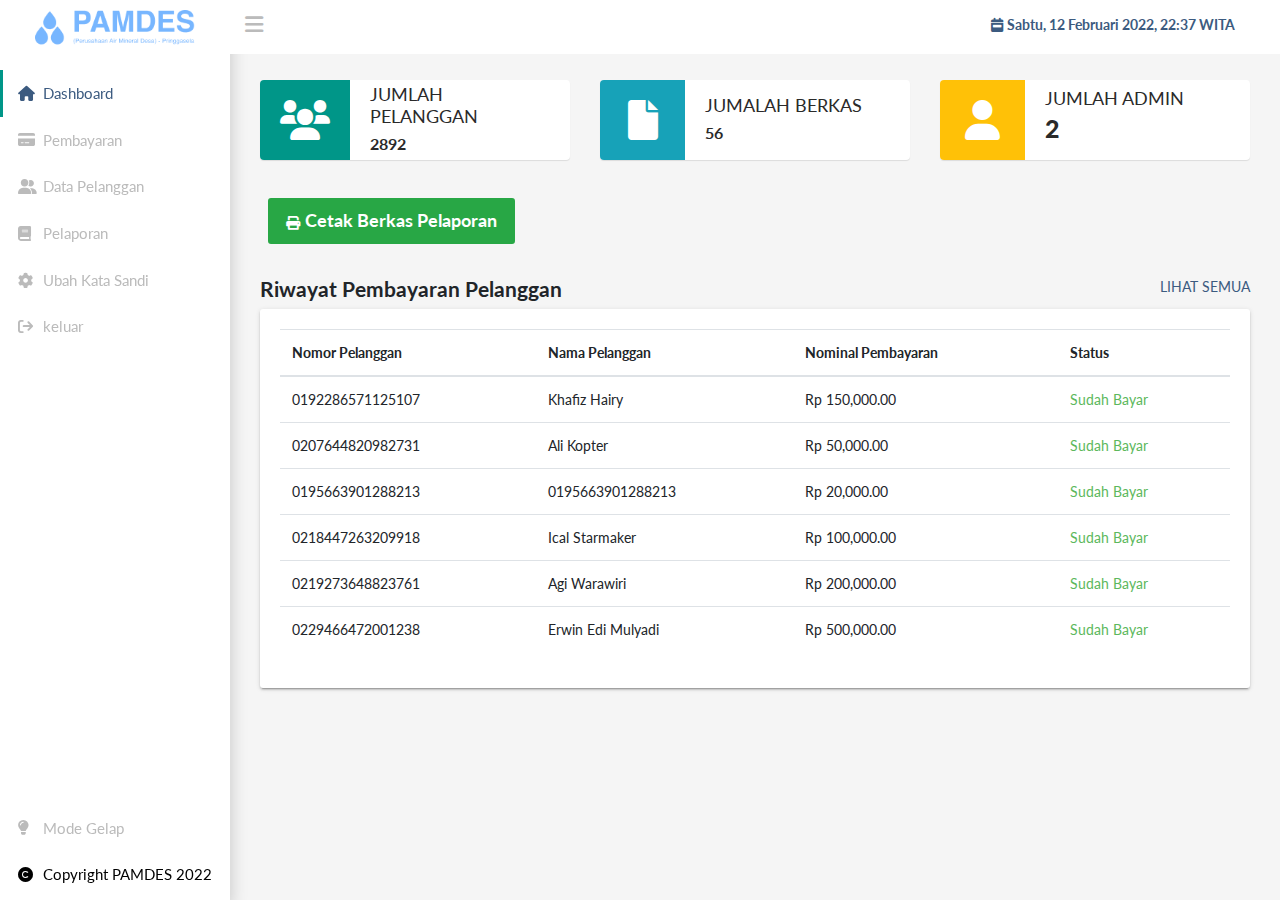
==== index.html @ 8cf68cd4 "tambah beberapa page & fixing dark mode" ====
<!DOCTYPE html>
<html lang="en">

<head>

  <title>Dashboard - Pamdes</title>
  <meta charset="utf-8">
  <meta http-equiv="X-UA-Compatible" content="IE=edge">
  <meta name="viewport" content="width=device-width, initial-scale=1">
  <!-- Main CSS-->
  <link rel="stylesheet" type="text/css" href="css/main.css">
  <!-- Font-icon css-->
  <link rel="stylesheet" type="text/css"
    href="https://cdnjs.cloudflare.com/ajax/libs/font-awesome/6.0.0/css/all.min.css">
</head>

<body class="app sidebar-mini">
  <!-- Navbar-->
  <header class="app-header">
    <a class="app-header__logo" href="index.html">
      <img class="mb-1 pb-1" src="images/Logo.png" width="80%" alt="">
    </a>
    <!-- Sidebar toggle button--><a class="app-sidebar__toggle" href="#" data-toggle="sidebar"
      aria-label="Hide Sidebar"></a>
    <!-- Navbar Right Menu-->
    <ul class="app-nav">
      <li><a class="app-nav__item" style="color: var(--point)" href="#" data-toggle="dropdown"
          aria-label="Open Profile Menu"><i class="fa-solid fa-calendar-week"></i>
          <b>Sabtu, 12
            Februari
            2022,
            22:37 WITA</b></a>
      </li>
    </ul>
  </header>
  <!-- Sidebar menu-->
  <div class="app-sidebar__overlay" data-toggle="sidebar"></div>
  <aside class="app-sidebar">
    <ul class="app-menu">
      <li>
        <a class="app-menu__item active" href="index.html"><i class="app-menu__icon fa-solid fa-house"></i><span
            class="app-menu__label">Dashboard</span></a>
      </li>
      <li>
        <a class="app-menu__item" href="Pembayaran.html"><i class=" app-menu__icon fa-solid fa-credit-card"></i><span
            class="app-menu__label">Pembayaran</span></a>
      </li>
      <li>
        <a class="app-menu__item" href="data-pelanggan.html"><i class="app-menu__icon fa-solid fa-user-group"></i><span
            class="app-menu__label">Data
            Pelanggan</span></a>
      </li>
      <li>
        <a class="app-menu__item " href="pelaporan.html"><i class="app-menu__icon fa-solid fa-book"></i><span
            class="app-menu__label">Pelaporan</span></a>
      </li>
      <li>
        <a class="app-menu__item " href="ubah-kata-sandi.html"><i class="app-menu__icon fa-solid fa-gear"></i><span
            class="app-menu__label">Ubah
            Kata Sandi</span></a>
      </li>
      <li>
        <a class="app-menu__item " href="#"><i class="app-menu__icon fa-solid fa-arrow-right-from-bracket"></i><span
            class="app-menu__label">keluar</span></a>
      </li>
    </ul>
    <ul class="app-menu marbo">
      <li>
        <a onclick="myFunction()" class="app-menu__item " href="#"><i
            class="app-menu__icon fa-solid fa-lightbulb "></i><span class="app-menu__label">Mode
            Gelap</span></a>
      </li>
      <li>
        <span class="app-menu__item" href="#"><i class="app-menu__icon fa-solid fa-copyright copyright"></i><span
            class="app-menu__label copyright">Copyright PAMDES
            2022</span></span>
      </li>
    </ul>
  </aside>
  <main class="app-content">
    <div class="row">
      <div class="col-md-6 col-lg-4">
        <div class="widget-small primary coloured-icon"><i class="icon fa-solid fa-users fa-3x"></i>
          <div class="info">
            <h4>Jumlah Pelanggan</h4>
            <p><b>2892</b></p>
          </div>
        </div>
      </div>
      <div class="col-md-6 col-lg-4">
        <div class="widget-small info coloured-icon"><i class="icon fa-solid fa-file fa-3x"></i></i>
          <div class="info">
            <h4>Jumalah Berkas</h4>
            <p><b>56</b></p>
          </div>
        </div>
      </div>
      <div class="col-md-6 col-lg-4">
        <div class="widget-small warning coloured-icon"><i class="icon fa-solid fa-user fa-3x"></i>
          <div class="info">
            <h4>Jumlah Admin</h4>
            <h3><b>2</b></h3>
          </div>
        </div>
      </div>
    </div>
    <div class="row mb-4">
      <div class="col">
        <!-- <a href="#" class="btn btn-info btn-lg m-2"><i class="fa fa-plus-circle" aria-hidden="true"></i>Tambah Data
          Pelanggan</a>
        <a href="#" class="btn btn-secondary btn-lg m-2"><i class="fa fa-plus-circle" aria-hidden="true"></i>Tambah
          Admin
          Pamdes</a> -->
        <a href="#" class="btn btn-success btn-lg m-2"><i class="fa fa-print" aria-hidden="true"></i>Cetak Berkas
          Pelaporan</a>
      </div>
    </div>
    <div class="row">
      <div class="col-lg-12">
        <div class="d-flex">
          <h4>Riwayat Pembayaran Pelanggan</h4>
          <a href="#" class="ml-auto tdes" style="color: var(--point)">LIHAT SEMUA</a>
        </div>
      </div>
      <div class="col-md-12">
        <div class="tile">
          <div class="table-responsive">
            <table class="table">
              <thead>
                <tr>
                  <th>Nomor Pelanggan</th>
                  <th>Nama Pelanggan</th>
                  <th>Nominal Pembayaran</th>
                  <th>Status</th>
                </tr>
              </thead>
              <tbody>
                <tr>
                  <td>0192286571125107</td>
                  <td>Khafiz Hairy</td>
                  <td>Rp 150,000.00</td>
                  <td class="green">Sudah Bayar</td>
                </tr>
                <tr>
                  <td>0207644820982731</td>
                  <td>Ali Kopter</td>
                  <td>Rp 50,000.00</td>
                  <td class="green">Sudah Bayar</td>
                </tr>
                <tr>
                  <td>0195663901288213</td>
                  <td>0195663901288213</td>
                  <td>Rp 20,000.00</td>
                  <td class="green">Sudah Bayar</td>
                </tr>
                <tr>
                  <td>0218447263209918</td>
                  <td>Ical Starmaker</td>
                  <td>Rp 100,000.00</td>
                  <td class="green">Sudah Bayar</td>
                </tr>
                <tr>
                  <td>0219273648823761</td>
                  <td>Agi Warawiri</td>
                  <td>Rp 200,000.00</td>
                  <td class="green">Sudah Bayar</td>
                </tr>
                <tr>
                  <td>0229466472001238</td>
                  <td>Erwin Edi Mulyadi</td>
                  <td>Rp 500,000.00</td>
                  <td class="green">Sudah Bayar</td>
                </tr>
              </tbody>
            </table>
          </div>
        </div>
      </div>
    </div>
  </main>
  <!-- Essential javascripts for application to work-->
  <script src="js/jquery-3.3.1.min.js"></script>
  <script src="js/popper.min.js"></script>
  <script src="js/bootstrap.min.js"></script>
  <script src="js/main.js"></script>
</body>

</html>
---- css/main.css ----
@charset "UTF-8";
/*!
 * Vali Admin
 * Author: Pratik Borsadiya
 * ================================*/
@import url(https://fonts.googleapis.com/css?family=Lato:300,400,400i,700);
@import url(https://fonts.googleapis.com/css?family=Niconne);

/*!
 * Bootstrap v4.3.1 (https://getbootstrap.com/)
 * Copyright 2011-2019 The Bootstrap Authors
 * Copyright 2011-2019 Twitter, Inc.
 * Licensed under MIT (https://github.com/twbs/bootstrap/blob/master/LICENSE)
 */
:root {

  --blue: #007bff;
  --indigo: #6610f2;
  --purple: #6f42c1;
  --pink: #e83e8c;
  --red: #dc3545;
  --orange: #fd7e14;
  --yellow: #ffc107;
  --green: #28a745;
  --teal: #20c997;
  --cyan: #17a2b8;
  --white: #FFF;
  --gray: #6c757d;
  --gray-dark: #343a40;
  --primary: #009688;
  --secondary: #6c757d;
  --success: #28a745;
  --info: #17a2b8;
  --warning: #ffc107;
  --danger: #dc3545;
  --light: #f8f9fa;
  --dark: #343a40;
  /* custom */
  --bar: #fff;
  --point: #3C5B80;
  --table-point: #000000;
  --copy: #000;
  /* end custom */
  --breakpoint-xs: 0;
  --breakpoint-sm: 576px;
  --breakpoint-md: 768px;
  --breakpoint-lg: 992px;
  --breakpoint-xl: 1200px;
  --font-family-sans-serif: "Lato", -apple-system, BlinkMacSystemFont, "Segoe UI", Roboto, "Helvetica Neue", Arial, sans-serif;
  --font-family-monospace: SFMono-Regular, Menlo, Monaco, Consolas, "Liberation Mono", "Courier New", monospace;
}

*,
*::before,
*::after {
  -webkit-box-sizing: border-box;
  box-sizing: border-box;
}

html {
  font-family: sans-serif;
  line-height: 1.15;
  -webkit-text-size-adjust: 100%;
  -webkit-tap-highlight-color: rgba(0, 0, 0, 0);
}

article,
aside,
figcaption,
figure,
footer,
header,
hgroup,
main,
nav,
section {
  display: block;
}

body {
  margin: 0;
  font-family: "Lato", -apple-system, BlinkMacSystemFont, "Segoe UI", Roboto, "Helvetica Neue", Arial, sans-serif;
  font-size: 0.875rem;
  font-weight: 400;
  line-height: 1.5;
  color: #212529;
  text-align: left;
  background-color: #f5f5f5;
}

.dark-mode {
  background-color: #444242;
  color: #FFFFFF;
  --bar: #141414;
  --point: #fff;
  --table-point: #000000;
  --copy: #fff;
}

.tb-point {
  color: var(--table-point);
}

.copyright {
  color: var(--copy);
}

.jarak {
  margin-left: 5px;
  margin-right: 5px;
}

[tabindex="-1"]:focus {
  outline: 0 !important;
}

hr {
  -webkit-box-sizing: content-box;
  box-sizing: content-box;
  height: 0;
  overflow: visible;
}

h1,
h2,
h3,
h4,
h5,
h6 {
  margin-top: 0;
  margin-bottom: 0.5rem;
}

p {
  margin-top: 0;
  margin-bottom: 1rem;
}

abbr[title],
abbr[data-original-title] {
  text-decoration: underline;
  -webkit-text-decoration: underline dotted;
  text-decoration: underline dotted;
  cursor: help;
  border-bottom: 0;
  -webkit-text-decoration-skip-ink: none;
  text-decoration-skip-ink: none;
}

address {
  margin-bottom: 1rem;
  font-style: normal;
  line-height: inherit;
}

ol,
ul,
dl {
  margin-top: 0;
  margin-bottom: 1rem;
}

ol ol,
ul ul,
ol ul,
ul ol {
  margin-bottom: 0;
}

dt {
  font-weight: 700;
}

dd {
  margin-bottom: .5rem;
  margin-left: 0;
}

blockquote {
  margin: 0 0 1rem;
}

b,
strong {
  font-weight: bolder;
}

small {
  font-size: 80%;
}

sub,
sup {
  position: relative;
  font-size: 75%;
  line-height: 0;
  vertical-align: baseline;
}

sub {
  bottom: -.25em;
}

sup {
  top: -.5em;
}

a {
  color: #009688;
  text-decoration: none;
  background-color: transparent;
}

a:hover {
  color: #004a43;
  text-decoration: underline;
}

a:not([href]):not([tabindex]) {
  color: inherit;
  text-decoration: none;
}

a:not([href]):not([tabindex]):hover,
a:not([href]):not([tabindex]):focus {
  color: inherit;
  text-decoration: none;
}

a:not([href]):not([tabindex]):focus {
  outline: 0;
}

pre,
code,
kbd,
samp {
  font-family: SFMono-Regular, Menlo, Monaco, Consolas, "Liberation Mono", "Courier New", monospace;
  font-size: 1em;
}

pre {
  margin-top: 0;
  margin-bottom: 1rem;
  overflow: auto;
}

figure {
  margin: 0 0 1rem;
}

img {
  vertical-align: middle;
  border-style: none;
}

svg {
  overflow: hidden;
  vertical-align: middle;
}

table {
  border-collapse: collapse;
}

caption {
  padding-top: 0.75rem;
  padding-bottom: 0.75rem;
  color: #6c757d;
  text-align: left;
  caption-side: bottom;
}

th {
  text-align: inherit;
}

label {
  display: inline-block;
  margin-bottom: 0.5rem;
}

button {
  border-radius: 0;
}

button:focus {
  outline: 1px dotted;
  outline: 5px auto -webkit-focus-ring-color;
}

input,
button,
select,
optgroup,
textarea {
  margin: 0;
  font-family: inherit;
  font-size: inherit;
  line-height: inherit;
}

button,
input {
  overflow: visible;
}

button,
select {
  text-transform: none;
}

select {
  word-wrap: normal;
}

button,
[type="button"],
[type="reset"],
[type="submit"] {
  -webkit-appearance: button;
}

button:not(:disabled),
[type="button"]:not(:disabled),
[type="reset"]:not(:disabled),
[type="submit"]:not(:disabled) {
  cursor: pointer;
}

button::-moz-focus-inner,
[type="button"]::-moz-focus-inner,
[type="reset"]::-moz-focus-inner,
[type="submit"]::-moz-focus-inner {
  padding: 0;
  border-style: none;
}

input[type="radio"],
input[type="checkbox"] {
  -webkit-box-sizing: border-box;
  box-sizing: border-box;
  padding: 0;
}

input[type="date"],
input[type="time"],
input[type="datetime-local"],
input[type="month"] {
  -webkit-appearance: listbox;
}

textarea {
  overflow: auto;
  resize: vertical;
}

fieldset {
  min-width: 0;
  padding: 0;
  margin: 0;
  border: 0;
}

legend {
  display: block;
  width: 100%;
  max-width: 100%;
  padding: 0;
  margin-bottom: .5rem;
  font-size: 1.5rem;
  line-height: inherit;
  color: inherit;
  white-space: normal;
}

progress {
  vertical-align: baseline;
}

[type="number"]::-webkit-inner-spin-button,
[type="number"]::-webkit-outer-spin-button {
  height: auto;
}

[type="search"] {
  outline-offset: -2px;
  -webkit-appearance: none;
}

[type="search"]::-webkit-search-decoration {
  -webkit-appearance: none;
}

::-webkit-file-upload-button {
  font: inherit;
  -webkit-appearance: button;
}

output {
  display: inline-block;
}

summary {
  display: list-item;
  cursor: pointer;
}

template {
  display: none;
}

[hidden] {
  display: none !important;
}

h1,
h2,
h3,
h4,
h5,
h6,
.h1,
.h2,
.h3,
.h4,
.h5,
.h6 {
  margin-bottom: 0.5rem;
  font-weight: bold;
  line-height: 1.2;
}

h1,
.h1 {
  font-size: 2.1875rem;
}

h2,
.h2 {
  font-size: 1.75rem;
}

h3,
.h3 {
  font-size: 1.53125rem;
}

h4,
.h4 {
  font-size: 1.3125rem;
}

h5,
.h5 {
  font-size: 1.09375rem;
}

h6,
.h6 {
  font-size: 0.875rem;
}

.lead {
  font-size: 1.09375rem;
  font-weight: 300;
}

.display-1 {
  font-size: 6rem;
  font-weight: 300;
  line-height: 1.2;
}

.display-2 {
  font-size: 5.5rem;
  font-weight: 300;
  line-height: 1.2;
}

.display-3 {
  font-size: 4.5rem;
  font-weight: 300;
  line-height: 1.2;
}

.display-4 {
  font-size: 3.5rem;
  font-weight: 300;
  line-height: 1.2;
}

hr {
  margin-top: 1rem;
  margin-bottom: 1rem;
  border: 0;
  border-top: 1px solid rgba(0, 0, 0, 0.1);
}

small,
.small {
  font-size: 80%;
  font-weight: 400;
}

mark,
.mark {
  padding: 0.2em;
  background-color: #fcf8e3;
}

.list-unstyled,
.app-nav,
.app-menu,
.treeview-menu {
  padding-left: 0;
  list-style: none;
}

.list-inline {
  padding-left: 0;
  list-style: none;
}

.list-inline-item {
  display: inline-block;
}

.list-inline-item:not(:last-child) {
  margin-right: 0.5rem;
}

.initialism {
  font-size: 90%;
  text-transform: uppercase;
}

.blockquote {
  margin-bottom: 1rem;
  font-size: 1.09375rem;
}

.blockquote-footer {
  display: block;
  font-size: 80%;
  color: #6c757d;
}

.blockquote-footer::before {
  content: "\2014\00A0";
}

.img-fluid {
  max-width: 100%;
  height: auto;
}

.img-thumbnail {
  padding: 0.25rem;
  background-color: #FFF;
  border: 1px solid #dee2e6;
  border-radius: 0.25rem;
  max-width: 100%;
  height: auto;
}

.figure {
  display: inline-block;
}

.figure-img {
  margin-bottom: 0.5rem;
  line-height: 1;
}

.figure-caption {
  font-size: 90%;
  color: #6c757d;
}

code {
  font-size: 87.5%;
  color: #e83e8c;
  word-break: break-word;
}

a>code {
  color: inherit;
}

kbd {
  padding: 0.2rem 0.4rem;
  font-size: 87.5%;
  color: #FFF;
  background-color: #212529;
  border-radius: 0.2rem;
}

kbd kbd {
  padding: 0;
  font-size: 100%;
  font-weight: 700;
}

pre {
  display: block;
  font-size: 87.5%;
  color: #212529;
}

pre code {
  font-size: inherit;
  color: inherit;
  word-break: normal;
}

.pre-scrollable {
  max-height: 340px;
  overflow-y: scroll;
}

.container {
  width: 100%;
  padding-right: 15px;
  padding-left: 15px;
  margin-right: auto;
  margin-left: auto;
}

@media (min-width: 576px) {
  .container {
    max-width: 540px;
  }
}

@media (min-width: 768px) {
  .container {
    max-width: 720px;
  }
}

@media (min-width: 992px) {
  .container {
    max-width: 960px;
  }
}

@media (min-width: 1200px) {
  .container {
    max-width: 1140px;
  }
}

.container-fluid {
  width: 100%;
  padding-right: 15px;
  padding-left: 15px;
  margin-right: auto;
  margin-left: auto;
}

.row {
  display: -webkit-box;
  display: -ms-flexbox;
  display: flex;
  -ms-flex-wrap: wrap;
  flex-wrap: wrap;
  margin-right: -15px;
  margin-left: -15px;
}

.no-gutters {
  margin-right: 0;
  margin-left: 0;
}

.no-gutters>.col,
.no-gutters>[class*="col-"] {
  padding-right: 0;
  padding-left: 0;
}

.col-1,
.col-2,
.col-3,
.col-4,
.col-5,
.col-6,
.col-7,
.col-8,
.col-9,
.col-10,
.col-11,
.col-12,
.col,
.col-auto,
.col-sm-1,
.col-sm-2,
.col-sm-3,
.col-sm-4,
.col-sm-5,
.col-sm-6,
.col-sm-7,
.col-sm-8,
.col-sm-9,
.col-sm-10,
.col-sm-11,
.col-sm-12,
.col-sm,
.col-sm-auto,
.col-md-1,
.col-md-2,
.col-md-3,
.col-md-4,
.col-md-5,
.col-md-6,
.col-md-7,
.col-md-8,
.col-md-9,
.col-md-10,
.col-md-11,
.col-md-12,
.col-md,
.col-md-auto,
.col-lg-1,
.col-lg-2,
.col-lg-3,
.col-lg-4,
.col-lg-5,
.col-lg-6,
.col-lg-7,
.col-lg-8,
.col-lg-9,
.col-lg-10,
.col-lg-11,
.col-lg-12,
.col-lg,
.col-lg-auto,
.col-xl-1,
.col-xl-2,
.col-xl-3,
.col-xl-4,
.col-xl-5,
.col-xl-6,
.col-xl-7,
.col-xl-8,
.col-xl-9,
.col-xl-10,
.col-xl-11,
.col-xl-12,
.col-xl,
.col-xl-auto {
  position: relative;
  width: 100%;
  padding-right: 15px;
  padding-left: 15px;
}

.col {
  -ms-flex-preferred-size: 0;
  flex-basis: 0;
  -webkit-box-flex: 1;
  -ms-flex-positive: 1;
  flex-grow: 1;
  max-width: 100%;
}

.col-auto {
  -webkit-box-flex: 0;
  -ms-flex: 0 0 auto;
  flex: 0 0 auto;
  width: auto;
  max-width: 100%;
}

.col-1 {
  -webkit-box-flex: 0;
  -ms-flex: 0 0 8.3333333333%;
  flex: 0 0 8.3333333333%;
  max-width: 8.3333333333%;
}

.col-2 {
  -webkit-box-flex: 0;
  -ms-flex: 0 0 16.6666666667%;
  flex: 0 0 16.6666666667%;
  max-width: 16.6666666667%;
}

.col-3 {
  -webkit-box-flex: 0;
  -ms-flex: 0 0 25%;
  flex: 0 0 25%;
  max-width: 25%;
}

.col-4 {
  -webkit-box-flex: 0;
  -ms-flex: 0 0 33.3333333333%;
  flex: 0 0 33.3333333333%;
  max-width: 33.3333333333%;
}

.col-5 {
  -webkit-box-flex: 0;
  -ms-flex: 0 0 41.6666666667%;
  flex: 0 0 41.6666666667%;
  max-width: 41.6666666667%;
}

.col-6 {
  -webkit-box-flex: 0;
  -ms-flex: 0 0 50%;
  flex: 0 0 50%;
  max-width: 50%;
}

.col-7 {
  -webkit-box-flex: 0;
  -ms-flex: 0 0 58.3333333333%;
  flex: 0 0 58.3333333333%;
  max-width: 58.3333333333%;
}

.col-8 {
  -webkit-box-flex: 0;
  -ms-flex: 0 0 66.6666666667%;
  flex: 0 0 66.6666666667%;
  max-width: 66.6666666667%;
}

.col-9 {
  -webkit-box-flex: 0;
  -ms-flex: 0 0 75%;
  flex: 0 0 75%;
  max-width: 75%;
}

.col-10 {
  -webkit-box-flex: 0;
  -ms-flex: 0 0 83.3333333333%;
  flex: 0 0 83.3333333333%;
  max-width: 83.3333333333%;
}

.col-11 {
  -webkit-box-flex: 0;
  -ms-flex: 0 0 91.6666666667%;
  flex: 0 0 91.6666666667%;
  max-width: 91.6666666667%;
}

.col-12 {
  -webkit-box-flex: 0;
  -ms-flex: 0 0 100%;
  flex: 0 0 100%;
  max-width: 100%;
}

.order-first {
  -webkit-box-ordinal-group: 0;
  -ms-flex-order: -1;
  order: -1;
}

.order-last {
  -webkit-box-ordinal-group: 14;
  -ms-flex-order: 13;
  order: 13;
}

.order-0 {
  -webkit-box-ordinal-group: 1;
  -ms-flex-order: 0;
  order: 0;
}

.order-1 {
  -webkit-box-ordinal-group: 2;
  -ms-flex-order: 1;
  order: 1;
}

.order-2 {
  -webkit-box-ordinal-group: 3;
  -ms-flex-order: 2;
  order: 2;
}

.order-3 {
  -webkit-box-ordinal-group: 4;
  -ms-flex-order: 3;
  order: 3;
}

.order-4 {
  -webkit-box-ordinal-group: 5;
  -ms-flex-order: 4;
  order: 4;
}

.order-5 {
  -webkit-box-ordinal-group: 6;
  -ms-flex-order: 5;
  order: 5;
}

.order-6 {
  -webkit-box-ordinal-group: 7;
  -ms-flex-order: 6;
  order: 6;
}

.order-7 {
  -webkit-box-ordinal-group: 8;
  -ms-flex-order: 7;
  order: 7;
}

.order-8 {
  -webkit-box-ordinal-group: 9;
  -ms-flex-order: 8;
  order: 8;
}

.order-9 {
  -webkit-box-ordinal-group: 10;
  -ms-flex-order: 9;
  order: 9;
}

.order-10 {
  -webkit-box-ordinal-group: 11;
  -ms-flex-order: 10;
  order: 10;
}

.order-11 {
  -webkit-box-ordinal-group: 12;
  -ms-flex-order: 11;
  order: 11;
}

.order-12 {
  -webkit-box-ordinal-group: 13;
  -ms-flex-order: 12;
  order: 12;
}

.offset-1 {
  margin-left: 8.3333333333%;
}

.offset-2 {
  margin-left: 16.6666666667%;
}

.offset-3 {
  margin-left: 25%;
}

.offset-4 {
  margin-left: 33.3333333333%;
}

.offset-5 {
  margin-left: 41.6666666667%;
}

.offset-6 {
  margin-left: 50%;
}

.offset-7 {
  margin-left: 58.3333333333%;
}

.offset-8 {
  margin-left: 66.6666666667%;
}

.offset-9 {
  margin-left: 75%;
}

.offset-10 {
  margin-left: 83.3333333333%;
}

.offset-11 {
  margin-left: 91.6666666667%;
}

@media (min-width: 576px) {
  .col-sm {
    -ms-flex-preferred-size: 0;
    flex-basis: 0;
    -webkit-box-flex: 1;
    -ms-flex-positive: 1;
    flex-grow: 1;
    max-width: 100%;
  }

  .col-sm-auto {
    -webkit-box-flex: 0;
    -ms-flex: 0 0 auto;
    flex: 0 0 auto;
    width: auto;
    max-width: 100%;
  }

  .col-sm-1 {
    -webkit-box-flex: 0;
    -ms-flex: 0 0 8.3333333333%;
    flex: 0 0 8.3333333333%;
    max-width: 8.3333333333%;
  }

  .col-sm-2 {
    -webkit-box-flex: 0;
    -ms-flex: 0 0 16.6666666667%;
    flex: 0 0 16.6666666667%;
    max-width: 16.6666666667%;
  }

  .col-sm-3 {
    -webkit-box-flex: 0;
    -ms-flex: 0 0 25%;
    flex: 0 0 25%;
    max-width: 25%;
  }

  .col-sm-4 {
    -webkit-box-flex: 0;
    -ms-flex: 0 0 33.3333333333%;
    flex: 0 0 33.3333333333%;
    max-width: 33.3333333333%;
  }

  .col-sm-5 {
    -webkit-box-flex: 0;
    -ms-flex: 0 0 41.6666666667%;
    flex: 0 0 41.6666666667%;
    max-width: 41.6666666667%;
  }

  .col-sm-6 {
    -webkit-box-flex: 0;
    -ms-flex: 0 0 50%;
    flex: 0 0 50%;
    max-width: 50%;
  }

  .col-sm-7 {
    -webkit-box-flex: 0;
    -ms-flex: 0 0 58.3333333333%;
    flex: 0 0 58.3333333333%;
    max-width: 58.3333333333%;
  }

  .col-sm-8 {
    -webkit-box-flex: 0;
    -ms-flex: 0 0 66.6666666667%;
    flex: 0 0 66.6666666667%;
    max-width: 66.6666666667%;
  }

  .col-sm-9 {
    -webkit-box-flex: 0;
    -ms-flex: 0 0 75%;
    flex: 0 0 75%;
    max-width: 75%;
  }

  .col-sm-10 {
    -webkit-box-flex: 0;
    -ms-flex: 0 0 83.3333333333%;
    flex: 0 0 83.3333333333%;
    max-width: 83.3333333333%;
  }

  .col-sm-11 {
    -webkit-box-flex: 0;
    -ms-flex: 0 0 91.6666666667%;
    flex: 0 0 91.6666666667%;
    max-width: 91.6666666667%;
  }

  .col-sm-12 {
    -webkit-box-flex: 0;
    -ms-flex: 0 0 100%;
    flex: 0 0 100%;
    max-width: 100%;
  }

  .order-sm-first {
    -webkit-box-ordinal-group: 0;
    -ms-flex-order: -1;
    order: -1;
  }

  .order-sm-last {
    -webkit-box-ordinal-group: 14;
    -ms-flex-order: 13;
    order: 13;
  }

  .order-sm-0 {
    -webkit-box-ordinal-group: 1;
    -ms-flex-order: 0;
    order: 0;
  }

  .order-sm-1 {
    -webkit-box-ordinal-group: 2;
    -ms-flex-order: 1;
    order: 1;
  }

  .order-sm-2 {
    -webkit-box-ordinal-group: 3;
    -ms-flex-order: 2;
    order: 2;
  }

  .order-sm-3 {
    -webkit-box-ordinal-group: 4;
    -ms-flex-order: 3;
    order: 3;
  }

  .order-sm-4 {
    -webkit-box-ordinal-group: 5;
    -ms-flex-order: 4;
    order: 4;
  }

  .order-sm-5 {
    -webkit-box-ordinal-group: 6;
    -ms-flex-order: 5;
    order: 5;
  }

  .order-sm-6 {
    -webkit-box-ordinal-group: 7;
    -ms-flex-order: 6;
    order: 6;
  }

  .order-sm-7 {
    -webkit-box-ordinal-group: 8;
    -ms-flex-order: 7;
    order: 7;
  }

  .order-sm-8 {
    -webkit-box-ordinal-group: 9;
    -ms-flex-order: 8;
    order: 8;
  }

  .order-sm-9 {
    -webkit-box-ordinal-group: 10;
    -ms-flex-order: 9;
    order: 9;
  }

  .order-sm-10 {
    -webkit-box-ordinal-group: 11;
    -ms-flex-order: 10;
    order: 10;
  }

  .order-sm-11 {
    -webkit-box-ordinal-group: 12;
    -ms-flex-order: 11;
    order: 11;
  }

  .order-sm-12 {
    -webkit-box-ordinal-group: 13;
    -ms-flex-order: 12;
    order: 12;
  }

  .offset-sm-0 {
    margin-left: 0;
  }

  .offset-sm-1 {
    margin-left: 8.3333333333%;
  }

  .offset-sm-2 {
    margin-left: 16.6666666667%;
  }

  .offset-sm-3 {
    margin-left: 25%;
  }

  .offset-sm-4 {
    margin-left: 33.3333333333%;
  }

  .offset-sm-5 {
    margin-left: 41.6666666667%;
  }

  .offset-sm-6 {
    margin-left: 50%;
  }

  .offset-sm-7 {
    margin-left: 58.3333333333%;
  }

  .offset-sm-8 {
    margin-left: 66.6666666667%;
  }

  .offset-sm-9 {
    margin-left: 75%;
  }

  .offset-sm-10 {
    margin-left: 83.3333333333%;
  }

  .offset-sm-11 {
    margin-left: 91.6666666667%;
  }
}

@media (min-width: 768px) {
  .col-md {
    -ms-flex-preferred-size: 0;
    flex-basis: 0;
    -webkit-box-flex: 1;
    -ms-flex-positive: 1;
    flex-grow: 1;
    max-width: 100%;
  }

  .col-md-auto {
    -webkit-box-flex: 0;
    -ms-flex: 0 0 auto;
    flex: 0 0 auto;
    width: auto;
    max-width: 100%;
  }

  .col-md-1 {
    -webkit-box-flex: 0;
    -ms-flex: 0 0 8.3333333333%;
    flex: 0 0 8.3333333333%;
    max-width: 8.3333333333%;
  }

  .col-md-2 {
    -webkit-box-flex: 0;
    -ms-flex: 0 0 16.6666666667%;
    flex: 0 0 16.6666666667%;
    max-width: 16.6666666667%;
  }

  .col-md-3 {
    -webkit-box-flex: 0;
    -ms-flex: 0 0 25%;
    flex: 0 0 25%;
    max-width: 25%;
  }

  .col-md-4 {
    -webkit-box-flex: 0;
    -ms-flex: 0 0 33.3333333333%;
    flex: 0 0 33.3333333333%;
    max-width: 33.3333333333%;
  }

  .col-md-5 {
    -webkit-box-flex: 0;
    -ms-flex: 0 0 41.6666666667%;
    flex: 0 0 41.6666666667%;
    max-width: 41.6666666667%;
  }

  .col-md-6 {
    -webkit-box-flex: 0;
    -ms-flex: 0 0 50%;
    flex: 0 0 50%;
    max-width: 50%;
  }

  .col-md-7 {
    -webkit-box-flex: 0;
    -ms-flex: 0 0 58.3333333333%;
    flex: 0 0 58.3333333333%;
    max-width: 58.3333333333%;
  }

  .col-md-8 {
    -webkit-box-flex: 0;
    -ms-flex: 0 0 66.6666666667%;
    flex: 0 0 66.6666666667%;
    max-width: 66.6666666667%;
  }

  .col-md-9 {
    -webkit-box-flex: 0;
    -ms-flex: 0 0 75%;
    flex: 0 0 75%;
    max-width: 75%;
  }

  .col-md-10 {
    -webkit-box-flex: 0;
    -ms-flex: 0 0 83.3333333333%;
    flex: 0 0 83.3333333333%;
    max-width: 83.3333333333%;
  }

  .col-md-11 {
    -webkit-box-flex: 0;
    -ms-flex: 0 0 91.6666666667%;
    flex: 0 0 91.6666666667%;
    max-width: 91.6666666667%;
  }

  .col-md-12 {
    -webkit-box-flex: 0;
    -ms-flex: 0 0 100%;
    flex: 0 0 100%;
    max-width: 100%;
  }

  .order-md-first {
    -webkit-box-ordinal-group: 0;
    -ms-flex-order: -1;
    order: -1;
  }

  .order-md-last {
    -webkit-box-ordinal-group: 14;
    -ms-flex-order: 13;
    order: 13;
  }

  .order-md-0 {
    -webkit-box-ordinal-group: 1;
    -ms-flex-order: 0;
    order: 0;
  }

  .order-md-1 {
    -webkit-box-ordinal-group: 2;
    -ms-flex-order: 1;
    order: 1;
  }

  .order-md-2 {
    -webkit-box-ordinal-group: 3;
    -ms-flex-order: 2;
    order: 2;
  }

  .order-md-3 {
    -webkit-box-ordinal-group: 4;
    -ms-flex-order: 3;
    order: 3;
  }

  .order-md-4 {
    -webkit-box-ordinal-group: 5;
    -ms-flex-order: 4;
    order: 4;
  }

  .order-md-5 {
    -webkit-box-ordinal-group: 6;
    -ms-flex-order: 5;
    order: 5;
  }

  .order-md-6 {
    -webkit-box-ordinal-group: 7;
    -ms-flex-order: 6;
    order: 6;
  }

  .order-md-7 {
    -webkit-box-ordinal-group: 8;
    -ms-flex-order: 7;
    order: 7;
  }

  .order-md-8 {
    -webkit-box-ordinal-group: 9;
    -ms-flex-order: 8;
    order: 8;
  }

  .order-md-9 {
    -webkit-box-ordinal-group: 10;
    -ms-flex-order: 9;
    order: 9;
  }

  .order-md-10 {
    -webkit-box-ordinal-group: 11;
    -ms-flex-order: 10;
    order: 10;
  }

  .order-md-11 {
    -webkit-box-ordinal-group: 12;
    -ms-flex-order: 11;
    order: 11;
  }

  .order-md-12 {
    -webkit-box-ordinal-group: 13;
    -ms-flex-order: 12;
    order: 12;
  }

  .offset-md-0 {
    margin-left: 0;
  }

  .offset-md-1 {
    margin-left: 8.3333333333%;
  }

  .offset-md-2 {
    margin-left: 16.6666666667%;
  }

  .offset-md-3 {
    margin-left: 25%;
  }

  .offset-md-4 {
    margin-left: 33.3333333333%;
  }

  .offset-md-5 {
    margin-left: 41.6666666667%;
  }

  .offset-md-6 {
    margin-left: 50%;
  }

  .offset-md-7 {
    margin-left: 58.3333333333%;
  }

  .offset-md-8 {
    margin-left: 66.6666666667%;
  }

  .offset-md-9 {
    margin-left: 75%;
  }

  .offset-md-10 {
    margin-left: 83.3333333333%;
  }

  .offset-md-11 {
    margin-left: 91.6666666667%;
  }
}

@media (min-width: 992px) {
  .col-lg {
    -ms-flex-preferred-size: 0;
    flex-basis: 0;
    -webkit-box-flex: 1;
    -ms-flex-positive: 1;
    flex-grow: 1;
    max-width: 100%;
  }

  .col-lg-auto {
    -webkit-box-flex: 0;
    -ms-flex: 0 0 auto;
    flex: 0 0 auto;
    width: auto;
    max-width: 100%;
  }

  .col-lg-1 {
    -webkit-box-flex: 0;
    -ms-flex: 0 0 8.3333333333%;
    flex: 0 0 8.3333333333%;
    max-width: 8.3333333333%;
  }

  .col-lg-2 {
    -webkit-box-flex: 0;
    -ms-flex: 0 0 16.6666666667%;
    flex: 0 0 16.6666666667%;
    max-width: 16.6666666667%;
  }

  .col-lg-3 {
    -webkit-box-flex: 0;
    -ms-flex: 0 0 25%;
    flex: 0 0 25%;
    max-width: 25%;
  }

  .col-lg-4 {
    -webkit-box-flex: 0;
    -ms-flex: 0 0 33.3333333333%;
    flex: 0 0 33.3333333333%;
    max-width: 33.3333333333%;
  }

  .col-lg-5 {
    -webkit-box-flex: 0;
    -ms-flex: 0 0 41.6666666667%;
    flex: 0 0 41.6666666667%;
    max-width: 41.6666666667%;
  }

  .col-lg-6 {
    -webkit-box-flex: 0;
    -ms-flex: 0 0 50%;
    flex: 0 0 50%;
    max-width: 50%;
  }

  .col-lg-7 {
    -webkit-box-flex: 0;
    -ms-flex: 0 0 58.3333333333%;
    flex: 0 0 58.3333333333%;
    max-width: 58.3333333333%;
  }

  .col-lg-8 {
    -webkit-box-flex: 0;
    -ms-flex: 0 0 66.6666666667%;
    flex: 0 0 66.6666666667%;
    max-width: 66.6666666667%;
  }

  .col-lg-9 {
    -webkit-box-flex: 0;
    -ms-flex: 0 0 75%;
    flex: 0 0 75%;
    max-width: 75%;
  }

  .col-lg-10 {
    -webkit-box-flex: 0;
    -ms-flex: 0 0 83.3333333333%;
    flex: 0 0 83.3333333333%;
    max-width: 83.3333333333%;
  }

  .col-lg-11 {
    -webkit-box-flex: 0;
    -ms-flex: 0 0 91.6666666667%;
    flex: 0 0 91.6666666667%;
    max-width: 91.6666666667%;
  }

  .col-lg-12 {
    -webkit-box-flex: 0;
    -ms-flex: 0 0 100%;
    flex: 0 0 100%;
    max-width: 100%;
  }

  .order-lg-first {
    -webkit-box-ordinal-group: 0;
    -ms-flex-order: -1;
    order: -1;
  }

  .order-lg-last {
    -webkit-box-ordinal-group: 14;
    -ms-flex-order: 13;
    order: 13;
  }

  .order-lg-0 {
    -webkit-box-ordinal-group: 1;
    -ms-flex-order: 0;
    order: 0;
  }

  .order-lg-1 {
    -webkit-box-ordinal-group: 2;
    -ms-flex-order: 1;
    order: 1;
  }

  .order-lg-2 {
    -webkit-box-ordinal-group: 3;
    -ms-flex-order: 2;
    order: 2;
  }

  .order-lg-3 {
    -webkit-box-ordinal-group: 4;
    -ms-flex-order: 3;
    order: 3;
  }

  .order-lg-4 {
    -webkit-box-ordinal-group: 5;
    -ms-flex-order: 4;
    order: 4;
  }

  .order-lg-5 {
    -webkit-box-ordinal-group: 6;
    -ms-flex-order: 5;
    order: 5;
  }

  .order-lg-6 {
    -webkit-box-ordinal-group: 7;
    -ms-flex-order: 6;
    order: 6;
  }

  .order-lg-7 {
    -webkit-box-ordinal-group: 8;
    -ms-flex-order: 7;
    order: 7;
  }

  .order-lg-8 {
    -webkit-box-ordinal-group: 9;
    -ms-flex-order: 8;
    order: 8;
  }

  .order-lg-9 {
    -webkit-box-ordinal-group: 10;
    -ms-flex-order: 9;
    order: 9;
  }

  .order-lg-10 {
    -webkit-box-ordinal-group: 11;
    -ms-flex-order: 10;
    order: 10;
  }

  .order-lg-11 {
    -webkit-box-ordinal-group: 12;
    -ms-flex-order: 11;
    order: 11;
  }

  .order-lg-12 {
    -webkit-box-ordinal-group: 13;
    -ms-flex-order: 12;
    order: 12;
  }

  .offset-lg-0 {
    margin-left: 0;
  }

  .offset-lg-1 {
    margin-left: 8.3333333333%;
  }

  .offset-lg-2 {
    margin-left: 16.6666666667%;
  }

  .offset-lg-3 {
    margin-left: 25%;
  }

  .offset-lg-4 {
    margin-left: 33.3333333333%;
  }

  .offset-lg-5 {
    margin-left: 41.6666666667%;
  }

  .offset-lg-6 {
    margin-left: 50%;
  }

  .offset-lg-7 {
    margin-left: 58.3333333333%;
  }

  .offset-lg-8 {
    margin-left: 66.6666666667%;
  }

  .offset-lg-9 {
    margin-left: 75%;
  }

  .offset-lg-10 {
    margin-left: 83.3333333333%;
  }

  .offset-lg-11 {
    margin-left: 91.6666666667%;
  }
}

@media (min-width: 1200px) {
  .col-xl {
    -ms-flex-preferred-size: 0;
    flex-basis: 0;
    -webkit-box-flex: 1;
    -ms-flex-positive: 1;
    flex-grow: 1;
    max-width: 100%;
  }

  .col-xl-auto {
    -webkit-box-flex: 0;
    -ms-flex: 0 0 auto;
    flex: 0 0 auto;
    width: auto;
    max-width: 100%;
  }

  .col-xl-1 {
    -webkit-box-flex: 0;
    -ms-flex: 0 0 8.3333333333%;
    flex: 0 0 8.3333333333%;
    max-width: 8.3333333333%;
  }

  .col-xl-2 {
    -webkit-box-flex: 0;
    -ms-flex: 0 0 16.6666666667%;
    flex: 0 0 16.6666666667%;
    max-width: 16.6666666667%;
  }

  .col-xl-3 {
    -webkit-box-flex: 0;
    -ms-flex: 0 0 25%;
    flex: 0 0 25%;
    max-width: 25%;
  }

  .col-xl-4 {
    -webkit-box-flex: 0;
    -ms-flex: 0 0 33.3333333333%;
    flex: 0 0 33.3333333333%;
    max-width: 33.3333333333%;
  }

  .col-xl-5 {
    -webkit-box-flex: 0;
    -ms-flex: 0 0 41.6666666667%;
    flex: 0 0 41.6666666667%;
    max-width: 41.6666666667%;
  }

  .col-xl-6 {
    -webkit-box-flex: 0;
    -ms-flex: 0 0 50%;
    flex: 0 0 50%;
    max-width: 50%;
  }

  .col-xl-7 {
    -webkit-box-flex: 0;
    -ms-flex: 0 0 58.3333333333%;
    flex: 0 0 58.3333333333%;
    max-width: 58.3333333333%;
  }

  .col-xl-8 {
    -webkit-box-flex: 0;
    -ms-flex: 0 0 66.6666666667%;
    flex: 0 0 66.6666666667%;
    max-width: 66.6666666667%;
  }

  .col-xl-9 {
    -webkit-box-flex: 0;
    -ms-flex: 0 0 75%;
    flex: 0 0 75%;
    max-width: 75%;
  }

  .col-xl-10 {
    -webkit-box-flex: 0;
    -ms-flex: 0 0 83.3333333333%;
    flex: 0 0 83.3333333333%;
    max-width: 83.3333333333%;
  }

  .col-xl-11 {
    -webkit-box-flex: 0;
    -ms-flex: 0 0 91.6666666667%;
    flex: 0 0 91.6666666667%;
    max-width: 91.6666666667%;
  }

  .col-xl-12 {
    -webkit-box-flex: 0;
    -ms-flex: 0 0 100%;
    flex: 0 0 100%;
    max-width: 100%;
  }

  .order-xl-first {
    -webkit-box-ordinal-group: 0;
    -ms-flex-order: -1;
    order: -1;
  }

  .order-xl-last {
    -webkit-box-ordinal-group: 14;
    -ms-flex-order: 13;
    order: 13;
  }

  .order-xl-0 {
    -webkit-box-ordinal-group: 1;
    -ms-flex-order: 0;
    order: 0;
  }

  .order-xl-1 {
    -webkit-box-ordinal-group: 2;
    -ms-flex-order: 1;
    order: 1;
  }

  .order-xl-2 {
    -webkit-box-ordinal-group: 3;
    -ms-flex-order: 2;
    order: 2;
  }

  .order-xl-3 {
    -webkit-box-ordinal-group: 4;
    -ms-flex-order: 3;
    order: 3;
  }

  .order-xl-4 {
    -webkit-box-ordinal-group: 5;
    -ms-flex-order: 4;
    order: 4;
  }

  .order-xl-5 {
    -webkit-box-ordinal-group: 6;
    -ms-flex-order: 5;
    order: 5;
  }

  .order-xl-6 {
    -webkit-box-ordinal-group: 7;
    -ms-flex-order: 6;
    order: 6;
  }

  .order-xl-7 {
    -webkit-box-ordinal-group: 8;
    -ms-flex-order: 7;
    order: 7;
  }

  .order-xl-8 {
    -webkit-box-ordinal-group: 9;
    -ms-flex-order: 8;
    order: 8;
  }

  .order-xl-9 {
    -webkit-box-ordinal-group: 10;
    -ms-flex-order: 9;
    order: 9;
  }

  .order-xl-10 {
    -webkit-box-ordinal-group: 11;
    -ms-flex-order: 10;
    order: 10;
  }

  .order-xl-11 {
    -webkit-box-ordinal-group: 12;
    -ms-flex-order: 11;
    order: 11;
  }

  .order-xl-12 {
    -webkit-box-ordinal-group: 13;
    -ms-flex-order: 12;
    order: 12;
  }

  .offset-xl-0 {
    margin-left: 0;
  }

  .offset-xl-1 {
    margin-left: 8.3333333333%;
  }

  .offset-xl-2 {
    margin-left: 16.6666666667%;
  }

  .offset-xl-3 {
    margin-left: 25%;
  }

  .offset-xl-4 {
    margin-left: 33.3333333333%;
  }

  .offset-xl-5 {
    margin-left: 41.6666666667%;
  }

  .offset-xl-6 {
    margin-left: 50%;
  }

  .offset-xl-7 {
    margin-left: 58.3333333333%;
  }

  .offset-xl-8 {
    margin-left: 66.6666666667%;
  }

  .offset-xl-9 {
    margin-left: 75%;
  }

  .offset-xl-10 {
    margin-left: 83.3333333333%;
  }

  .offset-xl-11 {
    margin-left: 91.6666666667%;
  }
}

.table {
  width: 100%;
  margin-bottom: 1rem;
  color: #212529;
}

.table th,
.table td {
  padding: 0.75rem;
  vertical-align: top;
  border-top: 1px solid #dee2e6;
}

.table thead th {
  vertical-align: bottom;
  border-bottom: 2px solid #dee2e6;
}

.table tbody+tbody {
  border-top: 2px solid #dee2e6;
}

.table-sm th,
.table-sm td {
  padding: 0.3rem;
}

.table-bordered {
  border: 1px solid #dee2e6;
}

.table-bordered th,
.table-bordered td {
  border: 1px solid #dee2e6;
}

.table-bordered thead th,
.table-bordered thead td {
  border-bottom-width: 2px;
}

.table-borderless th,
.table-borderless td,
.table-borderless thead th,
.table-borderless tbody+tbody {
  border: 0;
}

.table-striped tbody tr:nth-of-type(odd) {
  background-color: rgba(0, 0, 0, 0.05);
}

.table-hover tbody tr:hover {
  color: #212529;
  background-color: rgba(0, 0, 0, 0.075);
}

.table-primary,
.table-primary>th,
.table-primary>td {
  background-color: #b8e2de;
}

.table-primary th,
.table-primary td,
.table-primary thead th,
.table-primary tbody+tbody {
  border-color: #7ac8c1;
}

.table-hover .table-primary:hover {
  background-color: #a6dbd6;
}

.table-hover .table-primary:hover>td,
.table-hover .table-primary:hover>th {
  background-color: #a6dbd6;
}

.table-secondary,
.table-secondary>th,
.table-secondary>td {
  background-color: #d6d8db;
}

.table-secondary th,
.table-secondary td,
.table-secondary thead th,
.table-secondary tbody+tbody {
  border-color: #b3b7bb;
}

.table-hover .table-secondary:hover {
  background-color: #c8cbcf;
}

.table-hover .table-secondary:hover>td,
.table-hover .table-secondary:hover>th {
  background-color: #c8cbcf;
}

.table-success,
.table-success>th,
.table-success>td {
  background-color: #c3e6cb;
}

.table-success th,
.table-success td,
.table-success thead th,
.table-success tbody+tbody {
  border-color: #8fd19e;
}

.table-hover .table-success:hover {
  background-color: #b1dfbb;
}

.table-hover .table-success:hover>td,
.table-hover .table-success:hover>th {
  background-color: #b1dfbb;
}

.table-info,
.table-info>th,
.table-info>td {
  background-color: #bee5eb;
}

.table-info th,
.table-info td,
.table-info thead th,
.table-info tbody+tbody {
  border-color: #86cfda;
}

.table-hover .table-info:hover {
  background-color: #abdde5;
}

.table-hover .table-info:hover>td,
.table-hover .table-info:hover>th {
  background-color: #abdde5;
}

.table-warning,
.table-warning>th,
.table-warning>td {
  background-color: #ffeeba;
}

.table-warning th,
.table-warning td,
.table-warning thead th,
.table-warning tbody+tbody {
  border-color: #ffdf7e;
}

.table-hover .table-warning:hover {
  background-color: #ffe8a1;
}

.table-hover .table-warning:hover>td,
.table-hover .table-warning:hover>th {
  background-color: #ffe8a1;
}

.table-danger,
.table-danger>th,
.table-danger>td {
  background-color: #f5c6cb;
}

.table-danger th,
.table-danger td,
.table-danger thead th,
.table-danger tbody+tbody {
  border-color: #ed969e;
}

.table-hover .table-danger:hover {
  background-color: #f1b0b7;
}

.table-hover .table-danger:hover>td,
.table-hover .table-danger:hover>th {
  background-color: #f1b0b7;
}

.table-light,
.table-light>th,
.table-light>td {
  background-color: #fdfdfe;
}

.table-light th,
.table-light td,
.table-light thead th,
.table-light tbody+tbody {
  border-color: #fbfcfc;
}

.table-hover .table-light:hover {
  background-color: #ececf6;
}

.table-hover .table-light:hover>td,
.table-hover .table-light:hover>th {
  background-color: #ececf6;
}

.table-dark,
.table-dark>th,
.table-dark>td {
  background-color: #c6c8ca;
}

.table-dark th,
.table-dark td,
.table-dark thead th,
.table-dark tbody+tbody {
  border-color: #95999c;
}

.table-hover .table-dark:hover {
  background-color: #b9bbbe;
}

.table-hover .table-dark:hover>td,
.table-hover .table-dark:hover>th {
  background-color: #b9bbbe;
}

.table-active,
.table-active>th,
.table-active>td {
  background-color: rgba(0, 0, 0, 0.075);
}

.table-hover .table-active:hover {
  background-color: rgba(0, 0, 0, 0.075);
}

.table-hover .table-active:hover>td,
.table-hover .table-active:hover>th {
  background-color: rgba(0, 0, 0, 0.075);
}

.table .thead-dark th {
  color: #FFF;
  background-color: #343a40;
  border-color: #454d55;
}

.table .thead-light th {
  color: #495057;
  background-color: #e9ecef;
  border-color: #dee2e6;
}

.table-dark {
  color: #FFF;
  background-color: #343a40;
}

.table-dark th,
.table-dark td,
.table-dark thead th {
  border-color: #454d55;
}

.table-dark.table-bordered {
  border: 0;
}

.table-dark.table-striped tbody tr:nth-of-type(odd) {
  background-color: rgba(255, 255, 255, 0.05);
}

.table-dark.table-hover tbody tr:hover {
  color: #FFF;
  background-color: rgba(255, 255, 255, 0.075);
}

@media (max-width: 575.98px) {
  .table-responsive-sm {
    display: block;
    width: 100%;
    overflow-x: auto;
    -webkit-overflow-scrolling: touch;
  }

  .table-responsive-sm>.table-bordered {
    border: 0;
  }
}

@media (max-width: 767.98px) {
  .table-responsive-md {
    display: block;
    width: 100%;
    overflow-x: auto;
    -webkit-overflow-scrolling: touch;
  }

  .table-responsive-md>.table-bordered {
    border: 0;
  }
}

@media (max-width: 991.98px) {
  .table-responsive-lg {
    display: block;
    width: 100%;
    overflow-x: auto;
    -webkit-overflow-scrolling: touch;
  }

  .table-responsive-lg>.table-bordered {
    border: 0;
  }
}

@media (max-width: 1199.98px) {
  .table-responsive-xl {
    display: block;
    width: 100%;
    overflow-x: auto;
    -webkit-overflow-scrolling: touch;
  }

  .table-responsive-xl>.table-bordered {
    border: 0;
  }
}

.table-responsive {
  display: block;
  width: 100%;
  overflow-x: auto;
  -webkit-overflow-scrolling: touch;
}

.table-responsive>.table-bordered {
  border: 0;
}

.form-control {
  display: block;
  width: 100%;
  height: calc(1.5em + 0.75rem + 4px);
  padding: 0.375rem 0.75rem;
  font-size: 0.875rem;
  font-weight: 400;
  line-height: 1.5;
  color: #BBBBBB;
  background-color: #EAEAEA;
  background-clip: padding-box;
  border: 2px solid #ced4da;
  border-radius: 4px;
  -webkit-transition: border-color 0.15s ease-in-out, -webkit-box-shadow 0.15s ease-in-out;
  transition: border-color 0.15s ease-in-out, -webkit-box-shadow 0.15s ease-in-out;
  -o-transition: border-color 0.15s ease-in-out, box-shadow 0.15s ease-in-out;
  transition: border-color 0.15s ease-in-out, box-shadow 0.15s ease-in-out;
  transition: border-color 0.15s ease-in-out, box-shadow 0.15s ease-in-out, -webkit-box-shadow 0.15s ease-in-out;
}

@media (prefers-reduced-motion: reduce) {
  .form-control {
    -webkit-transition: none;
    -o-transition: none;
    transition: none;
  }
}

.form-control::-ms-expand {
  background-color: transparent;
  border: 0;
}

.form-control:focus {
  color: #495057;
  background-color: #FFF;
  border-color: #009688;
  outline: 0;
  -webkit-box-shadow: none;
  box-shadow: none;
}

.form-control::-webkit-input-placeholder {
  color: #6c757d;
  opacity: 1;
}

.form-control::-moz-placeholder {
  color: #6c757d;
  opacity: 1;
}

.form-control:-ms-input-placeholder {
  color: #6c757d;
  opacity: 1;
}

.form-control::-ms-input-placeholder {
  color: #6c757d;
  opacity: 1;
}

.form-control::placeholder {
  color: #6c757d;
  opacity: 1;
}

.form-control:disabled,
.form-control[readonly] {
  background-color: #e9ecef;
  opacity: 1;
}

select.form-control:focus::-ms-value {
  color: #495057;
  background-color: #FFF;
}

.form-control-file,
.form-control-range {
  display: block;
  width: 100%;
}

.col-form-label {
  padding-top: calc(0.375rem + 2px);
  padding-bottom: calc(0.375rem + 2px);
  margin-bottom: 0;
  font-size: inherit;
  line-height: 1.5;
}

.col-form-label-lg {
  padding-top: calc(0.5rem + 2px);
  padding-bottom: calc(0.5rem + 2px);
  font-size: 1.09375rem;
  line-height: 1.5;
}

.col-form-label-sm {
  padding-top: calc(0.25rem + 2px);
  padding-bottom: calc(0.25rem + 2px);
  font-size: 0.765625rem;
  line-height: 1.5;
}

.form-control-plaintext {
  display: block;
  width: 100%;
  padding-top: 0.375rem;
  padding-bottom: 0.375rem;
  margin-bottom: 0;
  line-height: 1.5;
  color: #212529;
  background-color: transparent;
  border: solid transparent;
  border-width: 2px 0;
}

.form-control-plaintext.form-control-sm,
.form-control-plaintext.form-control-lg {
  padding-right: 0;
  padding-left: 0;
}

.form-control-sm {
  height: calc(1.5em + 0.5rem + 4px);
  padding: 0.25rem 0.5rem;
  font-size: 0.765625rem;
  line-height: 1.5;
  border-radius: 4px;
}

.form-control-lg {
  height: calc(1.5em + 1rem + 4px);
  padding: 0.5rem 1rem;
  font-size: 1.09375rem;
  line-height: 1.5;
  border-radius: 4px;
}

select.form-control[size],
select.form-control[multiple] {
  height: auto;
}

textarea.form-control {
  height: auto;
}

.form-group {
  margin-bottom: 1rem;
}

.form-text {
  display: block;
  margin-top: 0.25rem;
}

.form-row {
  display: -webkit-box;
  display: -ms-flexbox;
  display: flex;
  -ms-flex-wrap: wrap;
  flex-wrap: wrap;
  margin-right: -5px;
  margin-left: -5px;
}

.form-row>.col,
.form-row>[class*="col-"] {
  padding-right: 5px;
  padding-left: 5px;
}

.form-check {
  position: relative;
  display: block;
  padding-left: 1.25rem;
}

.form-check-input {
  position: absolute;
  margin-top: 0.3rem;
  margin-left: -1.25rem;
}

.form-check-input:disabled~.form-check-label {
  color: #6c757d;
}

.form-check-label {
  margin-bottom: 0;
}

.form-check-inline {
  display: -webkit-inline-box;
  display: -ms-inline-flexbox;
  display: inline-flex;
  -webkit-box-align: center;
  -ms-flex-align: center;
  align-items: center;
  padding-left: 0;
  margin-right: 0.75rem;
}

.form-check-inline .form-check-input {
  position: static;
  margin-top: 0;
  margin-right: 0.3125rem;
  margin-left: 0;
}

.valid-feedback {
  display: none;
  width: 100%;
  margin-top: 0.25rem;
  font-size: 80%;
  color: #28a745;
}

.valid-tooltip {
  position: absolute;
  top: 100%;
  z-index: 5;
  display: none;
  max-width: 100%;
  padding: 0.25rem 0.5rem;
  margin-top: .1rem;
  font-size: 0.765625rem;
  line-height: 1.5;
  color: #FFF;
  background-color: rgba(40, 167, 69, 0.9);
  border-radius: 0.25rem;
}

.was-validated .form-control:valid,
.form-control.is-valid {
  border-color: #28a745;
  padding-right: calc(1.5em + 0.75rem);
  background-image: url("data:image/svg+xml,%3csvg xmlns='http://www.w3.org/2000/svg' viewBox='0 0 8 8'%3e%3cpath fill='%2328a745' d='M2.3 6.73L.6 4.53c-.4-1.04.46-1.4 1.1-.8l1.1 1.4 3.4-3.8c.6-.63 1.6-.27 1.2.7l-4 4.6c-.43.5-.8.4-1.1.1z'/%3e%3c/svg%3e");
  background-repeat: no-repeat;
  background-position: center right calc(0.375em + 0.1875rem);
  background-size: calc(0.75em + 0.375rem) calc(0.75em + 0.375rem);
}

.was-validated .form-control:valid:focus,
.form-control.is-valid:focus {
  border-color: #28a745;
  -webkit-box-shadow: 0 0 0 0 rgba(40, 167, 69, 0.25);
  box-shadow: 0 0 0 0 rgba(40, 167, 69, 0.25);
}

.was-validated .form-control:valid~.valid-feedback,
.was-validated .form-control:valid~.valid-tooltip,
.form-control.is-valid~.valid-feedback,
.form-control.is-valid~.valid-tooltip {
  display: block;
}

.was-validated textarea.form-control:valid,
textarea.form-control.is-valid {
  padding-right: calc(1.5em + 0.75rem);
  background-position: top calc(0.375em + 0.1875rem) right calc(0.375em + 0.1875rem);
}

.was-validated .custom-select:valid,
.custom-select.is-valid {
  border-color: #28a745;
  padding-right: calc((1em + 0.75rem) * 3 / 4 + 1.75rem);
  background: url("data:image/svg+xml,%3csvg xmlns='http://www.w3.org/2000/svg' viewBox='0 0 4 5'%3e%3cpath fill='%23343a40' d='M2 0L0 2h4zm0 5L0 3h4z'/%3e%3c/svg%3e") no-repeat right 0.75rem center/8px 10px, url("data:image/svg+xml,%3csvg xmlns='http://www.w3.org/2000/svg' viewBox='0 0 8 8'%3e%3cpath fill='%2328a745' d='M2.3 6.73L.6 4.53c-.4-1.04.46-1.4 1.1-.8l1.1 1.4 3.4-3.8c.6-.63 1.6-.27 1.2.7l-4 4.6c-.43.5-.8.4-1.1.1z'/%3e%3c/svg%3e") #FFF no-repeat center right 1.75rem/calc(0.75em + 0.375rem) calc(0.75em + 0.375rem);
}

.was-validated .custom-select:valid:focus,
.custom-select.is-valid:focus {
  border-color: #28a745;
  -webkit-box-shadow: 0 0 0 0 rgba(40, 167, 69, 0.25);
  box-shadow: 0 0 0 0 rgba(40, 167, 69, 0.25);
}

.was-validated .custom-select:valid~.valid-feedback,
.was-validated .custom-select:valid~.valid-tooltip,
.custom-select.is-valid~.valid-feedback,
.custom-select.is-valid~.valid-tooltip {
  display: block;
}

.was-validated .form-control-file:valid~.valid-feedback,
.was-validated .form-control-file:valid~.valid-tooltip,
.form-control-file.is-valid~.valid-feedback,
.form-control-file.is-valid~.valid-tooltip {
  display: block;
}

.was-validated .form-check-input:valid~.form-check-label,
.form-check-input.is-valid~.form-check-label {
  color: #28a745;
}

.was-validated .form-check-input:valid~.valid-feedback,
.was-validated .form-check-input:valid~.valid-tooltip,
.form-check-input.is-valid~.valid-feedback,
.form-check-input.is-valid~.valid-tooltip {
  display: block;
}

.was-validated .custom-control-input:valid~.custom-control-label,
.custom-control-input.is-valid~.custom-control-label {
  color: #28a745;
}

.was-validated .custom-control-input:valid~.custom-control-label::before,
.custom-control-input.is-valid~.custom-control-label::before {
  border-color: #28a745;
}

.was-validated .custom-control-input:valid~.valid-feedback,
.was-validated .custom-control-input:valid~.valid-tooltip,
.custom-control-input.is-valid~.valid-feedback,
.custom-control-input.is-valid~.valid-tooltip {
  display: block;
}

.was-validated .custom-control-input:valid:checked~.custom-control-label::before,
.custom-control-input.is-valid:checked~.custom-control-label::before {
  border-color: #34ce57;
  background-color: #34ce57;
}

.was-validated .custom-control-input:valid:focus~.custom-control-label::before,
.custom-control-input.is-valid:focus~.custom-control-label::before {
  -webkit-box-shadow: 0 0 0 0 rgba(40, 167, 69, 0.25);
  box-shadow: 0 0 0 0 rgba(40, 167, 69, 0.25);
}

.was-validated .custom-control-input:valid:focus:not(:checked)~.custom-control-label::before,
.custom-control-input.is-valid:focus:not(:checked)~.custom-control-label::before {
  border-color: #28a745;
}

.was-validated .custom-file-input:valid~.custom-file-label,
.custom-file-input.is-valid~.custom-file-label {
  border-color: #28a745;
}

.was-validated .custom-file-input:valid~.valid-feedback,
.was-validated .custom-file-input:valid~.valid-tooltip,
.custom-file-input.is-valid~.valid-feedback,
.custom-file-input.is-valid~.valid-tooltip {
  display: block;
}

.was-validated .custom-file-input:valid:focus~.custom-file-label,
.custom-file-input.is-valid:focus~.custom-file-label {
  border-color: #28a745;
  -webkit-box-shadow: 0 0 0 0 rgba(40, 167, 69, 0.25);
  box-shadow: 0 0 0 0 rgba(40, 167, 69, 0.25);
}

.invalid-feedback {
  display: none;
  width: 100%;
  margin-top: 0.25rem;
  font-size: 80%;
  color: #dc3545;
}

.invalid-tooltip {
  position: absolute;
  top: 100%;
  z-index: 5;
  display: none;
  max-width: 100%;
  padding: 0.25rem 0.5rem;
  margin-top: .1rem;
  font-size: 0.765625rem;
  line-height: 1.5;
  color: #FFF;
  background-color: rgba(220, 53, 69, 0.9);
  border-radius: 0.25rem;
}

.was-validated .form-control:invalid,
.form-control.is-invalid {
  border-color: #dc3545;
  padding-right: calc(1.5em + 0.75rem);
  background-image: url("data:image/svg+xml,%3csvg xmlns='http://www.w3.org/2000/svg' fill='%23dc3545' viewBox='-2 -2 7 7'%3e%3cpath stroke='%23dc3545' d='M0 0l3 3m0-3L0 3'/%3e%3ccircle r='.5'/%3e%3ccircle cx='3' r='.5'/%3e%3ccircle cy='3' r='.5'/%3e%3ccircle cx='3' cy='3' r='.5'/%3e%3c/svg%3E");
  background-repeat: no-repeat;
  background-position: center right calc(0.375em + 0.1875rem);
  background-size: calc(0.75em + 0.375rem) calc(0.75em + 0.375rem);
}

.was-validated .form-control:invalid:focus,
.form-control.is-invalid:focus {
  border-color: #dc3545;
  -webkit-box-shadow: 0 0 0 0 rgba(220, 53, 69, 0.25);
  box-shadow: 0 0 0 0 rgba(220, 53, 69, 0.25);
}

.was-validated .form-control:invalid~.invalid-feedback,
.was-validated .form-control:invalid~.invalid-tooltip,
.form-control.is-invalid~.invalid-feedback,
.form-control.is-invalid~.invalid-tooltip {
  display: block;
}

.was-validated textarea.form-control:invalid,
textarea.form-control.is-invalid {
  padding-right: calc(1.5em + 0.75rem);
  background-position: top calc(0.375em + 0.1875rem) right calc(0.375em + 0.1875rem);
}

.was-validated .custom-select:invalid,
.custom-select.is-invalid {
  border-color: #dc3545;
  padding-right: calc((1em + 0.75rem) * 3 / 4 + 1.75rem);
  background: url("data:image/svg+xml,%3csvg xmlns='http://www.w3.org/2000/svg' viewBox='0 0 4 5'%3e%3cpath fill='%23343a40' d='M2 0L0 2h4zm0 5L0 3h4z'/%3e%3c/svg%3e") no-repeat right 0.75rem center/8px 10px, url("data:image/svg+xml,%3csvg xmlns='http://www.w3.org/2000/svg' fill='%23dc3545' viewBox='-2 -2 7 7'%3e%3cpath stroke='%23dc3545' d='M0 0l3 3m0-3L0 3'/%3e%3ccircle r='.5'/%3e%3ccircle cx='3' r='.5'/%3e%3ccircle cy='3' r='.5'/%3e%3ccircle cx='3' cy='3' r='.5'/%3e%3c/svg%3E") #FFF no-repeat center right 1.75rem/calc(0.75em + 0.375rem) calc(0.75em + 0.375rem);
}

.was-validated .custom-select:invalid:focus,
.custom-select.is-invalid:focus {
  border-color: #dc3545;
  -webkit-box-shadow: 0 0 0 0 rgba(220, 53, 69, 0.25);
  box-shadow: 0 0 0 0 rgba(220, 53, 69, 0.25);
}

.was-validated .custom-select:invalid~.invalid-feedback,
.was-validated .custom-select:invalid~.invalid-tooltip,
.custom-select.is-invalid~.invalid-feedback,
.custom-select.is-invalid~.invalid-tooltip {
  display: block;
}

.was-validated .form-control-file:invalid~.invalid-feedback,
.was-validated .form-control-file:invalid~.invalid-tooltip,
.form-control-file.is-invalid~.invalid-feedback,
.form-control-file.is-invalid~.invalid-tooltip {
  display: block;
}

.was-validated .form-check-input:invalid~.form-check-label,
.form-check-input.is-invalid~.form-check-label {
  color: #dc3545;
}

.was-validated .form-check-input:invalid~.invalid-feedback,
.was-validated .form-check-input:invalid~.invalid-tooltip,
.form-check-input.is-invalid~.invalid-feedback,
.form-check-input.is-invalid~.invalid-tooltip {
  display: block;
}

.was-validated .custom-control-input:invalid~.custom-control-label,
.custom-control-input.is-invalid~.custom-control-label {
  color: #dc3545;
}

.was-validated .custom-control-input:invalid~.custom-control-label::before,
.custom-control-input.is-invalid~.custom-control-label::before {
  border-color: #dc3545;
}

.was-validated .custom-control-input:invalid~.invalid-feedback,
.was-validated .custom-control-input:invalid~.invalid-tooltip,
.custom-control-input.is-invalid~.invalid-feedback,
.custom-control-input.is-invalid~.invalid-tooltip {
  display: block;
}

.was-validated .custom-control-input:invalid:checked~.custom-control-label::before,
.custom-control-input.is-invalid:checked~.custom-control-label::before {
  border-color: #e4606d;
  background-color: #e4606d;
}

.was-validated .custom-control-input:invalid:focus~.custom-control-label::before,
.custom-control-input.is-invalid:focus~.custom-control-label::before {
  -webkit-box-shadow: 0 0 0 0 rgba(220, 53, 69, 0.25);
  box-shadow: 0 0 0 0 rgba(220, 53, 69, 0.25);
}

.was-validated .custom-control-input:invalid:focus:not(:checked)~.custom-control-label::before,
.custom-control-input.is-invalid:focus:not(:checked)~.custom-control-label::before {
  border-color: #dc3545;
}

.was-validated .custom-file-input:invalid~.custom-file-label,
.custom-file-input.is-invalid~.custom-file-label {
  border-color: #dc3545;
}

.was-validated .custom-file-input:invalid~.invalid-feedback,
.was-validated .custom-file-input:invalid~.invalid-tooltip,
.custom-file-input.is-invalid~.invalid-feedback,
.custom-file-input.is-invalid~.invalid-tooltip {
  display: block;
}

.was-validated .custom-file-input:invalid:focus~.custom-file-label,
.custom-file-input.is-invalid:focus~.custom-file-label {
  border-color: #dc3545;
  -webkit-box-shadow: 0 0 0 0 rgba(220, 53, 69, 0.25);
  box-shadow: 0 0 0 0 rgba(220, 53, 69, 0.25);
}

.form-inline {
  display: -webkit-box;
  display: -ms-flexbox;
  display: flex;
  -webkit-box-orient: horizontal;
  -webkit-box-direction: normal;
  -ms-flex-flow: row wrap;
  flex-flow: row wrap;
  -webkit-box-align: center;
  -ms-flex-align: center;
  align-items: center;
}

.form-inline .form-check {
  width: 100%;
}

@media (min-width: 576px) {
  .form-inline label {
    display: -webkit-box;
    display: -ms-flexbox;
    display: flex;
    -webkit-box-align: center;
    -ms-flex-align: center;
    align-items: center;
    -webkit-box-pack: center;
    -ms-flex-pack: center;
    justify-content: center;
    margin-bottom: 0;
  }

  .form-inline .form-group {
    display: -webkit-box;
    display: -ms-flexbox;
    display: flex;
    -webkit-box-flex: 0;
    -ms-flex: 0 0 auto;
    flex: 0 0 auto;
    -webkit-box-orient: horizontal;
    -webkit-box-direction: normal;
    -ms-flex-flow: row wrap;
    flex-flow: row wrap;
    -webkit-box-align: center;
    -ms-flex-align: center;
    align-items: center;
    margin-bottom: 0;
  }

  .form-inline .form-control {
    display: inline-block;
    width: auto;
    vertical-align: middle;
  }

  .form-inline .form-control-plaintext {
    display: inline-block;
  }

  .form-inline .input-group,
  .form-inline .custom-select {
    width: auto;
  }

  .form-inline .form-check {
    display: -webkit-box;
    display: -ms-flexbox;
    display: flex;
    -webkit-box-align: center;
    -ms-flex-align: center;
    align-items: center;
    -webkit-box-pack: center;
    -ms-flex-pack: center;
    justify-content: center;
    width: auto;
    padding-left: 0;
  }

  .form-inline .form-check-input {
    position: relative;
    -ms-flex-negative: 0;
    flex-shrink: 0;
    margin-top: 0;
    margin-right: 0.25rem;
    margin-left: 0;
  }

  .form-inline .custom-control {
    -webkit-box-align: center;
    -ms-flex-align: center;
    align-items: center;
    -webkit-box-pack: center;
    -ms-flex-pack: center;
    justify-content: center;
  }

  .form-inline .custom-control-label {
    margin-bottom: 0;
  }
}

.btn {
  display: inline-block;
  font-weight: 700;
  color: #212529;
  text-align: center;
  vertical-align: middle;
  -webkit-user-select: none;
  -moz-user-select: none;
  -ms-user-select: none;
  user-select: none;
  background-color: transparent;
  border: 2px solid transparent;
  padding: 0.375rem 0.75rem;
  font-size: 0.875rem;
  line-height: 1.5;
  border-radius: 3px;
  -webkit-transition: background-color 0.3s ease-in-out, border-color 0.3s ease-in-out, -webkit-box-shadow 0.3s cubic-bezier(0.35, 0, 0.25, 1), -webkit-transform 0.2s cubic-bezier(0.35, 0, 0.25, 1);
  transition: background-color 0.3s ease-in-out, border-color 0.3s ease-in-out, -webkit-box-shadow 0.3s cubic-bezier(0.35, 0, 0.25, 1), -webkit-transform 0.2s cubic-bezier(0.35, 0, 0.25, 1);
  -o-transition: box-shadow 0.3s cubic-bezier(0.35, 0, 0.25, 1), transform 0.2s cubic-bezier(0.35, 0, 0.25, 1), background-color 0.3s ease-in-out, border-color 0.3s ease-in-out;
  transition: box-shadow 0.3s cubic-bezier(0.35, 0, 0.25, 1), transform 0.2s cubic-bezier(0.35, 0, 0.25, 1), background-color 0.3s ease-in-out, border-color 0.3s ease-in-out;
  transition: box-shadow 0.3s cubic-bezier(0.35, 0, 0.25, 1), transform 0.2s cubic-bezier(0.35, 0, 0.25, 1), background-color 0.3s ease-in-out, border-color 0.3s ease-in-out, -webkit-box-shadow 0.3s cubic-bezier(0.35, 0, 0.25, 1), -webkit-transform 0.2s cubic-bezier(0.35, 0, 0.25, 1);
}

@media (prefers-reduced-motion: reduce) {
  .btn {
    -webkit-transition: none;
    -o-transition: none;
    transition: none;
  }
}

.btn:hover {
  color: #212529;
  text-decoration: none;
}

.btn:focus,
.btn.focus {
  outline: 0;
  -webkit-box-shadow: none;
  box-shadow: none;
}

.btn.disabled,
.btn:disabled {
  opacity: 0.65;
}

a.btn.disabled,
fieldset:disabled a.btn {
  pointer-events: none;
}

.btn-primary {
  color: #FFF;
  background-color: #009688;
  border-color: #009688;
}

.btn-primary:hover {
  color: #FFF;
  background-color: #007065;
  border-color: #00635a;
}

.btn-primary:focus,
.btn-primary.focus {
  -webkit-box-shadow: 0 0 0 0 rgba(38, 166, 154, 0.5);
  box-shadow: 0 0 0 0 rgba(38, 166, 154, 0.5);
}

.btn-primary.disabled,
.btn-primary:disabled {
  color: #FFF;
  background-color: #009688;
  border-color: #009688;
}

.btn-primary:not(:disabled):not(.disabled):active,
.btn-primary:not(:disabled):not(.disabled).active,
.show>.btn-primary.dropdown-toggle {
  color: #FFF;
  background-color: #00635a;
  border-color: #00564e;
}

.btn-primary:not(:disabled):not(.disabled):active:focus,
.btn-primary:not(:disabled):not(.disabled).active:focus,
.show>.btn-primary.dropdown-toggle:focus {
  -webkit-box-shadow: 0 0 0 0 rgba(38, 166, 154, 0.5);
  box-shadow: 0 0 0 0 rgba(38, 166, 154, 0.5);
}

.btn-secondary {
  color: #FFF;
  background-color: #6c757d;
  border-color: #6c757d;
}

.btn-secondary:hover {
  color: #FFF;
  background-color: #5a6268;
  border-color: #545b62;
}

.btn-secondary:focus,
.btn-secondary.focus {
  -webkit-box-shadow: 0 0 0 0 rgba(130, 138, 145, 0.5);
  box-shadow: 0 0 0 0 rgba(130, 138, 145, 0.5);
}

.btn-secondary.disabled,
.btn-secondary:disabled {
  color: #FFF;
  background-color: #6c757d;
  border-color: #6c757d;
}

.btn-secondary:not(:disabled):not(.disabled):active,
.btn-secondary:not(:disabled):not(.disabled).active,
.show>.btn-secondary.dropdown-toggle {
  color: #FFF;
  background-color: #545b62;
  border-color: #4e555b;
}

.btn-secondary:not(:disabled):not(.disabled):active:focus,
.btn-secondary:not(:disabled):not(.disabled).active:focus,
.show>.btn-secondary.dropdown-toggle:focus {
  -webkit-box-shadow: 0 0 0 0 rgba(130, 138, 145, 0.5);
  box-shadow: 0 0 0 0 rgba(130, 138, 145, 0.5);
}

.btn-success {
  color: #FFF;
  background-color: #28a745;
  border-color: #28a745;
}

.btn-success:hover {
  color: #FFF;
  background-color: #218838;
  border-color: #1e7e34;
}

.btn-success:focus,
.btn-success.focus {
  -webkit-box-shadow: 0 0 0 0 rgba(72, 180, 97, 0.5);
  box-shadow: 0 0 0 0 rgba(72, 180, 97, 0.5);
}

.btn-success.disabled,
.btn-success:disabled {
  color: #FFF;
  background-color: #28a745;
  border-color: #28a745;
}

.btn-success:not(:disabled):not(.disabled):active,
.btn-success:not(:disabled):not(.disabled).active,
.show>.btn-success.dropdown-toggle {
  color: #FFF;
  background-color: #1e7e34;
  border-color: #1c7430;
}

.btn-success:not(:disabled):not(.disabled):active:focus,
.btn-success:not(:disabled):not(.disabled).active:focus,
.show>.btn-success.dropdown-toggle:focus {
  -webkit-box-shadow: 0 0 0 0 rgba(72, 180, 97, 0.5);
  box-shadow: 0 0 0 0 rgba(72, 180, 97, 0.5);
}

.btn-info {
  color: #FFF;
  background-color: #17a2b8;
  border-color: #17a2b8;
}

.btn-info:hover {
  color: #FFF;
  background-color: #138496;
  border-color: #117a8b;
}

.btn-info:focus,
.btn-info.focus {
  -webkit-box-shadow: 0 0 0 0 rgba(58, 176, 195, 0.5);
  box-shadow: 0 0 0 0 rgba(58, 176, 195, 0.5);
}

.btn-info.disabled,
.btn-info:disabled {
  color: #FFF;
  background-color: #17a2b8;
  border-color: #17a2b8;
}

.btn-info:not(:disabled):not(.disabled):active,
.btn-info:not(:disabled):not(.disabled).active,
.show>.btn-info.dropdown-toggle {
  color: #FFF;
  background-color: #117a8b;
  border-color: #10707f;
}

.btn-info:not(:disabled):not(.disabled):active:focus,
.btn-info:not(:disabled):not(.disabled).active:focus,
.show>.btn-info.dropdown-toggle:focus {
  -webkit-box-shadow: 0 0 0 0 rgba(58, 176, 195, 0.5);
  box-shadow: 0 0 0 0 rgba(58, 176, 195, 0.5);
}

.btn-warning {
  color: #212529;
  background-color: #ffc107;
  border-color: #ffc107;
}

.btn-warning:hover {
  color: #212529;
  background-color: #e0a800;
  border-color: #d39e00;
}

.btn-warning:focus,
.btn-warning.focus {
  -webkit-box-shadow: 0 0 0 0 rgba(222, 170, 12, 0.5);
  box-shadow: 0 0 0 0 rgba(222, 170, 12, 0.5);
}

.btn-warning.disabled,
.btn-warning:disabled {
  color: #212529;
  background-color: #ffc107;
  border-color: #ffc107;
}

.btn-warning:not(:disabled):not(.disabled):active,
.btn-warning:not(:disabled):not(.disabled).active,
.show>.btn-warning.dropdown-toggle {
  color: #212529;
  background-color: #d39e00;
  border-color: #c69500;
}

.btn-warning:not(:disabled):not(.disabled):active:focus,
.btn-warning:not(:disabled):not(.disabled).active:focus,
.show>.btn-warning.dropdown-toggle:focus {
  -webkit-box-shadow: 0 0 0 0 rgba(222, 170, 12, 0.5);
  box-shadow: 0 0 0 0 rgba(222, 170, 12, 0.5);
}

.btn-danger {
  color: #FFF;
  background-color: #dc3545;
  border-color: #dc3545;
}

.btn-suci {
  color: #3C5B80;
  background-color: #FFFFFF;
  border-color: #FFFFFF;
}

.btn-danger:hover {
  color: #FFF;
  background-color: #c82333;
  border-color: #bd2130;
}

.btn-danger:focus,
.btn-danger.focus {
  -webkit-box-shadow: 0 0 0 0 rgba(225, 83, 97, 0.5);
  box-shadow: 0 0 0 0 rgba(225, 83, 97, 0.5);
}

.btn-danger.disabled,
.btn-danger:disabled {
  color: #FFF;
  background-color: #dc3545;
  border-color: #dc3545;
}

.btn-danger:not(:disabled):not(.disabled):active,
.btn-danger:not(:disabled):not(.disabled).active,
.show>.btn-danger.dropdown-toggle {
  color: #FFF;
  background-color: #bd2130;
  border-color: #b21f2d;
}

.btn-danger:not(:disabled):not(.disabled):active:focus,
.btn-danger:not(:disabled):not(.disabled).active:focus,
.show>.btn-danger.dropdown-toggle:focus {
  -webkit-box-shadow: 0 0 0 0 rgba(225, 83, 97, 0.5);
  box-shadow: 0 0 0 0 rgba(225, 83, 97, 0.5);
}

/* .btn-light {
  color: #212529;
  background-color: #f8f9fa;
  border-color: #f8f9fa;
} */

.btn-light {
  color: #212529;
  background-color: #ffffff;
  border-color: #ffffff;
}

/* .btn-light:hover {
  color: #212529;
  background-color: #e2e6ea;
  border-color: #dae0e5;
} */

.btn-light:hover {
  color: #212529;
  background-color: #f7f7f7;
  border-color: #f7f7f7;
}

/* .btn-light:focus,
.btn-light.focus {
  -webkit-box-shadow: 0 0 0 0 rgba(216, 217, 219, 0.5);
  box-shadow: 0 0 0 0 rgba(216, 217, 219, 0.5);
} */

.btn-light:focus,
.btn-light.focus {
  -webkit-box-shadow: 0 0 0 0 rgba(216, 217, 219, 0.5);
  box-shadow: 0 0 0 0 rgba(216, 217, 219, 0.5);
}

.btn-light.disabled,
.btn-light:disabled {
  color: #212529;
  background-color: #f8f9fa;
  border-color: #f8f9fa;
}

.btn-light:not(:disabled):not(.disabled):active,
.btn-light:not(:disabled):not(.disabled).active,
.show>.btn-light.dropdown-toggle {
  color: #212529;
  background-color: #dae0e5;
  border-color: #d3d9df;
}

.btn-light:not(:disabled):not(.disabled):active:focus,
.btn-light:not(:disabled):not(.disabled).active:focus,
.show>.btn-light.dropdown-toggle:focus {
  -webkit-box-shadow: 0 0 0 0 rgba(216, 217, 219, 0.5);
  box-shadow: 0 0 0 0 rgba(216, 217, 219, 0.5);
}

.btn-dark {
  color: #FFF;
  background-color: #343a40;
  border-color: #343a40;
}

.btn-dark:hover {
  color: #FFF;
  background-color: #23272b;
  border-color: #1d2124;
}

.btn-dark:focus,
.btn-dark.focus {
  -webkit-box-shadow: 0 0 0 0 rgba(82, 88, 93, 0.5);
  box-shadow: 0 0 0 0 rgba(82, 88, 93, 0.5);
}

.btn-dark.disabled,
.btn-dark:disabled {
  color: #FFF;
  background-color: #343a40;
  border-color: #343a40;
}

.btn-dark:not(:disabled):not(.disabled):active,
.btn-dark:not(:disabled):not(.disabled).active,
.show>.btn-dark.dropdown-toggle {
  color: #FFF;
  background-color: #1d2124;
  border-color: #171a1d;
}

.btn-dark:not(:disabled):not(.disabled):active:focus,
.btn-dark:not(:disabled):not(.disabled).active:focus,
.show>.btn-dark.dropdown-toggle:focus {
  -webkit-box-shadow: 0 0 0 0 rgba(82, 88, 93, 0.5);
  box-shadow: 0 0 0 0 rgba(82, 88, 93, 0.5);
}

.btn-outline-primary {
  color: #009688;
  border-color: #009688;
}

.btn-outline-primary:hover {
  color: #FFF;
  background-color: #009688;
  border-color: #009688;
}

.btn-outline-primary:focus,
.btn-outline-primary.focus {
  -webkit-box-shadow: 0 0 0 0 rgba(0, 150, 136, 0.5);
  box-shadow: 0 0 0 0 rgba(0, 150, 136, 0.5);
}

.btn-outline-primary.disabled,
.btn-outline-primary:disabled {
  color: #009688;
  background-color: transparent;
}

.btn-outline-primary:not(:disabled):not(.disabled):active,
.btn-outline-primary:not(:disabled):not(.disabled).active,
.show>.btn-outline-primary.dropdown-toggle {
  color: #FFF;
  background-color: #009688;
  border-color: #009688;
}

.btn-outline-primary:not(:disabled):not(.disabled):active:focus,
.btn-outline-primary:not(:disabled):not(.disabled).active:focus,
.show>.btn-outline-primary.dropdown-toggle:focus {
  -webkit-box-shadow: 0 0 0 0 rgba(0, 150, 136, 0.5);
  box-shadow: 0 0 0 0 rgba(0, 150, 136, 0.5);
}

.btn-outline-secondary {
  color: #6c757d;
  border-color: #6c757d;
}

.btn-outline-secondary:hover {
  color: #FFF;
  background-color: #6c757d;
  border-color: #6c757d;
}

.btn-outline-secondary:focus,
.btn-outline-secondary.focus {
  -webkit-box-shadow: 0 0 0 0 rgba(108, 117, 125, 0.5);
  box-shadow: 0 0 0 0 rgba(108, 117, 125, 0.5);
}

.btn-outline-secondary.disabled,
.btn-outline-secondary:disabled {
  color: #6c757d;
  background-color: transparent;
}

.btn-outline-secondary:not(:disabled):not(.disabled):active,
.btn-outline-secondary:not(:disabled):not(.disabled).active,
.show>.btn-outline-secondary.dropdown-toggle {
  color: #FFF;
  background-color: #6c757d;
  border-color: #6c757d;
}

.btn-outline-secondary:not(:disabled):not(.disabled):active:focus,
.btn-outline-secondary:not(:disabled):not(.disabled).active:focus,
.show>.btn-outline-secondary.dropdown-toggle:focus {
  -webkit-box-shadow: 0 0 0 0 rgba(108, 117, 125, 0.5);
  box-shadow: 0 0 0 0 rgba(108, 117, 125, 0.5);
}

.btn-outline-success {
  color: #28a745;
  border-color: #28a745;
}

.btn-outline-success:hover {
  color: #FFF;
  background-color: #28a745;
  border-color: #28a745;
}

.btn-outline-success:focus,
.btn-outline-success.focus {
  -webkit-box-shadow: 0 0 0 0 rgba(40, 167, 69, 0.5);
  box-shadow: 0 0 0 0 rgba(40, 167, 69, 0.5);
}

.btn-outline-success.disabled,
.btn-outline-success:disabled {
  color: #28a745;
  background-color: transparent;
}

.btn-outline-success:not(:disabled):not(.disabled):active,
.btn-outline-success:not(:disabled):not(.disabled).active,
.show>.btn-outline-success.dropdown-toggle {
  color: #FFF;
  background-color: #28a745;
  border-color: #28a745;
}

.btn-outline-success:not(:disabled):not(.disabled):active:focus,
.btn-outline-success:not(:disabled):not(.disabled).active:focus,
.show>.btn-outline-success.dropdown-toggle:focus {
  -webkit-box-shadow: 0 0 0 0 rgba(40, 167, 69, 0.5);
  box-shadow: 0 0 0 0 rgba(40, 167, 69, 0.5);
}

.btn-outline-info {
  color: #17a2b8;
  border-color: #17a2b8;
}

.btn-outline-info:hover {
  color: #FFF;
  background-color: #17a2b8;
  border-color: #17a2b8;
}

.btn-outline-suci {
  color: #3C5B80;
  background-color: #FFFFFF;
  border-color: #ced4da;
}

.btn-outline-suci:hover {
  color: #3C5B80;
  background-color: #FFFFFF;
  border-color: #FFFFFF;
}

.btn-outline-info:focus,
.btn-outline-info.focus {
  -webkit-box-shadow: 0 0 0 0 rgba(23, 162, 184, 0.5);
  box-shadow: 0 0 0 0 rgba(23, 162, 184, 0.5);
}

.btn-outline-info.disabled,
.btn-outline-info:disabled {
  color: #17a2b8;
  background-color: transparent;
}

.btn-outline-info:not(:disabled):not(.disabled):active,
.btn-outline-info:not(:disabled):not(.disabled).active,
.show>.btn-outline-info.dropdown-toggle {
  color: #FFF;
  background-color: #17a2b8;
  border-color: #17a2b8;
}

.btn-outline-info:not(:disabled):not(.disabled):active:focus,
.btn-outline-info:not(:disabled):not(.disabled).active:focus,
.show>.btn-outline-info.dropdown-toggle:focus {
  -webkit-box-shadow: 0 0 0 0 rgba(23, 162, 184, 0.5);
  box-shadow: 0 0 0 0 rgba(23, 162, 184, 0.5);
}

.btn-outline-warning {
  color: #ffc107;
  border-color: #ffc107;
}

.btn-outline-warning:hover {
  color: #212529;
  background-color: #ffc107;
  border-color: #ffc107;
}

.btn-outline-warning:focus,
.btn-outline-warning.focus {
  -webkit-box-shadow: 0 0 0 0 rgba(255, 193, 7, 0.5);
  box-shadow: 0 0 0 0 rgba(255, 193, 7, 0.5);
}

.btn-outline-warning.disabled,
.btn-outline-warning:disabled {
  color: #ffc107;
  background-color: transparent;
}

.btn-outline-warning:not(:disabled):not(.disabled):active,
.btn-outline-warning:not(:disabled):not(.disabled).active,
.show>.btn-outline-warning.dropdown-toggle {
  color: #212529;
  background-color: #ffc107;
  border-color: #ffc107;
}

.btn-outline-warning:not(:disabled):not(.disabled):active:focus,
.btn-outline-warning:not(:disabled):not(.disabled).active:focus,
.show>.btn-outline-warning.dropdown-toggle:focus {
  -webkit-box-shadow: 0 0 0 0 rgba(255, 193, 7, 0.5);
  box-shadow: 0 0 0 0 rgba(255, 193, 7, 0.5);
}

.btn-outline-danger {
  color: #dc3545;
  border-color: #dc3545;
}

.btn-outline-danger:hover {
  color: #FFF;
  background-color: #dc3545;
  border-color: #dc3545;
}

.btn-outline-danger:focus,
.btn-outline-danger.focus {
  -webkit-box-shadow: 0 0 0 0 rgba(220, 53, 69, 0.5);
  box-shadow: 0 0 0 0 rgba(220, 53, 69, 0.5);
}

.btn-outline-danger.disabled,
.btn-outline-danger:disabled {
  color: #dc3545;
  background-color: transparent;
}

.btn-outline-danger:not(:disabled):not(.disabled):active,
.btn-outline-danger:not(:disabled):not(.disabled).active,
.show>.btn-outline-danger.dropdown-toggle {
  color: #FFF;
  background-color: #dc3545;
  border-color: #dc3545;
}

.btn-outline-danger:not(:disabled):not(.disabled):active:focus,
.btn-outline-danger:not(:disabled):not(.disabled).active:focus,
.show>.btn-outline-danger.dropdown-toggle:focus {
  -webkit-box-shadow: 0 0 0 0 rgba(220, 53, 69, 0.5);
  box-shadow: 0 0 0 0 rgba(220, 53, 69, 0.5);
}

.btn-outline-light {
  color: #f8f9fa;
  border-color: #f8f9fa;
}

.btn-outline-light:hover {
  color: #212529;
  background-color: #f8f9fa;
  border-color: #f8f9fa;
}

.btn-outline-light:focus,
.btn-outline-light.focus {
  -webkit-box-shadow: 0 0 0 0 rgba(248, 249, 250, 0.5);
  box-shadow: 0 0 0 0 rgba(248, 249, 250, 0.5);
}

.btn-outline-light.disabled,
.btn-outline-light:disabled {
  color: #f8f9fa;
  background-color: transparent;
}

.btn-outline-light:not(:disabled):not(.disabled):active,
.btn-outline-light:not(:disabled):not(.disabled).active,
.show>.btn-outline-light.dropdown-toggle {
  color: #212529;
  background-color: #f8f9fa;
  border-color: #f8f9fa;
}

.btn-outline-light:not(:disabled):not(.disabled):active:focus,
.btn-outline-light:not(:disabled):not(.disabled).active:focus,
.show>.btn-outline-light.dropdown-toggle:focus {
  -webkit-box-shadow: 0 0 0 0 rgba(248, 249, 250, 0.5);
  box-shadow: 0 0 0 0 rgba(248, 249, 250, 0.5);
}

.btn-outline-dark {
  color: #343a40;
  border-color: #343a40;
}

.btn-outline-dark:hover {
  color: #FFF;
  background-color: #343a40;
  border-color: #343a40;
}

.btn-outline-dark:focus,
.btn-outline-dark.focus {
  -webkit-box-shadow: 0 0 0 0 rgba(52, 58, 64, 0.5);
  box-shadow: 0 0 0 0 rgba(52, 58, 64, 0.5);
}

.btn-outline-dark.disabled,
.btn-outline-dark:disabled {
  color: #343a40;
  background-color: transparent;
}

.btn-outline-dark:not(:disabled):not(.disabled):active,
.btn-outline-dark:not(:disabled):not(.disabled).active,
.show>.btn-outline-dark.dropdown-toggle {
  color: #FFF;
  background-color: #343a40;
  border-color: #343a40;
}

.btn-outline-dark:not(:disabled):not(.disabled):active:focus,
.btn-outline-dark:not(:disabled):not(.disabled).active:focus,
.show>.btn-outline-dark.dropdown-toggle:focus {
  -webkit-box-shadow: 0 0 0 0 rgba(52, 58, 64, 0.5);
  box-shadow: 0 0 0 0 rgba(52, 58, 64, 0.5);
}

.btn-link {
  font-weight: 400;
  color: #009688;
  text-decoration: none;
}

.btn-link:hover {
  color: #004a43;
  text-decoration: underline;
}

.btn-link:focus,
.btn-link.focus {
  text-decoration: underline;
  -webkit-box-shadow: none;
  box-shadow: none;
}

.btn-link:disabled,
.btn-link.disabled {
  color: #6c757d;
  pointer-events: none;
}

.btn-lg,
.btn-group-lg>.btn {
  padding: 0.5rem 1rem;
  font-size: 1.09375rem;
  line-height: 1.5;
  border-radius: 3px;
}

.btn-sm,
.btn-group-sm>.btn {
  padding: 0.25rem 0.5rem;
  font-size: 0.765625rem;
  line-height: 1.5;
  border-radius: 3px;
}

.btn-block {
  display: block;
  width: 100%;
}

.btn-block+.btn-block {
  margin-top: 0.5rem;
}

input[type="submit"].btn-block,
input[type="reset"].btn-block,
input[type="button"].btn-block {
  width: 100%;
}

.fade {
  -webkit-transition: opacity 0.15s linear;
  -o-transition: opacity 0.15s linear;
  transition: opacity 0.15s linear;
}

@media (prefers-reduced-motion: reduce) {
  .fade {
    -webkit-transition: none;
    -o-transition: none;
    transition: none;
  }
}

.fade:not(.show) {
  opacity: 0;
}

.collapse:not(.show) {
  display: none;
}

.collapsing {
  position: relative;
  height: 0;
  overflow: hidden;
  -webkit-transition: height 0.35s ease;
  -o-transition: height 0.35s ease;
  transition: height 0.35s ease;
}

@media (prefers-reduced-motion: reduce) {
  .collapsing {
    -webkit-transition: none;
    -o-transition: none;
    transition: none;
  }
}

.dropup,
.dropright,
.dropdown,
.dropleft {
  position: relative;
}

.dropdown-toggle {
  white-space: nowrap;
}

.dropdown-toggle::after {
  display: inline-block;
  margin-left: 0.255em;
  vertical-align: 0.255em;
  content: "";
  border-top: 0.3em solid;
  border-right: 0.3em solid transparent;
  border-bottom: 0;
  border-left: 0.3em solid transparent;
}

.dropdown-toggle:empty::after {
  margin-left: 0;
}

.dropdown-menu {
  position: absolute;
  top: 100%;
  left: 0;
  z-index: 1000;
  display: none;
  float: left;
  min-width: 10rem;
  padding: 0 0;
  margin: 0 0 0;
  font-size: 0.875rem;
  color: #212529;
  text-align: left;
  list-style: none;
  background-color: #FFF;
  background-clip: padding-box;
  border: 0 solid rgba(0, 0, 0, 0.15);
  border-radius: 0.25rem;
}

.dropdown-menu-left {
  right: auto;
  left: 0;
}

.dropdown-menu-right {
  right: 0;
  left: auto;
}

@media (min-width: 576px) {
  .dropdown-menu-sm-left {
    right: auto;
    left: 0;
  }

  .dropdown-menu-sm-right {
    right: 0;
    left: auto;
  }
}

@media (min-width: 768px) {
  .dropdown-menu-md-left {
    right: auto;
    left: 0;
  }

  .dropdown-menu-md-right {
    right: 0;
    left: auto;
  }
}

@media (min-width: 992px) {
  .dropdown-menu-lg-left {
    right: auto;
    left: 0;
  }

  .dropdown-menu-lg-right {
    right: 0;
    left: auto;
  }
}

@media (min-width: 1200px) {
  .dropdown-menu-xl-left {
    right: auto;
    left: 0;
  }

  .dropdown-menu-xl-right {
    right: 0;
    left: auto;
  }
}

.dropup .dropdown-menu {
  top: auto;
  bottom: 100%;
  margin-top: 0;
  margin-bottom: 0;
}

.dropup .dropdown-toggle::after {
  display: inline-block;
  margin-left: 0.255em;
  vertical-align: 0.255em;
  content: "";
  border-top: 0;
  border-right: 0.3em solid transparent;
  border-bottom: 0.3em solid;
  border-left: 0.3em solid transparent;
}

.dropup .dropdown-toggle:empty::after {
  margin-left: 0;
}

.dropright .dropdown-menu {
  top: 0;
  right: auto;
  left: 100%;
  margin-top: 0;
  margin-left: 0;
}

.dropright .dropdown-toggle::after {
  display: inline-block;
  margin-left: 0.255em;
  vertical-align: 0.255em;
  content: "";
  border-top: 0.3em solid transparent;
  border-right: 0;
  border-bottom: 0.3em solid transparent;
  border-left: 0.3em solid;
}

.dropright .dropdown-toggle:empty::after {
  margin-left: 0;
}

.dropright .dropdown-toggle::after {
  vertical-align: 0;
}

.dropleft .dropdown-menu {
  top: 0;
  right: 100%;
  left: auto;
  margin-top: 0;
  margin-right: 0;
}

.dropleft .dropdown-toggle::after {
  display: inline-block;
  margin-left: 0.255em;
  vertical-align: 0.255em;
  content: "";
}

.dropleft .dropdown-toggle::after {
  display: none;
}

.dropleft .dropdown-toggle::before {
  display: inline-block;
  margin-right: 0.255em;
  vertical-align: 0.255em;
  content: "";
  border-top: 0.3em solid transparent;
  border-right: 0.3em solid;
  border-bottom: 0.3em solid transparent;
}

.dropleft .dropdown-toggle:empty::after {
  margin-left: 0;
}

.dropleft .dropdown-toggle::before {
  vertical-align: 0;
}

.dropdown-menu[x-placement^="top"],
.dropdown-menu[x-placement^="right"],
.dropdown-menu[x-placement^="bottom"],
.dropdown-menu[x-placement^="left"] {
  right: auto;
  bottom: auto;
}

.dropdown-divider {
  height: 0;
  margin: 0.5rem 0;
  overflow: hidden;
  border-top: 1px solid #e9ecef;
}

.dropdown-item {
  display: block;
  width: 100%;
  padding: 8px 20px;
  clear: both;
  font-weight: 400;
  color: #212529;
  text-align: inherit;
  white-space: nowrap;
  background-color: transparent;
  border: 0;
}

.dropdown-item:first-child {
  border-top-left-radius: calc(0.25rem - 0);
  border-top-right-radius: calc(0.25rem - 0);
}

.dropdown-item:last-child {
  border-bottom-right-radius: calc(0.25rem - 0);
  border-bottom-left-radius: calc(0.25rem - 0);
}

.dropdown-item:hover,
.dropdown-item:focus {
  color: #16181b;
  text-decoration: none;
  background-color: #f8f9fa;
}

.dropdown-item.active,
.dropdown-item:active {
  color: #FFF;
  text-decoration: none;
  background-color: #009688;
}

.dropdown-item.disabled,
.dropdown-item:disabled {
  color: #6c757d;
  pointer-events: none;
  background-color: transparent;
}

.dropdown-menu.show {
  display: block;
}

.dropdown-header {
  display: block;
  padding: 0 20px;
  margin-bottom: 0;
  font-size: 0.765625rem;
  color: #6c757d;
  white-space: nowrap;
}

.dropdown-item-text {
  display: block;
  padding: 8px 20px;
  color: #212529;
}

.btn-group,
.btn-group-vertical {
  position: relative;
  display: -webkit-inline-box;
  display: -ms-inline-flexbox;
  display: inline-flex;
  vertical-align: middle;
}

.btn-group>.btn,
.btn-group-vertical>.btn {
  position: relative;
  -webkit-box-flex: 1;
  -ms-flex: 1 1 auto;
  flex: 1 1 auto;
}

.btn-group>.btn:hover,
.btn-group-vertical>.btn:hover {
  z-index: 1;
}

.btn-group>.btn:focus,
.btn-group>.btn:active,
.btn-group>.btn.active,
.btn-group-vertical>.btn:focus,
.btn-group-vertical>.btn:active,
.btn-group-vertical>.btn.active {
  z-index: 1;
}

.btn-toolbar {
  display: -webkit-box;
  display: -ms-flexbox;
  display: flex;
  -ms-flex-wrap: wrap;
  flex-wrap: wrap;
  -webkit-box-pack: start;
  -ms-flex-pack: start;
  justify-content: flex-start;
}

.btn-toolbar .input-group {
  width: auto;
}

.btn-group>.btn:not(:first-child),
.btn-group>.btn-group:not(:first-child) {
  margin-left: -2px;
}

.btn-group>.btn:not(:last-child):not(.dropdown-toggle),
.btn-group>.btn-group:not(:last-child)>.btn {
  border-top-right-radius: 0;
  border-bottom-right-radius: 0;
}

.btn-group>.btn:not(:first-child),
.btn-group>.btn-group:not(:first-child)>.btn {
  border-top-left-radius: 0;
  border-bottom-left-radius: 0;
}

.dropdown-toggle-split {
  padding-right: 0.5625rem;
  padding-left: 0.5625rem;
}

.dropdown-toggle-split::after,
.dropup .dropdown-toggle-split::after,
.dropright .dropdown-toggle-split::after {
  margin-left: 0;
}

.dropleft .dropdown-toggle-split::before {
  margin-right: 0;
}

.btn-sm+.dropdown-toggle-split,
.btn-group-sm>.btn+.dropdown-toggle-split {
  padding-right: 0.375rem;
  padding-left: 0.375rem;
}

.btn-lg+.dropdown-toggle-split,
.btn-group-lg>.btn+.dropdown-toggle-split {
  padding-right: 0.75rem;
  padding-left: 0.75rem;
}

.btn-group-vertical {
  -webkit-box-orient: vertical;
  -webkit-box-direction: normal;
  -ms-flex-direction: column;
  flex-direction: column;
  -webkit-box-align: start;
  -ms-flex-align: start;
  align-items: flex-start;
  -webkit-box-pack: center;
  -ms-flex-pack: center;
  justify-content: center;
}

.btn-group-vertical>.btn,
.btn-group-vertical>.btn-group {
  width: 100%;
}

.btn-group-vertical>.btn:not(:first-child),
.btn-group-vertical>.btn-group:not(:first-child) {
  margin-top: -2px;
}

.btn-group-vertical>.btn:not(:last-child):not(.dropdown-toggle),
.btn-group-vertical>.btn-group:not(:last-child)>.btn {
  border-bottom-right-radius: 0;
  border-bottom-left-radius: 0;
}

.btn-group-vertical>.btn:not(:first-child),
.btn-group-vertical>.btn-group:not(:first-child)>.btn {
  border-top-left-radius: 0;
  border-top-right-radius: 0;
}

.btn-group-toggle>.btn,
.btn-group-toggle>.btn-group>.btn {
  margin-bottom: 0;
}

.btn-group-toggle>.btn input[type="radio"],
.btn-group-toggle>.btn input[type="checkbox"],
.btn-group-toggle>.btn-group>.btn input[type="radio"],
.btn-group-toggle>.btn-group>.btn input[type="checkbox"] {
  position: absolute;
  clip: rect(0, 0, 0, 0);
  pointer-events: none;
}

.input-group {
  position: relative;
  display: -webkit-box;
  display: -ms-flexbox;
  display: flex;
  -ms-flex-wrap: wrap;
  flex-wrap: wrap;
  -webkit-box-align: stretch;
  -ms-flex-align: stretch;
  align-items: stretch;
  width: 100%;
}

.input-group>.form-control,
.input-group>.form-control-plaintext,
.input-group>.custom-select,
.input-group>.custom-file {
  position: relative;
  -webkit-box-flex: 1;
  -ms-flex: 1 1 auto;
  flex: 1 1 auto;
  width: 1%;
  margin-bottom: 0;
}

.input-group>.form-control+.form-control,
.input-group>.form-control+.custom-select,
.input-group>.form-control+.custom-file,
.input-group>.form-control-plaintext+.form-control,
.input-group>.form-control-plaintext+.custom-select,
.input-group>.form-control-plaintext+.custom-file,
.input-group>.custom-select+.form-control,
.input-group>.custom-select+.custom-select,
.input-group>.custom-select+.custom-file,
.input-group>.custom-file+.form-control,
.input-group>.custom-file+.custom-select,
.input-group>.custom-file+.custom-file {
  margin-left: -2px;
}

.input-group>.form-control:focus,
.input-group>.custom-select:focus,
.input-group>.custom-file .custom-file-input:focus~.custom-file-label {
  z-index: 3;
}

.input-group>.custom-file .custom-file-input:focus {
  z-index: 4;
}

.input-group>.form-control:not(:last-child),
.input-group>.custom-select:not(:last-child) {
  border-top-right-radius: 0;
  border-bottom-right-radius: 0;
}

.input-group>.form-control:not(:first-child),
.input-group>.custom-select:not(:first-child) {
  border-top-left-radius: 0;
  border-bottom-left-radius: 0;
}

.input-group>.custom-file {
  display: -webkit-box;
  display: -ms-flexbox;
  display: flex;
  -webkit-box-align: center;
  -ms-flex-align: center;
  align-items: center;
}

.input-group>.custom-file:not(:last-child) .custom-file-label,
.input-group>.custom-file:not(:last-child) .custom-file-label::after {
  border-top-right-radius: 0;
  border-bottom-right-radius: 0;
}

.input-group>.custom-file:not(:first-child) .custom-file-label {
  border-top-left-radius: 0;
  border-bottom-left-radius: 0;
}

.input-group-prepend,
.input-group-append {
  display: -webkit-box;
  display: -ms-flexbox;
  display: flex;
}

.input-group-prepend .btn,
.input-group-append .btn {
  position: relative;
  z-index: 2;
}

.input-group-prepend .btn:focus,
.input-group-append .btn:focus {
  z-index: 3;
}

.input-group-prepend .btn+.btn,
.input-group-prepend .btn+.input-group-text,
.input-group-prepend .input-group-text+.input-group-text,
.input-group-prepend .input-group-text+.btn,
.input-group-append .btn+.btn,
.input-group-append .btn+.input-group-text,
.input-group-append .input-group-text+.input-group-text,
.input-group-append .input-group-text+.btn {
  margin-left: -2px;
}

.input-group-prepend {
  margin-right: -2px;
}

.input-group-append {
  margin-left: -2px;
}

.input-group-text {
  display: -webkit-box;
  display: -ms-flexbox;
  display: flex;
  -webkit-box-align: center;
  -ms-flex-align: center;
  align-items: center;
  padding: 0.375rem 0.75rem;
  margin-bottom: 0;
  font-size: 0.875rem;
  font-weight: 400;
  line-height: 1.5;
  color: #495057;
  text-align: center;
  white-space: nowrap;
  background-color: #e9ecef;
  border: 2px solid #ced4da;
  border-radius: 4px;
}

.input-group-text input[type="radio"],
.input-group-text input[type="checkbox"] {
  margin-top: 0;
}

.input-group-lg>.form-control:not(textarea),
.input-group-lg>.custom-select {
  height: calc(1.5em + 1rem + 4px);
}

.input-group-lg>.form-control,
.input-group-lg>.custom-select,
.input-group-lg>.input-group-prepend>.input-group-text,
.input-group-lg>.input-group-append>.input-group-text,
.input-group-lg>.input-group-prepend>.btn,
.input-group-lg>.input-group-append>.btn {
  padding: 0.5rem 1rem;
  font-size: 1.09375rem;
  line-height: 1.5;
  border-radius: 4px;
}

.input-group-sm>.form-control:not(textarea),
.input-group-sm>.custom-select {
  height: calc(1.5em + 0.5rem + 4px);
}

.input-group-sm>.form-control,
.input-group-sm>.custom-select,
.input-group-sm>.input-group-prepend>.input-group-text,
.input-group-sm>.input-group-append>.input-group-text,
.input-group-sm>.input-group-prepend>.btn,
.input-group-sm>.input-group-append>.btn {
  padding: 0.25rem 0.5rem;
  font-size: 0.765625rem;
  line-height: 1.5;
  border-radius: 4px;
}

.input-group-lg>.custom-select,
.input-group-sm>.custom-select {
  padding-right: 1.75rem;
}

.input-group>.input-group-prepend>.btn,
.input-group>.input-group-prepend>.input-group-text,
.input-group>.input-group-append:not(:last-child)>.btn,
.input-group>.input-group-append:not(:last-child)>.input-group-text,
.input-group>.input-group-append:last-child>.btn:not(:last-child):not(.dropdown-toggle),
.input-group>.input-group-append:last-child>.input-group-text:not(:last-child) {
  border-top-right-radius: 0;
  border-bottom-right-radius: 0;
}

.input-group>.input-group-append>.btn,
.input-group>.input-group-append>.input-group-text,
.input-group>.input-group-prepend:not(:first-child)>.btn,
.input-group>.input-group-prepend:not(:first-child)>.input-group-text,
.input-group>.input-group-prepend:first-child>.btn:not(:first-child),
.input-group>.input-group-prepend:first-child>.input-group-text:not(:first-child) {
  border-top-left-radius: 0;
  border-bottom-left-radius: 0;
}

.custom-control {
  position: relative;
  display: block;
  min-height: 1.3125rem;
  padding-left: 1.5rem;
}

.custom-control-inline {
  display: -webkit-inline-box;
  display: -ms-inline-flexbox;
  display: inline-flex;
  margin-right: 1rem;
}

.custom-control-input {
  position: absolute;
  z-index: -1;
  opacity: 0;
}

.custom-control-input:checked~.custom-control-label::before {
  color: #FFF;
  border-color: #009688;
  background-color: #009688;
}

.custom-control-input:focus~.custom-control-label::before {
  -webkit-box-shadow: none;
  box-shadow: none;
}

.custom-control-input:focus:not(:checked)~.custom-control-label::before {
  border-color: #009688;
}

.custom-control-input:not(:disabled):active~.custom-control-label::before {
  color: #FFF;
  background-color: #4affee;
  border-color: #4affee;
}

.custom-control-input:disabled~.custom-control-label {
  color: #6c757d;
}

.custom-control-input:disabled~.custom-control-label::before {
  background-color: #e9ecef;
}

.custom-control-label {
  position: relative;
  margin-bottom: 0;
  vertical-align: top;
}

.custom-control-label::before {
  position: absolute;
  top: 0.15625rem;
  left: -1.5rem;
  display: block;
  width: 1rem;
  height: 1rem;
  pointer-events: none;
  content: "";
  background-color: #FFF;
  border: #adb5bd solid 2px;
}

.custom-control-label::after {
  position: absolute;
  top: 0.15625rem;
  left: -1.5rem;
  display: block;
  width: 1rem;
  height: 1rem;
  content: "";
  background: no-repeat 50% / 50% 50%;
}

.custom-checkbox .custom-control-label::before {
  border-radius: 0.25rem;
}

.custom-checkbox .custom-control-input:checked~.custom-control-label::after {
  background-image: url("data:image/svg+xml,%3csvg xmlns='http://www.w3.org/2000/svg' viewBox='0 0 8 8'%3e%3cpath fill='%23FFF' d='M6.564.75l-3.59 3.612-1.538-1.55L0 4.26 2.974 7.25 8 2.193z'/%3e%3c/svg%3e");
}

.custom-checkbox .custom-control-input:indeterminate~.custom-control-label::before {
  border-color: #009688;
  background-color: #009688;
}

.custom-checkbox .custom-control-input:indeterminate~.custom-control-label::after {
  background-image: url("data:image/svg+xml,%3csvg xmlns='http://www.w3.org/2000/svg' viewBox='0 0 4 4'%3e%3cpath stroke='%23FFF' d='M0 2h4'/%3e%3c/svg%3e");
}

.custom-checkbox .custom-control-input:disabled:checked~.custom-control-label::before {
  background-color: rgba(0, 150, 136, 0.5);
}

.custom-checkbox .custom-control-input:disabled:indeterminate~.custom-control-label::before {
  background-color: rgba(0, 150, 136, 0.5);
}

.custom-radio .custom-control-label::before {
  border-radius: 50%;
}

.custom-radio .custom-control-input:checked~.custom-control-label::after {
  background-image: url("data:image/svg+xml,%3csvg xmlns='http://www.w3.org/2000/svg' viewBox='-4 -4 8 8'%3e%3ccircle r='3' fill='%23FFF'/%3e%3c/svg%3e");
}

.custom-radio .custom-control-input:disabled:checked~.custom-control-label::before {
  background-color: rgba(0, 150, 136, 0.5);
}

.custom-switch {
  padding-left: 2.25rem;
}

.custom-switch .custom-control-label::before {
  left: -2.25rem;
  width: 1.75rem;
  pointer-events: all;
  border-radius: 0.5rem;
}

.custom-switch .custom-control-label::after {
  top: calc(0.15625rem + 4px);
  left: calc(-2.25rem + 4px);
  width: calc(1rem - 8px);
  height: calc(1rem - 8px);
  background-color: #adb5bd;
  border-radius: 0.5rem;
  -webkit-transition: background-color 0.15s ease-in-out, border-color 0.15s ease-in-out, -webkit-transform 0.15s ease-in-out, -webkit-box-shadow 0.15s ease-in-out;
  transition: background-color 0.15s ease-in-out, border-color 0.15s ease-in-out, -webkit-transform 0.15s ease-in-out, -webkit-box-shadow 0.15s ease-in-out;
  -o-transition: transform 0.15s ease-in-out, background-color 0.15s ease-in-out, border-color 0.15s ease-in-out, box-shadow 0.15s ease-in-out;
  transition: transform 0.15s ease-in-out, background-color 0.15s ease-in-out, border-color 0.15s ease-in-out, box-shadow 0.15s ease-in-out;
  transition: transform 0.15s ease-in-out, background-color 0.15s ease-in-out, border-color 0.15s ease-in-out, box-shadow 0.15s ease-in-out, -webkit-transform 0.15s ease-in-out, -webkit-box-shadow 0.15s ease-in-out;
}

@media (prefers-reduced-motion: reduce) {
  .custom-switch .custom-control-label::after {
    -webkit-transition: none;
    -o-transition: none;
    transition: none;
  }
}

.custom-switch .custom-control-input:checked~.custom-control-label::after {
  background-color: #FFF;
  -webkit-transform: translateX(0.75rem);
  -ms-transform: translateX(0.75rem);
  transform: translateX(0.75rem);
}

.custom-switch .custom-control-input:disabled:checked~.custom-control-label::before {
  background-color: rgba(0, 150, 136, 0.5);
}

.custom-select {
  display: inline-block;
  width: 100%;
  height: calc(1.5em + 0.75rem + 4px);
  padding: 0.375rem 1.75rem 0.375rem 0.75rem;
  font-size: 0.875rem;
  font-weight: 400;
  line-height: 1.5;
  color: #495057;
  vertical-align: middle;
  background: url("data:image/svg+xml,%3csvg xmlns='http://www.w3.org/2000/svg' viewBox='0 0 4 5'%3e%3cpath fill='%23343a40' d='M2 0L0 2h4zm0 5L0 3h4z'/%3e%3c/svg%3e") no-repeat right 0.75rem center/8px 10px;
  background-color: #FFF;
  border: 2px solid #ced4da;
  border-radius: 0.25rem;
  -webkit-appearance: none;
  -moz-appearance: none;
  appearance: none;
}

.custom-select:focus {
  border-color: #009688;
  outline: 0;
  -webkit-box-shadow: 0 0 0 0 rgba(0, 150, 136, 0.25);
  box-shadow: 0 0 0 0 rgba(0, 150, 136, 0.25);
}

.custom-select:focus::-ms-value {
  color: #495057;
  background-color: #FFF;
}

.custom-select[multiple],
.custom-select[size]:not([size="1"]) {
  height: auto;
  padding-right: 0.75rem;
  background-image: none;
}

.custom-select:disabled {
  color: #6c757d;
  background-color: #e9ecef;
}

.custom-select::-ms-expand {
  display: none;
}

.custom-select-sm {
  height: calc(1.5em + 0.5rem + 4px);
  padding-top: 0.25rem;
  padding-bottom: 0.25rem;
  padding-left: 0.5rem;
  font-size: 0.765625rem;
}

.custom-select-lg {
  height: calc(1.5em + 1rem + 4px);
  padding-top: 0.5rem;
  padding-bottom: 0.5rem;
  padding-left: 1rem;
  font-size: 1.09375rem;
}

.custom-file {
  position: relative;
  display: inline-block;
  width: 100%;
  height: calc(1.5em + 0.75rem + 4px);
  margin-bottom: 0;
}

.custom-file-input {
  position: relative;
  z-index: 2;
  width: 100%;
  height: calc(1.5em + 0.75rem + 4px);
  margin: 0;
  opacity: 0;
}

.custom-file-input:focus~.custom-file-label {
  border-color: #009688;
  -webkit-box-shadow: none;
  box-shadow: none;
}

.custom-file-input:disabled~.custom-file-label {
  background-color: #e9ecef;
}

.custom-file-input:lang(en)~.custom-file-label::after {
  content: "Browse";
}

.custom-file-input~.custom-file-label[data-browse]::after {
  content: attr(data-browse);
}

.custom-file-label {
  position: absolute;
  top: 0;
  right: 0;
  left: 0;
  z-index: 1;
  height: calc(1.5em + 0.75rem + 4px);
  padding: 0.375rem 0.75rem;
  font-weight: 400;
  line-height: 1.5;
  color: #495057;
  background-color: #FFF;
  border: 2px solid #ced4da;
  border-radius: 4px;
}

.custom-file-label::after {
  position: absolute;
  top: 0;
  right: 0;
  bottom: 0;
  z-index: 3;
  display: block;
  height: calc(1.5em + 0.75rem);
  padding: 0.375rem 0.75rem;
  line-height: 1.5;
  color: #495057;
  content: "Browse";
  background-color: #e9ecef;
  border-left: inherit;
  border-radius: 0 4px 4px 0;
}

.custom-range {
  width: 100%;
  height: calc(1rem + 0);
  padding: 0;
  background-color: transparent;
  -webkit-appearance: none;
  -moz-appearance: none;
  appearance: none;
}

.custom-range:focus {
  outline: none;
}

.custom-range:focus::-webkit-slider-thumb {
  -webkit-box-shadow: 0 0 0 1px #FFF, none;
  box-shadow: 0 0 0 1px #FFF, none;
}

.custom-range:focus::-moz-range-thumb {
  box-shadow: 0 0 0 1px #FFF, none;
}

.custom-range:focus::-ms-thumb {
  box-shadow: 0 0 0 1px #FFF, none;
}

.custom-range::-moz-focus-outer {
  border: 0;
}

.custom-range::-webkit-slider-thumb {
  width: 1rem;
  height: 1rem;
  margin-top: -0.25rem;
  background-color: #009688;
  border: 0;
  border-radius: 1rem;
  -webkit-transition: background-color 0.15s ease-in-out, border-color 0.15s ease-in-out, -webkit-box-shadow 0.15s ease-in-out;
  transition: background-color 0.15s ease-in-out, border-color 0.15s ease-in-out, -webkit-box-shadow 0.15s ease-in-out;
  -o-transition: background-color 0.15s ease-in-out, border-color 0.15s ease-in-out, box-shadow 0.15s ease-in-out;
  transition: background-color 0.15s ease-in-out, border-color 0.15s ease-in-out, box-shadow 0.15s ease-in-out;
  transition: background-color 0.15s ease-in-out, border-color 0.15s ease-in-out, box-shadow 0.15s ease-in-out, -webkit-box-shadow 0.15s ease-in-out;
  -webkit-appearance: none;
  appearance: none;
}

@media (prefers-reduced-motion: reduce) {
  .custom-range::-webkit-slider-thumb {
    -webkit-transition: none;
    -o-transition: none;
    transition: none;
  }
}

.custom-range::-webkit-slider-thumb:active {
  background-color: #4affee;
}

.custom-range::-webkit-slider-runnable-track {
  width: 100%;
  height: 0.5rem;
  color: transparent;
  cursor: pointer;
  background-color: #dee2e6;
  border-color: transparent;
  border-radius: 1rem;
}

.custom-range::-moz-range-thumb {
  width: 1rem;
  height: 1rem;
  background-color: #009688;
  border: 0;
  border-radius: 1rem;
  -webkit-transition: background-color 0.15s ease-in-out, border-color 0.15s ease-in-out, -webkit-box-shadow 0.15s ease-in-out;
  transition: background-color 0.15s ease-in-out, border-color 0.15s ease-in-out, -webkit-box-shadow 0.15s ease-in-out;
  -o-transition: background-color 0.15s ease-in-out, border-color 0.15s ease-in-out, box-shadow 0.15s ease-in-out;
  transition: background-color 0.15s ease-in-out, border-color 0.15s ease-in-out, box-shadow 0.15s ease-in-out;
  transition: background-color 0.15s ease-in-out, border-color 0.15s ease-in-out, box-shadow 0.15s ease-in-out, -webkit-box-shadow 0.15s ease-in-out;
  -moz-appearance: none;
  appearance: none;
}

@media (prefers-reduced-motion: reduce) {
  .custom-range::-moz-range-thumb {
    -webkit-transition: none;
    -o-transition: none;
    transition: none;
  }
}

.custom-range::-moz-range-thumb:active {
  background-color: #4affee;
}

.custom-range::-moz-range-track {
  width: 100%;
  height: 0.5rem;
  color: transparent;
  cursor: pointer;
  background-color: #dee2e6;
  border-color: transparent;
  border-radius: 1rem;
}

.custom-range::-ms-thumb {
  width: 1rem;
  height: 1rem;
  margin-top: 0;
  margin-right: 0;
  margin-left: 0;
  background-color: #009688;
  border: 0;
  border-radius: 1rem;
  -webkit-transition: background-color 0.15s ease-in-out, border-color 0.15s ease-in-out, -webkit-box-shadow 0.15s ease-in-out;
  transition: background-color 0.15s ease-in-out, border-color 0.15s ease-in-out, -webkit-box-shadow 0.15s ease-in-out;
  -o-transition: background-color 0.15s ease-in-out, border-color 0.15s ease-in-out, box-shadow 0.15s ease-in-out;
  transition: background-color 0.15s ease-in-out, border-color 0.15s ease-in-out, box-shadow 0.15s ease-in-out;
  transition: background-color 0.15s ease-in-out, border-color 0.15s ease-in-out, box-shadow 0.15s ease-in-out, -webkit-box-shadow 0.15s ease-in-out;
  appearance: none;
}

@media (prefers-reduced-motion: reduce) {
  .custom-range::-ms-thumb {
    -webkit-transition: none;
    -o-transition: none;
    transition: none;
  }
}

.custom-range::-ms-thumb:active {
  background-color: #4affee;
}

.custom-range::-ms-track {
  width: 100%;
  height: 0.5rem;
  color: transparent;
  cursor: pointer;
  background-color: transparent;
  border-color: transparent;
  border-width: 0.5rem;
}

.custom-range::-ms-fill-lower {
  background-color: #dee2e6;
  border-radius: 1rem;
}

.custom-range::-ms-fill-upper {
  margin-right: 15px;
  background-color: #dee2e6;
  border-radius: 1rem;
}

.custom-range:disabled::-webkit-slider-thumb {
  background-color: #adb5bd;
}

.custom-range:disabled::-webkit-slider-runnable-track {
  cursor: default;
}

.custom-range:disabled::-moz-range-thumb {
  background-color: #adb5bd;
}

.custom-range:disabled::-moz-range-track {
  cursor: default;
}

.custom-range:disabled::-ms-thumb {
  background-color: #adb5bd;
}

.custom-control-label::before,
.custom-file-label,
.custom-select {
  -webkit-transition: background-color 0.15s ease-in-out, border-color 0.15s ease-in-out, -webkit-box-shadow 0.15s ease-in-out;
  transition: background-color 0.15s ease-in-out, border-color 0.15s ease-in-out, -webkit-box-shadow 0.15s ease-in-out;
  -o-transition: background-color 0.15s ease-in-out, border-color 0.15s ease-in-out, box-shadow 0.15s ease-in-out;
  transition: background-color 0.15s ease-in-out, border-color 0.15s ease-in-out, box-shadow 0.15s ease-in-out;
  transition: background-color 0.15s ease-in-out, border-color 0.15s ease-in-out, box-shadow 0.15s ease-in-out, -webkit-box-shadow 0.15s ease-in-out;
}

@media (prefers-reduced-motion: reduce) {

  .custom-control-label::before,
  .custom-file-label,
  .custom-select {
    -webkit-transition: none;
    -o-transition: none;
    transition: none;
  }
}

.nav {
  display: -webkit-box;
  display: -ms-flexbox;
  display: flex;
  -ms-flex-wrap: wrap;
  flex-wrap: wrap;
  padding-left: 0;
  margin-bottom: 0;
  list-style: none;
}

.nav-link {
  display: block;
  padding: 0.5rem 1rem;
}

.nav-link:hover,
.nav-link:focus {
  text-decoration: none;
}

.nav-link.disabled {
  color: #6c757d;
  pointer-events: none;
  cursor: default;
}

.nav-tabs {
  border-bottom: 1px solid #dee2e6;
}

.nav-tabs .nav-item {
  margin-bottom: -1px;
}

.nav-tabs .nav-link {
  border: 1px solid transparent;
  border-top-left-radius: 0.25rem;
  border-top-right-radius: 0.25rem;
}

.nav-tabs .nav-link:hover,
.nav-tabs .nav-link:focus {
  border-color: #e9ecef #e9ecef #dee2e6;
}

.nav-tabs .nav-link.disabled {
  color: #6c757d;
  background-color: transparent;
  border-color: transparent;
}

.nav-tabs .nav-link.active,
.nav-tabs .nav-item.show .nav-link {
  color: #495057;
  background-color: #FFF;
  border-color: #dee2e6 #dee2e6 #FFF;
}

.nav-tabs .dropdown-menu {
  margin-top: -1px;
  border-top-left-radius: 0;
  border-top-right-radius: 0;
}

.nav-pills .nav-link {
  border-radius: 0.25rem;
}

.nav-pills .nav-link.active,
.nav-pills .show>.nav-link {
  color: #FFF;
  background-color: #009688;
}

.nav-fill .nav-item {
  -webkit-box-flex: 1;
  -ms-flex: 1 1 auto;
  flex: 1 1 auto;
  text-align: center;
}

.nav-justified .nav-item {
  -ms-flex-preferred-size: 0;
  flex-basis: 0;
  -webkit-box-flex: 1;
  -ms-flex-positive: 1;
  flex-grow: 1;
  text-align: center;
}

.tab-content>.tab-pane {
  display: none;
}

.tab-content>.active {
  display: block;
}

.navbar {
  position: relative;
  display: -webkit-box;
  display: -ms-flexbox;
  display: flex;
  -ms-flex-wrap: wrap;
  flex-wrap: wrap;
  -webkit-box-align: center;
  -ms-flex-align: center;
  align-items: center;
  -webkit-box-pack: justify;
  -ms-flex-pack: justify;
  justify-content: space-between;
  padding: 0.5rem 1rem;
}

.navbar>.container,
.navbar>.container-fluid {
  display: -webkit-box;
  display: -ms-flexbox;
  display: flex;
  -ms-flex-wrap: wrap;
  flex-wrap: wrap;
  -webkit-box-align: center;
  -ms-flex-align: center;
  align-items: center;
  -webkit-box-pack: justify;
  -ms-flex-pack: justify;
  justify-content: space-between;
}

.navbar-brand {
  display: inline-block;
  padding-top: 0.3359375rem;
  padding-bottom: 0.3359375rem;
  margin-right: 1rem;
  font-size: 1.09375rem;
  line-height: inherit;
  white-space: nowrap;
}

.navbar-brand:hover,
.navbar-brand:focus {
  text-decoration: none;
}

.navbar-nav {
  display: -webkit-box;
  display: -ms-flexbox;
  display: flex;
  -webkit-box-orient: vertical;
  -webkit-box-direction: normal;
  -ms-flex-direction: column;
  flex-direction: column;
  padding-left: 0;
  margin-bottom: 0;
  list-style: none;
}

.navbar-nav .nav-link {
  padding-right: 0;
  padding-left: 0;
}

.navbar-nav .dropdown-menu {
  position: static;
  float: none;
}

.navbar-text {
  display: inline-block;
  padding-top: 0.5rem;
  padding-bottom: 0.5rem;
}

.navbar-collapse {
  -ms-flex-preferred-size: 100%;
  flex-basis: 100%;
  -webkit-box-flex: 1;
  -ms-flex-positive: 1;
  flex-grow: 1;
  -webkit-box-align: center;
  -ms-flex-align: center;
  align-items: center;
}

.navbar-toggler {
  padding: 0.25rem 0.75rem;
  font-size: 1.09375rem;
  line-height: 1;
  background-color: transparent;
  border: 1px solid transparent;
  border-radius: 3px;
}

.navbar-toggler:hover,
.navbar-toggler:focus {
  text-decoration: none;
}

.navbar-toggler-icon {
  display: inline-block;
  width: 1.5em;
  height: 1.5em;
  vertical-align: middle;
  content: "";
  background: no-repeat center center;
  background-size: 100% 100%;
}

@media (max-width: 575.98px) {

  .navbar-expand-sm>.container,
  .navbar-expand-sm>.container-fluid {
    padding-right: 0;
    padding-left: 0;
  }
}

@media (min-width: 576px) {
  .navbar-expand-sm {
    -webkit-box-orient: horizontal;
    -webkit-box-direction: normal;
    -ms-flex-flow: row nowrap;
    flex-flow: row nowrap;
    -webkit-box-pack: start;
    -ms-flex-pack: start;
    justify-content: flex-start;
  }

  .navbar-expand-sm .navbar-nav {
    -webkit-box-orient: horizontal;
    -webkit-box-direction: normal;
    -ms-flex-direction: row;
    flex-direction: row;
  }

  .navbar-expand-sm .navbar-nav .dropdown-menu {
    position: absolute;
  }

  .navbar-expand-sm .navbar-nav .nav-link {
    padding-right: 0.5rem;
    padding-left: 0.5rem;
  }

  .navbar-expand-sm>.container,
  .navbar-expand-sm>.container-fluid {
    -ms-flex-wrap: nowrap;
    flex-wrap: nowrap;
  }

  .navbar-expand-sm .navbar-collapse {
    display: -webkit-box !important;
    display: -ms-flexbox !important;
    display: flex !important;
    -ms-flex-preferred-size: auto;
    flex-basis: auto;
  }

  .navbar-expand-sm .navbar-toggler {
    display: none;
  }
}

@media (max-width: 767.98px) {

  .navbar-expand-md>.container,
  .navbar-expand-md>.container-fluid {
    padding-right: 0;
    padding-left: 0;
  }
}

@media (min-width: 768px) {
  .navbar-expand-md {
    -webkit-box-orient: horizontal;
    -webkit-box-direction: normal;
    -ms-flex-flow: row nowrap;
    flex-flow: row nowrap;
    -webkit-box-pack: start;
    -ms-flex-pack: start;
    justify-content: flex-start;
  }

  .navbar-expand-md .navbar-nav {
    -webkit-box-orient: horizontal;
    -webkit-box-direction: normal;
    -ms-flex-direction: row;
    flex-direction: row;
  }

  .navbar-expand-md .navbar-nav .dropdown-menu {
    position: absolute;
  }

  .navbar-expand-md .navbar-nav .nav-link {
    padding-right: 0.5rem;
    padding-left: 0.5rem;
  }

  .navbar-expand-md>.container,
  .navbar-expand-md>.container-fluid {
    -ms-flex-wrap: nowrap;
    flex-wrap: nowrap;
  }

  .navbar-expand-md .navbar-collapse {
    display: -webkit-box !important;
    display: -ms-flexbox !important;
    display: flex !important;
    -ms-flex-preferred-size: auto;
    flex-basis: auto;
  }

  .navbar-expand-md .navbar-toggler {
    display: none;
  }
}

@media (max-width: 991.98px) {

  .navbar-expand-lg>.container,
  .navbar-expand-lg>.container-fluid {
    padding-right: 0;
    padding-left: 0;
  }
}

@media (min-width: 992px) {
  .navbar-expand-lg {
    -webkit-box-orient: horizontal;
    -webkit-box-direction: normal;
    -ms-flex-flow: row nowrap;
    flex-flow: row nowrap;
    -webkit-box-pack: start;
    -ms-flex-pack: start;
    justify-content: flex-start;
  }

  .navbar-expand-lg .navbar-nav {
    -webkit-box-orient: horizontal;
    -webkit-box-direction: normal;
    -ms-flex-direction: row;
    flex-direction: row;
  }

  .navbar-expand-lg .navbar-nav .dropdown-menu {
    position: absolute;
  }

  .navbar-expand-lg .navbar-nav .nav-link {
    padding-right: 0.5rem;
    padding-left: 0.5rem;
  }

  .navbar-expand-lg>.container,
  .navbar-expand-lg>.container-fluid {
    -ms-flex-wrap: nowrap;
    flex-wrap: nowrap;
  }

  .navbar-expand-lg .navbar-collapse {
    display: -webkit-box !important;
    display: -ms-flexbox !important;
    display: flex !important;
    -ms-flex-preferred-size: auto;
    flex-basis: auto;
  }

  .navbar-expand-lg .navbar-toggler {
    display: none;
  }
}

@media (max-width: 1199.98px) {

  .navbar-expand-xl>.container,
  .navbar-expand-xl>.container-fluid {
    padding-right: 0;
    padding-left: 0;
  }
}

@media (min-width: 1200px) {
  .navbar-expand-xl {
    -webkit-box-orient: horizontal;
    -webkit-box-direction: normal;
    -ms-flex-flow: row nowrap;
    flex-flow: row nowrap;
    -webkit-box-pack: start;
    -ms-flex-pack: start;
    justify-content: flex-start;
  }

  .navbar-expand-xl .navbar-nav {
    -webkit-box-orient: horizontal;
    -webkit-box-direction: normal;
    -ms-flex-direction: row;
    flex-direction: row;
  }

  .navbar-expand-xl .navbar-nav .dropdown-menu {
    position: absolute;
  }

  .navbar-expand-xl .navbar-nav .nav-link {
    padding-right: 0.5rem;
    padding-left: 0.5rem;
  }

  .navbar-expand-xl>.container,
  .navbar-expand-xl>.container-fluid {
    -ms-flex-wrap: nowrap;
    flex-wrap: nowrap;
  }

  .navbar-expand-xl .navbar-collapse {
    display: -webkit-box !important;
    display: -ms-flexbox !important;
    display: flex !important;
    -ms-flex-preferred-size: auto;
    flex-basis: auto;
  }

  .navbar-expand-xl .navbar-toggler {
    display: none;
  }
}

.navbar-expand {
  -webkit-box-orient: horizontal;
  -webkit-box-direction: normal;
  -ms-flex-flow: row nowrap;
  flex-flow: row nowrap;
  -webkit-box-pack: start;
  -ms-flex-pack: start;
  justify-content: flex-start;
}

.navbar-expand>.container,
.navbar-expand>.container-fluid {
  padding-right: 0;
  padding-left: 0;
}

.navbar-expand .navbar-nav {
  -webkit-box-orient: horizontal;
  -webkit-box-direction: normal;
  -ms-flex-direction: row;
  flex-direction: row;
}

.navbar-expand .navbar-nav .dropdown-menu {
  position: absolute;
}

.navbar-expand .navbar-nav .nav-link {
  padding-right: 0.5rem;
  padding-left: 0.5rem;
}

.navbar-expand>.container,
.navbar-expand>.container-fluid {
  -ms-flex-wrap: nowrap;
  flex-wrap: nowrap;
}

.navbar-expand .navbar-collapse {
  display: -webkit-box !important;
  display: -ms-flexbox !important;
  display: flex !important;
  -ms-flex-preferred-size: auto;
  flex-basis: auto;
}

.navbar-expand .navbar-toggler {
  display: none;
}

.navbar-light .navbar-brand {
  color: rgba(0, 0, 0, 0.9);
}

.navbar-light .navbar-brand:hover,
.navbar-light .navbar-brand:focus {
  color: rgba(0, 0, 0, 0.9);
}

.navbar-light .navbar-nav .nav-link {
  color: rgba(0, 0, 0, 0.5);
}

.navbar-light .navbar-nav .nav-link:hover,
.navbar-light .navbar-nav .nav-link:focus {
  color: rgba(0, 0, 0, 0.7);
}

.navbar-light .navbar-nav .nav-link.disabled {
  color: rgba(0, 0, 0, 0.3);
}

.navbar-light .navbar-nav .show>.nav-link,
.navbar-light .navbar-nav .active>.nav-link,
.navbar-light .navbar-nav .nav-link.show,
.navbar-light .navbar-nav .nav-link.active {
  color: rgba(0, 0, 0, 0.9);
}

.navbar-light .navbar-toggler {
  color: rgba(0, 0, 0, 0.5);
  border-color: rgba(0, 0, 0, 0.1);
}

.navbar-light .navbar-toggler-icon {
  background-image: url("data:image/svg+xml,%3csvg viewBox='0 0 30 30' xmlns='http://www.w3.org/2000/svg'%3e%3cpath stroke='rgba(0, 0, 0, 0.5)' stroke-width='2' stroke-linecap='round' stroke-miterlimit='10' d='M4 7h22M4 15h22M4 23h22'/%3e%3c/svg%3e");
}

.navbar-light .navbar-text {
  color: rgba(0, 0, 0, 0.5);
}

.navbar-light .navbar-text a {
  color: rgba(0, 0, 0, 0.9);
}

.navbar-light .navbar-text a:hover,
.navbar-light .navbar-text a:focus {
  color: rgba(0, 0, 0, 0.9);
}

.navbar-dark .navbar-brand {
  color: #FFF;
}

.navbar-dark .navbar-brand:hover,
.navbar-dark .navbar-brand:focus {
  color: #FFF;
}

.navbar-dark .navbar-nav .nav-link {
  color: rgba(255, 255, 255, 0.5);
}

.navbar-dark .navbar-nav .nav-link:hover,
.navbar-dark .navbar-nav .nav-link:focus {
  color: rgba(255, 255, 255, 0.75);
}

.navbar-dark .navbar-nav .nav-link.disabled {
  color: rgba(255, 255, 255, 0.25);
}

.navbar-dark .navbar-nav .show>.nav-link,
.navbar-dark .navbar-nav .active>.nav-link,
.navbar-dark .navbar-nav .nav-link.show,
.navbar-dark .navbar-nav .nav-link.active {
  color: #FFF;
}

.navbar-dark .navbar-toggler {
  color: rgba(255, 255, 255, 0.5);
  border-color: rgba(255, 255, 255, 0.1);
}

.navbar-dark .navbar-toggler-icon {
  background-image: url("data:image/svg+xml,%3csvg viewBox='0 0 30 30' xmlns='http://www.w3.org/2000/svg'%3e%3cpath stroke='rgba(255, 255, 255, 0.5)' stroke-width='2' stroke-linecap='round' stroke-miterlimit='10' d='M4 7h22M4 15h22M4 23h22'/%3e%3c/svg%3e");
}

.navbar-dark .navbar-text {
  color: rgba(255, 255, 255, 0.5);
}

.navbar-dark .navbar-text a {
  color: #FFF;
}

.navbar-dark .navbar-text a:hover,
.navbar-dark .navbar-text a:focus {
  color: #FFF;
}

.card {
  position: relative;
  display: -webkit-box;
  display: -ms-flexbox;
  display: flex;
  -webkit-box-orient: vertical;
  -webkit-box-direction: normal;
  -ms-flex-direction: column;
  flex-direction: column;
  min-width: 0;
  word-wrap: break-word;
  background-color: #FFF;
  background-clip: border-box;
  border: 1px solid rgba(0, 0, 0, 0.125);
  border-radius: 0.25rem;
}

.card>hr {
  margin-right: 0;
  margin-left: 0;
}

.card>.list-group:first-child .list-group-item:first-child {
  border-top-left-radius: 0.25rem;
  border-top-right-radius: 0.25rem;
}

.card>.list-group:last-child .list-group-item:last-child {
  border-bottom-right-radius: 0.25rem;
  border-bottom-left-radius: 0.25rem;
}

.card-body {
  -webkit-box-flex: 1;
  -ms-flex: 1 1 auto;
  flex: 1 1 auto;
  padding: 1.25rem;
}

.card-title {
  margin-bottom: 0.75rem;
}

.card-subtitle {
  margin-top: -0.375rem;
  margin-bottom: 0;
}

.card-text:last-child {
  margin-bottom: 0;
}

.card-link:hover {
  text-decoration: none;
}

.card-link+.card-link {
  margin-left: 1.25rem;
}

.card-header {
  padding: 0.75rem 1.25rem;
  margin-bottom: 0;
  background-color: rgba(0, 0, 0, 0.03);
  border-bottom: 1px solid rgba(0, 0, 0, 0.125);
}

.card-header:first-child {
  border-radius: calc(0.25rem - 1px) calc(0.25rem - 1px) 0 0;
}

.card-header+.list-group .list-group-item:first-child {
  border-top: 0;
}

.card-footer {
  padding: 0.75rem 1.25rem;
  background-color: rgba(0, 0, 0, 0.03);
  border-top: 1px solid rgba(0, 0, 0, 0.125);
}

.card-footer:last-child {
  border-radius: 0 0 calc(0.25rem - 1px) calc(0.25rem - 1px);
}

.card-header-tabs {
  margin-right: -0.625rem;
  margin-bottom: -0.75rem;
  margin-left: -0.625rem;
  border-bottom: 0;
}

.card-header-pills {
  margin-right: -0.625rem;
  margin-left: -0.625rem;
}

.card-img-overlay {
  position: absolute;
  top: 0;
  right: 0;
  bottom: 0;
  left: 0;
  padding: 1.25rem;
}

.card-img {
  width: 100%;
  border-radius: calc(0.25rem - 1px);
}

.card-img-top {
  width: 100%;
  border-top-left-radius: calc(0.25rem - 1px);
  border-top-right-radius: calc(0.25rem - 1px);
}

.card-img-bottom {
  width: 100%;
  border-bottom-right-radius: calc(0.25rem - 1px);
  border-bottom-left-radius: calc(0.25rem - 1px);
}

.card-deck {
  display: -webkit-box;
  display: -ms-flexbox;
  display: flex;
  -webkit-box-orient: vertical;
  -webkit-box-direction: normal;
  -ms-flex-direction: column;
  flex-direction: column;
}

.card-deck .card {
  margin-bottom: 15px;
}

@media (min-width: 576px) {
  .card-deck {
    -webkit-box-orient: horizontal;
    -webkit-box-direction: normal;
    -ms-flex-flow: row wrap;
    flex-flow: row wrap;
    margin-right: -15px;
    margin-left: -15px;
  }

  .card-deck .card {
    display: -webkit-box;
    display: -ms-flexbox;
    display: flex;
    -webkit-box-flex: 1;
    -ms-flex: 1 0 0%;
    flex: 1 0 0%;
    -webkit-box-orient: vertical;
    -webkit-box-direction: normal;
    -ms-flex-direction: column;
    flex-direction: column;
    margin-right: 15px;
    margin-bottom: 0;
    margin-left: 15px;
  }
}

.card-group {
  display: -webkit-box;
  display: -ms-flexbox;
  display: flex;
  -webkit-box-orient: vertical;
  -webkit-box-direction: normal;
  -ms-flex-direction: column;
  flex-direction: column;
}

.card-group>.card {
  margin-bottom: 15px;
}

@media (min-width: 576px) {
  .card-group {
    -webkit-box-orient: horizontal;
    -webkit-box-direction: normal;
    -ms-flex-flow: row wrap;
    flex-flow: row wrap;
  }

  .card-group>.card {
    -webkit-box-flex: 1;
    -ms-flex: 1 0 0%;
    flex: 1 0 0%;
    margin-bottom: 0;
  }

  .card-group>.card+.card {
    margin-left: 0;
    border-left: 0;
  }

  .card-group>.card:not(:last-child) {
    border-top-right-radius: 0;
    border-bottom-right-radius: 0;
  }

  .card-group>.card:not(:last-child) .card-img-top,
  .card-group>.card:not(:last-child) .card-header {
    border-top-right-radius: 0;
  }

  .card-group>.card:not(:last-child) .card-img-bottom,
  .card-group>.card:not(:last-child) .card-footer {
    border-bottom-right-radius: 0;
  }

  .card-group>.card:not(:first-child) {
    border-top-left-radius: 0;
    border-bottom-left-radius: 0;
  }

  .card-group>.card:not(:first-child) .card-img-top,
  .card-group>.card:not(:first-child) .card-header {
    border-top-left-radius: 0;
  }

  .card-group>.card:not(:first-child) .card-img-bottom,
  .card-group>.card:not(:first-child) .card-footer {
    border-bottom-left-radius: 0;
  }
}

.card-columns .card {
  margin-bottom: 0.75rem;
}

@media (min-width: 576px) {
  .card-columns {
    -webkit-column-count: 3;
    -moz-column-count: 3;
    column-count: 3;
    -webkit-column-gap: 1.25rem;
    -moz-column-gap: 1.25rem;
    column-gap: 1.25rem;
    orphans: 1;
    widows: 1;
  }

  .card-columns .card {
    display: inline-block;
    width: 100%;
  }
}

.accordion>.card {
  overflow: hidden;
}

.accordion>.card:not(:first-of-type) .card-header:first-child {
  border-radius: 0;
}

.accordion>.card:not(:first-of-type):not(:last-of-type) {
  border-bottom: 0;
  border-radius: 0;
}

.accordion>.card:first-of-type {
  border-bottom: 0;
  border-bottom-right-radius: 0;
  border-bottom-left-radius: 0;
}

.accordion>.card:last-of-type {
  border-top-left-radius: 0;
  border-top-right-radius: 0;
}

.accordion>.card .card-header {
  margin-bottom: -1px;
}

.breadcrumb {
  display: -webkit-box;
  display: -ms-flexbox;
  display: flex;
  -ms-flex-wrap: wrap;
  flex-wrap: wrap;
  padding: 0.75rem 1rem;
  margin-bottom: 1rem;
  list-style: none;
  background-color: #e9ecef;
  border-radius: 0.25rem;
}

.breadcrumb-item+.breadcrumb-item {
  padding-left: 0.5rem;
}

.breadcrumb-item+.breadcrumb-item::before {
  display: inline-block;
  padding-right: 0.5rem;
  color: #6c757d;
  content: "/";
}

.breadcrumb-item+.breadcrumb-item:hover::before {
  text-decoration: underline;
}

.breadcrumb-item+.breadcrumb-item:hover::before {
  text-decoration: none;
}

.breadcrumb-item.active {
  color: #6c757d;
}

.pagination {
  display: -webkit-box;
  display: -ms-flexbox;
  display: flex;
  padding-left: 0;
  list-style: none;
  border-radius: 0.25rem;
}

.page-link {
  position: relative;
  display: block;
  padding: 0.5rem 0.75rem;
  margin-left: -1px;
  line-height: 1.25;
  color: #3C5B80;
  background-color: #FFF;
  border: 1px solid #dee2e6;
}

.page-link:hover {
  z-index: 2;
  color: #fff;
  text-decoration: none;
  background-color: #3C5B80;
  border-color: #3C5B80;
}

.page-link:focus {
  z-index: 2;
  outline: 0;
  -webkit-box-shadow: none;
  box-shadow: none;
}

.page-item:first-child .page-link {
  margin-left: 0;
  border-top-left-radius: 0.25rem;
  border-bottom-left-radius: 0.25rem;
}

.page-item:last-child .page-link {
  border-top-right-radius: 0.25rem;
  border-bottom-right-radius: 0.25rem;
}

.page-item.active .page-link {
  z-index: 1;
  color: #FFF;
  background-color: #009688;
  border-color: #009688;
}

.page-item.disabled .page-link {
  color: #6c757d;
  pointer-events: none;
  cursor: auto;
  background-color: #FFF;
  border-color: #dee2e6;
}

.pagination-lg .page-link {
  padding: 0.75rem 1.5rem;
  font-size: 1.09375rem;
  line-height: 1.5;
}

.pagination-lg .page-item:first-child .page-link {
  border-top-left-radius: 0.3rem;
  border-bottom-left-radius: 0.3rem;
}

.pagination-lg .page-item:last-child .page-link {
  border-top-right-radius: 0.3rem;
  border-bottom-right-radius: 0.3rem;
}

.pagination-sm .page-link {
  padding: 0.25rem 0.5rem;
  font-size: 0.765625rem;
  line-height: 1.5;
}

.pagination-sm .page-item:first-child .page-link {
  border-top-left-radius: 0.2rem;
  border-bottom-left-radius: 0.2rem;
}

.pagination-sm .page-item:last-child .page-link {
  border-top-right-radius: 0.2rem;
  border-bottom-right-radius: 0.2rem;
}

.badge {
  display: inline-block;
  padding: 0.25em 0.4em;
  font-size: 75%;
  font-weight: 700;
  line-height: 1;
  text-align: center;
  white-space: nowrap;
  vertical-align: baseline;
  border-radius: 0.25rem;
  -webkit-transition: background-color 0.3s ease-in-out, border-color 0.3s ease-in-out, -webkit-box-shadow 0.3s cubic-bezier(0.35, 0, 0.25, 1), -webkit-transform 0.2s cubic-bezier(0.35, 0, 0.25, 1);
  transition: background-color 0.3s ease-in-out, border-color 0.3s ease-in-out, -webkit-box-shadow 0.3s cubic-bezier(0.35, 0, 0.25, 1), -webkit-transform 0.2s cubic-bezier(0.35, 0, 0.25, 1);
  -o-transition: box-shadow 0.3s cubic-bezier(0.35, 0, 0.25, 1), transform 0.2s cubic-bezier(0.35, 0, 0.25, 1), background-color 0.3s ease-in-out, border-color 0.3s ease-in-out;
  transition: box-shadow 0.3s cubic-bezier(0.35, 0, 0.25, 1), transform 0.2s cubic-bezier(0.35, 0, 0.25, 1), background-color 0.3s ease-in-out, border-color 0.3s ease-in-out;
  transition: box-shadow 0.3s cubic-bezier(0.35, 0, 0.25, 1), transform 0.2s cubic-bezier(0.35, 0, 0.25, 1), background-color 0.3s ease-in-out, border-color 0.3s ease-in-out, -webkit-box-shadow 0.3s cubic-bezier(0.35, 0, 0.25, 1), -webkit-transform 0.2s cubic-bezier(0.35, 0, 0.25, 1);
}

@media (prefers-reduced-motion: reduce) {
  .badge {
    -webkit-transition: none;
    -o-transition: none;
    transition: none;
  }
}

a.badge:hover,
a.badge:focus {
  text-decoration: none;
}

.badge:empty {
  display: none;
}

.btn .badge {
  position: relative;
  top: -1px;
}

.badge-pill {
  padding-right: 0.6em;
  padding-left: 0.6em;
  border-radius: 10rem;
}

.badge-primary {
  color: #FFF;
  background-color: #009688;
}

a.badge-primary:hover,
a.badge-primary:focus {
  color: #FFF;
  background-color: #00635a;
}

a.badge-primary:focus,
a.badge-primary.focus {
  outline: 0;
  -webkit-box-shadow: 0 0 0 0 rgba(0, 150, 136, 0.5);
  box-shadow: 0 0 0 0 rgba(0, 150, 136, 0.5);
}

.badge-secondary {
  color: #FFF;
  background-color: #6c757d;
}

a.badge-secondary:hover,
a.badge-secondary:focus {
  color: #FFF;
  background-color: #545b62;
}

a.badge-secondary:focus,
a.badge-secondary.focus {
  outline: 0;
  -webkit-box-shadow: 0 0 0 0 rgba(108, 117, 125, 0.5);
  box-shadow: 0 0 0 0 rgba(108, 117, 125, 0.5);
}

.badge-success {
  color: #FFF;
  background-color: #28a745;
}

a.badge-success:hover,
a.badge-success:focus {
  color: #FFF;
  background-color: #1e7e34;
}

a.badge-success:focus,
a.badge-success.focus {
  outline: 0;
  -webkit-box-shadow: 0 0 0 0 rgba(40, 167, 69, 0.5);
  box-shadow: 0 0 0 0 rgba(40, 167, 69, 0.5);
}

.badge-info {
  color: #FFF;
  background-color: #17a2b8;
}

a.badge-info:hover,
a.badge-info:focus {
  color: #FFF;
  background-color: #117a8b;
}

a.badge-info:focus,
a.badge-info.focus {
  outline: 0;
  -webkit-box-shadow: 0 0 0 0 rgba(23, 162, 184, 0.5);
  box-shadow: 0 0 0 0 rgba(23, 162, 184, 0.5);
}

.badge-warning {
  color: #212529;
  background-color: #ffc107;
}

a.badge-warning:hover,
a.badge-warning:focus {
  color: #212529;
  background-color: #d39e00;
}

a.badge-warning:focus,
a.badge-warning.focus {
  outline: 0;
  -webkit-box-shadow: 0 0 0 0 rgba(255, 193, 7, 0.5);
  box-shadow: 0 0 0 0 rgba(255, 193, 7, 0.5);
}

.badge-danger {
  color: #FFF;
  background-color: #dc3545;
}

a.badge-danger:hover,
a.badge-danger:focus {
  color: #FFF;
  background-color: #bd2130;
}

a.badge-danger:focus,
a.badge-danger.focus {
  outline: 0;
  -webkit-box-shadow: 0 0 0 0 rgba(220, 53, 69, 0.5);
  box-shadow: 0 0 0 0 rgba(220, 53, 69, 0.5);
}

.badge-light {
  color: #212529;
  background-color: #f8f9fa;
}

a.badge-light:hover,
a.badge-light:focus {
  color: #212529;
  background-color: #dae0e5;
}

a.badge-light:focus,
a.badge-light.focus {
  outline: 0;
  -webkit-box-shadow: 0 0 0 0 rgba(248, 249, 250, 0.5);
  box-shadow: 0 0 0 0 rgba(248, 249, 250, 0.5);
}

.badge-dark {
  color: #FFF;
  background-color: #343a40;
}

a.badge-dark:hover,
a.badge-dark:focus {
  color: #FFF;
  background-color: #1d2124;
}

a.badge-dark:focus,
a.badge-dark.focus {
  outline: 0;
  -webkit-box-shadow: 0 0 0 0 rgba(52, 58, 64, 0.5);
  box-shadow: 0 0 0 0 rgba(52, 58, 64, 0.5);
}

.jumbotron {
  padding: 2rem 1rem;
  margin-bottom: 2rem;
  background-color: #e9ecef;
  border-radius: 0.3rem;
}

@media (min-width: 576px) {
  .jumbotron {
    padding: 4rem 2rem;
  }
}

.jumbotron-fluid {
  padding-right: 0;
  padding-left: 0;
  border-radius: 0;
}

.alert {
  position: relative;
  padding: 0.75rem 1.25rem;
  margin-bottom: 1rem;
  border: 1px solid transparent;
  border-radius: 0.25rem;
}

.alert-heading {
  color: inherit;
}

.alert-link {
  font-weight: 700;
}

.alert-dismissible {
  padding-right: 3.8125rem;
}

.alert-dismissible .close {
  position: absolute;
  top: 0;
  right: 0;
  padding: 0.75rem 1.25rem;
  color: inherit;
}

.alert-primary {
  color: #004e47;
  background-color: #cceae7;
  border-color: #b8e2de;
}

.alert-primary hr {
  border-top-color: #a6dbd6;
}

.alert-primary .alert-link {
  color: #001b19;
}

.alert-secondary {
  color: #383d41;
  background-color: #e2e3e5;
  border-color: #d6d8db;
}

.alert-secondary hr {
  border-top-color: #c8cbcf;
}

.alert-secondary .alert-link {
  color: #202326;
}

.alert-success {
  color: #155724;
  background-color: #d4edda;
  border-color: #c3e6cb;
}

.alert-success hr {
  border-top-color: #b1dfbb;
}

.alert-success .alert-link {
  color: #0b2e13;
}

.alert-info {
  color: #0c5460;
  background-color: #d1ecf1;
  border-color: #bee5eb;
}

.alert-info hr {
  border-top-color: #abdde5;
}

.alert-info .alert-link {
  color: #062c33;
}

.alert-warning {
  color: #856404;
  background-color: #fff3cd;
  border-color: #ffeeba;
}

.alert-warning hr {
  border-top-color: #ffe8a1;
}

.alert-warning .alert-link {
  color: #533f03;
}

.alert-danger {
  color: #721c24;
  background-color: #f8d7da;
  border-color: #f5c6cb;
}

.alert-danger hr {
  border-top-color: #f1b0b7;
}

.alert-danger .alert-link {
  color: #491217;
}

.alert-light {
  color: #818182;
  background-color: #fefefe;
  border-color: #fdfdfe;
}

.alert-light hr {
  border-top-color: #ececf6;
}

.alert-light .alert-link {
  color: #686868;
}

.alert-dark {
  color: #1b1e21;
  background-color: #d6d8d9;
  border-color: #c6c8ca;
}

.alert-dark hr {
  border-top-color: #b9bbbe;
}

.alert-dark .alert-link {
  color: #040505;
}

@-webkit-keyframes progress-bar-stripes {
  from {
    background-position: 1rem 0;
  }

  to {
    background-position: 0 0;
  }
}

@keyframes progress-bar-stripes {
  from {
    background-position: 1rem 0;
  }

  to {
    background-position: 0 0;
  }
}

.progress {
  display: -webkit-box;
  display: -ms-flexbox;
  display: flex;
  height: 1rem;
  overflow: hidden;
  font-size: 0.65625rem;
  background-color: #e9ecef;
  border-radius: 0.25rem;
}

.progress-bar {
  display: -webkit-box;
  display: -ms-flexbox;
  display: flex;
  -webkit-box-orient: vertical;
  -webkit-box-direction: normal;
  -ms-flex-direction: column;
  flex-direction: column;
  -webkit-box-pack: center;
  -ms-flex-pack: center;
  justify-content: center;
  color: #FFF;
  text-align: center;
  white-space: nowrap;
  background-color: #009688;
  -webkit-transition: width 0.6s ease;
  -o-transition: width 0.6s ease;
  transition: width 0.6s ease;
}

@media (prefers-reduced-motion: reduce) {
  .progress-bar {
    -webkit-transition: none;
    -o-transition: none;
    transition: none;
  }
}

.progress-bar-striped {
  background-image: -o-linear-gradient(45deg, rgba(255, 255, 255, 0.15) 25%, transparent 25%, transparent 50%, rgba(255, 255, 255, 0.15) 50%, rgba(255, 255, 255, 0.15) 75%, transparent 75%, transparent);
  background-image: linear-gradient(45deg, rgba(255, 255, 255, 0.15) 25%, transparent 25%, transparent 50%, rgba(255, 255, 255, 0.15) 50%, rgba(255, 255, 255, 0.15) 75%, transparent 75%, transparent);
  background-size: 1rem 1rem;
}

.progress-bar-animated {
  -webkit-animation: progress-bar-stripes 1s linear infinite;
  animation: progress-bar-stripes 1s linear infinite;
}

@media (prefers-reduced-motion: reduce) {
  .progress-bar-animated {
    -webkit-animation: none;
    animation: none;
  }
}

.media {
  display: -webkit-box;
  display: -ms-flexbox;
  display: flex;
  -webkit-box-align: start;
  -ms-flex-align: start;
  align-items: flex-start;
}

.media-body {
  -webkit-box-flex: 1;
  -ms-flex: 1;
  flex: 1;
}

.list-group {
  display: -webkit-box;
  display: -ms-flexbox;
  display: flex;
  -webkit-box-orient: vertical;
  -webkit-box-direction: normal;
  -ms-flex-direction: column;
  flex-direction: column;
  padding-left: 0;
  margin-bottom: 0;
}

.list-group-item-action {
  width: 100%;
  color: #495057;
  text-align: inherit;
}

.list-group-item-action:hover,
.list-group-item-action:focus {
  z-index: 1;
  color: #495057;
  text-decoration: none;
  background-color: #f8f9fa;
}

.list-group-item-action:active {
  color: #212529;
  background-color: #e9ecef;
}

.list-group-item {
  position: relative;
  display: block;
  padding: 0.75rem 1.25rem;
  margin-bottom: -1px;
  background-color: #FFF;
  /* border: 1px solid rgba(0, 0, 0, 0.125); */
}

.list-group-item:first-child {
  border-top-left-radius: 0.25rem;
  border-top-right-radius: 0.25rem;
}

.list-group-item:last-child {
  margin-bottom: 0;
  border-bottom-right-radius: 0.25rem;
  border-bottom-left-radius: 0.25rem;
}

.list-group-item.disabled,
.list-group-item:disabled {
  color: #6c757d;
  pointer-events: none;
  background-color: #FFF;
}

.list-group-item.active {
  z-index: 2;
  color: #FFF;
  background-color: #009688;
  border-color: #009688;
}

.list-group-horizontal {
  -webkit-box-orient: horizontal;
  -webkit-box-direction: normal;
  -ms-flex-direction: row;
  flex-direction: row;
}

.list-group-horizontal .list-group-item {
  margin-right: -1px;
  margin-bottom: 0;
}

.list-group-horizontal .list-group-item:first-child {
  border-top-left-radius: 0.25rem;
  border-bottom-left-radius: 0.25rem;
  border-top-right-radius: 0;
}

.list-group-horizontal .list-group-item:last-child {
  margin-right: 0;
  border-top-right-radius: 0.25rem;
  border-bottom-right-radius: 0.25rem;
  border-bottom-left-radius: 0;
}

@media (min-width: 576px) {
  .list-group-horizontal-sm {
    -webkit-box-orient: horizontal;
    -webkit-box-direction: normal;
    -ms-flex-direction: row;
    flex-direction: row;
  }

  .list-group-horizontal-sm .list-group-item {
    margin-right: -1px;
    margin-bottom: 0;
  }

  .list-group-horizontal-sm .list-group-item:first-child {
    border-top-left-radius: 0.25rem;
    border-bottom-left-radius: 0.25rem;
    border-top-right-radius: 0;
  }

  .list-group-horizontal-sm .list-group-item:last-child {
    margin-right: 0;
    border-top-right-radius: 0.25rem;
    border-bottom-right-radius: 0.25rem;
    border-bottom-left-radius: 0;
  }
}

@media (min-width: 768px) {
  .list-group-horizontal-md {
    -webkit-box-orient: horizontal;
    -webkit-box-direction: normal;
    -ms-flex-direction: row;
    flex-direction: row;
  }

  .list-group-horizontal-md .list-group-item {
    margin-right: -1px;
    margin-bottom: 0;
  }

  .list-group-horizontal-md .list-group-item:first-child {
    border-top-left-radius: 0.25rem;
    border-bottom-left-radius: 0.25rem;
    border-top-right-radius: 0;
  }

  .list-group-horizontal-md .list-group-item:last-child {
    margin-right: 0;
    border-top-right-radius: 0.25rem;
    border-bottom-right-radius: 0.25rem;
    border-bottom-left-radius: 0;
  }
}

@media (min-width: 992px) {
  .list-group-horizontal-lg {
    -webkit-box-orient: horizontal;
    -webkit-box-direction: normal;
    -ms-flex-direction: row;
    flex-direction: row;
  }

  .list-group-horizontal-lg .list-group-item {
    margin-right: -1px;
    margin-bottom: 0;
  }

  .list-group-horizontal-lg .list-group-item:first-child {
    border-top-left-radius: 0.25rem;
    border-bottom-left-radius: 0.25rem;
    border-top-right-radius: 0;
  }

  .list-group-horizontal-lg .list-group-item:last-child {
    margin-right: 0;
    border-top-right-radius: 0.25rem;
    border-bottom-right-radius: 0.25rem;
    border-bottom-left-radius: 0;
  }
}

@media (min-width: 1200px) {
  .list-group-horizontal-xl {
    -webkit-box-orient: horizontal;
    -webkit-box-direction: normal;
    -ms-flex-direction: row;
    flex-direction: row;
  }

  .list-group-horizontal-xl .list-group-item {
    margin-right: -1px;
    margin-bottom: 0;
  }

  .list-group-horizontal-xl .list-group-item:first-child {
    border-top-left-radius: 0.25rem;
    border-bottom-left-radius: 0.25rem;
    border-top-right-radius: 0;
  }

  .list-group-horizontal-xl .list-group-item:last-child {
    margin-right: 0;
    border-top-right-radius: 0.25rem;
    border-bottom-right-radius: 0.25rem;
    border-bottom-left-radius: 0;
  }
}

.list-group-flush .list-group-item {
  border-right: 0;
  border-left: 0;
  border-radius: 0;
}

.list-group-flush .list-group-item:last-child {
  margin-bottom: -1px;
}

.list-group-flush:first-child .list-group-item:first-child {
  border-top: 0;
}

.list-group-flush:last-child .list-group-item:last-child {
  margin-bottom: 0;
  border-bottom: 0;
}

.list-group-item-primary {
  color: #004e47;
  background-color: #b8e2de;
}

.list-group-item-primary.list-group-item-action:hover,
.list-group-item-primary.list-group-item-action:focus {
  color: #004e47;
  background-color: #a6dbd6;
}

.list-group-item-primary.list-group-item-action.active {
  color: #FFF;
  background-color: #004e47;
  border-color: #004e47;
}

.list-group-item-secondary {
  color: #383d41;
  background-color: #d6d8db;
}

.list-group-item-secondary.list-group-item-action:hover,
.list-group-item-secondary.list-group-item-action:focus {
  color: #383d41;
  background-color: #c8cbcf;
}

.list-group-item-secondary.list-group-item-action.active {
  color: #FFF;
  background-color: #383d41;
  border-color: #383d41;
}

.list-group-item-success {
  color: #155724;
  background-color: #c3e6cb;
}

.list-group-item-success.list-group-item-action:hover,
.list-group-item-success.list-group-item-action:focus {
  color: #155724;
  background-color: #b1dfbb;
}

.list-group-item-success.list-group-item-action.active {
  color: #FFF;
  background-color: #155724;
  border-color: #155724;
}

.list-group-item-info {
  color: #0c5460;
  background-color: #bee5eb;
}

.list-group-item-info.list-group-item-action:hover,
.list-group-item-info.list-group-item-action:focus {
  color: #0c5460;
  background-color: #abdde5;
}

.list-group-item-info.list-group-item-action.active {
  color: #FFF;
  background-color: #0c5460;
  border-color: #0c5460;
}

.list-group-item-warning {
  color: #856404;
  background-color: #ffeeba;
}

.list-group-item-warning.list-group-item-action:hover,
.list-group-item-warning.list-group-item-action:focus {
  color: #856404;
  background-color: #ffe8a1;
}

.list-group-item-warning.list-group-item-action.active {
  color: #FFF;
  background-color: #856404;
  border-color: #856404;
}

.list-group-item-danger {
  color: #721c24;
  background-color: #f5c6cb;
}

.list-group-item-danger.list-group-item-action:hover,
.list-group-item-danger.list-group-item-action:focus {
  color: #721c24;
  background-color: #f1b0b7;
}

.list-group-item-danger.list-group-item-action.active {
  color: #FFF;
  background-color: #721c24;
  border-color: #721c24;
}

.list-group-item-light {
  color: #818182;
  background-color: #fdfdfe;
}

.list-group-item-light.list-group-item-action:hover,
.list-group-item-light.list-group-item-action:focus {
  color: #818182;
  background-color: #ececf6;
}

.list-group-item-light.list-group-item-action.active {
  color: #FFF;
  background-color: #818182;
  border-color: #818182;
}

.list-group-item-dark {
  color: #1b1e21;
  background-color: #c6c8ca;
}

.list-group-item-dark.list-group-item-action:hover,
.list-group-item-dark.list-group-item-action:focus {
  color: #1b1e21;
  background-color: #b9bbbe;
}

.list-group-item-dark.list-group-item-action.active {
  color: #FFF;
  background-color: #1b1e21;
  border-color: #1b1e21;
}

.close {
  float: right;
  font-size: 1.3125rem;
  font-weight: 700;
  line-height: 1;
  color: #000;
  text-shadow: 0 1px 0 #FFF;
  opacity: .5;
}

.close:hover {
  color: #000;
  text-decoration: none;
}

.close:not(:disabled):not(.disabled):hover,
.close:not(:disabled):not(.disabled):focus {
  opacity: .75;
}

button.close {
  padding: 0;
  background-color: transparent;
  border: 0;
  -webkit-appearance: none;
  -moz-appearance: none;
  appearance: none;
}

a.close.disabled {
  pointer-events: none;
}

.toast {
  max-width: 350px;
  overflow: hidden;
  font-size: 0.875rem;
  background-color: rgba(255, 255, 255, 0.85);
  background-clip: padding-box;
  border: 1px solid rgba(0, 0, 0, 0.1);
  -webkit-box-shadow: 0 0.25rem 0.75rem rgba(0, 0, 0, 0.1);
  box-shadow: 0 0.25rem 0.75rem rgba(0, 0, 0, 0.1);
  -webkit-backdrop-filter: blur(10px);
  backdrop-filter: blur(10px);
  opacity: 0;
  border-radius: 0.25rem;
}

.toast:not(:last-child) {
  margin-bottom: 0.75rem;
}

.toast.showing {
  opacity: 1;
}

.toast.show {
  display: block;
  opacity: 1;
}

.toast.hide {
  display: none;
}

.toast-header {
  display: -webkit-box;
  display: -ms-flexbox;
  display: flex;
  -webkit-box-align: center;
  -ms-flex-align: center;
  align-items: center;
  padding: 0.25rem 0.75rem;
  color: #6c757d;
  background-color: rgba(255, 255, 255, 0.85);
  background-clip: padding-box;
  border-bottom: 1px solid rgba(0, 0, 0, 0.05);
}

.toast-body {
  padding: 0.75rem;
}

.modal-open {
  overflow: hidden;
}

.modal-open .modal {
  overflow-x: hidden;
  overflow-y: auto;
}

.modal {
  position: fixed;
  top: 0;
  left: 0;
  z-index: 1050;
  display: none;
  width: 100%;
  height: 100%;
  overflow: hidden;
  outline: 0;
}

.modal-dialog {
  position: relative;
  width: auto;
  margin: 0.5rem;
  pointer-events: none;
}

.modal.fade .modal-dialog {
  -webkit-transition: -webkit-transform 0.3s ease-out;
  transition: -webkit-transform 0.3s ease-out;
  -o-transition: transform 0.3s ease-out;
  transition: transform 0.3s ease-out;
  transition: transform 0.3s ease-out, -webkit-transform 0.3s ease-out;
  -webkit-transform: translate(0, -50px);
  -ms-transform: translate(0, -50px);
  transform: translate(0, -50px);
}

@media (prefers-reduced-motion: reduce) {
  .modal.fade .modal-dialog {
    -webkit-transition: none;
    -o-transition: none;
    transition: none;
  }
}

.modal.show .modal-dialog {
  -webkit-transform: none;
  -ms-transform: none;
  transform: none;
}

.modal-dialog-scrollable {
  display: -webkit-box;
  display: -ms-flexbox;
  display: flex;
  max-height: calc(100% - 1rem);
}

.modal-dialog-scrollable .modal-content {
  max-height: calc(100vh - 1rem);
  overflow: hidden;
}

.modal-dialog-scrollable .modal-header,
.modal-dialog-scrollable .modal-footer {
  -ms-flex-negative: 0;
  flex-shrink: 0;
}

.modal-dialog-scrollable .modal-body {
  overflow-y: auto;
}

.modal-dialog-centered {
  display: -webkit-box;
  display: -ms-flexbox;
  display: flex;
  -webkit-box-align: center;
  -ms-flex-align: center;
  align-items: center;
  min-height: calc(100% - 1rem);
}

.modal-dialog-centered::before {
  display: block;
  height: calc(100vh - 1rem);
  content: "";
}

.modal-dialog-centered.modal-dialog-scrollable {
  -webkit-box-orient: vertical;
  -webkit-box-direction: normal;
  -ms-flex-direction: column;
  flex-direction: column;
  -webkit-box-pack: center;
  -ms-flex-pack: center;
  justify-content: center;
  height: 100%;
}

.modal-dialog-centered.modal-dialog-scrollable .modal-content {
  max-height: none;
}

.modal-dialog-centered.modal-dialog-scrollable::before {
  content: none;
}

.modal-content {
  position: relative;
  display: -webkit-box;
  display: -ms-flexbox;
  display: flex;
  -webkit-box-orient: vertical;
  -webkit-box-direction: normal;
  -ms-flex-direction: column;
  flex-direction: column;
  width: 100%;
  pointer-events: auto;
  background-color: #FFF;
  background-clip: padding-box;
  border: 1px solid rgba(0, 0, 0, 0.2);
  border-radius: 0.3rem;
  outline: 0;
}

.modal-backdrop {
  position: fixed;
  top: 0;
  left: 0;
  z-index: 1040;
  width: 100vw;
  height: 100vh;
  background-color: #000;
}

.modal-backdrop.fade {
  opacity: 0;
}

.modal-backdrop.show {
  opacity: 0.5;
}

.modal-header {
  display: -webkit-box;
  display: -ms-flexbox;
  display: flex;
  -webkit-box-align: start;
  -ms-flex-align: start;
  align-items: flex-start;
  -webkit-box-pack: justify;
  -ms-flex-pack: justify;
  justify-content: space-between;
  padding: 1rem 1rem;
  border-bottom: 1px solid #dee2e6;
  border-top-left-radius: 0.3rem;
  border-top-right-radius: 0.3rem;
}

.modal-header .close {
  padding: 1rem 1rem;
  margin: -1rem -1rem -1rem auto;
}

.modal-title {
  margin-bottom: 0;
  line-height: 1.5;
}

.modal-body {
  position: relative;
  -webkit-box-flex: 1;
  -ms-flex: 1 1 auto;
  flex: 1 1 auto;
  padding: 1rem;
}

.modal-footer {
  display: -webkit-box;
  display: -ms-flexbox;
  display: flex;
  -webkit-box-align: center;
  -ms-flex-align: center;
  align-items: center;
  -webkit-box-pack: end;
  -ms-flex-pack: end;
  justify-content: flex-end;
  padding: 1rem;
  border-top: 1px solid #dee2e6;
  border-bottom-right-radius: 0.3rem;
  border-bottom-left-radius: 0.3rem;
}

.modal-footer> :not(:first-child) {
  margin-left: .25rem;
}

.modal-footer> :not(:last-child) {
  margin-right: .25rem;
}

.modal-scrollbar-measure {
  position: absolute;
  top: -9999px;
  width: 50px;
  height: 50px;
  overflow: scroll;
}

@media (min-width: 576px) {
  .modal-dialog {
    max-width: 500px;
    margin: 1.75rem auto;
  }

  .modal-dialog-scrollable {
    max-height: calc(100% - 3.5rem);
  }

  .modal-dialog-scrollable .modal-content {
    max-height: calc(100vh - 3.5rem);
  }

  .modal-dialog-centered {
    min-height: calc(100% - 3.5rem);
  }

  .modal-dialog-centered::before {
    height: calc(100vh - 3.5rem);
  }

  .modal-sm {
    max-width: 300px;
  }
}

@media (min-width: 992px) {

  .modal-lg,
  .modal-xl {
    max-width: 800px;
  }
}

@media (min-width: 1200px) {
  .modal-xl {
    max-width: 1140px;
  }
}

.tooltip {
  position: absolute;
  z-index: 1070;
  display: block;
  margin: 0;
  font-family: "Lato", -apple-system, BlinkMacSystemFont, "Segoe UI", Roboto, "Helvetica Neue", Arial, sans-serif;
  font-style: normal;
  font-weight: 400;
  line-height: 1.5;
  text-align: left;
  text-align: start;
  text-decoration: none;
  text-shadow: none;
  text-transform: none;
  letter-spacing: normal;
  word-break: normal;
  word-spacing: normal;
  white-space: normal;
  line-break: auto;
  font-size: 0.765625rem;
  word-wrap: break-word;
  opacity: 0;
}

.tooltip.show {
  opacity: 0.9;
}

.tooltip .arrow {
  position: absolute;
  display: block;
  width: 0.8rem;
  height: 0.4rem;
}

.tooltip .arrow::before {
  position: absolute;
  content: "";
  border-color: transparent;
  border-style: solid;
}

.bs-tooltip-top,
.bs-tooltip-auto[x-placement^="top"] {
  padding: 0.4rem 0;
}

.bs-tooltip-top .arrow,
.bs-tooltip-auto[x-placement^="top"] .arrow {
  bottom: 0;
}

.bs-tooltip-top .arrow::before,
.bs-tooltip-auto[x-placement^="top"] .arrow::before {
  top: 0;
  border-width: 0.4rem 0.4rem 0;
  border-top-color: #000;
}

.bs-tooltip-right,
.bs-tooltip-auto[x-placement^="right"] {
  padding: 0 0.4rem;
}

.bs-tooltip-right .arrow,
.bs-tooltip-auto[x-placement^="right"] .arrow {
  left: 0;
  width: 0.4rem;
  height: 0.8rem;
}

.bs-tooltip-right .arrow::before,
.bs-tooltip-auto[x-placement^="right"] .arrow::before {
  right: 0;
  border-width: 0.4rem 0.4rem 0.4rem 0;
  border-right-color: #000;
}

.bs-tooltip-bottom,
.bs-tooltip-auto[x-placement^="bottom"] {
  padding: 0.4rem 0;
}

.bs-tooltip-bottom .arrow,
.bs-tooltip-auto[x-placement^="bottom"] .arrow {
  top: 0;
}

.bs-tooltip-bottom .arrow::before,
.bs-tooltip-auto[x-placement^="bottom"] .arrow::before {
  bottom: 0;
  border-width: 0 0.4rem 0.4rem;
  border-bottom-color: #000;
}

.bs-tooltip-left,
.bs-tooltip-auto[x-placement^="left"] {
  padding: 0 0.4rem;
}

.bs-tooltip-left .arrow,
.bs-tooltip-auto[x-placement^="left"] .arrow {
  right: 0;
  width: 0.4rem;
  height: 0.8rem;
}

.bs-tooltip-left .arrow::before,
.bs-tooltip-auto[x-placement^="left"] .arrow::before {
  left: 0;
  border-width: 0.4rem 0 0.4rem 0.4rem;
  border-left-color: #000;
}

.tooltip-inner {
  max-width: 200px;
  padding: 0.25rem 0.5rem;
  color: #FFF;
  text-align: center;
  background-color: #000;
  border-radius: 0.25rem;
}

.popover {
  position: absolute;
  top: 0;
  left: 0;
  z-index: 1060;
  display: block;
  max-width: 276px;
  font-family: "Lato", -apple-system, BlinkMacSystemFont, "Segoe UI", Roboto, "Helvetica Neue", Arial, sans-serif;
  font-style: normal;
  font-weight: 400;
  line-height: 1.5;
  text-align: left;
  text-align: start;
  text-decoration: none;
  text-shadow: none;
  text-transform: none;
  letter-spacing: normal;
  word-break: normal;
  word-spacing: normal;
  white-space: normal;
  line-break: auto;
  font-size: 0.765625rem;
  word-wrap: break-word;
  background-color: #FFF;
  background-clip: padding-box;
  border: 1px solid rgba(0, 0, 0, 0.2);
  border-radius: 0.3rem;
}

.popover .arrow {
  position: absolute;
  display: block;
  width: 1rem;
  height: 0.5rem;
  margin: 0 0.3rem;
}

.popover .arrow::before,
.popover .arrow::after {
  position: absolute;
  display: block;
  content: "";
  border-color: transparent;
  border-style: solid;
}

.bs-popover-top,
.bs-popover-auto[x-placement^="top"] {
  margin-bottom: 0.5rem;
}

.bs-popover-top>.arrow,
.bs-popover-auto[x-placement^="top"]>.arrow {
  bottom: calc((0.5rem + 1px) * -1);
}

.bs-popover-top>.arrow::before,
.bs-popover-auto[x-placement^="top"]>.arrow::before {
  bottom: 0;
  border-width: 0.5rem 0.5rem 0;
  border-top-color: rgba(0, 0, 0, 0.25);
}

.bs-popover-top>.arrow::after,
.bs-popover-auto[x-placement^="top"]>.arrow::after {
  bottom: 1px;
  border-width: 0.5rem 0.5rem 0;
  border-top-color: #FFF;
}

.bs-popover-right,
.bs-popover-auto[x-placement^="right"] {
  margin-left: 0.5rem;
}

.bs-popover-right>.arrow,
.bs-popover-auto[x-placement^="right"]>.arrow {
  left: calc((0.5rem + 1px) * -1);
  width: 0.5rem;
  height: 1rem;
  margin: 0.3rem 0;
}

.bs-popover-right>.arrow::before,
.bs-popover-auto[x-placement^="right"]>.arrow::before {
  left: 0;
  border-width: 0.5rem 0.5rem 0.5rem 0;
  border-right-color: rgba(0, 0, 0, 0.25);
}

.bs-popover-right>.arrow::after,
.bs-popover-auto[x-placement^="right"]>.arrow::after {
  left: 1px;
  border-width: 0.5rem 0.5rem 0.5rem 0;
  border-right-color: #FFF;
}

.bs-popover-bottom,
.bs-popover-auto[x-placement^="bottom"] {
  margin-top: 0.5rem;
}

.bs-popover-bottom>.arrow,
.bs-popover-auto[x-placement^="bottom"]>.arrow {
  top: calc((0.5rem + 1px) * -1);
}

.bs-popover-bottom>.arrow::before,
.bs-popover-auto[x-placement^="bottom"]>.arrow::before {
  top: 0;
  border-width: 0 0.5rem 0.5rem 0.5rem;
  border-bottom-color: rgba(0, 0, 0, 0.25);
}

.bs-popover-bottom>.arrow::after,
.bs-popover-auto[x-placement^="bottom"]>.arrow::after {
  top: 1px;
  border-width: 0 0.5rem 0.5rem 0.5rem;
  border-bottom-color: #FFF;
}

.bs-popover-bottom .popover-header::before,
.bs-popover-auto[x-placement^="bottom"] .popover-header::before {
  position: absolute;
  top: 0;
  left: 50%;
  display: block;
  width: 1rem;
  margin-left: -0.5rem;
  content: "";
  border-bottom: 1px solid #f7f7f7;
}

.bs-popover-left,
.bs-popover-auto[x-placement^="left"] {
  margin-right: 0.5rem;
}

.bs-popover-left>.arrow,
.bs-popover-auto[x-placement^="left"]>.arrow {
  right: calc((0.5rem + 1px) * -1);
  width: 0.5rem;
  height: 1rem;
  margin: 0.3rem 0;
}

.bs-popover-left>.arrow::before,
.bs-popover-auto[x-placement^="left"]>.arrow::before {
  right: 0;
  border-width: 0.5rem 0 0.5rem 0.5rem;
  border-left-color: rgba(0, 0, 0, 0.25);
}

.bs-popover-left>.arrow::after,
.bs-popover-auto[x-placement^="left"]>.arrow::after {
  right: 1px;
  border-width: 0.5rem 0 0.5rem 0.5rem;
  border-left-color: #FFF;
}

.popover-header {
  padding: 0.5rem 0.75rem;
  margin-bottom: 0;
  font-size: 0.875rem;
  background-color: #f7f7f7;
  border-bottom: 1px solid #ebebeb;
  border-top-left-radius: calc(0.3rem - 1px);
  border-top-right-radius: calc(0.3rem - 1px);
}

.popover-header:empty {
  display: none;
}

.popover-body {
  padding: 0.5rem 0.75rem;
  color: #212529;
}

.carousel {
  position: relative;
}

.carousel.pointer-event {
  -ms-touch-action: pan-y;
  touch-action: pan-y;
}

.carousel-inner {
  position: relative;
  width: 100%;
  overflow: hidden;
}

.carousel-inner::after {
  display: block;
  clear: both;
  content: "";
}

.carousel-item {
  position: relative;
  display: none;
  float: left;
  width: 100%;
  margin-right: -100%;
  -webkit-backface-visibility: hidden;
  backface-visibility: hidden;
  -webkit-transition: -webkit-transform 0.6s ease-in-out;
  transition: -webkit-transform 0.6s ease-in-out;
  -o-transition: transform 0.6s ease-in-out;
  transition: transform 0.6s ease-in-out;
  transition: transform 0.6s ease-in-out, -webkit-transform 0.6s ease-in-out;
}

@media (prefers-reduced-motion: reduce) {
  .carousel-item {
    -webkit-transition: none;
    -o-transition: none;
    transition: none;
  }
}

.carousel-item.active,
.carousel-item-next,
.carousel-item-prev {
  display: block;
}

.carousel-item-next:not(.carousel-item-left),
.active.carousel-item-right {
  -webkit-transform: translateX(100%);
  -ms-transform: translateX(100%);
  transform: translateX(100%);
}

.carousel-item-prev:not(.carousel-item-right),
.active.carousel-item-left {
  -webkit-transform: translateX(-100%);
  -ms-transform: translateX(-100%);
  transform: translateX(-100%);
}

.carousel-fade .carousel-item {
  opacity: 0;
  -webkit-transition-property: opacity;
  -o-transition-property: opacity;
  transition-property: opacity;
  -webkit-transform: none;
  -ms-transform: none;
  transform: none;
}

.carousel-fade .carousel-item.active,
.carousel-fade .carousel-item-next.carousel-item-left,
.carousel-fade .carousel-item-prev.carousel-item-right {
  z-index: 1;
  opacity: 1;
}

.carousel-fade .active.carousel-item-left,
.carousel-fade .active.carousel-item-right {
  z-index: 0;
  opacity: 0;
  -webkit-transition: 0s 0.6s opacity;
  -o-transition: 0s 0.6s opacity;
  transition: 0s 0.6s opacity;
}

@media (prefers-reduced-motion: reduce) {

  .carousel-fade .active.carousel-item-left,
  .carousel-fade .active.carousel-item-right {
    -webkit-transition: none;
    -o-transition: none;
    transition: none;
  }
}

.carousel-control-prev,
.carousel-control-next {
  position: absolute;
  top: 0;
  bottom: 0;
  z-index: 1;
  display: -webkit-box;
  display: -ms-flexbox;
  display: flex;
  -webkit-box-align: center;
  -ms-flex-align: center;
  align-items: center;
  -webkit-box-pack: center;
  -ms-flex-pack: center;
  justify-content: center;
  width: 15%;
  color: #FFF;
  text-align: center;
  opacity: 0.5;
  -webkit-transition: opacity 0.15s ease;
  -o-transition: opacity 0.15s ease;
  transition: opacity 0.15s ease;
}

@media (prefers-reduced-motion: reduce) {

  .carousel-control-prev,
  .carousel-control-next {
    -webkit-transition: none;
    -o-transition: none;
    transition: none;
  }
}

.carousel-control-prev:hover,
.carousel-control-prev:focus,
.carousel-control-next:hover,
.carousel-control-next:focus {
  color: #FFF;
  text-decoration: none;
  outline: 0;
  opacity: 0.9;
}

.carousel-control-prev {
  left: 0;
}

.carousel-control-next {
  right: 0;
}

.carousel-control-prev-icon,
.carousel-control-next-icon {
  display: inline-block;
  width: 20px;
  height: 20px;
  background: no-repeat 50% / 100% 100%;
}

.carousel-control-prev-icon {
  background-image: url("data:image/svg+xml,%3csvg xmlns='http://www.w3.org/2000/svg' fill='%23FFF' viewBox='0 0 8 8'%3e%3cpath d='M5.25 0l-4 4 4 4 1.5-1.5-2.5-2.5 2.5-2.5-1.5-1.5z'/%3e%3c/svg%3e");
}

.carousel-control-next-icon {
  background-image: url("data:image/svg+xml,%3csvg xmlns='http://www.w3.org/2000/svg' fill='%23FFF' viewBox='0 0 8 8'%3e%3cpath d='M2.75 0l-1.5 1.5 2.5 2.5-2.5 2.5 1.5 1.5 4-4-4-4z'/%3e%3c/svg%3e");
}

.carousel-indicators {
  position: absolute;
  right: 0;
  bottom: 0;
  left: 0;
  z-index: 15;
  display: -webkit-box;
  display: -ms-flexbox;
  display: flex;
  -webkit-box-pack: center;
  -ms-flex-pack: center;
  justify-content: center;
  padding-left: 0;
  margin-right: 15%;
  margin-left: 15%;
  list-style: none;
}

.carousel-indicators li {
  -webkit-box-sizing: content-box;
  box-sizing: content-box;
  -webkit-box-flex: 0;
  -ms-flex: 0 1 auto;
  flex: 0 1 auto;
  width: 30px;
  height: 3px;
  margin-right: 3px;
  margin-left: 3px;
  text-indent: -999px;
  cursor: pointer;
  background-color: #FFF;
  background-clip: padding-box;
  border-top: 10px solid transparent;
  border-bottom: 10px solid transparent;
  opacity: .5;
  -webkit-transition: opacity 0.6s ease;
  -o-transition: opacity 0.6s ease;
  transition: opacity 0.6s ease;
}

@media (prefers-reduced-motion: reduce) {
  .carousel-indicators li {
    -webkit-transition: none;
    -o-transition: none;
    transition: none;
  }
}

.carousel-indicators .active {
  opacity: 1;
}

.carousel-caption {
  position: absolute;
  right: 15%;
  bottom: 20px;
  left: 15%;
  z-index: 10;
  padding-top: 20px;
  padding-bottom: 20px;
  color: #FFF;
  text-align: center;
}

@-webkit-keyframes spinner-border {
  to {
    -webkit-transform: rotate(360deg);
    transform: rotate(360deg);
  }
}

@keyframes spinner-border {
  to {
    -webkit-transform: rotate(360deg);
    transform: rotate(360deg);
  }
}

.spinner-border {
  display: inline-block;
  width: 2rem;
  height: 2rem;
  vertical-align: text-bottom;
  border: 0.25em solid currentColor;
  border-right-color: transparent;
  border-radius: 50%;
  -webkit-animation: spinner-border .75s linear infinite;
  animation: spinner-border .75s linear infinite;
}

.spinner-border-sm {
  width: 1rem;
  height: 1rem;
  border-width: 0.2em;
}

@-webkit-keyframes spinner-grow {
  0% {
    -webkit-transform: scale(0);
    transform: scale(0);
  }

  50% {
    opacity: 1;
  }
}

@keyframes spinner-grow {
  0% {
    -webkit-transform: scale(0);
    transform: scale(0);
  }

  50% {
    opacity: 1;
  }
}

.spinner-grow {
  display: inline-block;
  width: 2rem;
  height: 2rem;
  vertical-align: text-bottom;
  background-color: currentColor;
  border-radius: 50%;
  opacity: 0;
  -webkit-animation: spinner-grow .75s linear infinite;
  animation: spinner-grow .75s linear infinite;
}

.spinner-grow-sm {
  width: 1rem;
  height: 1rem;
}

.align-baseline {
  vertical-align: baseline !important;
}

.align-top {
  vertical-align: top !important;
}

.align-middle {
  vertical-align: middle !important;
}

.align-bottom {
  vertical-align: bottom !important;
}

.align-text-bottom {
  vertical-align: text-bottom !important;
}

.align-text-top {
  vertical-align: text-top !important;
}

.bg-primary {
  background-color: #009688 !important;
}

a.bg-primary:hover,
a.bg-primary:focus,
button.bg-primary:hover,
button.bg-primary:focus {
  background-color: #00635a !important;
}

.bg-secondary {
  background-color: #6c757d !important;
}

a.bg-secondary:hover,
a.bg-secondary:focus,
button.bg-secondary:hover,
button.bg-secondary:focus {
  background-color: #545b62 !important;
}

.bg-success {
  background-color: #28a745 !important;
}

a.bg-success:hover,
a.bg-success:focus,
button.bg-success:hover,
button.bg-success:focus {
  background-color: #1e7e34 !important;
}

.bg-info {
  background-color: #17a2b8 !important;
}

a.bg-info:hover,
a.bg-info:focus,
button.bg-info:hover,
button.bg-info:focus {
  background-color: #117a8b !important;
}

.bg-warning {
  background-color: #ffc107 !important;
}

a.bg-warning:hover,
a.bg-warning:focus,
button.bg-warning:hover,
button.bg-warning:focus {
  background-color: #d39e00 !important;
}

.bg-danger {
  background-color: #dc3545 !important;
}

a.bg-danger:hover,
a.bg-danger:focus,
button.bg-danger:hover,
button.bg-danger:focus {
  background-color: #bd2130 !important;
}

.bg-light {
  background-color: #f8f9fa !important;
}

a.bg-light:hover,
a.bg-light:focus,
button.bg-light:hover,
button.bg-light:focus {
  background-color: #dae0e5 !important;
}

.bg-dark {
  background-color: #343a40 !important;
}

a.bg-dark:hover,
a.bg-dark:focus,
button.bg-dark:hover,
button.bg-dark:focus {
  background-color: #1d2124 !important;
}

.bg-white {
  background-color: #FFF !important;
}

.bg-transparent {
  background-color: transparent !important;
}

.border {
  border: 1px solid #dee2e6 !important;
}

.border-top {
  border-top: 1px solid #dee2e6 !important;
}

.border-right {
  border-right: 1px solid #dee2e6 !important;
}

.border-bottom {
  border-bottom: 1px solid #dee2e6 !important;
}

.border-left {
  border-left: 1px solid #dee2e6 !important;
}

.border-0 {
  border: 0 !important;
}

.border-top-0 {
  border-top: 0 !important;
}

.border-right-0 {
  border-right: 0 !important;
}

.border-bottom-0 {
  border-bottom: 0 !important;
}

.border-left-0 {
  border-left: 0 !important;
}

.border-primary {
  border-color: #009688 !important;
}

.border-secondary {
  border-color: #6c757d !important;
}

.border-success {
  border-color: #28a745 !important;
}

.border-info {
  border-color: #17a2b8 !important;
}

.border-warning {
  border-color: #ffc107 !important;
}

.border-danger {
  border-color: #dc3545 !important;
}

.border-light {
  border-color: #f8f9fa !important;
}

.border-dark {
  border-color: #343a40 !important;
}

.border-white {
  border-color: #FFF !important;
}

.rounded-sm {
  border-radius: 0.2rem !important;
}

.rounded {
  border-radius: 0.25rem !important;
}

.rounded-top {
  border-top-left-radius: 0.25rem !important;
  border-top-right-radius: 0.25rem !important;
}

.rounded-right {
  border-top-right-radius: 0.25rem !important;
  border-bottom-right-radius: 0.25rem !important;
}

.rounded-bottom {
  border-bottom-right-radius: 0.25rem !important;
  border-bottom-left-radius: 0.25rem !important;
}

.rounded-left {
  border-top-left-radius: 0.25rem !important;
  border-bottom-left-radius: 0.25rem !important;
}

.rounded-lg {
  border-radius: 0.3rem !important;
}

.rounded-circle,
.app-sidebar__user-avatar {
  border-radius: 50% !important;
}

.rounded-pill {
  border-radius: 50rem !important;
}

.rounded-0 {
  border-radius: 0 !important;
}

.clearfix::after {
  display: block;
  clear: both;
  content: "";
}

.d-none {
  display: none !important;
}

.d-inline {
  display: inline !important;
}

.d-inline-block {
  display: inline-block !important;
}

.d-block {
  display: block !important;
}

.d-table {
  display: table !important;
}

.d-table-row {
  display: table-row !important;
}

.d-table-cell {
  display: table-cell !important;
}

.d-flex {
  display: -webkit-box !important;
  display: -ms-flexbox !important;
  display: flex !important;
}

.d-inline-flex {
  display: -webkit-inline-box !important;
  display: -ms-inline-flexbox !important;
  display: inline-flex !important;
}

@media (min-width: 576px) {
  .d-sm-none {
    display: none !important;
  }

  .d-sm-inline {
    display: inline !important;
  }

  .d-sm-inline-block {
    display: inline-block !important;
  }

  .d-sm-block {
    display: block !important;
  }

  .d-sm-table {
    display: table !important;
  }

  .d-sm-table-row {
    display: table-row !important;
  }

  .d-sm-table-cell {
    display: table-cell !important;
  }

  .d-sm-flex {
    display: -webkit-box !important;
    display: -ms-flexbox !important;
    display: flex !important;
  }

  .d-sm-inline-flex {
    display: -webkit-inline-box !important;
    display: -ms-inline-flexbox !important;
    display: inline-flex !important;
  }
}

@media (min-width: 768px) {
  .d-md-none {
    display: none !important;
  }

  .d-md-inline {
    display: inline !important;
  }

  .d-md-inline-block {
    display: inline-block !important;
  }

  .d-md-block {
    display: block !important;
  }

  .d-md-table {
    display: table !important;
  }

  .d-md-table-row {
    display: table-row !important;
  }

  .d-md-table-cell {
    display: table-cell !important;
  }

  .d-md-flex {
    display: -webkit-box !important;
    display: -ms-flexbox !important;
    display: flex !important;
  }

  .d-md-inline-flex {
    display: -webkit-inline-box !important;
    display: -ms-inline-flexbox !important;
    display: inline-flex !important;
  }
}

@media (min-width: 992px) {
  .d-lg-none {
    display: none !important;
  }

  .d-lg-inline {
    display: inline !important;
  }

  .d-lg-inline-block {
    display: inline-block !important;
  }

  .d-lg-block {
    display: block !important;
  }

  .d-lg-table {
    display: table !important;
  }

  .d-lg-table-row {
    display: table-row !important;
  }

  .d-lg-table-cell {
    display: table-cell !important;
  }

  .d-lg-flex {
    display: -webkit-box !important;
    display: -ms-flexbox !important;
    display: flex !important;
  }

  .d-lg-inline-flex {
    display: -webkit-inline-box !important;
    display: -ms-inline-flexbox !important;
    display: inline-flex !important;
  }
}

@media (min-width: 1200px) {
  .d-xl-none {
    display: none !important;
  }

  .d-xl-inline {
    display: inline !important;
  }

  .d-xl-inline-block {
    display: inline-block !important;
  }

  .d-xl-block {
    display: block !important;
  }

  .d-xl-table {
    display: table !important;
  }

  .d-xl-table-row {
    display: table-row !important;
  }

  .d-xl-table-cell {
    display: table-cell !important;
  }

  .d-xl-flex {
    display: -webkit-box !important;
    display: -ms-flexbox !important;
    display: flex !important;
  }

  .d-xl-inline-flex {
    display: -webkit-inline-box !important;
    display: -ms-inline-flexbox !important;
    display: inline-flex !important;
  }
}

@media print {
  .d-print-none {
    display: none !important;
  }

  .d-print-inline {
    display: inline !important;
  }

  .d-print-inline-block {
    display: inline-block !important;
  }

  .d-print-block {
    display: block !important;
  }

  .d-print-table {
    display: table !important;
  }

  .d-print-table-row {
    display: table-row !important;
  }

  .d-print-table-cell {
    display: table-cell !important;
  }

  .d-print-flex {
    display: -webkit-box !important;
    display: -ms-flexbox !important;
    display: flex !important;
  }

  .d-print-inline-flex {
    display: -webkit-inline-box !important;
    display: -ms-inline-flexbox !important;
    display: inline-flex !important;
  }
}

.embed-responsive {
  position: relative;
  display: block;
  width: 100%;
  padding: 0;
  overflow: hidden;
}

.embed-responsive::before {
  display: block;
  content: "";
}

.embed-responsive .embed-responsive-item,
.embed-responsive iframe,
.embed-responsive embed,
.embed-responsive object,
.embed-responsive video {
  position: absolute;
  top: 0;
  bottom: 0;
  left: 0;
  width: 100%;
  height: 100%;
  border: 0;
}

.embed-responsive-21by9::before {
  padding-top: 42.8571428571%;
}

.embed-responsive-16by9::before {
  padding-top: 56.25%;
}

.embed-responsive-4by3::before {
  padding-top: 75%;
}

.embed-responsive-1by1::before {
  padding-top: 100%;
}

.flex-row {
  -webkit-box-orient: horizontal !important;
  -webkit-box-direction: normal !important;
  -ms-flex-direction: row !important;
  flex-direction: row !important;
}

.flex-column {
  -webkit-box-orient: vertical !important;
  -webkit-box-direction: normal !important;
  -ms-flex-direction: column !important;
  flex-direction: column !important;
}

.flex-row-reverse {
  -webkit-box-orient: horizontal !important;
  -webkit-box-direction: reverse !important;
  -ms-flex-direction: row-reverse !important;
  flex-direction: row-reverse !important;
}

.flex-column-reverse {
  -webkit-box-orient: vertical !important;
  -webkit-box-direction: reverse !important;
  -ms-flex-direction: column-reverse !important;
  flex-direction: column-reverse !important;
}

.flex-wrap {
  -ms-flex-wrap: wrap !important;
  flex-wrap: wrap !important;
}

.flex-nowrap {
  -ms-flex-wrap: nowrap !important;
  flex-wrap: nowrap !important;
}

.flex-wrap-reverse {
  -ms-flex-wrap: wrap-reverse !important;
  flex-wrap: wrap-reverse !important;
}

.flex-fill {
  -webkit-box-flex: 1 !important;
  -ms-flex: 1 1 auto !important;
  flex: 1 1 auto !important;
}

.flex-grow-0 {
  -webkit-box-flex: 0 !important;
  -ms-flex-positive: 0 !important;
  flex-grow: 0 !important;
}

.flex-grow-1 {
  -webkit-box-flex: 1 !important;
  -ms-flex-positive: 1 !important;
  flex-grow: 1 !important;
}

.flex-shrink-0 {
  -ms-flex-negative: 0 !important;
  flex-shrink: 0 !important;
}

.flex-shrink-1 {
  -ms-flex-negative: 1 !important;
  flex-shrink: 1 !important;
}

.justify-content-start {
  -webkit-box-pack: start !important;
  -ms-flex-pack: start !important;
  justify-content: flex-start !important;
}

.justify-content-end {
  -webkit-box-pack: end !important;
  -ms-flex-pack: end !important;
  justify-content: flex-end !important;
}

.justify-content-center {
  -webkit-box-pack: center !important;
  -ms-flex-pack: center !important;
  justify-content: center !important;
}

.justify-content-between {
  -webkit-box-pack: justify !important;
  -ms-flex-pack: justify !important;
  justify-content: space-between !important;
}

.justify-content-around {
  -ms-flex-pack: distribute !important;
  justify-content: space-around !important;
}

.align-items-start {
  -webkit-box-align: start !important;
  -ms-flex-align: start !important;
  align-items: flex-start !important;
}

.align-items-end {
  -webkit-box-align: end !important;
  -ms-flex-align: end !important;
  align-items: flex-end !important;
}

.align-items-center {
  -webkit-box-align: center !important;
  -ms-flex-align: center !important;
  align-items: center !important;
}

.align-items-baseline {
  -webkit-box-align: baseline !important;
  -ms-flex-align: baseline !important;
  align-items: baseline !important;
}

.align-items-stretch {
  -webkit-box-align: stretch !important;
  -ms-flex-align: stretch !important;
  align-items: stretch !important;
}

.align-content-start {
  -ms-flex-line-pack: start !important;
  align-content: flex-start !important;
}

.align-content-end {
  -ms-flex-line-pack: end !important;
  align-content: flex-end !important;
}

.align-content-center {
  -ms-flex-line-pack: center !important;
  align-content: center !important;
}

.align-content-between {
  -ms-flex-line-pack: justify !important;
  align-content: space-between !important;
}

.align-content-around {
  -ms-flex-line-pack: distribute !important;
  align-content: space-around !important;
}

.align-content-stretch {
  -ms-flex-line-pack: stretch !important;
  align-content: stretch !important;
}

.align-self-auto {
  -ms-flex-item-align: auto !important;
  align-self: auto !important;
}

.align-self-start {
  -ms-flex-item-align: start !important;
  align-self: flex-start !important;
}

.align-self-end {
  -ms-flex-item-align: end !important;
  align-self: flex-end !important;
}

.align-self-center {
  -ms-flex-item-align: center !important;
  align-self: center !important;
}

.align-self-baseline {
  -ms-flex-item-align: baseline !important;
  align-self: baseline !important;
}

.align-self-stretch {
  -ms-flex-item-align: stretch !important;
  align-self: stretch !important;
}

@media (min-width: 576px) {
  .flex-sm-row {
    -webkit-box-orient: horizontal !important;
    -webkit-box-direction: normal !important;
    -ms-flex-direction: row !important;
    flex-direction: row !important;
  }

  .flex-sm-column {
    -webkit-box-orient: vertical !important;
    -webkit-box-direction: normal !important;
    -ms-flex-direction: column !important;
    flex-direction: column !important;
  }

  .flex-sm-row-reverse {
    -webkit-box-orient: horizontal !important;
    -webkit-box-direction: reverse !important;
    -ms-flex-direction: row-reverse !important;
    flex-direction: row-reverse !important;
  }

  .flex-sm-column-reverse {
    -webkit-box-orient: vertical !important;
    -webkit-box-direction: reverse !important;
    -ms-flex-direction: column-reverse !important;
    flex-direction: column-reverse !important;
  }

  .flex-sm-wrap {
    -ms-flex-wrap: wrap !important;
    flex-wrap: wrap !important;
  }

  .flex-sm-nowrap {
    -ms-flex-wrap: nowrap !important;
    flex-wrap: nowrap !important;
  }

  .flex-sm-wrap-reverse {
    -ms-flex-wrap: wrap-reverse !important;
    flex-wrap: wrap-reverse !important;
  }

  .flex-sm-fill {
    -webkit-box-flex: 1 !important;
    -ms-flex: 1 1 auto !important;
    flex: 1 1 auto !important;
  }

  .flex-sm-grow-0 {
    -webkit-box-flex: 0 !important;
    -ms-flex-positive: 0 !important;
    flex-grow: 0 !important;
  }

  .flex-sm-grow-1 {
    -webkit-box-flex: 1 !important;
    -ms-flex-positive: 1 !important;
    flex-grow: 1 !important;
  }

  .flex-sm-shrink-0 {
    -ms-flex-negative: 0 !important;
    flex-shrink: 0 !important;
  }

  .flex-sm-shrink-1 {
    -ms-flex-negative: 1 !important;
    flex-shrink: 1 !important;
  }

  .justify-content-sm-start {
    -webkit-box-pack: start !important;
    -ms-flex-pack: start !important;
    justify-content: flex-start !important;
  }

  .justify-content-sm-end {
    -webkit-box-pack: end !important;
    -ms-flex-pack: end !important;
    justify-content: flex-end !important;
  }

  .justify-content-sm-center {
    -webkit-box-pack: center !important;
    -ms-flex-pack: center !important;
    justify-content: center !important;
  }

  .justify-content-sm-between {
    -webkit-box-pack: justify !important;
    -ms-flex-pack: justify !important;
    justify-content: space-between !important;
  }

  .justify-content-sm-around {
    -ms-flex-pack: distribute !important;
    justify-content: space-around !important;
  }

  .align-items-sm-start {
    -webkit-box-align: start !important;
    -ms-flex-align: start !important;
    align-items: flex-start !important;
  }

  .align-items-sm-end {
    -webkit-box-align: end !important;
    -ms-flex-align: end !important;
    align-items: flex-end !important;
  }

  .align-items-sm-center {
    -webkit-box-align: center !important;
    -ms-flex-align: center !important;
    align-items: center !important;
  }

  .align-items-sm-baseline {
    -webkit-box-align: baseline !important;
    -ms-flex-align: baseline !important;
    align-items: baseline !important;
  }

  .align-items-sm-stretch {
    -webkit-box-align: stretch !important;
    -ms-flex-align: stretch !important;
    align-items: stretch !important;
  }

  .align-content-sm-start {
    -ms-flex-line-pack: start !important;
    align-content: flex-start !important;
  }

  .align-content-sm-end {
    -ms-flex-line-pack: end !important;
    align-content: flex-end !important;
  }

  .align-content-sm-center {
    -ms-flex-line-pack: center !important;
    align-content: center !important;
  }

  .align-content-sm-between {
    -ms-flex-line-pack: justify !important;
    align-content: space-between !important;
  }

  .align-content-sm-around {
    -ms-flex-line-pack: distribute !important;
    align-content: space-around !important;
  }

  .align-content-sm-stretch {
    -ms-flex-line-pack: stretch !important;
    align-content: stretch !important;
  }

  .align-self-sm-auto {
    -ms-flex-item-align: auto !important;
    align-self: auto !important;
  }

  .align-self-sm-start {
    -ms-flex-item-align: start !important;
    align-self: flex-start !important;
  }

  .align-self-sm-end {
    -ms-flex-item-align: end !important;
    align-self: flex-end !important;
  }

  .align-self-sm-center {
    -ms-flex-item-align: center !important;
    align-self: center !important;
  }

  .align-self-sm-baseline {
    -ms-flex-item-align: baseline !important;
    align-self: baseline !important;
  }

  .align-self-sm-stretch {
    -ms-flex-item-align: stretch !important;
    align-self: stretch !important;
  }
}

@media (min-width: 768px) {
  .flex-md-row {
    -webkit-box-orient: horizontal !important;
    -webkit-box-direction: normal !important;
    -ms-flex-direction: row !important;
    flex-direction: row !important;
  }

  .flex-md-column {
    -webkit-box-orient: vertical !important;
    -webkit-box-direction: normal !important;
    -ms-flex-direction: column !important;
    flex-direction: column !important;
  }

  .flex-md-row-reverse {
    -webkit-box-orient: horizontal !important;
    -webkit-box-direction: reverse !important;
    -ms-flex-direction: row-reverse !important;
    flex-direction: row-reverse !important;
  }

  .flex-md-column-reverse {
    -webkit-box-orient: vertical !important;
    -webkit-box-direction: reverse !important;
    -ms-flex-direction: column-reverse !important;
    flex-direction: column-reverse !important;
  }

  .flex-md-wrap {
    -ms-flex-wrap: wrap !important;
    flex-wrap: wrap !important;
  }

  .flex-md-nowrap {
    -ms-flex-wrap: nowrap !important;
    flex-wrap: nowrap !important;
  }

  .flex-md-wrap-reverse {
    -ms-flex-wrap: wrap-reverse !important;
    flex-wrap: wrap-reverse !important;
  }

  .flex-md-fill {
    -webkit-box-flex: 1 !important;
    -ms-flex: 1 1 auto !important;
    flex: 1 1 auto !important;
  }

  .flex-md-grow-0 {
    -webkit-box-flex: 0 !important;
    -ms-flex-positive: 0 !important;
    flex-grow: 0 !important;
  }

  .flex-md-grow-1 {
    -webkit-box-flex: 1 !important;
    -ms-flex-positive: 1 !important;
    flex-grow: 1 !important;
  }

  .flex-md-shrink-0 {
    -ms-flex-negative: 0 !important;
    flex-shrink: 0 !important;
  }

  .flex-md-shrink-1 {
    -ms-flex-negative: 1 !important;
    flex-shrink: 1 !important;
  }

  .justify-content-md-start {
    -webkit-box-pack: start !important;
    -ms-flex-pack: start !important;
    justify-content: flex-start !important;
  }

  .justify-content-md-end {
    -webkit-box-pack: end !important;
    -ms-flex-pack: end !important;
    justify-content: flex-end !important;
  }

  .justify-content-md-center {
    -webkit-box-pack: center !important;
    -ms-flex-pack: center !important;
    justify-content: center !important;
  }

  .justify-content-md-between {
    -webkit-box-pack: justify !important;
    -ms-flex-pack: justify !important;
    justify-content: space-between !important;
  }

  .justify-content-md-around {
    -ms-flex-pack: distribute !important;
    justify-content: space-around !important;
  }

  .align-items-md-start {
    -webkit-box-align: start !important;
    -ms-flex-align: start !important;
    align-items: flex-start !important;
  }

  .align-items-md-end {
    -webkit-box-align: end !important;
    -ms-flex-align: end !important;
    align-items: flex-end !important;
  }

  .align-items-md-center {
    -webkit-box-align: center !important;
    -ms-flex-align: center !important;
    align-items: center !important;
  }

  .align-items-md-baseline {
    -webkit-box-align: baseline !important;
    -ms-flex-align: baseline !important;
    align-items: baseline !important;
  }

  .align-items-md-stretch {
    -webkit-box-align: stretch !important;
    -ms-flex-align: stretch !important;
    align-items: stretch !important;
  }

  .align-content-md-start {
    -ms-flex-line-pack: start !important;
    align-content: flex-start !important;
  }

  .align-content-md-end {
    -ms-flex-line-pack: end !important;
    align-content: flex-end !important;
  }

  .align-content-md-center {
    -ms-flex-line-pack: center !important;
    align-content: center !important;
  }

  .align-content-md-between {
    -ms-flex-line-pack: justify !important;
    align-content: space-between !important;
  }

  .align-content-md-around {
    -ms-flex-line-pack: distribute !important;
    align-content: space-around !important;
  }

  .align-content-md-stretch {
    -ms-flex-line-pack: stretch !important;
    align-content: stretch !important;
  }

  .align-self-md-auto {
    -ms-flex-item-align: auto !important;
    align-self: auto !important;
  }

  .align-self-md-start {
    -ms-flex-item-align: start !important;
    align-self: flex-start !important;
  }

  .align-self-md-end {
    -ms-flex-item-align: end !important;
    align-self: flex-end !important;
  }

  .align-self-md-center {
    -ms-flex-item-align: center !important;
    align-self: center !important;
  }

  .align-self-md-baseline {
    -ms-flex-item-align: baseline !important;
    align-self: baseline !important;
  }

  .align-self-md-stretch {
    -ms-flex-item-align: stretch !important;
    align-self: stretch !important;
  }
}

@media (min-width: 992px) {
  .flex-lg-row {
    -webkit-box-orient: horizontal !important;
    -webkit-box-direction: normal !important;
    -ms-flex-direction: row !important;
    flex-direction: row !important;
  }

  .flex-lg-column {
    -webkit-box-orient: vertical !important;
    -webkit-box-direction: normal !important;
    -ms-flex-direction: column !important;
    flex-direction: column !important;
  }

  .flex-lg-row-reverse {
    -webkit-box-orient: horizontal !important;
    -webkit-box-direction: reverse !important;
    -ms-flex-direction: row-reverse !important;
    flex-direction: row-reverse !important;
  }

  .flex-lg-column-reverse {
    -webkit-box-orient: vertical !important;
    -webkit-box-direction: reverse !important;
    -ms-flex-direction: column-reverse !important;
    flex-direction: column-reverse !important;
  }

  .flex-lg-wrap {
    -ms-flex-wrap: wrap !important;
    flex-wrap: wrap !important;
  }

  .flex-lg-nowrap {
    -ms-flex-wrap: nowrap !important;
    flex-wrap: nowrap !important;
  }

  .flex-lg-wrap-reverse {
    -ms-flex-wrap: wrap-reverse !important;
    flex-wrap: wrap-reverse !important;
  }

  .flex-lg-fill {
    -webkit-box-flex: 1 !important;
    -ms-flex: 1 1 auto !important;
    flex: 1 1 auto !important;
  }

  .flex-lg-grow-0 {
    -webkit-box-flex: 0 !important;
    -ms-flex-positive: 0 !important;
    flex-grow: 0 !important;
  }

  .flex-lg-grow-1 {
    -webkit-box-flex: 1 !important;
    -ms-flex-positive: 1 !important;
    flex-grow: 1 !important;
  }

  .flex-lg-shrink-0 {
    -ms-flex-negative: 0 !important;
    flex-shrink: 0 !important;
  }

  .flex-lg-shrink-1 {
    -ms-flex-negative: 1 !important;
    flex-shrink: 1 !important;
  }

  .justify-content-lg-start {
    -webkit-box-pack: start !important;
    -ms-flex-pack: start !important;
    justify-content: flex-start !important;
  }

  .justify-content-lg-end {
    -webkit-box-pack: end !important;
    -ms-flex-pack: end !important;
    justify-content: flex-end !important;
  }

  .justify-content-lg-center {
    -webkit-box-pack: center !important;
    -ms-flex-pack: center !important;
    justify-content: center !important;
  }

  .justify-content-lg-between {
    -webkit-box-pack: justify !important;
    -ms-flex-pack: justify !important;
    justify-content: space-between !important;
  }

  .justify-content-lg-around {
    -ms-flex-pack: distribute !important;
    justify-content: space-around !important;
  }

  .align-items-lg-start {
    -webkit-box-align: start !important;
    -ms-flex-align: start !important;
    align-items: flex-start !important;
  }

  .align-items-lg-end {
    -webkit-box-align: end !important;
    -ms-flex-align: end !important;
    align-items: flex-end !important;
  }

  .align-items-lg-center {
    -webkit-box-align: center !important;
    -ms-flex-align: center !important;
    align-items: center !important;
  }

  .align-items-lg-baseline {
    -webkit-box-align: baseline !important;
    -ms-flex-align: baseline !important;
    align-items: baseline !important;
  }

  .align-items-lg-stretch {
    -webkit-box-align: stretch !important;
    -ms-flex-align: stretch !important;
    align-items: stretch !important;
  }

  .align-content-lg-start {
    -ms-flex-line-pack: start !important;
    align-content: flex-start !important;
  }

  .align-content-lg-end {
    -ms-flex-line-pack: end !important;
    align-content: flex-end !important;
  }

  .align-content-lg-center {
    -ms-flex-line-pack: center !important;
    align-content: center !important;
  }

  .align-content-lg-between {
    -ms-flex-line-pack: justify !important;
    align-content: space-between !important;
  }

  .align-content-lg-around {
    -ms-flex-line-pack: distribute !important;
    align-content: space-around !important;
  }

  .align-content-lg-stretch {
    -ms-flex-line-pack: stretch !important;
    align-content: stretch !important;
  }

  .align-self-lg-auto {
    -ms-flex-item-align: auto !important;
    align-self: auto !important;
  }

  .align-self-lg-start {
    -ms-flex-item-align: start !important;
    align-self: flex-start !important;
  }

  .align-self-lg-end {
    -ms-flex-item-align: end !important;
    align-self: flex-end !important;
  }

  .align-self-lg-center {
    -ms-flex-item-align: center !important;
    align-self: center !important;
  }

  .align-self-lg-baseline {
    -ms-flex-item-align: baseline !important;
    align-self: baseline !important;
  }

  .align-self-lg-stretch {
    -ms-flex-item-align: stretch !important;
    align-self: stretch !important;
  }
}

@media (min-width: 1200px) {
  .flex-xl-row {
    -webkit-box-orient: horizontal !important;
    -webkit-box-direction: normal !important;
    -ms-flex-direction: row !important;
    flex-direction: row !important;
  }

  .flex-xl-column {
    -webkit-box-orient: vertical !important;
    -webkit-box-direction: normal !important;
    -ms-flex-direction: column !important;
    flex-direction: column !important;
  }

  .flex-xl-row-reverse {
    -webkit-box-orient: horizontal !important;
    -webkit-box-direction: reverse !important;
    -ms-flex-direction: row-reverse !important;
    flex-direction: row-reverse !important;
  }

  .flex-xl-column-reverse {
    -webkit-box-orient: vertical !important;
    -webkit-box-direction: reverse !important;
    -ms-flex-direction: column-reverse !important;
    flex-direction: column-reverse !important;
  }

  .flex-xl-wrap {
    -ms-flex-wrap: wrap !important;
    flex-wrap: wrap !important;
  }

  .flex-xl-nowrap {
    -ms-flex-wrap: nowrap !important;
    flex-wrap: nowrap !important;
  }

  .flex-xl-wrap-reverse {
    -ms-flex-wrap: wrap-reverse !important;
    flex-wrap: wrap-reverse !important;
  }

  .flex-xl-fill {
    -webkit-box-flex: 1 !important;
    -ms-flex: 1 1 auto !important;
    flex: 1 1 auto !important;
  }

  .flex-xl-grow-0 {
    -webkit-box-flex: 0 !important;
    -ms-flex-positive: 0 !important;
    flex-grow: 0 !important;
  }

  .flex-xl-grow-1 {
    -webkit-box-flex: 1 !important;
    -ms-flex-positive: 1 !important;
    flex-grow: 1 !important;
  }

  .flex-xl-shrink-0 {
    -ms-flex-negative: 0 !important;
    flex-shrink: 0 !important;
  }

  .flex-xl-shrink-1 {
    -ms-flex-negative: 1 !important;
    flex-shrink: 1 !important;
  }

  .justify-content-xl-start {
    -webkit-box-pack: start !important;
    -ms-flex-pack: start !important;
    justify-content: flex-start !important;
  }

  .justify-content-xl-end {
    -webkit-box-pack: end !important;
    -ms-flex-pack: end !important;
    justify-content: flex-end !important;
  }

  .justify-content-xl-center {
    -webkit-box-pack: center !important;
    -ms-flex-pack: center !important;
    justify-content: center !important;
  }

  .justify-content-xl-between {
    -webkit-box-pack: justify !important;
    -ms-flex-pack: justify !important;
    justify-content: space-between !important;
  }

  .justify-content-xl-around {
    -ms-flex-pack: distribute !important;
    justify-content: space-around !important;
  }

  .align-items-xl-start {
    -webkit-box-align: start !important;
    -ms-flex-align: start !important;
    align-items: flex-start !important;
  }

  .align-items-xl-end {
    -webkit-box-align: end !important;
    -ms-flex-align: end !important;
    align-items: flex-end !important;
  }

  .align-items-xl-center {
    -webkit-box-align: center !important;
    -ms-flex-align: center !important;
    align-items: center !important;
  }

  .align-items-xl-baseline {
    -webkit-box-align: baseline !important;
    -ms-flex-align: baseline !important;
    align-items: baseline !important;
  }

  .align-items-xl-stretch {
    -webkit-box-align: stretch !important;
    -ms-flex-align: stretch !important;
    align-items: stretch !important;
  }

  .align-content-xl-start {
    -ms-flex-line-pack: start !important;
    align-content: flex-start !important;
  }

  .align-content-xl-end {
    -ms-flex-line-pack: end !important;
    align-content: flex-end !important;
  }

  .align-content-xl-center {
    -ms-flex-line-pack: center !important;
    align-content: center !important;
  }

  .align-content-xl-between {
    -ms-flex-line-pack: justify !important;
    align-content: space-between !important;
  }

  .align-content-xl-around {
    -ms-flex-line-pack: distribute !important;
    align-content: space-around !important;
  }

  .align-content-xl-stretch {
    -ms-flex-line-pack: stretch !important;
    align-content: stretch !important;
  }

  .align-self-xl-auto {
    -ms-flex-item-align: auto !important;
    align-self: auto !important;
  }

  .align-self-xl-start {
    -ms-flex-item-align: start !important;
    align-self: flex-start !important;
  }

  .align-self-xl-end {
    -ms-flex-item-align: end !important;
    align-self: flex-end !important;
  }

  .align-self-xl-center {
    -ms-flex-item-align: center !important;
    align-self: center !important;
  }

  .align-self-xl-baseline {
    -ms-flex-item-align: baseline !important;
    align-self: baseline !important;
  }

  .align-self-xl-stretch {
    -ms-flex-item-align: stretch !important;
    align-self: stretch !important;
  }
}

.float-left {
  float: left !important;
}

.float-right {
  float: right !important;
}

.float-none {
  float: none !important;
}

@media (min-width: 576px) {
  .float-sm-left {
    float: left !important;
  }

  .float-sm-right {
    float: right !important;
  }

  .float-sm-none {
    float: none !important;
  }
}

@media (min-width: 768px) {
  .float-md-left {
    float: left !important;
  }

  .float-md-right {
    float: right !important;
  }

  .float-md-none {
    float: none !important;
  }
}

@media (min-width: 992px) {
  .float-lg-left {
    float: left !important;
  }

  .float-lg-right {
    float: right !important;
  }

  .float-lg-none {
    float: none !important;
  }
}

@media (min-width: 1200px) {
  .float-xl-left {
    float: left !important;
  }

  .float-xl-right {
    float: right !important;
  }

  .float-xl-none {
    float: none !important;
  }
}

.overflow-auto {
  overflow: auto !important;
}

.overflow-hidden {
  overflow: hidden !important;
}

.position-static {
  position: static !important;
}

.position-relative {
  position: relative !important;
}

.position-absolute {
  position: absolute !important;
}

.position-fixed {
  position: fixed !important;
}

.position-sticky {
  position: -webkit-sticky !important;
  position: sticky !important;
}

.fixed-top {
  position: fixed;
  top: 0;
  right: 0;
  left: 0;
  z-index: 1030;
}

.fixed-bottom {
  position: fixed;
  right: 0;
  bottom: 0;
  left: 0;
  z-index: 1030;
}

@supports ((position: -webkit-sticky) or (position: sticky)) {
  .sticky-top {
    position: -webkit-sticky;
    position: sticky;
    top: 0;
    z-index: 1020;
  }
}

.sr-only {
  position: absolute;
  width: 1px;
  height: 1px;
  padding: 0;
  overflow: hidden;
  clip: rect(0, 0, 0, 0);
  white-space: nowrap;
  border: 0;
}

.sr-only-focusable:active,
.sr-only-focusable:focus {
  position: static;
  width: auto;
  height: auto;
  overflow: visible;
  clip: auto;
  white-space: normal;
}

.shadow-sm {
  -webkit-box-shadow: 0 0.125rem 0.25rem rgba(0, 0, 0, 0.075) !important;
  box-shadow: 0 0.125rem 0.25rem rgba(0, 0, 0, 0.075) !important;
}

.shadow {
  -webkit-box-shadow: 0 0.5rem 1rem rgba(0, 0, 0, 0.15) !important;
  box-shadow: 0 0.5rem 1rem rgba(0, 0, 0, 0.15) !important;
}

.shadow-lg {
  -webkit-box-shadow: 0 1rem 3rem rgba(0, 0, 0, 0.175) !important;
  box-shadow: 0 1rem 3rem rgba(0, 0, 0, 0.175) !important;
}

.shadow-none {
  -webkit-box-shadow: none !important;
  box-shadow: none !important;
}

.w-25 {
  width: 25% !important;
}

.w-50 {
  width: 50% !important;
}

.w-75 {
  width: 75% !important;
}

.w-100 {
  width: 100% !important;
}

.w-auto {
  width: auto !important;
}

.h-25 {
  height: 25% !important;
}

.h-50 {
  height: 50% !important;
}

.h-75 {
  height: 75% !important;
}

.h-100 {
  height: 100% !important;
}

.h-auto {
  height: auto !important;
}

.mw-100 {
  max-width: 100% !important;
}

.mh-100 {
  max-height: 100% !important;
}

.min-vw-100 {
  min-width: 100vw !important;
}

.min-vh-100 {
  min-height: 100vh !important;
}

.vw-100 {
  width: 100vw !important;
}

.vh-100 {
  height: 100vh !important;
}

.stretched-link::after {
  position: absolute;
  top: 0;
  right: 0;
  bottom: 0;
  left: 0;
  z-index: 1;
  pointer-events: auto;
  content: "";
  background-color: rgba(0, 0, 0, 0);
}

.m-0 {
  margin: 0 !important;
}

.mt-0,
.my-0 {
  margin-top: 0 !important;
}

.mr-0,
.mx-0 {
  margin-right: 0 !important;
}

.mb-0,
.my-0 {
  margin-bottom: 0 !important;
}

.ml-0,
.mx-0 {
  margin-left: 0 !important;
}

.m-1 {
  margin: 0.25rem !important;
}

.mt-1,
.my-1 {
  margin-top: 0.25rem !important;
}

.mr-1,
.mx-1 {
  margin-right: 0.25rem !important;
}

.mb-1,
.my-1 {
  margin-bottom: 0.25rem !important;
}

.ml-1,
.mx-1 {
  margin-left: 0.25rem !important;
}

.m-2 {
  margin: 0.5rem !important;
}

.mt-2,
.my-2 {
  margin-top: 0.5rem !important;
}

.mr-2,
.mx-2 {
  margin-right: 0.5rem !important;
}

.mb-2,
.my-2 {
  margin-bottom: 0.5rem !important;
}

.ml-2,
.mx-2 {
  margin-left: 0.5rem !important;
}

.m-3 {
  margin: 1rem !important;
}

.mt-3,
.my-3 {
  margin-top: 1rem !important;
}

.mr-3,
.mx-3 {
  margin-right: 1rem !important;
}

.mb-3,
.my-3 {
  margin-bottom: 1rem !important;
}

.ml-3,
.mx-3 {
  margin-left: 1rem !important;
}

.m-4 {
  margin: 1.5rem !important;
}

.mt-4,
.my-4 {
  margin-top: 1.5rem !important;
}

.mr-4,
.mx-4 {
  margin-right: 1.5rem !important;
}

.mb-4,
.my-4 {
  margin-bottom: 1.5rem !important;
}

.ml-4,
.mx-4 {
  margin-left: 1.5rem !important;
}

.m-5 {
  margin: 3rem !important;
}

.mt-5,
.my-5 {
  margin-top: 3rem !important;
}

.mr-5,
.mx-5 {
  margin-right: 3rem !important;
}

.mb-5,
.my-5 {
  margin-bottom: 3rem !important;
}

.ml-5,
.mx-5 {
  margin-left: 3rem !important;
}

.p-0 {
  padding: 0 !important;
}

.pt-0,
.py-0 {
  padding-top: 0 !important;
}

.pr-0,
.px-0 {
  padding-right: 0 !important;
}

.pb-0,
.py-0 {
  padding-bottom: 0 !important;
}

.pl-0,
.px-0 {
  padding-left: 0 !important;
}

.p-1 {
  padding: 0.25rem !important;
}

.pt-1,
.py-1 {
  padding-top: 0.25rem !important;
}

.pr-1,
.px-1 {
  padding-right: 0.25rem !important;
}

.pb-1,
.py-1 {
  padding-bottom: 0.25rem !important;
}

.pl-1,
.px-1 {
  padding-left: 0.25rem !important;
}

.p-2 {
  padding: 0.5rem !important;
}

.pt-2,
.py-2 {
  padding-top: 0.5rem !important;
}

.pr-2,
.px-2 {
  padding-right: 0.5rem !important;
}

.pb-2,
.py-2 {
  padding-bottom: 0.5rem !important;
}

.pl-2,
.px-2 {
  padding-left: 0.5rem !important;
}

.p-3 {
  padding: 1rem !important;
}

.pt-3,
.py-3 {
  padding-top: 1rem !important;
}

.pr-3,
.px-3 {
  padding-right: 1rem !important;
}

.pb-3,
.py-3 {
  padding-bottom: 1rem !important;
}

.pl-3,
.px-3 {
  padding-left: 1rem !important;
}

.p-4 {
  padding: 1.5rem !important;
}

.pt-4,
.py-4 {
  padding-top: 1.5rem !important;
}

.pr-4,
.px-4 {
  padding-right: 1.5rem !important;
}

.pb-4,
.py-4 {
  padding-bottom: 1.5rem !important;
}

.pl-4,
.px-4 {
  padding-left: 1.5rem !important;
}

.p-5 {
  padding: 3rem !important;
}

.pt-5,
.py-5 {
  padding-top: 3rem !important;
}

.pr-5,
.px-5 {
  padding-right: 3rem !important;
}

.pb-5,
.py-5 {
  padding-bottom: 3rem !important;
}

.pl-5,
.px-5 {
  padding-left: 3rem !important;
}

.m-n1 {
  margin: -0.25rem !important;
}

.mt-n1,
.my-n1 {
  margin-top: -0.25rem !important;
}

.mr-n1,
.mx-n1 {
  margin-right: -0.25rem !important;
}

.mb-n1,
.my-n1 {
  margin-bottom: -0.25rem !important;
}

.ml-n1,
.mx-n1 {
  margin-left: -0.25rem !important;
}

.m-n2 {
  margin: -0.5rem !important;
}

.mt-n2,
.my-n2 {
  margin-top: -0.5rem !important;
}

.mr-n2,
.mx-n2 {
  margin-right: -0.5rem !important;
}

.mb-n2,
.my-n2 {
  margin-bottom: -0.5rem !important;
}

.ml-n2,
.mx-n2 {
  margin-left: -0.5rem !important;
}

.m-n3 {
  margin: -1rem !important;
}

.mt-n3,
.my-n3 {
  margin-top: -1rem !important;
}

.mr-n3,
.mx-n3 {
  margin-right: -1rem !important;
}

.mb-n3,
.my-n3 {
  margin-bottom: -1rem !important;
}

.ml-n3,
.mx-n3 {
  margin-left: -1rem !important;
}

.m-n4 {
  margin: -1.5rem !important;
}

.mt-n4,
.my-n4 {
  margin-top: -1.5rem !important;
}

.mr-n4,
.mx-n4 {
  margin-right: -1.5rem !important;
}

.mb-n4,
.my-n4 {
  margin-bottom: -1.5rem !important;
}

.ml-n4,
.mx-n4 {
  margin-left: -1.5rem !important;
}

.m-n5 {
  margin: -3rem !important;
}

.mt-n5,
.my-n5 {
  margin-top: -3rem !important;
}

.mr-n5,
.mx-n5 {
  margin-right: -3rem !important;
}

.mb-n5,
.my-n5 {
  margin-bottom: -3rem !important;
}

.ml-n5,
.mx-n5 {
  margin-left: -3rem !important;
}

.m-auto {
  margin: auto !important;
}

.mt-auto,
.my-auto {
  margin-top: auto !important;
}

.mr-auto,
.mx-auto {
  margin-right: auto !important;
}

.mb-auto,
.my-auto {
  margin-bottom: auto !important;
}

.ml-auto,
.mx-auto {
  margin-left: auto !important;
}

@media (min-width: 576px) {
  .m-sm-0 {
    margin: 0 !important;
  }

  .mt-sm-0,
  .my-sm-0 {
    margin-top: 0 !important;
  }

  .mr-sm-0,
  .mx-sm-0 {
    margin-right: 0 !important;
  }

  .mb-sm-0,
  .my-sm-0 {
    margin-bottom: 0 !important;
  }

  .ml-sm-0,
  .mx-sm-0 {
    margin-left: 0 !important;
  }

  .m-sm-1 {
    margin: 0.25rem !important;
  }

  .mt-sm-1,
  .my-sm-1 {
    margin-top: 0.25rem !important;
  }

  .mr-sm-1,
  .mx-sm-1 {
    margin-right: 0.25rem !important;
  }

  .mb-sm-1,
  .my-sm-1 {
    margin-bottom: 0.25rem !important;
  }

  .ml-sm-1,
  .mx-sm-1 {
    margin-left: 0.25rem !important;
  }

  .m-sm-2 {
    margin: 0.5rem !important;
  }

  .mt-sm-2,
  .my-sm-2 {
    margin-top: 0.5rem !important;
  }

  .mr-sm-2,
  .mx-sm-2 {
    margin-right: 0.5rem !important;
  }

  .mb-sm-2,
  .my-sm-2 {
    margin-bottom: 0.5rem !important;
  }

  .ml-sm-2,
  .mx-sm-2 {
    margin-left: 0.5rem !important;
  }

  .m-sm-3 {
    margin: 1rem !important;
  }

  .mt-sm-3,
  .my-sm-3 {
    margin-top: 1rem !important;
  }

  .mr-sm-3,
  .mx-sm-3 {
    margin-right: 1rem !important;
  }

  .mb-sm-3,
  .my-sm-3 {
    margin-bottom: 1rem !important;
  }

  .ml-sm-3,
  .mx-sm-3 {
    margin-left: 1rem !important;
  }

  .m-sm-4 {
    margin: 1.5rem !important;
  }

  .mt-sm-4,
  .my-sm-4 {
    margin-top: 1.5rem !important;
  }

  .mr-sm-4,
  .mx-sm-4 {
    margin-right: 1.5rem !important;
  }

  .mb-sm-4,
  .my-sm-4 {
    margin-bottom: 1.5rem !important;
  }

  .ml-sm-4,
  .mx-sm-4 {
    margin-left: 1.5rem !important;
  }

  .m-sm-5 {
    margin: 3rem !important;
  }

  .mt-sm-5,
  .my-sm-5 {
    margin-top: 3rem !important;
  }

  .mr-sm-5,
  .mx-sm-5 {
    margin-right: 3rem !important;
  }

  .mb-sm-5,
  .my-sm-5 {
    margin-bottom: 3rem !important;
  }

  .ml-sm-5,
  .mx-sm-5 {
    margin-left: 3rem !important;
  }

  .p-sm-0 {
    padding: 0 !important;
  }

  .pt-sm-0,
  .py-sm-0 {
    padding-top: 0 !important;
  }

  .pr-sm-0,
  .px-sm-0 {
    padding-right: 0 !important;
  }

  .pb-sm-0,
  .py-sm-0 {
    padding-bottom: 0 !important;
  }

  .pl-sm-0,
  .px-sm-0 {
    padding-left: 0 !important;
  }

  .p-sm-1 {
    padding: 0.25rem !important;
  }

  .pt-sm-1,
  .py-sm-1 {
    padding-top: 0.25rem !important;
  }

  .pr-sm-1,
  .px-sm-1 {
    padding-right: 0.25rem !important;
  }

  .pb-sm-1,
  .py-sm-1 {
    padding-bottom: 0.25rem !important;
  }

  .pl-sm-1,
  .px-sm-1 {
    padding-left: 0.25rem !important;
  }

  .p-sm-2 {
    padding: 0.5rem !important;
  }

  .pt-sm-2,
  .py-sm-2 {
    padding-top: 0.5rem !important;
  }

  .pr-sm-2,
  .px-sm-2 {
    padding-right: 0.5rem !important;
  }

  .pb-sm-2,
  .py-sm-2 {
    padding-bottom: 0.5rem !important;
  }

  .pl-sm-2,
  .px-sm-2 {
    padding-left: 0.5rem !important;
  }

  .p-sm-3 {
    padding: 1rem !important;
  }

  .pt-sm-3,
  .py-sm-3 {
    padding-top: 1rem !important;
  }

  .pr-sm-3,
  .px-sm-3 {
    padding-right: 1rem !important;
  }

  .pb-sm-3,
  .py-sm-3 {
    padding-bottom: 1rem !important;
  }

  .pl-sm-3,
  .px-sm-3 {
    padding-left: 1rem !important;
  }

  .p-sm-4 {
    padding: 1.5rem !important;
  }

  .pt-sm-4,
  .py-sm-4 {
    padding-top: 1.5rem !important;
  }

  .pr-sm-4,
  .px-sm-4 {
    padding-right: 1.5rem !important;
  }

  .pb-sm-4,
  .py-sm-4 {
    padding-bottom: 1.5rem !important;
  }

  .pl-sm-4,
  .px-sm-4 {
    padding-left: 1.5rem !important;
  }

  .p-sm-5 {
    padding: 3rem !important;
  }

  .pt-sm-5,
  .py-sm-5 {
    padding-top: 3rem !important;
  }

  .pr-sm-5,
  .px-sm-5 {
    padding-right: 3rem !important;
  }

  .pb-sm-5,
  .py-sm-5 {
    padding-bottom: 3rem !important;
  }

  .pl-sm-5,
  .px-sm-5 {
    padding-left: 3rem !important;
  }

  .m-sm-n1 {
    margin: -0.25rem !important;
  }

  .mt-sm-n1,
  .my-sm-n1 {
    margin-top: -0.25rem !important;
  }

  .mr-sm-n1,
  .mx-sm-n1 {
    margin-right: -0.25rem !important;
  }

  .mb-sm-n1,
  .my-sm-n1 {
    margin-bottom: -0.25rem !important;
  }

  .ml-sm-n1,
  .mx-sm-n1 {
    margin-left: -0.25rem !important;
  }

  .m-sm-n2 {
    margin: -0.5rem !important;
  }

  .mt-sm-n2,
  .my-sm-n2 {
    margin-top: -0.5rem !important;
  }

  .mr-sm-n2,
  .mx-sm-n2 {
    margin-right: -0.5rem !important;
  }

  .mb-sm-n2,
  .my-sm-n2 {
    margin-bottom: -0.5rem !important;
  }

  .ml-sm-n2,
  .mx-sm-n2 {
    margin-left: -0.5rem !important;
  }

  .m-sm-n3 {
    margin: -1rem !important;
  }

  .mt-sm-n3,
  .my-sm-n3 {
    margin-top: -1rem !important;
  }

  .mr-sm-n3,
  .mx-sm-n3 {
    margin-right: -1rem !important;
  }

  .mb-sm-n3,
  .my-sm-n3 {
    margin-bottom: -1rem !important;
  }

  .ml-sm-n3,
  .mx-sm-n3 {
    margin-left: -1rem !important;
  }

  .m-sm-n4 {
    margin: -1.5rem !important;
  }

  .mt-sm-n4,
  .my-sm-n4 {
    margin-top: -1.5rem !important;
  }

  .mr-sm-n4,
  .mx-sm-n4 {
    margin-right: -1.5rem !important;
  }

  .mb-sm-n4,
  .my-sm-n4 {
    margin-bottom: -1.5rem !important;
  }

  .ml-sm-n4,
  .mx-sm-n4 {
    margin-left: -1.5rem !important;
  }

  .m-sm-n5 {
    margin: -3rem !important;
  }

  .mt-sm-n5,
  .my-sm-n5 {
    margin-top: -3rem !important;
  }

  .mr-sm-n5,
  .mx-sm-n5 {
    margin-right: -3rem !important;
  }

  .mb-sm-n5,
  .my-sm-n5 {
    margin-bottom: -3rem !important;
  }

  .ml-sm-n5,
  .mx-sm-n5 {
    margin-left: -3rem !important;
  }

  .m-sm-auto {
    margin: auto !important;
  }

  .mt-sm-auto,
  .my-sm-auto {
    margin-top: auto !important;
  }

  .mr-sm-auto,
  .mx-sm-auto {
    margin-right: auto !important;
  }

  .mb-sm-auto,
  .my-sm-auto {
    margin-bottom: auto !important;
  }

  .ml-sm-auto,
  .mx-sm-auto {
    margin-left: auto !important;
  }
}

@media (min-width: 768px) {
  .m-md-0 {
    margin: 0 !important;
  }

  .mt-md-0,
  .my-md-0 {
    margin-top: 0 !important;
  }

  .mr-md-0,
  .mx-md-0 {
    margin-right: 0 !important;
  }

  .mb-md-0,
  .my-md-0 {
    margin-bottom: 0 !important;
  }

  .ml-md-0,
  .mx-md-0 {
    margin-left: 0 !important;
  }

  .m-md-1 {
    margin: 0.25rem !important;
  }

  .mt-md-1,
  .my-md-1 {
    margin-top: 0.25rem !important;
  }

  .mr-md-1,
  .mx-md-1 {
    margin-right: 0.25rem !important;
  }

  .mb-md-1,
  .my-md-1 {
    margin-bottom: 0.25rem !important;
  }

  .ml-md-1,
  .mx-md-1 {
    margin-left: 0.25rem !important;
  }

  .m-md-2 {
    margin: 0.5rem !important;
  }

  .mt-md-2,
  .my-md-2 {
    margin-top: 0.5rem !important;
  }

  .mr-md-2,
  .mx-md-2 {
    margin-right: 0.5rem !important;
  }

  .mb-md-2,
  .my-md-2 {
    margin-bottom: 0.5rem !important;
  }

  .ml-md-2,
  .mx-md-2 {
    margin-left: 0.5rem !important;
  }

  .m-md-3 {
    margin: 1rem !important;
  }

  .mt-md-3,
  .my-md-3 {
    margin-top: 1rem !important;
  }

  .mr-md-3,
  .mx-md-3 {
    margin-right: 1rem !important;
  }

  .mb-md-3,
  .my-md-3 {
    margin-bottom: 1rem !important;
  }

  .ml-md-3,
  .mx-md-3 {
    margin-left: 1rem !important;
  }

  .m-md-4 {
    margin: 1.5rem !important;
  }

  .mt-md-4,
  .my-md-4 {
    margin-top: 1.5rem !important;
  }

  .mr-md-4,
  .mx-md-4 {
    margin-right: 1.5rem !important;
  }

  .mb-md-4,
  .my-md-4 {
    margin-bottom: 1.5rem !important;
  }

  .ml-md-4,
  .mx-md-4 {
    margin-left: 1.5rem !important;
  }

  .m-md-5 {
    margin: 3rem !important;
  }

  .mt-md-5,
  .my-md-5 {
    margin-top: 3rem !important;
  }

  .mr-md-5,
  .mx-md-5 {
    margin-right: 3rem !important;
  }

  .mb-md-5,
  .my-md-5 {
    margin-bottom: 3rem !important;
  }

  .ml-md-5,
  .mx-md-5 {
    margin-left: 3rem !important;
  }

  .p-md-0 {
    padding: 0 !important;
  }

  .pt-md-0,
  .py-md-0 {
    padding-top: 0 !important;
  }

  .pr-md-0,
  .px-md-0 {
    padding-right: 0 !important;
  }

  .pb-md-0,
  .py-md-0 {
    padding-bottom: 0 !important;
  }

  .pl-md-0,
  .px-md-0 {
    padding-left: 0 !important;
  }

  .p-md-1 {
    padding: 0.25rem !important;
  }

  .pt-md-1,
  .py-md-1 {
    padding-top: 0.25rem !important;
  }

  .pr-md-1,
  .px-md-1 {
    padding-right: 0.25rem !important;
  }

  .pb-md-1,
  .py-md-1 {
    padding-bottom: 0.25rem !important;
  }

  .pl-md-1,
  .px-md-1 {
    padding-left: 0.25rem !important;
  }

  .p-md-2 {
    padding: 0.5rem !important;
  }

  .pt-md-2,
  .py-md-2 {
    padding-top: 0.5rem !important;
  }

  .pr-md-2,
  .px-md-2 {
    padding-right: 0.5rem !important;
  }

  .pb-md-2,
  .py-md-2 {
    padding-bottom: 0.5rem !important;
  }

  .pl-md-2,
  .px-md-2 {
    padding-left: 0.5rem !important;
  }

  .p-md-3 {
    padding: 1rem !important;
  }

  .pt-md-3,
  .py-md-3 {
    padding-top: 1rem !important;
  }

  .pr-md-3,
  .px-md-3 {
    padding-right: 1rem !important;
  }

  .pb-md-3,
  .py-md-3 {
    padding-bottom: 1rem !important;
  }

  .pl-md-3,
  .px-md-3 {
    padding-left: 1rem !important;
  }

  .p-md-4 {
    padding: 1.5rem !important;
  }

  .pt-md-4,
  .py-md-4 {
    padding-top: 1.5rem !important;
  }

  .pr-md-4,
  .px-md-4 {
    padding-right: 1.5rem !important;
  }

  .pb-md-4,
  .py-md-4 {
    padding-bottom: 1.5rem !important;
  }

  .pl-md-4,
  .px-md-4 {
    padding-left: 1.5rem !important;
  }

  .p-md-5 {
    padding: 3rem !important;
  }

  .pt-md-5,
  .py-md-5 {
    padding-top: 3rem !important;
  }

  .pr-md-5,
  .px-md-5 {
    padding-right: 3rem !important;
  }

  .pb-md-5,
  .py-md-5 {
    padding-bottom: 3rem !important;
  }

  .pl-md-5,
  .px-md-5 {
    padding-left: 3rem !important;
  }

  .m-md-n1 {
    margin: -0.25rem !important;
  }

  .mt-md-n1,
  .my-md-n1 {
    margin-top: -0.25rem !important;
  }

  .mr-md-n1,
  .mx-md-n1 {
    margin-right: -0.25rem !important;
  }

  .mb-md-n1,
  .my-md-n1 {
    margin-bottom: -0.25rem !important;
  }

  .ml-md-n1,
  .mx-md-n1 {
    margin-left: -0.25rem !important;
  }

  .m-md-n2 {
    margin: -0.5rem !important;
  }

  .mt-md-n2,
  .my-md-n2 {
    margin-top: -0.5rem !important;
  }

  .mr-md-n2,
  .mx-md-n2 {
    margin-right: -0.5rem !important;
  }

  .mb-md-n2,
  .my-md-n2 {
    margin-bottom: -0.5rem !important;
  }

  .ml-md-n2,
  .mx-md-n2 {
    margin-left: -0.5rem !important;
  }

  .m-md-n3 {
    margin: -1rem !important;
  }

  .mt-md-n3,
  .my-md-n3 {
    margin-top: -1rem !important;
  }

  .mr-md-n3,
  .mx-md-n3 {
    margin-right: -1rem !important;
  }

  .mb-md-n3,
  .my-md-n3 {
    margin-bottom: -1rem !important;
  }

  .ml-md-n3,
  .mx-md-n3 {
    margin-left: -1rem !important;
  }

  .m-md-n4 {
    margin: -1.5rem !important;
  }

  .mt-md-n4,
  .my-md-n4 {
    margin-top: -1.5rem !important;
  }

  .mr-md-n4,
  .mx-md-n4 {
    margin-right: -1.5rem !important;
  }

  .mb-md-n4,
  .my-md-n4 {
    margin-bottom: -1.5rem !important;
  }

  .ml-md-n4,
  .mx-md-n4 {
    margin-left: -1.5rem !important;
  }

  .m-md-n5 {
    margin: -3rem !important;
  }

  .mt-md-n5,
  .my-md-n5 {
    margin-top: -3rem !important;
  }

  .mr-md-n5,
  .mx-md-n5 {
    margin-right: -3rem !important;
  }

  .mb-md-n5,
  .my-md-n5 {
    margin-bottom: -3rem !important;
  }

  .ml-md-n5,
  .mx-md-n5 {
    margin-left: -3rem !important;
  }

  .m-md-auto {
    margin: auto !important;
  }

  .mt-md-auto,
  .my-md-auto {
    margin-top: auto !important;
  }

  .mr-md-auto,
  .mx-md-auto {
    margin-right: auto !important;
  }

  .mb-md-auto,
  .my-md-auto {
    margin-bottom: auto !important;
  }

  .ml-md-auto,
  .mx-md-auto {
    margin-left: auto !important;
  }
}

@media (min-width: 992px) {
  .m-lg-0 {
    margin: 0 !important;
  }

  .mt-lg-0,
  .my-lg-0 {
    margin-top: 0 !important;
  }

  .mr-lg-0,
  .mx-lg-0 {
    margin-right: 0 !important;
  }

  .mb-lg-0,
  .my-lg-0 {
    margin-bottom: 0 !important;
  }

  .ml-lg-0,
  .mx-lg-0 {
    margin-left: 0 !important;
  }

  .m-lg-1 {
    margin: 0.25rem !important;
  }

  .mt-lg-1,
  .my-lg-1 {
    margin-top: 0.25rem !important;
  }

  .mr-lg-1,
  .mx-lg-1 {
    margin-right: 0.25rem !important;
  }

  .mb-lg-1,
  .my-lg-1 {
    margin-bottom: 0.25rem !important;
  }

  .ml-lg-1,
  .mx-lg-1 {
    margin-left: 0.25rem !important;
  }

  .m-lg-2 {
    margin: 0.5rem !important;
  }

  .mt-lg-2,
  .my-lg-2 {
    margin-top: 0.5rem !important;
  }

  .mr-lg-2,
  .mx-lg-2 {
    margin-right: 0.5rem !important;
  }

  .mb-lg-2,
  .my-lg-2 {
    margin-bottom: 0.5rem !important;
  }

  .ml-lg-2,
  .mx-lg-2 {
    margin-left: 0.5rem !important;
  }

  .m-lg-3 {
    margin: 1rem !important;
  }

  .mt-lg-3,
  .my-lg-3 {
    margin-top: 1rem !important;
  }

  .mr-lg-3,
  .mx-lg-3 {
    margin-right: 1rem !important;
  }

  .mb-lg-3,
  .my-lg-3 {
    margin-bottom: 1rem !important;
  }

  .ml-lg-3,
  .mx-lg-3 {
    margin-left: 1rem !important;
  }

  .m-lg-4 {
    margin: 1.5rem !important;
  }

  .mt-lg-4,
  .my-lg-4 {
    margin-top: 1.5rem !important;
  }

  .mr-lg-4,
  .mx-lg-4 {
    margin-right: 1.5rem !important;
  }

  .mb-lg-4,
  .my-lg-4 {
    margin-bottom: 1.5rem !important;
  }

  .ml-lg-4,
  .mx-lg-4 {
    margin-left: 1.5rem !important;
  }

  .m-lg-5 {
    margin: 3rem !important;
  }

  .mt-lg-5,
  .my-lg-5 {
    margin-top: 3rem !important;
  }

  .mr-lg-5,
  .mx-lg-5 {
    margin-right: 3rem !important;
  }

  .mb-lg-5,
  .my-lg-5 {
    margin-bottom: 3rem !important;
  }

  .ml-lg-5,
  .mx-lg-5 {
    margin-left: 3rem !important;
  }

  .p-lg-0 {
    padding: 0 !important;
  }

  .pt-lg-0,
  .py-lg-0 {
    padding-top: 0 !important;
  }

  .pr-lg-0,
  .px-lg-0 {
    padding-right: 0 !important;
  }

  .pb-lg-0,
  .py-lg-0 {
    padding-bottom: 0 !important;
  }

  .pl-lg-0,
  .px-lg-0 {
    padding-left: 0 !important;
  }

  .p-lg-1 {
    padding: 0.25rem !important;
  }

  .pt-lg-1,
  .py-lg-1 {
    padding-top: 0.25rem !important;
  }

  .pr-lg-1,
  .px-lg-1 {
    padding-right: 0.25rem !important;
  }

  .pb-lg-1,
  .py-lg-1 {
    padding-bottom: 0.25rem !important;
  }

  .pl-lg-1,
  .px-lg-1 {
    padding-left: 0.25rem !important;
  }

  .p-lg-2 {
    padding: 0.5rem !important;
  }

  .pt-lg-2,
  .py-lg-2 {
    padding-top: 0.5rem !important;
  }

  .pr-lg-2,
  .px-lg-2 {
    padding-right: 0.5rem !important;
  }

  .pb-lg-2,
  .py-lg-2 {
    padding-bottom: 0.5rem !important;
  }

  .pl-lg-2,
  .px-lg-2 {
    padding-left: 0.5rem !important;
  }

  .p-lg-3 {
    padding: 1rem !important;
  }

  .pt-lg-3,
  .py-lg-3 {
    padding-top: 1rem !important;
  }

  .pr-lg-3,
  .px-lg-3 {
    padding-right: 1rem !important;
  }

  .pb-lg-3,
  .py-lg-3 {
    padding-bottom: 1rem !important;
  }

  .pl-lg-3,
  .px-lg-3 {
    padding-left: 1rem !important;
  }

  .p-lg-4 {
    padding: 1.5rem !important;
  }

  .pt-lg-4,
  .py-lg-4 {
    padding-top: 1.5rem !important;
  }

  .pr-lg-4,
  .px-lg-4 {
    padding-right: 1.5rem !important;
  }

  .pb-lg-4,
  .py-lg-4 {
    padding-bottom: 1.5rem !important;
  }

  .pl-lg-4,
  .px-lg-4 {
    padding-left: 1.5rem !important;
  }

  .p-lg-5 {
    padding: 3rem !important;
  }

  .pt-lg-5,
  .py-lg-5 {
    padding-top: 3rem !important;
  }

  .pr-lg-5,
  .px-lg-5 {
    padding-right: 3rem !important;
  }

  .pb-lg-5,
  .py-lg-5 {
    padding-bottom: 3rem !important;
  }

  .pl-lg-5,
  .px-lg-5 {
    padding-left: 3rem !important;
  }

  .m-lg-n1 {
    margin: -0.25rem !important;
  }

  .mt-lg-n1,
  .my-lg-n1 {
    margin-top: -0.25rem !important;
  }

  .mr-lg-n1,
  .mx-lg-n1 {
    margin-right: -0.25rem !important;
  }

  .mb-lg-n1,
  .my-lg-n1 {
    margin-bottom: -0.25rem !important;
  }

  .ml-lg-n1,
  .mx-lg-n1 {
    margin-left: -0.25rem !important;
  }

  .m-lg-n2 {
    margin: -0.5rem !important;
  }

  .mt-lg-n2,
  .my-lg-n2 {
    margin-top: -0.5rem !important;
  }

  .mr-lg-n2,
  .mx-lg-n2 {
    margin-right: -0.5rem !important;
  }

  .mb-lg-n2,
  .my-lg-n2 {
    margin-bottom: -0.5rem !important;
  }

  .ml-lg-n2,
  .mx-lg-n2 {
    margin-left: -0.5rem !important;
  }

  .m-lg-n3 {
    margin: -1rem !important;
  }

  .mt-lg-n3,
  .my-lg-n3 {
    margin-top: -1rem !important;
  }

  .mr-lg-n3,
  .mx-lg-n3 {
    margin-right: -1rem !important;
  }

  .mb-lg-n3,
  .my-lg-n3 {
    margin-bottom: -1rem !important;
  }

  .ml-lg-n3,
  .mx-lg-n3 {
    margin-left: -1rem !important;
  }

  .m-lg-n4 {
    margin: -1.5rem !important;
  }

  .mt-lg-n4,
  .my-lg-n4 {
    margin-top: -1.5rem !important;
  }

  .mr-lg-n4,
  .mx-lg-n4 {
    margin-right: -1.5rem !important;
  }

  .mb-lg-n4,
  .my-lg-n4 {
    margin-bottom: -1.5rem !important;
  }

  .ml-lg-n4,
  .mx-lg-n4 {
    margin-left: -1.5rem !important;
  }

  .m-lg-n5 {
    margin: -3rem !important;
  }

  .mt-lg-n5,
  .my-lg-n5 {
    margin-top: -3rem !important;
  }

  .mr-lg-n5,
  .mx-lg-n5 {
    margin-right: -3rem !important;
  }

  .mb-lg-n5,
  .my-lg-n5 {
    margin-bottom: -3rem !important;
  }

  .ml-lg-n5,
  .mx-lg-n5 {
    margin-left: -3rem !important;
  }

  .m-lg-auto {
    margin: auto !important;
  }

  .mt-lg-auto,
  .my-lg-auto {
    margin-top: auto !important;
  }

  .mr-lg-auto,
  .mx-lg-auto {
    margin-right: auto !important;
  }

  .mb-lg-auto,
  .my-lg-auto {
    margin-bottom: auto !important;
  }

  .ml-lg-auto,
  .mx-lg-auto {
    margin-left: auto !important;
  }
}

@media (min-width: 1200px) {
  .m-xl-0 {
    margin: 0 !important;
  }

  .mt-xl-0,
  .my-xl-0 {
    margin-top: 0 !important;
  }

  .mr-xl-0,
  .mx-xl-0 {
    margin-right: 0 !important;
  }

  .mb-xl-0,
  .my-xl-0 {
    margin-bottom: 0 !important;
  }

  .ml-xl-0,
  .mx-xl-0 {
    margin-left: 0 !important;
  }

  .m-xl-1 {
    margin: 0.25rem !important;
  }

  .mt-xl-1,
  .my-xl-1 {
    margin-top: 0.25rem !important;
  }

  .mr-xl-1,
  .mx-xl-1 {
    margin-right: 0.25rem !important;
  }

  .mb-xl-1,
  .my-xl-1 {
    margin-bottom: 0.25rem !important;
  }

  .ml-xl-1,
  .mx-xl-1 {
    margin-left: 0.25rem !important;
  }

  .m-xl-2 {
    margin: 0.5rem !important;
  }

  .mt-xl-2,
  .my-xl-2 {
    margin-top: 0.5rem !important;
  }

  .mr-xl-2,
  .mx-xl-2 {
    margin-right: 0.5rem !important;
  }

  .mb-xl-2,
  .my-xl-2 {
    margin-bottom: 0.5rem !important;
  }

  .ml-xl-2,
  .mx-xl-2 {
    margin-left: 0.5rem !important;
  }

  .m-xl-3 {
    margin: 1rem !important;
  }

  .mt-xl-3,
  .my-xl-3 {
    margin-top: 1rem !important;
  }

  .mr-xl-3,
  .mx-xl-3 {
    margin-right: 1rem !important;
  }

  .mb-xl-3,
  .my-xl-3 {
    margin-bottom: 1rem !important;
  }

  .ml-xl-3,
  .mx-xl-3 {
    margin-left: 1rem !important;
  }

  .m-xl-4 {
    margin: 1.5rem !important;
  }

  .mt-xl-4,
  .my-xl-4 {
    margin-top: 1.5rem !important;
  }

  .mr-xl-4,
  .mx-xl-4 {
    margin-right: 1.5rem !important;
  }

  .mb-xl-4,
  .my-xl-4 {
    margin-bottom: 1.5rem !important;
  }

  .ml-xl-4,
  .mx-xl-4 {
    margin-left: 1.5rem !important;
  }

  .m-xl-5 {
    margin: 3rem !important;
  }

  .mt-xl-5,
  .my-xl-5 {
    margin-top: 3rem !important;
  }

  .mr-xl-5,
  .mx-xl-5 {
    margin-right: 3rem !important;
  }

  .mb-xl-5,
  .my-xl-5 {
    margin-bottom: 3rem !important;
  }

  .ml-xl-5,
  .mx-xl-5 {
    margin-left: 3rem !important;
  }

  .p-xl-0 {
    padding: 0 !important;
  }

  .pt-xl-0,
  .py-xl-0 {
    padding-top: 0 !important;
  }

  .pr-xl-0,
  .px-xl-0 {
    padding-right: 0 !important;
  }

  .pb-xl-0,
  .py-xl-0 {
    padding-bottom: 0 !important;
  }

  .pl-xl-0,
  .px-xl-0 {
    padding-left: 0 !important;
  }

  .p-xl-1 {
    padding: 0.25rem !important;
  }

  .pt-xl-1,
  .py-xl-1 {
    padding-top: 0.25rem !important;
  }

  .pr-xl-1,
  .px-xl-1 {
    padding-right: 0.25rem !important;
  }

  .pb-xl-1,
  .py-xl-1 {
    padding-bottom: 0.25rem !important;
  }

  .pl-xl-1,
  .px-xl-1 {
    padding-left: 0.25rem !important;
  }

  .p-xl-2 {
    padding: 0.5rem !important;
  }

  .pt-xl-2,
  .py-xl-2 {
    padding-top: 0.5rem !important;
  }

  .pr-xl-2,
  .px-xl-2 {
    padding-right: 0.5rem !important;
  }

  .pb-xl-2,
  .py-xl-2 {
    padding-bottom: 0.5rem !important;
  }

  .pl-xl-2,
  .px-xl-2 {
    padding-left: 0.5rem !important;
  }

  .p-xl-3 {
    padding: 1rem !important;
  }

  .pt-xl-3,
  .py-xl-3 {
    padding-top: 1rem !important;
  }

  .pr-xl-3,
  .px-xl-3 {
    padding-right: 1rem !important;
  }

  .pb-xl-3,
  .py-xl-3 {
    padding-bottom: 1rem !important;
  }

  .pl-xl-3,
  .px-xl-3 {
    padding-left: 1rem !important;
  }

  .p-xl-4 {
    padding: 1.5rem !important;
  }

  .pt-xl-4,
  .py-xl-4 {
    padding-top: 1.5rem !important;
  }

  .pr-xl-4,
  .px-xl-4 {
    padding-right: 1.5rem !important;
  }

  .pb-xl-4,
  .py-xl-4 {
    padding-bottom: 1.5rem !important;
  }

  .pl-xl-4,
  .px-xl-4 {
    padding-left: 1.5rem !important;
  }

  .p-xl-5 {
    padding: 3rem !important;
  }

  .pt-xl-5,
  .py-xl-5 {
    padding-top: 3rem !important;
  }

  .pr-xl-5,
  .px-xl-5 {
    padding-right: 3rem !important;
  }

  .pb-xl-5,
  .py-xl-5 {
    padding-bottom: 3rem !important;
  }

  .pl-xl-5,
  .px-xl-5 {
    padding-left: 3rem !important;
  }

  .m-xl-n1 {
    margin: -0.25rem !important;
  }

  .mt-xl-n1,
  .my-xl-n1 {
    margin-top: -0.25rem !important;
  }

  .mr-xl-n1,
  .mx-xl-n1 {
    margin-right: -0.25rem !important;
  }

  .mb-xl-n1,
  .my-xl-n1 {
    margin-bottom: -0.25rem !important;
  }

  .ml-xl-n1,
  .mx-xl-n1 {
    margin-left: -0.25rem !important;
  }

  .m-xl-n2 {
    margin: -0.5rem !important;
  }

  .mt-xl-n2,
  .my-xl-n2 {
    margin-top: -0.5rem !important;
  }

  .mr-xl-n2,
  .mx-xl-n2 {
    margin-right: -0.5rem !important;
  }

  .mb-xl-n2,
  .my-xl-n2 {
    margin-bottom: -0.5rem !important;
  }

  .ml-xl-n2,
  .mx-xl-n2 {
    margin-left: -0.5rem !important;
  }

  .m-xl-n3 {
    margin: -1rem !important;
  }

  .mt-xl-n3,
  .my-xl-n3 {
    margin-top: -1rem !important;
  }

  .mr-xl-n3,
  .mx-xl-n3 {
    margin-right: -1rem !important;
  }

  .mb-xl-n3,
  .my-xl-n3 {
    margin-bottom: -1rem !important;
  }

  .ml-xl-n3,
  .mx-xl-n3 {
    margin-left: -1rem !important;
  }

  .m-xl-n4 {
    margin: -1.5rem !important;
  }

  .mt-xl-n4,
  .my-xl-n4 {
    margin-top: -1.5rem !important;
  }

  .mr-xl-n4,
  .mx-xl-n4 {
    margin-right: -1.5rem !important;
  }

  .mb-xl-n4,
  .my-xl-n4 {
    margin-bottom: -1.5rem !important;
  }

  .ml-xl-n4,
  .mx-xl-n4 {
    margin-left: -1.5rem !important;
  }

  .m-xl-n5 {
    margin: -3rem !important;
  }

  .mt-xl-n5,
  .my-xl-n5 {
    margin-top: -3rem !important;
  }

  .mr-xl-n5,
  .mx-xl-n5 {
    margin-right: -3rem !important;
  }

  .mb-xl-n5,
  .my-xl-n5 {
    margin-bottom: -3rem !important;
  }

  .ml-xl-n5,
  .mx-xl-n5 {
    margin-left: -3rem !important;
  }

  .m-xl-auto {
    margin: auto !important;
  }

  .mt-xl-auto,
  .my-xl-auto {
    margin-top: auto !important;
  }

  .mr-xl-auto,
  .mx-xl-auto {
    margin-right: auto !important;
  }

  .mb-xl-auto,
  .my-xl-auto {
    margin-bottom: auto !important;
  }

  .ml-xl-auto,
  .mx-xl-auto {
    margin-left: auto !important;
  }
}

.text-monospace {
  font-family: SFMono-Regular, Menlo, Monaco, Consolas, "Liberation Mono", "Courier New", monospace !important;
}

.text-justify {
  text-align: justify !important;
}

.text-wrap {
  white-space: normal !important;
}

.text-nowrap {
  white-space: nowrap !important;
}

.text-truncate {
  overflow: hidden;
  -o-text-overflow: ellipsis;
  text-overflow: ellipsis;
  white-space: nowrap;
}

.text-left {
  text-align: left !important;
}

.text-right {
  text-align: right !important;
}

.text-center {
  text-align: center !important;
}

@media (min-width: 576px) {
  .text-sm-left {
    text-align: left !important;
  }

  .text-sm-right {
    text-align: right !important;
  }

  .text-sm-center {
    text-align: center !important;
  }
}

@media (min-width: 768px) {
  .text-md-left {
    text-align: left !important;
  }

  .text-md-right {
    text-align: right !important;
  }

  .text-md-center {
    text-align: center !important;
  }
}

@media (min-width: 992px) {
  .text-lg-left {
    text-align: left !important;
  }

  .text-lg-right {
    text-align: right !important;
  }

  .text-lg-center {
    text-align: center !important;
  }
}

@media (min-width: 1200px) {
  .text-xl-left {
    text-align: left !important;
  }

  .text-xl-right {
    text-align: right !important;
  }

  .text-xl-center {
    text-align: center !important;
  }
}

.text-lowercase {
  text-transform: lowercase !important;
}

.text-uppercase {
  text-transform: uppercase !important;
}

.text-capitalize {
  text-transform: capitalize !important;
}

.font-weight-light {
  font-weight: 300 !important;
}

.font-weight-lighter {
  font-weight: lighter !important;
}

.font-weight-normal {
  font-weight: 400 !important;
}

.font-weight-bold {
  font-weight: 700 !important;
}

.font-weight-bolder {
  font-weight: bolder !important;
}

.font-italic {
  font-style: italic !important;
}

.text-white {
  color: #FFF !important;
}

.text-primary {
  color: #009688 !important;
}

a.text-primary:hover,
a.text-primary:focus {
  color: #004a43 !important;
}

.text-secondary {
  color: #6c757d !important;
}

a.text-secondary:hover,
a.text-secondary:focus {
  color: #494f54 !important;
}

.text-success {
  color: #28a745 !important;
}

a.text-success:hover,
a.text-success:focus {
  color: #19692c !important;
}

.text-info {
  color: #17a2b8 !important;
}

a.text-info:hover,
a.text-info:focus {
  color: #0f6674 !important;
}

.text-warning {
  color: #ffc107 !important;
}

a.text-warning:hover,
a.text-warning:focus {
  color: #ba8b00 !important;
}

.text-danger {
  color: #dc3545 !important;
}

a.text-danger:hover,
a.text-danger:focus {
  color: #a71d2a !important;
}

.text-light {
  color: #f8f9fa !important;
}

a.text-light:hover,
a.text-light:focus {
  color: #cbd3da !important;
}

.text-dark {
  color: #343a40 !important;
}

a.text-dark:hover,
a.text-dark:focus {
  color: #121416 !important;
}

.text-body {
  color: #212529 !important;
}

.text-muted,
.app-notification__meta {
  color: #6c757d !important;
}

.text-black-50 {
  color: rgba(0, 0, 0, 0.5) !important;
}

.text-white-50 {
  color: rgba(255, 255, 255, 0.5) !important;
}

.text-hide {
  font: 0/0 a;
  color: transparent;
  text-shadow: none;
  background-color: transparent;
  border: 0;
}

.text-decoration-none {
  text-decoration: none !important;
}

.text-break {
  word-break: break-word !important;
  overflow-wrap: break-word !important;
}

.text-reset {
  color: inherit !important;
}

.visible {
  visibility: visible !important;
}

.invisible {
  visibility: hidden !important;
}

@media print {

  *,
  *::before,
  *::after {
    text-shadow: none !important;
    -webkit-box-shadow: none !important;
    box-shadow: none !important;
  }

  a:not(.btn) {
    text-decoration: underline;
  }

  abbr[title]::after {
    content: " ("attr(title) ")";
  }

  pre {
    white-space: pre-wrap !important;
  }

  pre,
  blockquote {
    border: 1px solid #adb5bd;
    page-break-inside: avoid;
  }

  thead {
    display: table-header-group;
  }

  tr,
  img {
    page-break-inside: avoid;
  }

  p,
  h2,
  h3 {
    orphans: 3;
    widows: 3;
  }

  h2,
  h3 {
    page-break-after: avoid;
  }

  @page {
    size: a3;
  }

  body {
    min-width: 992px !important;
  }

  .container {
    min-width: 992px !important;
  }

  .navbar {
    display: none;
  }

  .badge {
    border: 1px solid #000;
  }

  .table {
    border-collapse: collapse !important;
  }

  .table td,
  .table th {
    background-color: #FFF !important;
  }

  .table-bordered th,
  .table-bordered td {
    border: 1px solid #dee2e6 !important;
  }

  .table-dark {
    color: inherit;
  }

  .table-dark th,
  .table-dark td,
  .table-dark thead th,
  .table-dark tbody+tbody {
    border-color: #dee2e6;
  }

  .table .thead-dark th {
    color: inherit;
    border-color: #dee2e6;
  }
}

table.dataTable {
  clear: both;
  margin-top: 6px !important;
  margin-bottom: 6px !important;
  max-width: none !important;
}

table.dataTable td,
table.dataTable th {
  -webkit-box-sizing: content-box;
  box-sizing: content-box;
}

table.dataTable td.dataTables_empty,
table.dataTable th.dataTables_empty {
  text-align: center;
}

table.dataTable.nowrap th,
table.dataTable.nowrap td {
  white-space: nowrap;
}

.tile div.dataTables_wrapper {
  padding: 0;
}

div.dataTables_wrapper div.dataTables_length label {
  font-weight: normal;
  text-align: left;
  white-space: nowrap;
}

div.dataTables_wrapper div.dataTables_length select {
  width: 75px;
  display: inline-block;
}

div.dataTables_wrapper div.dataTables_filter {
  text-align: right;
}

div.dataTables_wrapper div.dataTables_filter label {
  font-weight: normal;
  white-space: nowrap;
  text-align: left;
}

div.dataTables_wrapper div.dataTables_filter input {
  margin-left: 0.5em;
  display: inline-block;
  width: auto;
}

div.dataTables_wrapper div.dataTables_info {
  padding-top: 0.85em;
  white-space: nowrap;
}

div.dataTables_wrapper div.dataTables_paginate {
  margin: 0;
  white-space: nowrap;
  text-align: right;
}

div.dataTables_wrapper div.dataTables_paginate ul.pagination {
  margin: 2px 0;
  white-space: nowrap;
  -webkit-box-pack: end;
  -ms-flex-pack: end;
  justify-content: flex-end;
}

div.dataTables_wrapper div.dataTables_processing {
  position: absolute;
  top: 50%;
  left: 50%;
  width: 200px;
  margin-left: -100px;
  margin-top: -26px;
  text-align: center;
  padding: 1em 0;
}

table.dataTable thead>tr>th.sorting_asc,
table.dataTable thead>tr>th.sorting_desc,
table.dataTable thead>tr>th.sorting,
table.dataTable thead>tr>td.sorting_asc,
table.dataTable thead>tr>td.sorting_desc,
table.dataTable thead>tr>td.sorting {
  padding-right: 30px;
}

table.dataTable thead>tr>th:active,
table.dataTable thead>tr>td:active {
  outline: none;
}

table.dataTable thead .sorting,
table.dataTable thead .sorting_asc,
table.dataTable thead .sorting_desc,
table.dataTable thead .sorting_asc_disabled,
table.dataTable thead .sorting_desc_disabled {
  cursor: pointer;
  position: relative;
}

table.dataTable thead .sorting:before,
table.dataTable thead .sorting:after,
table.dataTable thead .sorting_asc:before,
table.dataTable thead .sorting_asc:after,
table.dataTable thead .sorting_desc:before,
table.dataTable thead .sorting_desc:after,
table.dataTable thead .sorting_asc_disabled:before,
table.dataTable thead .sorting_asc_disabled:after,
table.dataTable thead .sorting_desc_disabled:before,
table.dataTable thead .sorting_desc_disabled:after {
  position: absolute;
  bottom: 0.9em;
  display: block;
  opacity: 0.3;
}

table.dataTable thead .sorting:before,
table.dataTable thead .sorting_asc:before,
table.dataTable thead .sorting_desc:before,
table.dataTable thead .sorting_asc_disabled:before,
table.dataTable thead .sorting_desc_disabled:before {
  right: 1em;
  content: "\2191";
}

table.dataTable thead .sorting:after,
table.dataTable thead .sorting_asc:after,
table.dataTable thead .sorting_desc:after,
table.dataTable thead .sorting_asc_disabled:after,
table.dataTable thead .sorting_desc_disabled:after {
  right: 0.5em;
  content: "\2193";
}

table.dataTable thead .sorting_asc:before,
table.dataTable thead .sorting_desc:after {
  opacity: 1;
}

table.dataTable thead .sorting_asc_disabled:before,
table.dataTable thead .sorting_desc_disabled:after {
  opacity: 0;
}

div.dataTables_scrollHead table.dataTable {
  margin-bottom: 0 !important;
}

div.dataTables_scrollBody table {
  border-top: none;
  margin-top: 0 !important;
  margin-bottom: 0 !important;
}

div.dataTables_scrollBody table thead .sorting:after,
div.dataTables_scrollBody table thead .sorting_asc:after,
div.dataTables_scrollBody table thead .sorting_desc:after {
  display: none;
}

div.dataTables_scrollBody table tbody tr:first-child th,
div.dataTables_scrollBody table tbody tr:first-child td {
  border-top: none;
}

div.dataTables_scrollFoot>.dataTables_scrollFootInner {
  -webkit-box-sizing: content-box;
  box-sizing: content-box;
}

div.dataTables_scrollFoot>.dataTables_scrollFootInner>table {
  margin-top: 0 !important;
  border-top: none;
}

@media screen and (max-width: 767px) {

  div.dataTables_wrapper div.dataTables_length,
  div.dataTables_wrapper div.dataTables_filter,
  div.dataTables_wrapper div.dataTables_info,
  div.dataTables_wrapper div.dataTables_paginate {
    text-align: center;
  }
}

table.dataTable.table-sm>thead>tr>th {
  padding-right: 20px;
}

table.dataTable.table-sm .sorting:before,
table.dataTable.table-sm .sorting_asc:before,
table.dataTable.table-sm .sorting_desc:before {
  top: 5px;
  right: 0.85em;
}

table.dataTable.table-sm .sorting:after,
table.dataTable.table-sm .sorting_asc:after,
table.dataTable.table-sm .sorting_desc:after {
  top: 5px;
}

table.table-bordered.dataTable th,
table.table-bordered.dataTable td {
  border-left-width: 0;
}

table.table-bordered.dataTable th:last-child,
table.table-bordered.dataTable th:last-child,
table.table-bordered.dataTable td:last-child,
table.table-bordered.dataTable td:last-child {
  border-right-width: 0;
}

table.table-bordered.dataTable tbody th,
table.table-bordered.dataTable tbody td {
  border-bottom-width: 0;
}

div.dataTables_scrollHead table.table-bordered {
  border-bottom-width: 0;
}

div.table-responsive>div.dataTables_wrapper>div.row {
  margin: 0;
}

div.table-responsive>div.dataTables_wrapper>div.row>div[class^="col-"]:first-child {
  padding-left: 0;
}

div.table-responsive>div.dataTables_wrapper>div.row>div[class^="col-"]:last-child {
  padding-right: 0;
}

/*!
 * Datepicker for Bootstrap v1.5.0 (https://github.com/eternicode/bootstrap-datepicker)
 *
 * Copyright 2012 Stefan Petre
 * Improvements by Andrew Rowls
 * Licensed under the Apache License v2.0 (http://www.apache.org/licenses/LICENSE-2.0)
 */
.datepicker {
  border-radius: 4px;
  direction: ltr;
}

.datepicker-inline {
  width: 220px;
}

.datepicker.datepicker-rtl {
  direction: rtl;
}

.datepicker.datepicker-rtl table tr td span {
  float: right;
}

.datepicker-dropdown {
  top: 0;
  left: 0;
  padding: 4px;
}

.datepicker-dropdown:before {
  content: '';
  display: inline-block;
  border-left: 7px solid transparent;
  border-right: 7px solid transparent;
  border-bottom: 7px solid rgba(0, 0, 0, 0.15);
  border-top: 0;
  border-bottom-color: rgba(0, 0, 0, 0.2);
  position: absolute;
}

.datepicker-dropdown:after {
  content: '';
  display: inline-block;
  border-left: 6px solid transparent;
  border-right: 6px solid transparent;
  border-bottom: 6px solid #ffffff;
  border-top: 0;
  position: absolute;
}

.datepicker-dropdown.datepicker-orient-left:before {
  left: 6px;
}

.datepicker-dropdown.datepicker-orient-left:after {
  left: 7px;
}

.datepicker-dropdown.datepicker-orient-right:before {
  right: 6px;
}

.datepicker-dropdown.datepicker-orient-right:after {
  right: 7px;
}

.datepicker-dropdown.datepicker-orient-bottom:before {
  top: -7px;
}

.datepicker-dropdown.datepicker-orient-bottom:after {
  top: -6px;
}

.datepicker-dropdown.datepicker-orient-top:before {
  bottom: -7px;
  border-bottom: 0;
  border-top: 7px solid rgba(0, 0, 0, 0.15);
}

.datepicker-dropdown.datepicker-orient-top:after {
  bottom: -6px;
  border-bottom: 0;
  border-top: 6px solid #ffffff;
}

.datepicker table {
  margin: 0;
  -webkit-touch-callout: none;
  -webkit-user-select: none;
  -moz-user-select: none;
  -ms-user-select: none;
  user-select: none;
}

.datepicker table tr td,
.datepicker table tr th {
  text-align: center;
  width: 30px;
  height: 30px;
  border-radius: 4px;
  border: none;
}

.table-striped .datepicker table tr td,
.table-striped .datepicker table tr th {
  background-color: transparent;
}

.datepicker-days tbody tr td {
  border-radius: 50%;
  font-weight: 500;
}

.datepicker table tr td.old,
.datepicker table tr td.new {
  color: #999999;
}

.datepicker table tr td.day:hover,
.datepicker table tr td.focused {
  background: #eeeeee;
  cursor: pointer;
}

.datepicker table tr td.disabled,
.datepicker table tr td.disabled:hover {
  background: none;
  color: #999999;
  cursor: default;
}

.datepicker table tr td.highlighted {
  color: #000000;
  background-color: #d9edf7;
  border-color: #85c5e5;
  border-radius: 0;
}

.datepicker table tr td.highlighted:focus,
.datepicker table tr td.highlighted.focus {
  color: #000000;
  background-color: #afd9ee;
  border-color: #298fc2;
}

.datepicker table tr td.highlighted:hover {
  color: #000000;
  background-color: #afd9ee;
  border-color: #52addb;
}

.datepicker table tr td.highlighted:active,
.datepicker table tr td.highlighted.active,
.open>.dropdown-toggle.datepicker table tr td.highlighted {
  color: #000000;
  background-color: #afd9ee;
  border-color: #52addb;
}

.datepicker table tr td.highlighted:active:hover,
.datepicker table tr td.highlighted.active:hover,
.open>.dropdown-toggle.datepicker table tr td.highlighted:hover,
.datepicker table tr td.highlighted:active:focus,
.datepicker table tr td.highlighted.active:focus,
.open>.dropdown-toggle.datepicker table tr td.highlighted:focus,
.datepicker table tr td.highlighted:active.focus,
.datepicker table tr td.highlighted.active.focus,
.open>.dropdown-toggle.datepicker table tr td.highlighted.focus {
  color: #000000;
  background-color: #91cbe8;
  border-color: #298fc2;
}

.datepicker table tr td.highlighted:active,
.datepicker table tr td.highlighted.active,
.open>.dropdown-toggle.datepicker table tr td.highlighted {
  background-image: none;
}

.datepicker table tr td.highlighted.disabled:hover,
.datepicker table tr td.highlighted[disabled]:hover,
fieldset[disabled] .datepicker table tr td.highlighted:hover,
.datepicker table tr td.highlighted.disabled:focus,
.datepicker table tr td.highlighted[disabled]:focus,
fieldset[disabled] .datepicker table tr td.highlighted:focus,
.datepicker table tr td.highlighted.disabled.focus,
.datepicker table tr td.highlighted[disabled].focus,
fieldset[disabled] .datepicker table tr td.highlighted.focus {
  background-color: #d9edf7;
  border-color: #85c5e5;
}

.datepicker table tr td.highlighted.focused {
  background: #afd9ee;
}

.datepicker table tr td.highlighted.disabled,
.datepicker table tr td.highlighted.disabled:active {
  background: #d9edf7;
  color: #999999;
}

.datepicker table tr td.today {
  color: #000000;
  background-color: #ffdb99;
  border-color: #ffb733;
}

.datepicker table tr td.today:focus,
.datepicker table tr td.today.focus {
  color: #000000;
  background-color: #ffc966;
  border-color: #b37400;
}

.datepicker table tr td.today:hover {
  color: #000000;
  background-color: #ffc966;
  border-color: #f59e00;
}

.datepicker table tr td.today:active,
.datepicker table tr td.today.active,
.open>.dropdown-toggle.datepicker table tr td.today {
  color: #000000;
  background-color: #ffc966;
  border-color: #f59e00;
}

.datepicker table tr td.today:active:hover,
.datepicker table tr td.today.active:hover,
.open>.dropdown-toggle.datepicker table tr td.today:hover,
.datepicker table tr td.today:active:focus,
.datepicker table tr td.today.active:focus,
.open>.dropdown-toggle.datepicker table tr td.today:focus,
.datepicker table tr td.today:active.focus,
.datepicker table tr td.today.active.focus,
.open>.dropdown-toggle.datepicker table tr td.today.focus {
  color: #000000;
  background-color: #ffbc42;
  border-color: #b37400;
}

.datepicker table tr td.today:active,
.datepicker table tr td.today.active,
.open>.dropdown-toggle.datepicker table tr td.today {
  background-image: none;
}

.datepicker table tr td.today.disabled:hover,
.datepicker table tr td.today[disabled]:hover,
fieldset[disabled] .datepicker table tr td.today:hover,
.datepicker table tr td.today.disabled:focus,
.datepicker table tr td.today[disabled]:focus,
fieldset[disabled] .datepicker table tr td.today:focus,
.datepicker table tr td.today.disabled.focus,
.datepicker table tr td.today[disabled].focus,
fieldset[disabled] .datepicker table tr td.today.focus {
  background-color: #ffdb99;
  border-color: #ffb733;
}

.datepicker table tr td.today.focused {
  background: #ffc966;
}

.datepicker table tr td.today.disabled,
.datepicker table tr td.today.disabled:active {
  background: #ffdb99;
  color: #999999;
}

.datepicker table tr td.range {
  color: #000000;
  background-color: #eeeeee;
  border-color: #bbbbbb;
  border-radius: 0;
}

.datepicker table tr td.range:focus,
.datepicker table tr td.range.focus {
  color: #000000;
  background-color: #d5d5d5;
  border-color: #7c7c7c;
}

.datepicker table tr td.range:hover {
  color: #000000;
  background-color: #d5d5d5;
  border-color: #9d9d9d;
}

.datepicker table tr td.range:active,
.datepicker table tr td.range.active,
.open>.dropdown-toggle.datepicker table tr td.range {
  color: #000000;
  background-color: #d5d5d5;
  border-color: #9d9d9d;
}

.datepicker table tr td.range:active:hover,
.datepicker table tr td.range.active:hover,
.open>.dropdown-toggle.datepicker table tr td.range:hover,
.datepicker table tr td.range:active:focus,
.datepicker table tr td.range.active:focus,
.open>.dropdown-toggle.datepicker table tr td.range:focus,
.datepicker table tr td.range:active.focus,
.datepicker table tr td.range.active.focus,
.open>.dropdown-toggle.datepicker table tr td.range.focus {
  color: #000000;
  background-color: #c3c3c3;
  border-color: #7c7c7c;
}

.datepicker table tr td.range:active,
.datepicker table tr td.range.active,
.open>.dropdown-toggle.datepicker table tr td.range {
  background-image: none;
}

.datepicker table tr td.range.disabled:hover,
.datepicker table tr td.range[disabled]:hover,
fieldset[disabled] .datepicker table tr td.range:hover,
.datepicker table tr td.range.disabled:focus,
.datepicker table tr td.range[disabled]:focus,
fieldset[disabled] .datepicker table tr td.range:focus,
.datepicker table tr td.range.disabled.focus,
.datepicker table tr td.range[disabled].focus,
fieldset[disabled] .datepicker table tr td.range.focus {
  background-color: #eeeeee;
  border-color: #bbbbbb;
}

.datepicker table tr td.range.focused {
  background: #d5d5d5;
}

.datepicker table tr td.range.disabled,
.datepicker table tr td.range.disabled:active {
  background: #eeeeee;
  color: #999999;
}

.datepicker table tr td.range.highlighted {
  color: #000000;
  background-color: #e4eef3;
  border-color: #9dc1d3;
}

.datepicker table tr td.range.highlighted:focus,
.datepicker table tr td.range.highlighted.focus {
  color: #000000;
  background-color: #c1d7e3;
  border-color: #4b88a6;
}

.datepicker table tr td.range.highlighted:hover {
  color: #000000;
  background-color: #c1d7e3;
  border-color: #73a6c0;
}

.datepicker table tr td.range.highlighted:active,
.datepicker table tr td.range.highlighted.active,
.open>.dropdown-toggle.datepicker table tr td.range.highlighted {
  color: #000000;
  background-color: #c1d7e3;
  border-color: #73a6c0;
}

.datepicker table tr td.range.highlighted:active:hover,
.datepicker table tr td.range.highlighted.active:hover,
.open>.dropdown-toggle.datepicker table tr td.range.highlighted:hover,
.datepicker table tr td.range.highlighted:active:focus,
.datepicker table tr td.range.highlighted.active:focus,
.open>.dropdown-toggle.datepicker table tr td.range.highlighted:focus,
.datepicker table tr td.range.highlighted:active.focus,
.datepicker table tr td.range.highlighted.active.focus,
.open>.dropdown-toggle.datepicker table tr td.range.highlighted.focus {
  color: #000000;
  background-color: #a8c8d8;
  border-color: #4b88a6;
}

.datepicker table tr td.range.highlighted:active,
.datepicker table tr td.range.highlighted.active,
.open>.dropdown-toggle.datepicker table tr td.range.highlighted {
  background-image: none;
}

.datepicker table tr td.range.highlighted.disabled:hover,
.datepicker table tr td.range.highlighted[disabled]:hover,
fieldset[disabled] .datepicker table tr td.range.highlighted:hover,
.datepicker table tr td.range.highlighted.disabled:focus,
.datepicker table tr td.range.highlighted[disabled]:focus,
fieldset[disabled] .datepicker table tr td.range.highlighted:focus,
.datepicker table tr td.range.highlighted.disabled.focus,
.datepicker table tr td.range.highlighted[disabled].focus,
fieldset[disabled] .datepicker table tr td.range.highlighted.focus {
  background-color: #e4eef3;
  border-color: #9dc1d3;
}

.datepicker table tr td.range.highlighted.focused {
  background: #c1d7e3;
}

.datepicker table tr td.range.highlighted.disabled,
.datepicker table tr td.range.highlighted.disabled:active {
  background: #e4eef3;
  color: #999999;
}

.datepicker table tr td.range.today {
  color: #000000;
  background-color: #f7ca77;
  border-color: #f1a417;
}

.datepicker table tr td.range.today:focus,
.datepicker table tr td.range.today.focus {
  color: #000000;
  background-color: #f4b747;
  border-color: #815608;
}

.datepicker table tr td.range.today:hover {
  color: #000000;
  background-color: #f4b747;
  border-color: #bf800c;
}

.datepicker table tr td.range.today:active,
.datepicker table tr td.range.today.active,
.open>.dropdown-toggle.datepicker table tr td.range.today {
  color: #000000;
  background-color: #f4b747;
  border-color: #bf800c;
}

.datepicker table tr td.range.today:active:hover,
.datepicker table tr td.range.today.active:hover,
.open>.dropdown-toggle.datepicker table tr td.range.today:hover,
.datepicker table tr td.range.today:active:focus,
.datepicker table tr td.range.today.active:focus,
.open>.dropdown-toggle.datepicker table tr td.range.today:focus,
.datepicker table tr td.range.today:active.focus,
.datepicker table tr td.range.today.active.focus,
.open>.dropdown-toggle.datepicker table tr td.range.today.focus {
  color: #000000;
  background-color: #f2aa25;
  border-color: #815608;
}

.datepicker table tr td.range.today:active,
.datepicker table tr td.range.today.active,
.open>.dropdown-toggle.datepicker table tr td.range.today {
  background-image: none;
}

.datepicker table tr td.range.today.disabled:hover,
.datepicker table tr td.range.today[disabled]:hover,
fieldset[disabled] .datepicker table tr td.range.today:hover,
.datepicker table tr td.range.today.disabled:focus,
.datepicker table tr td.range.today[disabled]:focus,
fieldset[disabled] .datepicker table tr td.range.today:focus,
.datepicker table tr td.range.today.disabled.focus,
.datepicker table tr td.range.today[disabled].focus,
fieldset[disabled] .datepicker table tr td.range.today.focus {
  background-color: #f7ca77;
  border-color: #f1a417;
}

.datepicker table tr td.range.today.disabled,
.datepicker table tr td.range.today.disabled:active {
  background: #f7ca77;
  color: #999999;
}

.datepicker table tr td.selected,
.datepicker table tr td.selected.highlighted {
  color: #ffffff;
  background-color: #999999;
  border-color: #555555;
  text-shadow: 0 -1px 0 rgba(0, 0, 0, 0.25);
}

.datepicker table tr td.selected:focus,
.datepicker table tr td.selected.highlighted:focus,
.datepicker table tr td.selected.focus,
.datepicker table tr td.selected.highlighted.focus {
  color: #ffffff;
  background-color: #808080;
  border-color: #161616;
}

.datepicker table tr td.selected:hover,
.datepicker table tr td.selected.highlighted:hover {
  color: #ffffff;
  background-color: #808080;
  border-color: #373737;
}

.datepicker table tr td.selected:active,
.datepicker table tr td.selected.highlighted:active,
.datepicker table tr td.selected.active,
.datepicker table tr td.selected.highlighted.active,
.open>.dropdown-toggle.datepicker table tr td.selected,
.open>.dropdown-toggle.datepicker table tr td.selected.highlighted {
  color: #ffffff;
  background-color: #808080;
  border-color: #373737;
}

.datepicker table tr td.selected:active:hover,
.datepicker table tr td.selected.highlighted:active:hover,
.datepicker table tr td.selected.active:hover,
.datepicker table tr td.selected.highlighted.active:hover,
.open>.dropdown-toggle.datepicker table tr td.selected:hover,
.open>.dropdown-toggle.datepicker table tr td.selected.highlighted:hover,
.datepicker table tr td.selected:active:focus,
.datepicker table tr td.selected.highlighted:active:focus,
.datepicker table tr td.selected.active:focus,
.datepicker table tr td.selected.highlighted.active:focus,
.open>.dropdown-toggle.datepicker table tr td.selected:focus,
.open>.dropdown-toggle.datepicker table tr td.selected.highlighted:focus,
.datepicker table tr td.selected:active.focus,
.datepicker table tr td.selected.highlighted:active.focus,
.datepicker table tr td.selected.active.focus,
.datepicker table tr td.selected.highlighted.active.focus,
.open>.dropdown-toggle.datepicker table tr td.selected.focus,
.open>.dropdown-toggle.datepicker table tr td.selected.highlighted.focus {
  color: #ffffff;
  background-color: #6e6e6e;
  border-color: #161616;
}

.datepicker table tr td.selected:active,
.datepicker table tr td.selected.highlighted:active,
.datepicker table tr td.selected.active,
.datepicker table tr td.selected.highlighted.active,
.open>.dropdown-toggle.datepicker table tr td.selected,
.open>.dropdown-toggle.datepicker table tr td.selected.highlighted {
  background-image: none;
}

.datepicker table tr td.selected.disabled:hover,
.datepicker table tr td.selected.highlighted.disabled:hover,
.datepicker table tr td.selected[disabled]:hover,
.datepicker table tr td.selected.highlighted[disabled]:hover,
fieldset[disabled] .datepicker table tr td.selected:hover,
fieldset[disabled] .datepicker table tr td.selected.highlighted:hover,
.datepicker table tr td.selected.disabled:focus,
.datepicker table tr td.selected.highlighted.disabled:focus,
.datepicker table tr td.selected[disabled]:focus,
.datepicker table tr td.selected.highlighted[disabled]:focus,
fieldset[disabled] .datepicker table tr td.selected:focus,
fieldset[disabled] .datepicker table tr td.selected.highlighted:focus,
.datepicker table tr td.selected.disabled.focus,
.datepicker table tr td.selected.highlighted.disabled.focus,
.datepicker table tr td.selected[disabled].focus,
.datepicker table tr td.selected.highlighted[disabled].focus,
fieldset[disabled] .datepicker table tr td.selected.focus,
fieldset[disabled] .datepicker table tr td.selected.highlighted.focus {
  background-color: #999999;
  border-color: #555555;
}

.datepicker table tr td.active,
.datepicker table tr td.active.highlighted {
  color: #ffffff;
  background-color: #428bca;
  border-color: #357ebd;
  text-shadow: 0 -1px 0 rgba(0, 0, 0, 0.25);
}

.datepicker table tr td.active:focus,
.datepicker table tr td.active.highlighted:focus,
.datepicker table tr td.active.focus,
.datepicker table tr td.active.highlighted.focus {
  color: #ffffff;
  background-color: #009688;
  border-color: #193c5a;
}

.datepicker table tr td.active:hover,
.datepicker table tr td.active.highlighted:hover {
  color: #ffffff;
  background-color: #009688;
  border-color: #007d71;
}

.datepicker table tr td.active:active,
.datepicker table tr td.active.highlighted:active,
.datepicker table tr td.active.active,
.datepicker table tr td.active.highlighted.active,
.open>.dropdown-toggle.datepicker table tr td.active,
.open>.dropdown-toggle.datepicker table tr td.active.highlighted {
  color: #ffffff;
  background-color: #009688;
  border-color: #007d71;
}

.datepicker table tr td.active:active:hover,
.datepicker table tr td.active.highlighted:active:hover,
.datepicker table tr td.active.active:hover,
.datepicker table tr td.active.highlighted.active:hover,
.open>.dropdown-toggle.datepicker table tr td.active:hover,
.open>.dropdown-toggle.datepicker table tr td.active.highlighted:hover,
.datepicker table tr td.active:active:focus,
.datepicker table tr td.active.highlighted:active:focus,
.datepicker table tr td.active.active:focus,
.datepicker table tr td.active.highlighted.active:focus,
.open>.dropdown-toggle.datepicker table tr td.active:focus,
.open>.dropdown-toggle.datepicker table tr td.active.highlighted:focus,
.datepicker table tr td.active:active.focus,
.datepicker table tr td.active.highlighted:active.focus,
.datepicker table tr td.active.active.focus,
.datepicker table tr td.active.highlighted.active.focus,
.open>.dropdown-toggle.datepicker table tr td.active.focus,
.open>.dropdown-toggle.datepicker table tr td.active.highlighted.focus {
  color: #ffffff;
  background-color: #007d71;
  border-color: #193c5a;
}

.datepicker table tr td.active:active,
.datepicker table tr td.active.highlighted:active,
.datepicker table tr td.active.active,
.datepicker table tr td.active.highlighted.active,
.open>.dropdown-toggle.datepicker table tr td.active,
.open>.dropdown-toggle.datepicker table tr td.active.highlighted {
  background-image: none;
}

.datepicker table tr td.active.disabled:hover,
.datepicker table tr td.active.highlighted.disabled:hover,
.datepicker table tr td.active[disabled]:hover,
.datepicker table tr td.active.highlighted[disabled]:hover,
fieldset[disabled] .datepicker table tr td.active:hover,
fieldset[disabled] .datepicker table tr td.active.highlighted:hover,
.datepicker table tr td.active.disabled:focus,
.datepicker table tr td.active.highlighted.disabled:focus,
.datepicker table tr td.active[disabled]:focus,
.datepicker table tr td.active.highlighted[disabled]:focus,
fieldset[disabled] .datepicker table tr td.active:focus,
fieldset[disabled] .datepicker table tr td.active.highlighted:focus,
.datepicker table tr td.active.disabled.focus,
.datepicker table tr td.active.highlighted.disabled.focus,
.datepicker table tr td.active[disabled].focus,
.datepicker table tr td.active.highlighted[disabled].focus,
fieldset[disabled] .datepicker table tr td.active.focus,
fieldset[disabled] .datepicker table tr td.active.highlighted.focus {
  background-color: #428bca;
  border-color: #357ebd;
}

.datepicker table tr td span {
  display: block;
  width: 23%;
  height: 54px;
  line-height: 54px;
  float: left;
  margin: 1%;
  cursor: pointer;
  border-radius: 4px;
}

.datepicker table tr td span:hover {
  background: #eeeeee;
}

.datepicker table tr td span.disabled,
.datepicker table tr td span.disabled:hover {
  background: none;
  color: #999999;
  cursor: default;
}

.datepicker table tr td span.active,
.datepicker table tr td span.active:hover,
.datepicker table tr td span.active.disabled,
.datepicker table tr td span.active.disabled:hover {
  color: #ffffff;
  background-color: #428bca;
  border-color: #357ebd;
  text-shadow: 0 -1px 0 rgba(0, 0, 0, 0.25);
}

.datepicker table tr td span.active:focus,
.datepicker table tr td span.active:hover:focus,
.datepicker table tr td span.active.disabled:focus,
.datepicker table tr td span.active.disabled:hover:focus,
.datepicker table tr td span.active.focus,
.datepicker table tr td span.active:hover.focus,
.datepicker table tr td span.active.disabled.focus,
.datepicker table tr td span.active.disabled:hover.focus {
  color: #ffffff;
  background-color: #009688;
  border-color: #193c5a;
}

.datepicker table tr td span.active:hover,
.datepicker table tr td span.active:hover:hover,
.datepicker table tr td span.active.disabled:hover,
.datepicker table tr td span.active.disabled:hover:hover {
  color: #ffffff;
  background-color: #009688;
  border-color: #007d71;
}

.datepicker table tr td span.active:active,
.datepicker table tr td span.active:hover:active,
.datepicker table tr td span.active.disabled:active,
.datepicker table tr td span.active.disabled:hover:active,
.datepicker table tr td span.active.active,
.datepicker table tr td span.active:hover.active,
.datepicker table tr td span.active.disabled.active,
.datepicker table tr td span.active.disabled:hover.active,
.open>.dropdown-toggle.datepicker table tr td span.active,
.open>.dropdown-toggle.datepicker table tr td span.active:hover,
.open>.dropdown-toggle.datepicker table tr td span.active.disabled,
.open>.dropdown-toggle.datepicker table tr td span.active.disabled:hover {
  color: #ffffff;
  background-color: #009688;
  border-color: #007d71;
}

.datepicker table tr td span.active:active:hover,
.datepicker table tr td span.active:hover:active:hover,
.datepicker table tr td span.active.disabled:active:hover,
.datepicker table tr td span.active.disabled:hover:active:hover,
.datepicker table tr td span.active.active:hover,
.datepicker table tr td span.active:hover.active:hover,
.datepicker table tr td span.active.disabled.active:hover,
.datepicker table tr td span.active.disabled:hover.active:hover,
.open>.dropdown-toggle.datepicker table tr td span.active:hover,
.open>.dropdown-toggle.datepicker table tr td span.active:hover:hover,
.open>.dropdown-toggle.datepicker table tr td span.active.disabled:hover,
.open>.dropdown-toggle.datepicker table tr td span.active.disabled:hover:hover,
.datepicker table tr td span.active:active:focus,
.datepicker table tr td span.active:hover:active:focus,
.datepicker table tr td span.active.disabled:active:focus,
.datepicker table tr td span.active.disabled:hover:active:focus,
.datepicker table tr td span.active.active:focus,
.datepicker table tr td span.active:hover.active:focus,
.datepicker table tr td span.active.disabled.active:focus,
.datepicker table tr td span.active.disabled:hover.active:focus,
.open>.dropdown-toggle.datepicker table tr td span.active:focus,
.open>.dropdown-toggle.datepicker table tr td span.active:hover:focus,
.open>.dropdown-toggle.datepicker table tr td span.active.disabled:focus,
.open>.dropdown-toggle.datepicker table tr td span.active.disabled:hover:focus,
.datepicker table tr td span.active:active.focus,
.datepicker table tr td span.active:hover:active.focus,
.datepicker table tr td span.active.disabled:active.focus,
.datepicker table tr td span.active.disabled:hover:active.focus,
.datepicker table tr td span.active.active.focus,
.datepicker table tr td span.active:hover.active.focus,
.datepicker table tr td span.active.disabled.active.focus,
.datepicker table tr td span.active.disabled:hover.active.focus,
.open>.dropdown-toggle.datepicker table tr td span.active.focus,
.open>.dropdown-toggle.datepicker table tr td span.active:hover.focus,
.open>.dropdown-toggle.datepicker table tr td span.active.disabled.focus,
.open>.dropdown-toggle.datepicker table tr td span.active.disabled:hover.focus {
  color: #ffffff;
  background-color: #007d71;
  border-color: #193c5a;
}

.datepicker table tr td span.active:active,
.datepicker table tr td span.active:hover:active,
.datepicker table tr td span.active.disabled:active,
.datepicker table tr td span.active.disabled:hover:active,
.datepicker table tr td span.active.active,
.datepicker table tr td span.active:hover.active,
.datepicker table tr td span.active.disabled.active,
.datepicker table tr td span.active.disabled:hover.active,
.open>.dropdown-toggle.datepicker table tr td span.active,
.open>.dropdown-toggle.datepicker table tr td span.active:hover,
.open>.dropdown-toggle.datepicker table tr td span.active.disabled,
.open>.dropdown-toggle.datepicker table tr td span.active.disabled:hover {
  background-image: none;
}

.datepicker table tr td span.active.disabled:hover,
.datepicker table tr td span.active:hover.disabled:hover,
.datepicker table tr td span.active.disabled.disabled:hover,
.datepicker table tr td span.active.disabled:hover.disabled:hover,
.datepicker table tr td span.active[disabled]:hover,
.datepicker table tr td span.active:hover[disabled]:hover,
.datepicker table tr td span.active.disabled[disabled]:hover,
.datepicker table tr td span.active.disabled:hover[disabled]:hover,
fieldset[disabled] .datepicker table tr td span.active:hover,
fieldset[disabled] .datepicker table tr td span.active:hover:hover,
fieldset[disabled] .datepicker table tr td span.active.disabled:hover,
fieldset[disabled] .datepicker table tr td span.active.disabled:hover:hover,
.datepicker table tr td span.active.disabled:focus,
.datepicker table tr td span.active:hover.disabled:focus,
.datepicker table tr td span.active.disabled.disabled:focus,
.datepicker table tr td span.active.disabled:hover.disabled:focus,
.datepicker table tr td span.active[disabled]:focus,
.datepicker table tr td span.active:hover[disabled]:focus,
.datepicker table tr td span.active.disabled[disabled]:focus,
.datepicker table tr td span.active.disabled:hover[disabled]:focus,
fieldset[disabled] .datepicker table tr td span.active:focus,
fieldset[disabled] .datepicker table tr td span.active:hover:focus,
fieldset[disabled] .datepicker table tr td span.active.disabled:focus,
fieldset[disabled] .datepicker table tr td span.active.disabled:hover:focus,
.datepicker table tr td span.active.disabled.focus,
.datepicker table tr td span.active:hover.disabled.focus,
.datepicker table tr td span.active.disabled.disabled.focus,
.datepicker table tr td span.active.disabled:hover.disabled.focus,
.datepicker table tr td span.active[disabled].focus,
.datepicker table tr td span.active:hover[disabled].focus,
.datepicker table tr td span.active.disabled[disabled].focus,
.datepicker table tr td span.active.disabled:hover[disabled].focus,
fieldset[disabled] .datepicker table tr td span.active.focus,
fieldset[disabled] .datepicker table tr td span.active:hover.focus,
fieldset[disabled] .datepicker table tr td span.active.disabled.focus,
fieldset[disabled] .datepicker table tr td span.active.disabled:hover.focus {
  background-color: #428bca;
  border-color: #357ebd;
}

.datepicker table tr td span.old,
.datepicker table tr td span.new {
  color: #999999;
}

.datepicker .datepicker-switch {
  width: 145px;
}

.datepicker .datepicker-switch,
.datepicker .prev,
.datepicker .next,
.datepicker tfoot tr th {
  cursor: pointer;
}

.datepicker .datepicker-switch:hover,
.datepicker .prev:hover,
.datepicker .next:hover,
.datepicker tfoot tr th:hover {
  background: #eeeeee;
}

.datepicker .cw {
  font-size: 10px;
  width: 12px;
  padding: 0 2px 0 5px;
  vertical-align: middle;
}

.input-group.date .input-group-addon {
  cursor: pointer;
}

.input-daterange {
  width: 100%;
}

.input-daterange input {
  text-align: center;
}

.input-daterange input:first-child {
  border-radius: 3px 0 0 3px;
}

.input-daterange input:last-child {
  border-radius: 0 3px 3px 0;
}

.input-daterange .input-group-addon {
  width: auto;
  min-width: 16px;
  padding: 4px 5px;
  font-weight: normal;
  line-height: 1.42857143;
  text-align: center;
  text-shadow: 0 1px 0 #fff;
  vertical-align: middle;
  background-color: #eeeeee;
  border: solid #cccccc;
  border-width: 1px 0;
  margin-left: -5px;
  margin-right: -5px;
}

.datepicker.dropdown-menu {
  position: absolute;
  top: 100%;
  left: 0;
  right: auto;
  z-index: 1000;
  float: left;
  display: none;
  min-width: 160px;
  list-style: none;
  background-color: #ffffff;
  border: 1px solid #ccc;
  border: 1px solid rgba(0, 0, 0, 0.1);
  border-radius: 5px;
  -webkit-box-shadow: 0 5px 10px rgba(0, 0, 0, 0.2);
  box-shadow: 0 5px 10px rgba(0, 0, 0, 0.2);
  -webkit-background-clip: padding-box;
  -moz-background-clip: padding;
  background-clip: padding-box;
  *border-right-width: 2px;
  *border-bottom-width: 2px;
  color: #333333;
  font-size: 13px;
  line-height: 1.42857143;
}

.datepicker.dropdown-menu th,
.datepicker.datepicker-inline th,
.datepicker.dropdown-menu td,
.datepicker.datepicker-inline td {
  padding: 0px 5px;
}

body.stop-scrolling {
  height: 100%;
  overflow: hidden;
}

.sweet-overlay {
  background-color: rgba(255, 255, 255, 0.9);
  position: fixed;
  left: 0;
  right: 0;
  top: 0;
  bottom: 0;
  display: none;
  outline: none !important;
  z-index: 10000;
}

.sweet-alert {
  background-color: white;
  width: 478px;
  padding: 20px;
  border-radius: 3px;
  text-align: center;
  position: fixed;
  left: 50%;
  top: 50%;
  margin-left: -259px;
  margin-top: -200px;
  -webkit-box-shadow: 0 4px 23px 5px rgba(0, 0, 0, 0.2), 0 2px 6px rgba(0, 0, 0, 0.15);
  box-shadow: 0 4px 23px 5px rgba(0, 0, 0, 0.2), 0 2px 6px rgba(0, 0, 0, 0.15);
  overflow: hidden;
  display: none;
  z-index: 99999;
}

@media all and (max-width: 540px) {
  .sweet-alert {
    width: auto;
    margin-left: 0;
    margin-right: 0;
    left: 15px;
    right: 15px;
  }
}

.sweet-alert h2 {
  color: #575757;
  font-size: 30px;
  text-align: center;
  font-weight: 500;
  text-transform: none;
  position: relative;
  margin: 15px 0 0 0;
  padding: 0;
  line-height: 40px;
  display: block;
}

.sweet-alert p {
  color: #797979;
  font-size: 16px;
  text-align: center;
  font-weight: 400;
  position: relative;
  text-align: inherit;
  float: none;
  margin: 0;
  padding: 0;
  line-height: normal;
}

.sweet-alert fieldset {
  border: none;
  position: relative;
}

.sweet-alert .sa-error-container {
  background-color: #f1f1f1;
  margin-left: -17px;
  margin-right: -17px;
  overflow: hidden;
  padding: 0 10px;
  max-height: 0;
  webkit-transition: padding 0.15s, max-height 0.15s;
  -webkit-transition: padding 0.15s, max-height 0.15s;
  -o-transition: padding 0.15s, max-height 0.15s;
  transition: padding 0.15s, max-height 0.15s;
}

.sweet-alert .sa-error-container.show {
  padding: 10px 0;
  max-height: 100px;
  webkit-transition: padding 0.2s, max-height 0.2s;
  -webkit-transition: padding 0.25s, max-height 0.25s;
  -o-transition: padding 0.25s, max-height 0.25s;
  transition: padding 0.25s, max-height 0.25s;
}

.sweet-alert .sa-error-container .icon {
  display: inline-block;
  width: 24px;
  height: 24px;
  border-radius: 50%;
  background-color: #ea7d7d;
  color: white;
  line-height: 24px;
  text-align: center;
  margin-right: 3px;
}

.sweet-alert .sa-error-container p {
  display: inline-block;
}

.sweet-alert .sa-input-error {
  position: absolute;
  top: 22px;
  right: 10px;
  width: 20px;
  height: 20px;
  opacity: 0;
  -webkit-transform: scale(0.5);
  -ms-transform: scale(0.5);
  transform: scale(0.5);
  -webkit-transform-origin: 50% 50%;
  -ms-transform-origin: 50% 50%;
  transform-origin: 50% 50%;
  -webkit-transition: all 0.1s;
  -o-transition: all 0.1s;
  transition: all 0.1s;
}

.sweet-alert .sa-input-error::before,
.sweet-alert .sa-input-error::after {
  content: "";
  width: 20px;
  height: 6px;
  background-color: #f06e57;
  border-radius: 3px;
  position: absolute;
  top: 50%;
  margin-top: -4px;
  left: 50%;
  margin-left: -9px;
}

.sweet-alert .sa-input-error::before {
  -webkit-transform: rotate(-45deg);
  -ms-transform: rotate(-45deg);
  transform: rotate(-45deg);
}

.sweet-alert .sa-input-error::after {
  -webkit-transform: rotate(45deg);
  -ms-transform: rotate(45deg);
  transform: rotate(45deg);
}

.sweet-alert .sa-input-error.show {
  opacity: 1;
  -webkit-transform: scale(1);
  -ms-transform: scale(1);
  transform: scale(1);
}

.sweet-alert input {
  display: none;
  width: 100%;
  height: 40px;
  padding: 8px 12px 4px;
  font-size: 14px;
  font-weight: 500;
  line-height: 1.44;
  color: #555;
  margin-top: 10px;
  margin-bottom: 17px;
  background-color: #fff;
  background-image: none;
  border: 2px solid #ccc;
  border-radius: 3px;
  -webkit-transition: border-color ease-in-out 0.15s;
  -o-transition: border-color ease-in-out 0.15s;
  transition: border-color ease-in-out 0.15s;
}

.sweet-alert input:focus {
  border-color: #009688;
  outline: none;
}

.sweet-alert.show-input input {
  display: block;
}

.sweet-alert .sa-confirm-button-container {
  display: inline-block;
  position: relative;
}

.sweet-alert .la-ball-fall {
  position: absolute;
  left: 50%;
  top: 50%;
  margin-left: -27px;
  margin-top: 4px;
  opacity: 0;
  visibility: hidden;
}

.sweet-alert button {
  background-color: #009688 !important;
  color: white;
  border: none;
  -webkit-box-shadow: none;
  box-shadow: none;
  font-size: 17px;
  font-weight: 500;
  border-radius: 3px;
  padding: 8px 20px;
  margin: 26px 5px 0 5px;
  cursor: pointer;
}

.sweet-alert button:focus {
  outline: none;
  -webkit-box-shadow: 0 0 2px rgba(128, 179, 235, 0.5), inset 0 0 0 1px rgba(0, 0, 0, 0.05);
  box-shadow: 0 0 2px rgba(128, 179, 235, 0.5), inset 0 0 0 1px rgba(0, 0, 0, 0.05);
}

.sweet-alert button:hover {
  background-color: #00877a;
}

.sweet-alert button:active {
  background-color: #00635a;
}

.sweet-alert button.cancel {
  background-color: #C1C1C1 !important;
}

.sweet-alert button.cancel:hover {
  background-color: #b9b9b9;
}

.sweet-alert button.cancel:active {
  background-color: #a8a7a7;
}

.sweet-alert button.cancel:focus {
  -webkit-box-shadow: rgba(197, 205, 211, 0.8) 0px 0px 2px, rgba(0, 0, 0, 0.0470588) 0px 0px 0px 1px inset !important;
  box-shadow: rgba(197, 205, 211, 0.8) 0px 0px 2px, rgba(0, 0, 0, 0.0470588) 0px 0px 0px 1px inset !important;
}

.sweet-alert button[disabled] {
  opacity: .6;
  cursor: default;
}

.sweet-alert button.confirm[disabled] {
  color: transparent;
}

.sweet-alert button.confirm[disabled]~.la-ball-fall {
  opacity: 1;
  visibility: visible;
  -webkit-transition-delay: 0s;
  -o-transition-delay: 0s;
  transition-delay: 0s;
}

.sweet-alert button::-moz-focus-inner {
  border: 0;
}

.sweet-alert[data-has-cancel-button=false] button {
  -webkit-box-shadow: none !important;
  box-shadow: none !important;
}

.sweet-alert[data-has-confirm-button=false][data-has-cancel-button=false] {
  padding-bottom: 40px;
}

.sweet-alert .sa-icon {
  width: 80px;
  height: 80px;
  border: 4px solid gray;
  border-radius: 40px;
  border-radius: 50%;
  margin: 20px auto;
  padding: 0;
  position: relative;
  -webkit-box-sizing: content-box;
  box-sizing: content-box;
}

.sweet-alert .sa-icon.sa-error {
  border-color: #F27474;
}

.sweet-alert .sa-icon.sa-error .sa-x-mark {
  position: relative;
  display: block;
}

.sweet-alert .sa-icon.sa-error .sa-line {
  position: absolute;
  height: 5px;
  width: 47px;
  background-color: #F27474;
  display: block;
  top: 37px;
  border-radius: 2px;
}

.sweet-alert .sa-icon.sa-error .sa-line.sa-left {
  -webkit-transform: rotate(45deg);
  -ms-transform: rotate(45deg);
  transform: rotate(45deg);
  left: 17px;
}

.sweet-alert .sa-icon.sa-error .sa-line.sa-right {
  -webkit-transform: rotate(-45deg);
  -ms-transform: rotate(-45deg);
  transform: rotate(-45deg);
  right: 16px;
}

.sweet-alert .sa-icon.sa-warning {
  border-color: #F8BB86;
}

.sweet-alert .sa-icon.sa-warning .sa-body {
  position: absolute;
  width: 5px;
  height: 47px;
  left: 50%;
  top: 10px;
  border-radius: 2px;
  margin-left: -2px;
  background-color: #F8BB86;
}

.sweet-alert .sa-icon.sa-warning .sa-dot {
  position: absolute;
  width: 7px;
  height: 7px;
  border-radius: 50%;
  margin-left: -3px;
  left: 50%;
  bottom: 10px;
  background-color: #F8BB86;
}

.sweet-alert .sa-icon.sa-info {
  border-color: #C9DAE1;
}

.sweet-alert .sa-icon.sa-info::before {
  content: "";
  position: absolute;
  width: 5px;
  height: 29px;
  left: 50%;
  bottom: 17px;
  border-radius: 2px;
  margin-left: -2px;
  background-color: #C9DAE1;
}

.sweet-alert .sa-icon.sa-info::after {
  content: "";
  position: absolute;
  width: 7px;
  height: 7px;
  border-radius: 50%;
  margin-left: -3px;
  top: 19px;
  background-color: #C9DAE1;
}

.sweet-alert .sa-icon.sa-success {
  border-color: #A5DC86;
}

.sweet-alert .sa-icon.sa-success::before,
.sweet-alert .sa-icon.sa-success::after {
  content: '';
  border-radius: 40px;
  border-radius: 50%;
  position: absolute;
  width: 60px;
  height: 120px;
  background: white;
  -webkit-transform: rotate(45deg);
  -ms-transform: rotate(45deg);
  transform: rotate(45deg);
}

.sweet-alert .sa-icon.sa-success::before {
  border-radius: 120px 0 0 120px;
  top: -7px;
  left: -33px;
  -webkit-transform: rotate(-45deg);
  -ms-transform: rotate(-45deg);
  transform: rotate(-45deg);
  -webkit-transform-origin: 60px 60px;
  -ms-transform-origin: 60px 60px;
  transform-origin: 60px 60px;
}

.sweet-alert .sa-icon.sa-success::after {
  border-radius: 0 120px 120px 0;
  top: -11px;
  left: 30px;
  -webkit-transform: rotate(-45deg);
  -ms-transform: rotate(-45deg);
  transform: rotate(-45deg);
  -webkit-transform-origin: 0px 60px;
  -ms-transform-origin: 0px 60px;
  transform-origin: 0px 60px;
}

.sweet-alert .sa-icon.sa-success .sa-placeholder {
  width: 80px;
  height: 80px;
  border: 4px solid rgba(165, 220, 134, 0.2);
  border-radius: 40px;
  border-radius: 50%;
  -webkit-box-sizing: content-box;
  box-sizing: content-box;
  position: absolute;
  left: -4px;
  top: -4px;
  z-index: 2;
}

.sweet-alert .sa-icon.sa-success .sa-fix {
  width: 5px;
  height: 90px;
  background-color: white;
  position: absolute;
  left: 28px;
  top: 8px;
  z-index: 1;
  -webkit-transform: rotate(-45deg);
  -ms-transform: rotate(-45deg);
  transform: rotate(-45deg);
}

.sweet-alert .sa-icon.sa-success .sa-line {
  height: 5px;
  background-color: #A5DC86;
  display: block;
  border-radius: 2px;
  position: absolute;
  z-index: 2;
}

.sweet-alert .sa-icon.sa-success .sa-line.sa-tip {
  width: 25px;
  left: 14px;
  top: 46px;
  -webkit-transform: rotate(45deg);
  -ms-transform: rotate(45deg);
  transform: rotate(45deg);
}

.sweet-alert .sa-icon.sa-success .sa-line.sa-long {
  width: 47px;
  right: 8px;
  top: 38px;
  -webkit-transform: rotate(-45deg);
  -ms-transform: rotate(-45deg);
  transform: rotate(-45deg);
}

.sweet-alert .sa-icon.sa-custom {
  background-size: contain;
  border-radius: 0;
  border: none;
  background-position: center center;
  background-repeat: no-repeat;
}

/*
 * Animations
 */
@-webkit-keyframes showSweetAlert {
  0% {
    transform: scale(0.7);
    -webkit-transform: scale(0.7);
  }

  45% {
    transform: scale(1.05);
    -webkit-transform: scale(1.05);
  }

  80% {
    transform: scale(0.95);
    -webkit-transform: scale(0.95);
  }

  100% {
    transform: scale(1);
    -webkit-transform: scale(1);
  }
}

@keyframes showSweetAlert {
  0% {
    transform: scale(0.7);
    -webkit-transform: scale(0.7);
  }

  45% {
    transform: scale(1.05);
    -webkit-transform: scale(1.05);
  }

  80% {
    transform: scale(0.95);
    -webkit-transform: scale(0.95);
  }

  100% {
    transform: scale(1);
    -webkit-transform: scale(1);
  }
}

@-webkit-keyframes hideSweetAlert {
  0% {
    transform: scale(1);
    -webkit-transform: scale(1);
  }

  100% {
    transform: scale(0.5);
    -webkit-transform: scale(0.5);
  }
}

@keyframes hideSweetAlert {
  0% {
    transform: scale(1);
    -webkit-transform: scale(1);
  }

  100% {
    transform: scale(0.5);
    -webkit-transform: scale(0.5);
  }
}

@-webkit-keyframes slideFromTop {
  0% {
    top: 0%;
  }

  100% {
    top: 50%;
  }
}

@keyframes slideFromTop {
  0% {
    top: 0%;
  }

  100% {
    top: 50%;
  }
}

@-webkit-keyframes slideToTop {
  0% {
    top: 50%;
  }

  100% {
    top: 0%;
  }
}

@keyframes slideToTop {
  0% {
    top: 50%;
  }

  100% {
    top: 0%;
  }
}

@-webkit-keyframes slideFromBottom {
  0% {
    top: 70%;
  }

  100% {
    top: 50%;
  }
}

@keyframes slideFromBottom {
  0% {
    top: 70%;
  }

  100% {
    top: 50%;
  }
}

@-webkit-keyframes slideToBottom {
  0% {
    top: 50%;
  }

  100% {
    top: 70%;
  }
}

@keyframes slideToBottom {
  0% {
    top: 50%;
  }

  100% {
    top: 70%;
  }
}

.showSweetAlert[data-animation=pop] {
  -webkit-animation: showSweetAlert 0.3s;
  animation: showSweetAlert 0.3s;
}

.showSweetAlert[data-animation=none] {
  -webkit-animation: none;
  animation: none;
}

.showSweetAlert[data-animation=slide-from-top] {
  -webkit-animation: slideFromTop 0.3s;
  animation: slideFromTop 0.3s;
}

.showSweetAlert[data-animation=slide-from-bottom] {
  -webkit-animation: slideFromBottom 0.3s;
  animation: slideFromBottom 0.3s;
}

.hideSweetAlert[data-animation=pop] {
  -webkit-animation: hideSweetAlert 0.2s;
  animation: hideSweetAlert 0.2s;
}

.hideSweetAlert[data-animation=none] {
  -webkit-animation: none;
  animation: none;
}

.hideSweetAlert[data-animation=slide-from-top] {
  -webkit-animation: slideToTop 0.4s;
  animation: slideToTop 0.4s;
}

.hideSweetAlert[data-animation=slide-from-bottom] {
  -webkit-animation: slideToBottom 0.3s;
  animation: slideToBottom 0.3s;
}

@-webkit-keyframes animateSuccessTip {
  0% {
    width: 0;
    left: 1px;
    top: 19px;
  }

  54% {
    width: 0;
    left: 1px;
    top: 19px;
  }

  70% {
    width: 50px;
    left: -8px;
    top: 37px;
  }

  84% {
    width: 17px;
    left: 21px;
    top: 48px;
  }

  100% {
    width: 25px;
    left: 14px;
    top: 45px;
  }
}

@keyframes animateSuccessTip {
  0% {
    width: 0;
    left: 1px;
    top: 19px;
  }

  54% {
    width: 0;
    left: 1px;
    top: 19px;
  }

  70% {
    width: 50px;
    left: -8px;
    top: 37px;
  }

  84% {
    width: 17px;
    left: 21px;
    top: 48px;
  }

  100% {
    width: 25px;
    left: 14px;
    top: 45px;
  }
}

@-webkit-keyframes animateSuccessLong {
  0% {
    width: 0;
    right: 46px;
    top: 54px;
  }

  65% {
    width: 0;
    right: 46px;
    top: 54px;
  }

  84% {
    width: 55px;
    right: 0px;
    top: 35px;
  }

  100% {
    width: 47px;
    right: 8px;
    top: 38px;
  }
}

@keyframes animateSuccessLong {
  0% {
    width: 0;
    right: 46px;
    top: 54px;
  }

  65% {
    width: 0;
    right: 46px;
    top: 54px;
  }

  84% {
    width: 55px;
    right: 0px;
    top: 35px;
  }

  100% {
    width: 47px;
    right: 8px;
    top: 38px;
  }
}

@-webkit-keyframes rotatePlaceholder {
  0% {
    transform: rotate(-45deg);
    -webkit-transform: rotate(-45deg);
  }

  5% {
    transform: rotate(-45deg);
    -webkit-transform: rotate(-45deg);
  }

  12% {
    transform: rotate(-405deg);
    -webkit-transform: rotate(-405deg);
  }

  100% {
    transform: rotate(-405deg);
    -webkit-transform: rotate(-405deg);
  }
}

@keyframes rotatePlaceholder {
  0% {
    transform: rotate(-45deg);
    -webkit-transform: rotate(-45deg);
  }

  5% {
    transform: rotate(-45deg);
    -webkit-transform: rotate(-45deg);
  }

  12% {
    transform: rotate(-405deg);
    -webkit-transform: rotate(-405deg);
  }

  100% {
    transform: rotate(-405deg);
    -webkit-transform: rotate(-405deg);
  }
}

.animateSuccessTip {
  -webkit-animation: animateSuccessTip 0.75s;
  animation: animateSuccessTip 0.75s;
}

.animateSuccessLong {
  -webkit-animation: animateSuccessLong 0.75s;
  animation: animateSuccessLong 0.75s;
}

.sa-icon.sa-success.animate::after {
  -webkit-animation: rotatePlaceholder 4.25s ease-in;
  animation: rotatePlaceholder 4.25s ease-in;
}

@-webkit-keyframes animateErrorIcon {
  0% {
    transform: rotateX(100deg);
    -webkit-transform: rotateX(100deg);
    opacity: 0;
  }

  100% {
    transform: rotateX(0deg);
    -webkit-transform: rotateX(0deg);
    opacity: 1;
  }
}

@keyframes animateErrorIcon {
  0% {
    transform: rotateX(100deg);
    -webkit-transform: rotateX(100deg);
    opacity: 0;
  }

  100% {
    transform: rotateX(0deg);
    -webkit-transform: rotateX(0deg);
    opacity: 1;
  }
}

.animateErrorIcon {
  -webkit-animation: animateErrorIcon 0.5s;
  animation: animateErrorIcon 0.5s;
}

@-webkit-keyframes animateXMark {
  0% {
    transform: scale(0.4);
    -webkit-transform: scale(0.4);
    margin-top: 26px;
    opacity: 0;
  }

  50% {
    transform: scale(0.4);
    -webkit-transform: scale(0.4);
    margin-top: 26px;
    opacity: 0;
  }

  80% {
    transform: scale(1.15);
    -webkit-transform: scale(1.15);
    margin-top: -6px;
  }

  100% {
    transform: scale(1);
    -webkit-transform: scale(1);
    margin-top: 0;
    opacity: 1;
  }
}

@keyframes animateXMark {
  0% {
    transform: scale(0.4);
    -webkit-transform: scale(0.4);
    margin-top: 26px;
    opacity: 0;
  }

  50% {
    transform: scale(0.4);
    -webkit-transform: scale(0.4);
    margin-top: 26px;
    opacity: 0;
  }

  80% {
    transform: scale(1.15);
    -webkit-transform: scale(1.15);
    margin-top: -6px;
  }

  100% {
    transform: scale(1);
    -webkit-transform: scale(1);
    margin-top: 0;
    opacity: 1;
  }
}

.animateXMark {
  -webkit-animation: animateXMark 0.5s;
  animation: animateXMark 0.5s;
}

@-webkit-keyframes pulseWarning {
  0% {
    border-color: #F8D486;
  }

  100% {
    border-color: #F8BB86;
  }
}

@keyframes pulseWarning {
  0% {
    border-color: #F8D486;
  }

  100% {
    border-color: #F8BB86;
  }
}

.pulseWarning {
  -webkit-animation: pulseWarning 0.75s infinite alternate;
  animation: pulseWarning 0.75s infinite alternate;
}

@-webkit-keyframes pulseWarningIns {
  0% {
    background-color: #F8D486;
  }

  100% {
    background-color: #F8BB86;
  }
}

@keyframes pulseWarningIns {
  0% {
    background-color: #F8D486;
  }

  100% {
    background-color: #F8BB86;
  }
}

.pulseWarningIns {
  -webkit-animation: pulseWarningIns 0.75s infinite alternate;
  animation: pulseWarningIns 0.75s infinite alternate;
}

@-webkit-keyframes rotate-loading {
  0% {
    -webkit-transform: rotate(0deg);
    transform: rotate(0deg);
  }

  100% {
    -webkit-transform: rotate(360deg);
    transform: rotate(360deg);
  }
}

@keyframes rotate-loading {
  0% {
    -webkit-transform: rotate(0deg);
    transform: rotate(0deg);
  }

  100% {
    -webkit-transform: rotate(360deg);
    transform: rotate(360deg);
  }
}

.notify-alert {
  -webkit-box-shadow: 0 3px 10px rgba(0, 0, 0, 0.23), 0 3px 10px rgba(0, 0, 0, 0.16);
  box-shadow: 0 3px 10px rgba(0, 0, 0, 0.23), 0 3px 10px rgba(0, 0, 0, 0.16);
  border: 0 !important;
  max-width: 400px;
  color: #FFF;
}

.notify-alert.alert-success {
  background-color: #28a745;
}

.notify-alert.alert-info {
  background-color: #17a2b8;
}

.notify-alert.alert-warning {
  background-color: #ffce3a;
}

.notify-alert.alert-danger {
  background-color: #e04b59;
}

.notify-alert button[data-notify="dismiss"] {
  margin-left: 5px;
  outline: none !important;
}

.select2-container {
  -webkit-box-sizing: border-box;
  box-sizing: border-box;
  display: inline-block;
  margin: 0;
  position: relative;
  vertical-align: middle;
}

.select2-container .select2-selection--single {
  -webkit-box-sizing: border-box;
  box-sizing: border-box;
  cursor: pointer;
  display: block;
  height: 35px;
  -moz-user-select: none;
  -ms-user-select: none;
  user-select: none;
  -webkit-user-select: none;
}

.select2-container .select2-selection--single .select2-selection__rendered {
  display: block;
  padding-left: 8px;
  padding-right: 20px;
  padding-top: 2px;
  overflow: hidden;
  -o-text-overflow: ellipsis;
  text-overflow: ellipsis;
  white-space: nowrap;
}

.select2-container .select2-selection--single .select2-selection__clear {
  position: relative;
}

.select2-container[dir="rtl"] .select2-selection--single .select2-selection__rendered {
  padding-right: 8px;
  padding-left: 20px;
}

.select2-container .select2-selection--multiple {
  -webkit-box-sizing: border-box;
  box-sizing: border-box;
  cursor: pointer;
  display: block;
  min-height: 32px;
  -moz-user-select: none;
  -ms-user-select: none;
  user-select: none;
  -webkit-user-select: none;
}

.select2-container .select2-selection--multiple .select2-selection__rendered {
  display: inline-block;
  overflow: hidden;
  padding-left: 8px;
  -o-text-overflow: ellipsis;
  text-overflow: ellipsis;
  white-space: nowrap;
}

.select2-container .select2-search--inline {
  float: left;
}

.select2-container .select2-search--inline .select2-search__field {
  -webkit-box-sizing: border-box;
  box-sizing: border-box;
  border: none;
  font-size: 100%;
  margin-top: 5px;
  padding: 0;
}

.select2-container .select2-search--inline .select2-search__field::-webkit-search-cancel-button {
  -webkit-appearance: none;
}

.select2-dropdown {
  background-color: white;
  border: 2px solid #ced4da;
  border-radius: 4px;
  -webkit-box-sizing: border-box;
  box-sizing: border-box;
  display: block;
  position: absolute;
  left: -100000px;
  width: 100%;
  z-index: 1051;
}

.select2-results {
  display: block;
}

.select2-results__options {
  list-style: none;
  margin: 0;
  padding: 0;
}

.select2-results__option {
  padding: 6px;
  -moz-user-select: none;
  -ms-user-select: none;
  user-select: none;
  -webkit-user-select: none;
}

.select2-results__option[aria-selected] {
  cursor: pointer;
}

.select2-container--open .select2-dropdown {
  left: 0;
}

.select2-container--open .select2-dropdown--above {
  border-bottom: none;
  border-bottom-left-radius: 0;
  border-bottom-right-radius: 0;
}

.select2-container--open .select2-dropdown--below {
  border-top: none;
  border-top-left-radius: 0;
  border-top-right-radius: 0;
}

.select2-search--dropdown {
  display: block;
  padding: 4px;
}

.select2-search--dropdown .select2-search__field {
  padding: 4px;
  width: 100%;
  -webkit-box-sizing: border-box;
  box-sizing: border-box;
}

.select2-search--dropdown .select2-search__field::-webkit-search-cancel-button {
  -webkit-appearance: none;
}

.select2-search--dropdown.select2-search--hide {
  display: none;
}

.select2-close-mask {
  border: 0;
  margin: 0;
  padding: 0;
  display: block;
  position: fixed;
  left: 0;
  top: 0;
  min-height: 100%;
  min-width: 100%;
  height: auto;
  width: auto;
  opacity: 0;
  z-index: 99;
  background-color: #fff;
  filter: alpha(opacity=0);
}

.select2-hidden-accessible {
  border: 0 !important;
  clip: rect(0 0 0 0) !important;
  height: 1px !important;
  margin: -1px !important;
  overflow: hidden !important;
  padding: 0 !important;
  position: absolute !important;
  width: 1px !important;
}

.select2-container--default .select2-selection--single {
  background-color: #fff;
  border: 2px solid #ced4da;
  border-radius: 4px;
}

.select2-container--default .select2-selection--single .select2-selection__rendered {
  color: #444;
  line-height: 28px;
}

.select2-container--default .select2-selection--single .select2-selection__clear {
  cursor: pointer;
  float: right;
  font-weight: bold;
}

.select2-container--default .select2-selection--single .select2-selection__placeholder {
  color: #999;
}

.select2-container--default .select2-selection--single .select2-selection__arrow {
  height: 30px;
  position: absolute;
  top: 1px;
  right: 1px;
  width: 20px;
}

.select2-container--default .select2-selection--single .select2-selection__arrow b {
  border-color: #888 transparent transparent transparent;
  border-style: solid;
  border-width: 5px 4px 0 4px;
  height: 0;
  left: 50%;
  margin-left: -4px;
  margin-top: -2px;
  position: absolute;
  top: 50%;
  width: 0;
}

.select2-container--default[dir="rtl"] .select2-selection--single .select2-selection__clear {
  float: left;
}

.select2-container--default[dir="rtl"] .select2-selection--single .select2-selection__arrow {
  left: 1px;
  right: auto;
}

.select2-container--default.select2-container--disabled .select2-selection--single {
  background-color: #eee;
  cursor: default;
}

.select2-container--default.select2-container--disabled .select2-selection--single .select2-selection__clear {
  display: none;
}

.select2-container--default.select2-container--open .select2-selection--single .select2-selection__arrow b {
  border-color: transparent transparent #888 transparent;
  border-width: 0 4px 5px 4px;
}

.select2-container--default .select2-selection--multiple {
  background-color: white;
  border: 2px solid #ced4da;
  border-radius: 4px;
  cursor: text;
}

.select2-container--default .select2-selection--multiple .select2-selection__rendered {
  -webkit-box-sizing: border-box;
  box-sizing: border-box;
  list-style: none;
  margin: 0;
  padding: 0 5px;
  width: 100%;
}

.select2-container--default .select2-selection--multiple .select2-selection__rendered li {
  list-style: none;
}

.select2-container--default .select2-selection--multiple .select2-selection__placeholder {
  color: #999;
  margin-top: 5px;
  float: left;
}

.select2-container--default .select2-selection--multiple .select2-selection__clear {
  cursor: pointer;
  float: right;
  font-weight: bold;
  margin-top: 5px;
  margin-right: 10px;
}

.select2-container--default .select2-selection--multiple .select2-selection__choice {
  display: -webkit-inline-box;
  display: -ms-inline-flexbox;
  display: inline-flex;
  background-color: #e4e4e4;
  border: 1px solid #ced4da;
  border-radius: 2px;
  cursor: default;
  float: left;
  margin-right: 5px;
  margin-top: 5px;
  padding: 0 5px;
}

.select2-container--default .select2-selection--multiple .select2-selection__choice__remove {
  -webkit-box-ordinal-group: 2;
  -ms-flex-order: 1;
  order: 1;
  color: #999;
  cursor: pointer;
  display: inline-block;
  font-weight: bold;
  margin-left: 2px;
}

.select2-container--default .select2-selection--multiple .select2-selection__choice__remove:hover {
  color: #333;
}

.select2-container--default[dir="rtl"] .select2-selection--multiple .select2-selection__choice,
.select2-container--default[dir="rtl"] .select2-selection--multiple .select2-selection__placeholder,
.select2-container--default[dir="rtl"] .select2-selection--multiple .select2-search--inline {
  float: right;
}

.select2-container--default[dir="rtl"] .select2-selection--multiple .select2-selection__choice {
  margin-left: 5px;
  margin-right: auto;
}

.select2-container--default[dir="rtl"] .select2-selection--multiple .select2-selection__choice__remove {
  margin-left: 2px;
  margin-right: auto;
}

.select2-container--default.select2-container--focus .select2-selection--multiple {
  border-color: #009688;
  outline: 0;
}

.select2-container--default.select2-container--disabled .select2-selection--multiple {
  background-color: #eee;
  cursor: default;
}

.select2-container--default.select2-container--disabled .select2-selection__choice__remove {
  display: none;
}

.select2-container--default.select2-container--open.select2-container--above .select2-selection--single,
.select2-container--default.select2-container--open.select2-container--above .select2-selection--multiple {
  border-top-left-radius: 0;
  border-top-right-radius: 0;
}

.select2-container--default.select2-container--open.select2-container--below .select2-selection--single,
.select2-container--default.select2-container--open.select2-container--below .select2-selection--multiple {
  border-bottom-left-radius: 0;
  border-bottom-right-radius: 0;
}

.select2-container--default .select2-search--dropdown .select2-search__field {
  border: 1px solid #aaa;
}

.select2-container--default .select2-search--inline .select2-search__field {
  background: transparent;
  border: none;
  outline: 0;
  -webkit-box-shadow: none;
  box-shadow: none;
  -webkit-appearance: textfield;
}

.select2-container--default .select2-results>.select2-results__options {
  max-height: 200px;
  overflow-y: auto;
}

.select2-container--default .select2-results__option[role=group] {
  padding: 0;
}

.select2-container--default .select2-results__option[aria-disabled=true] {
  color: #999;
}

.select2-container--default .select2-results__option[aria-selected=true] {
  background-color: #ddd;
}

.select2-container--default .select2-results__option .select2-results__option {
  padding-left: 1em;
}

.select2-container--default .select2-results__option .select2-results__option .select2-results__group {
  padding-left: 0;
}

.select2-container--default .select2-results__option .select2-results__option .select2-results__option {
  margin-left: -1em;
  padding-left: 2em;
}

.select2-container--default .select2-results__option .select2-results__option .select2-results__option .select2-results__option {
  margin-left: -2em;
  padding-left: 3em;
}

.select2-container--default .select2-results__option .select2-results__option .select2-results__option .select2-results__option .select2-results__option {
  margin-left: -3em;
  padding-left: 4em;
}

.select2-container--default .select2-results__option .select2-results__option .select2-results__option .select2-results__option .select2-results__option .select2-results__option {
  margin-left: -4em;
  padding-left: 5em;
}

.select2-container--default .select2-results__option .select2-results__option .select2-results__option .select2-results__option .select2-results__option .select2-results__option .select2-results__option {
  margin-left: -5em;
  padding-left: 6em;
}

.select2-container--default .select2-results__option--highlighted[aria-selected] {
  background-color: #009688;
  color: white;
}

.select2-container--default .select2-results__group {
  cursor: default;
  display: block;
  padding: 6px;
}

.pace {
  pointer-events: none;
  -webkit-user-select: none;
  -moz-user-select: none;
  -ms-user-select: none;
  user-select: none;
}

.pace .pace-progress {
  background: #96000e;
  position: fixed;
  z-index: 2000;
  top: 0;
  right: 100%;
  width: 100%;
  height: 2px;
}

.pace .pace-progress-inner {
  display: block;
  position: absolute;
  right: 0;
  width: 100px;
  height: 100%;
  -webkit-box-shadow: 0 0 10px #96000e, 0 0 5px #96000e;
  box-shadow: 0 0 10px #96000e, 0 0 5px #96000e;
  opacity: 1;
  -webkit-transform: rotate(3deg) translate(0px, -4px);
  -ms-transform: rotate(3deg) translate(0px, -4px);
  transform: rotate(3deg) translate(0px, -4px);
}

.pace-inactive {
  display: none;
}

.jqvmap-label {
  position: absolute;
  display: none;
  border-radius: 3px;
  background: #292929;
  color: white;
  font-family: sans-serif, Verdana;
  font-size: smaller;
  padding: 3px;
}

.jqvmap-zoomin,
.jqvmap-zoomout {
  position: absolute;
  left: 10px;
  border-radius: 3px;
  background: #000000;
  padding: 3px;
  color: white;
  width: 18px;
  height: 18px;
  cursor: pointer;
  line-height: 13px;
  text-align: center;
  font-size: 20px;
}

.jqvmap-zoomin {
  top: 10px;
}

.jqvmap-zoomout {
  top: 30px;
}

.jqvmap-region {
  cursor: pointer;
}

.jqvmap-ajax_response {
  width: 100%;
  height: 500px;
}

/*!
 * FullCalendar v2.5.0 Stylesheet
 * Docs & License: http://fullcalendar.io/
 * (c) 2015 Adam Shaw
 */
.fc {
  direction: ltr;
  text-align: left;
}

.fc-rtl {
  text-align: right;
}

body .fc {
  /* extra precedence to overcome jqui */
  font-size: 1em;
}

/* Colors
--------------------------------------------------------------------------------------------------*/
.fc-unthemed th,
.fc-unthemed td,
.fc-unthemed thead,
.fc-unthemed tbody,
.fc-unthemed .fc-divider,
.fc-unthemed .fc-row,
.fc-unthemed .fc-popover {
  border-color: #ddd;
}

.fc-unthemed .fc-popover {
  background-color: #fff;
}

.fc-unthemed .fc-divider,
.fc-unthemed .fc-popover .fc-header {
  background: #eee;
}

.fc-unthemed .fc-popover .fc-header .fc-close {
  color: #666;
}

.fc-unthemed .fc-today {
  background: rgba(0, 150, 136, 0.2);
}

.fc-highlight {
  /* when user is selecting cells */
  background: #bce8f1;
  opacity: .3;
  filter: alpha(opacity=30);
  /* for IE */
}

.fc-bgevent {
  /* default look for background events */
  background: #8fdf82;
  opacity: .3;
  filter: alpha(opacity=30);
  /* for IE */
}

.fc-nonbusiness {
  /* default look for non-business-hours areas */
  /* will inherit .fc-bgevent's styles */
  background: #d7d7d7;
}

/* Icons (inline elements with styled text that mock arrow icons)
--------------------------------------------------------------------------------------------------*/
.fc-icon {
  display: inline-block;
  width: 1em;
  height: 1em;
  line-height: 1em;
  font-size: 1em;
  text-align: center;
  overflow: hidden;
  font-family: "Courier New", Courier, monospace;
  /* don't allow browser text-selection */
  -webkit-touch-callout: none;
  -webkit-user-select: none;
  -moz-user-select: none;
  -ms-user-select: none;
  user-select: none;
}

/*
Acceptable font-family overrides for individual icons:
	"Arial", sans-serif
	"Times New Roman", serif

NOTE: use percentage font sizes or else old IE chokes
*/
.fc-icon:after {
  position: relative;
  margin: 0 -1em;
  /* ensures character will be centered, regardless of width */
}

.fc-icon-left-single-arrow:after {
  content: "\02039";
  font-weight: bold;
  font-size: 200%;
  top: -7%;
  left: 3%;
}

.fc-icon-right-single-arrow:after {
  content: "\0203A";
  font-weight: bold;
  font-size: 200%;
  top: -7%;
  left: -3%;
}

.fc-icon-left-double-arrow:after {
  content: "\000AB";
  font-size: 160%;
  top: -7%;
}

.fc-icon-right-double-arrow:after {
  content: "\000BB";
  font-size: 160%;
  top: -7%;
}

.fc-icon-left-triangle:after {
  content: "\25C4";
  font-size: 125%;
  top: 3%;
  left: -2%;
}

.fc-icon-right-triangle:after {
  content: "\25BA";
  font-size: 125%;
  top: 3%;
  left: 2%;
}

.fc-icon-down-triangle:after {
  content: "\25BC";
  font-size: 125%;
  top: 2%;
}

.fc-icon-x:after {
  content: "\000D7";
  font-size: 200%;
  top: 6%;
}

/* Buttons (styled <button> tags, normalized to work cross-browser)
--------------------------------------------------------------------------------------------------*/
.fc button {
  /* force height to include the border and padding */
  -webkit-box-sizing: border-box;
  box-sizing: border-box;
  /* dimensions */
  margin: 0;
  height: 2.1em;
  padding: 0 .6em;
  /* text & cursor */
  font-size: 13px;
  /* normalize */
  font-weight: 500;
  white-space: nowrap;
  cursor: pointer;
  text-transform: uppercase;
}

/* Firefox has an annoying inner border */
.fc button::-moz-focus-inner {
  margin: 0;
  padding: 0;
}

.fc-state-default {
  /* non-theme */
  border: 1px solid;
}

.fc-state-default.fc-corner-left {
  /* non-theme */
  border-top-left-radius: 4px;
  border-bottom-left-radius: 4px;
}

.fc-state-default.fc-corner-right {
  /* non-theme */
  border-top-right-radius: 4px;
  border-bottom-right-radius: 4px;
}

/* icons in buttons */
.fc button .fc-icon {
  /* non-theme */
  position: relative;
  top: -0.05em;
  /* seems to be a good adjustment across browsers */
  margin: 0 .2em;
  vertical-align: middle;
}

/*
  button states
  borrowed from twitter bootstrap (http://twitter.github.com/bootstrap/)
*/
.fc-state-default {
  background-color: #f5f5f5;
  background-image: -webkit-gradient(linear, left top, left bottom, from(#ffffff), to(#e6e6e6));
  background-image: -o-linear-gradient(top, #ffffff, #e6e6e6);
  background-image: linear-gradient(to bottom, #ffffff, #e6e6e6);
  background-repeat: repeat-x;
  border-color: #e6e6e6 #e6e6e6 #bfbfbf;
  border-color: rgba(0, 0, 0, 0.1) rgba(0, 0, 0, 0.1) rgba(0, 0, 0, 0.25);
  color: #333;
  -webkit-box-shadow: inset 0 1px 0 rgba(255, 255, 255, 0.2), 0 1px 2px rgba(0, 0, 0, 0.05);
  box-shadow: inset 0 1px 0 rgba(255, 255, 255, 0.2), 0 1px 2px rgba(0, 0, 0, 0.05);
  outline: none;
}

.fc-state-hover,
.fc-state-down,
.fc-state-active,
.fc-state-disabled {
  color: #333333;
  background-color: #e6e6e6;
}

.fc-state-hover {
  color: #333333;
  text-decoration: none;
  background-position: 0 -15px;
  -webkit-transition: background-position 0.1s linear;
  -o-transition: background-position 0.1s linear;
  transition: background-position 0.1s linear;
}

.fc-state-down,
.fc-state-active {
  background-color: #009688;
  color: #FFF;
  background-image: none;
  -webkit-box-shadow: none;
  box-shadow: none;
}

.fc-state-disabled {
  cursor: default;
  background-image: none;
  opacity: 0.65;
  filter: alpha(opacity=65);
  -webkit-box-shadow: none;
  box-shadow: none;
}

/* Buttons Groups
--------------------------------------------------------------------------------------------------*/
.fc-button-group {
  display: inline-block;
}

/*
every button that is not first in a button group should scootch over one pixel and cover the
previous button's border...
*/
.fc .fc-button-group>* {
  /* extra precedence b/c buttons have margin set to zero */
  float: left;
  margin: 0 0 0 -1px;
}

.fc .fc-button-group> :first-child {
  /* same */
  margin-left: 0;
}

/* Popover
--------------------------------------------------------------------------------------------------*/
.fc-popover {
  position: absolute;
  -webkit-box-shadow: 0 2px 6px rgba(0, 0, 0, 0.15);
  box-shadow: 0 2px 6px rgba(0, 0, 0, 0.15);
}

.fc-popover .fc-header {
  /* TODO: be more consistent with fc-head/fc-body */
  padding: 2px 4px;
}

.fc-popover .fc-header .fc-title {
  margin: 0 2px;
}

.fc-popover .fc-header .fc-close {
  cursor: pointer;
}

.fc-ltr .fc-popover .fc-header .fc-title,
.fc-rtl .fc-popover .fc-header .fc-close {
  float: left;
}

.fc-rtl .fc-popover .fc-header .fc-title,
.fc-ltr .fc-popover .fc-header .fc-close {
  float: right;
}

/* unthemed */
.fc-unthemed .fc-popover {
  border-width: 1px;
  border-style: solid;
}

.fc-unthemed .fc-popover .fc-header .fc-close {
  font-size: .9em;
  margin-top: 2px;
}

/* jqui themed */
.fc-popover>.ui-widget-header+.ui-widget-content {
  border-top: 0;
  /* where they meet, let the header have the border */
}

/* Misc Reusable Components
--------------------------------------------------------------------------------------------------*/
.fc-divider {
  border-style: solid;
  border-width: 1px;
}

hr.fc-divider {
  height: 0;
  margin: 0;
  padding: 0 0 2px;
  /* height is unreliable across browsers, so use padding */
  border-width: 1px 0;
}

.fc-clear {
  clear: both;
}

.fc-bg,
.fc-bgevent-skeleton,
.fc-highlight-skeleton,
.fc-helper-skeleton {
  /* these element should always cling to top-left/right corners */
  position: absolute;
  top: 0;
  left: 0;
  right: 0;
}

.fc-bg {
  bottom: 0;
  /* strech bg to bottom edge */
}

.fc-bg table {
  height: 100%;
  /* strech bg to bottom edge */
}

/* Tables
--------------------------------------------------------------------------------------------------*/
.fc table {
  width: 100%;
  table-layout: fixed;
  border-collapse: collapse;
  border-spacing: 0;
  font-size: 1em;
  /* normalize cross-browser */
  font-weight: 500;
}

.fc th {
  text-align: center;
}

.fc th,
.fc td {
  border-style: solid;
  border-width: 1px;
  padding: 0;
  vertical-align: top;
}

.fc td.fc-today {
  border-style: double;
  /* overcome neighboring borders */
}

/* Fake Table Rows
--------------------------------------------------------------------------------------------------*/
.fc .fc-row {
  /* extra precedence to overcome themes w/ .ui-widget-content forcing a 1px border */
  /* no visible border by default. but make available if need be (scrollbar width compensation) */
  border-style: solid;
  border-width: 0;
}

.fc-row table {
  /* don't put left/right border on anything within a fake row.
	   the outer tbody will worry about this */
  border-left: 0 hidden transparent;
  border-right: 0 hidden transparent;
  /* no bottom borders on rows */
  border-bottom: 0 hidden transparent;
}

.fc-row:first-child table {
  border-top: 0 hidden transparent;
  /* no top border on first row */
}

/* Day Row (used within the header and the DayGrid)
--------------------------------------------------------------------------------------------------*/
.fc-row {
  position: relative;
}

.fc-row .fc-bg {
  z-index: 1;
}

/* highlighting cells & background event skeleton */
.fc-row .fc-bgevent-skeleton,
.fc-row .fc-highlight-skeleton {
  bottom: 0;
  /* stretch skeleton to bottom of row */
}

.fc-row .fc-bgevent-skeleton table,
.fc-row .fc-highlight-skeleton table {
  height: 100%;
  /* stretch skeleton to bottom of row */
}

.fc-row .fc-highlight-skeleton td,
.fc-row .fc-bgevent-skeleton td {
  border-color: transparent;
}

.fc-row .fc-bgevent-skeleton {
  z-index: 2;
}

.fc-row .fc-highlight-skeleton {
  z-index: 3;
}

/*
row content (which contains day/week numbers and events) as well as "helper" (which contains
temporary rendered events).
*/
.fc-row .fc-content-skeleton {
  position: relative;
  z-index: 4;
  padding-bottom: 2px;
  /* matches the space above the events */
}

.fc-row .fc-helper-skeleton {
  z-index: 5;
}

.fc-row .fc-content-skeleton td,
.fc-row .fc-helper-skeleton td {
  /* see-through to the background below */
  background: none;
  /* in case <td>s are globally styled */
  border-color: transparent;
  /* don't put a border between events and/or the day number */
  border-bottom: 0;
}

.fc-row .fc-content-skeleton tbody td,
.fc-row .fc-helper-skeleton tbody td {
  /* don't put a border between event cells */
  border-top: 0;
}

/* Scrolling Container
--------------------------------------------------------------------------------------------------*/
.fc-scroller {
  /* this class goes on elements for guaranteed vertical scrollbars */
  overflow-y: scroll;
  overflow-x: hidden;
}

.fc-scroller>* {
  /* we expect an immediate inner element */
  position: relative;
  /* re-scope all positions */
  width: 100%;
  /* hack to force re-sizing this inner element when scrollbars appear/disappear */
  overflow: hidden;
  /* don't let negative margins or absolute positioning create further scroll */
}

/* Global Event Styles
--------------------------------------------------------------------------------------------------*/
.fc-event {
  position: relative;
  /* for resize handle and other inner positioning */
  display: block;
  /* make the <a> tag block */
  font-size: 14px;
  padding: 5px;
  line-height: 1.3;
  border-radius: 3px;
  border: 1px solid #009688;
  background-color: #009688;
  font-weight: normal;
  /* undo jqui's ui-widget-header bold */
  margin-bottom: 5px;
  cursor: all-scroll;
}

/* overpower some of bootstrap's and jqui's styles on <a> tags */
.fc-event,
.fc-event:hover,
.ui-widget .fc-event {
  color: #fff;
  /* default TEXT color */
  text-decoration: none;
  /* if <a> has an href */
}

.fc-event[href],
.fc-event.fc-draggable {
  cursor: pointer;
  /* give events with links and draggable events a hand mouse pointer */
}

.fc-not-allowed,
.fc-not-allowed .fc-event {
  /* to override an event's custom cursor */
  cursor: not-allowed;
}

.fc-event .fc-bg {
  /* the generic .fc-bg already does position */
  z-index: 1;
  background: #fff;
  opacity: .25;
  filter: alpha(opacity=25);
  /* for IE */
}

.fc-event .fc-content {
  position: relative;
  z-index: 2;
}

.fc-event .fc-resizer {
  position: absolute;
  z-index: 3;
}

/* Horizontal Events
--------------------------------------------------------------------------------------------------*/
/* events that are continuing to/from another week. kill rounded corners and butt up against edge */
.fc-ltr .fc-h-event.fc-not-start,
.fc-rtl .fc-h-event.fc-not-end {
  margin-left: 0;
  border-left-width: 0;
  padding-left: 1px;
  /* replace the border with padding */
  border-top-left-radius: 0;
  border-bottom-left-radius: 0;
}

.fc-ltr .fc-h-event.fc-not-end,
.fc-rtl .fc-h-event.fc-not-start {
  margin-right: 0;
  border-right-width: 0;
  padding-right: 1px;
  /* replace the border with padding */
  border-top-right-radius: 0;
  border-bottom-right-radius: 0;
}

/* resizer */
.fc-h-event .fc-resizer {
  /* positioned it to overcome the event's borders */
  top: -1px;
  bottom: -1px;
  left: -1px;
  right: -1px;
  width: 5px;
}

/* left resizer  */
.fc-ltr .fc-h-event .fc-start-resizer,
.fc-ltr .fc-h-event .fc-start-resizer:before,
.fc-ltr .fc-h-event .fc-start-resizer:after,
.fc-rtl .fc-h-event .fc-end-resizer,
.fc-rtl .fc-h-event .fc-end-resizer:before,
.fc-rtl .fc-h-event .fc-end-resizer:after {
  right: auto;
  /* ignore the right and only use the left */
  cursor: w-resize;
}

/* right resizer */
.fc-ltr .fc-h-event .fc-end-resizer,
.fc-ltr .fc-h-event .fc-end-resizer:before,
.fc-ltr .fc-h-event .fc-end-resizer:after,
.fc-rtl .fc-h-event .fc-start-resizer,
.fc-rtl .fc-h-event .fc-start-resizer:before,
.fc-rtl .fc-h-event .fc-start-resizer:after {
  left: auto;
  /* ignore the left and only use the right */
  cursor: e-resize;
}

/* DayGrid events
----------------------------------------------------------------------------------------------------
We use the full "fc-day-grid-event" class instead of using descendants because the event won't
be a descendant of the grid when it is being dragged.
*/
.fc-day-grid-event {
  margin: 1px 2px 0;
  /* spacing between events and edges */
  padding: 0 1px;
}

.fc-day-grid-event .fc-content {
  /* force events to be one-line tall */
  white-space: nowrap;
  overflow: hidden;
}

.fc-day-grid-event .fc-time {
  font-weight: bold;
}

.fc-day-grid-event .fc-resizer {
  /* enlarge the default hit area */
  left: -3px;
  right: -3px;
  width: 7px;
}

/* Event Limiting
--------------------------------------------------------------------------------------------------*/
/* "more" link that represents hidden events */
a.fc-more {
  margin: 1px 3px;
  font-size: .85em;
  cursor: pointer;
  text-decoration: none;
}

a.fc-more:hover {
  text-decoration: underline;
}

.fc-limited {
  /* rows and cells that are hidden because of a "more" link */
  display: none;
}

/* popover that appears when "more" link is clicked */
.fc-day-grid .fc-row {
  z-index: 1;
  /* make the "more" popover one higher than this */
}

.fc-more-popover {
  z-index: 2;
  width: 220px;
}

.fc-more-popover .fc-event-container {
  padding: 10px;
}

/* Toolbar
--------------------------------------------------------------------------------------------------*/
.fc-toolbar {
  text-align: center;
  margin-bottom: 1em;
}

.fc-toolbar .fc-left {
  float: left;
}

.fc-toolbar .fc-right {
  float: right;
}

.fc-toolbar .fc-center {
  display: inline-block;
}

/* the things within each left/right/center section */
.fc .fc-toolbar>*>* {
  /* extra precedence to override button border margins */
  float: left;
  margin-left: .75em;
}

/* the first thing within each left/center/right section */
.fc .fc-toolbar>*> :first-child {
  /* extra precedence to override button border margins */
  margin-left: 0;
}

/* title text */
.fc-toolbar h2 {
  margin: 0;
  text-transform: uppercase;
  font-size: 26px;
  color: #555;
}

/* button layering (for border precedence) */
.fc-toolbar button {
  position: relative;
}

.fc-toolbar .fc-state-hover,
.fc-toolbar .ui-state-hover {
  z-index: 2;
}

.fc-toolbar .fc-state-down {
  z-index: 3;
}

.fc-toolbar .fc-state-active,
.fc-toolbar .ui-state-active {
  z-index: 4;
}

.fc-toolbar button:focus {
  z-index: 5;
}

/* View Structure
--------------------------------------------------------------------------------------------------*/
/* undo twitter bootstrap's box-sizing rules. normalizes positioning techniques */
/* don't do this for the toolbar because we'll want bootstrap to style those buttons as some pt */
.fc-view-container *,
.fc-view-container *:before,
.fc-view-container *:after {
  -webkit-box-sizing: content-box;
  box-sizing: content-box;
}

.fc-view,
.fc-view>table {
  /* so dragged elements can be above the view's main element */
  position: relative;
  z-index: 1;
}

/* BasicView
--------------------------------------------------------------------------------------------------*/
/* day row structure */
.fc-basicWeek-view .fc-content-skeleton,
.fc-basicDay-view .fc-content-skeleton {
  /* we are sure there are no day numbers in these views, so... */
  padding-top: 1px;
  /* add a pixel to make sure there are 2px padding above events */
  padding-bottom: 1em;
  /* ensure a space at bottom of cell for user selecting/clicking */
}

.fc-basic-view .fc-body .fc-row {
  min-height: 4em;
  /* ensure that all rows are at least this tall */
}

/* a "rigid" row will take up a constant amount of height because content-skeleton is absolute */
.fc-row.fc-rigid {
  overflow: hidden;
}

.fc-row.fc-rigid .fc-content-skeleton {
  position: absolute;
  top: 0;
  left: 0;
  right: 0;
}

/* week and day number styling */
.fc-basic-view .fc-week-number,
.fc-basic-view .fc-day-number {
  padding: 0 2px;
}

.fc-basic-view td.fc-week-number span,
.fc-basic-view td.fc-day-number {
  padding-top: 2px;
  padding-bottom: 2px;
}

.fc-basic-view .fc-week-number {
  text-align: center;
}

.fc-basic-view .fc-week-number span {
  /* work around the way we do column resizing and ensure a minimum width */
  display: inline-block;
  min-width: 1.25em;
}

.fc-ltr .fc-basic-view .fc-day-number {
  text-align: right;
}

.fc-rtl .fc-basic-view .fc-day-number {
  text-align: left;
}

.fc-day-number.fc-other-month {
  opacity: 0.3;
  filter: alpha(opacity=30);
  /* for IE */
  /* opacity with small font can sometimes look too faded
	   might want to set the 'color' property instead
	   making day-numbers bold also fixes the problem */
}

/* AgendaView all-day area
--------------------------------------------------------------------------------------------------*/
.fc-agenda-view .fc-day-grid {
  position: relative;
  z-index: 2;
  /* so the "more.." popover will be over the time grid */
}

.fc-agenda-view .fc-day-grid .fc-row {
  min-height: 3em;
  /* all-day section will never get shorter than this */
}

.fc-agenda-view .fc-day-grid .fc-row .fc-content-skeleton {
  padding-top: 1px;
  /* add a pixel to make sure there are 2px padding above events */
  padding-bottom: 1em;
  /* give space underneath events for clicking/selecting days */
}

/* TimeGrid axis running down the side (for both the all-day area and the slot area)
--------------------------------------------------------------------------------------------------*/
.fc .fc-axis {
  /* .fc to overcome default cell styles */
  vertical-align: middle;
  padding: 0 4px;
  white-space: nowrap;
}

.fc-ltr .fc-axis {
  text-align: right;
}

.fc-rtl .fc-axis {
  text-align: left;
}

.ui-widget td.fc-axis {
  font-weight: normal;
  /* overcome jqui theme making it bold */
}

/* TimeGrid Structure
--------------------------------------------------------------------------------------------------*/
.fc-time-grid-container,
.fc-time-grid {
  /* so slats/bg/content/etc positions get scoped within here */
  position: relative;
  z-index: 1;
}

.fc-time-grid {
  min-height: 100%;
  /* so if height setting is 'auto', .fc-bg stretches to fill height */
}

.fc-time-grid table {
  /* don't put outer borders on slats/bg/content/etc */
  border: 0 hidden transparent;
}

.fc-time-grid>.fc-bg {
  z-index: 1;
}

.fc-time-grid .fc-slats,
.fc-time-grid>hr {
  /* the <hr> AgendaView injects when grid is shorter than scroller */
  position: relative;
  z-index: 2;
}

.fc-time-grid .fc-bgevent-skeleton,
.fc-time-grid .fc-content-skeleton {
  position: absolute;
  top: 0;
  left: 0;
  right: 0;
}

.fc-time-grid .fc-bgevent-skeleton {
  z-index: 3;
}

.fc-time-grid .fc-highlight-skeleton {
  z-index: 4;
}

.fc-time-grid .fc-content-skeleton {
  z-index: 5;
}

.fc-time-grid .fc-helper-skeleton {
  z-index: 6;
}

/* TimeGrid Slats (lines that run horizontally)
--------------------------------------------------------------------------------------------------*/
.fc-time-grid .fc-slats td {
  height: 1.5em;
  border-bottom: 0;
  /* each cell is responsible for its top border */
}

.fc-time-grid .fc-slats .fc-minor td {
  border-top-style: dotted;
}

.fc-time-grid .fc-slats .ui-widget-content {
  /* for jqui theme */
  background: none;
  /* see through to fc-bg */
}

/* TimeGrid Highlighting Slots
--------------------------------------------------------------------------------------------------*/
.fc-time-grid .fc-highlight-container {
  /* a div within a cell within the fc-highlight-skeleton */
  position: relative;
  /* scopes the left/right of the fc-highlight to be in the column */
}

.fc-time-grid .fc-highlight {
  position: absolute;
  left: 0;
  right: 0;
  /* top and bottom will be in by JS */
}

/* TimeGrid Event Containment
--------------------------------------------------------------------------------------------------*/
.fc-time-grid .fc-event-container,
.fc-time-grid .fc-bgevent-container {
  /* a div within a cell within the fc-bgevent-skeleton */
  position: relative;
}

.fc-ltr .fc-time-grid .fc-event-container {
  /* space on the sides of events for LTR (default) */
  margin: 0 2.5% 0 2px;
}

.fc-rtl .fc-time-grid .fc-event-container {
  /* space on the sides of events for RTL */
  margin: 0 2px 0 2.5%;
}

.fc-time-grid .fc-event,
.fc-time-grid .fc-bgevent {
  position: absolute;
  z-index: 1;
  /* scope inner z-index's */
}

.fc-time-grid .fc-bgevent {
  /* background events always span full width */
  left: 0;
  right: 0;
}

/* Generic Vertical Event
--------------------------------------------------------------------------------------------------*/
.fc-v-event.fc-not-start {
  /* events that are continuing from another day */
  /* replace space made by the top border with padding */
  border-top-width: 0;
  padding-top: 1px;
  /* remove top rounded corners */
  border-top-left-radius: 0;
  border-top-right-radius: 0;
}

.fc-v-event.fc-not-end {
  /* replace space made by the top border with padding */
  border-bottom-width: 0;
  padding-bottom: 1px;
  /* remove bottom rounded corners */
  border-bottom-left-radius: 0;
  border-bottom-right-radius: 0;
}

/* TimeGrid Event Styling
----------------------------------------------------------------------------------------------------
We use the full "fc-time-grid-event" class instead of using descendants because the event won't
be a descendant of the grid when it is being dragged.
*/
.fc-time-grid-event {
  overflow: hidden;
  /* don't let the bg flow over rounded corners */
}

.fc-time-grid-event .fc-time,
.fc-time-grid-event .fc-title {
  padding: 0 1px;
}

.fc-time-grid-event .fc-time {
  font-size: .85em;
  white-space: nowrap;
}

/* short mode, where time and title are on the same line */
.fc-time-grid-event.fc-short .fc-content {
  /* don't wrap to second line (now that contents will be inline) */
  white-space: nowrap;
}

.fc-time-grid-event.fc-short .fc-time,
.fc-time-grid-event.fc-short .fc-title {
  /* put the time and title on the same line */
  display: inline-block;
  vertical-align: top;
}

.fc-time-grid-event.fc-short .fc-time span {
  display: none;
  /* don't display the full time text... */
}

.fc-time-grid-event.fc-short .fc-time:before {
  content: attr(data-start);
  /* ...instead, display only the start time */
}

.fc-time-grid-event.fc-short .fc-time:after {
  content: "\000A0-\000A0";
  /* seperate with a dash, wrapped in nbsp's */
}

.fc-time-grid-event.fc-short .fc-title {
  font-size: .85em;
  /* make the title text the same size as the time */
  padding: 0;
  /* undo padding from above */
}

/* resizer */
.fc-time-grid-event .fc-resizer {
  left: 0;
  right: 0;
  bottom: 0;
  height: 8px;
  overflow: hidden;
  line-height: 8px;
  font-size: 11px;
  font-family: monospace;
  text-align: center;
  cursor: s-resize;
}

.fc-time-grid-event .fc-resizer:after {
  content: "=";
}

/*
 * The MIT License
 * Copyright (c) 2012 Matias Meno <m@tias.me>
 */
.dropzone,
.dropzone * {
  -webkit-box-sizing: border-box;
  box-sizing: border-box;
}

.dropzone {
  position: relative;
}

.dropzone .dz-preview {
  position: relative;
  display: inline-block;
  width: 120px;
  margin: 0.5em;
}

.dropzone .dz-preview .dz-progress {
  display: block;
  height: 15px;
  border: 1px solid #aaa;
}

.dropzone .dz-preview .dz-progress .dz-upload {
  display: block;
  height: 100%;
  width: 0;
  background: green;
}

.dropzone .dz-preview .dz-error-message {
  color: red;
  display: none;
}

.dropzone .dz-preview.dz-error .dz-error-message,
.dropzone .dz-preview.dz-error .dz-error-mark {
  display: block;
}

.dropzone .dz-preview.dz-success .dz-success-mark {
  display: block;
}

.dropzone .dz-preview .dz-error-mark,
.dropzone .dz-preview .dz-success-mark {
  position: absolute;
  display: none;
  left: 30px;
  top: 30px;
  width: 54px;
  height: 58px;
  left: 50%;
  margin-left: -27px;
}

/*
 * The MIT License
 * Copyright (c) 2012 Matias Meno <m@tias.me>
 */
@-webkit-keyframes passing-through {
  0% {
    opacity: 0;
    -webkit-transform: translateY(40px);
    -ms-transform: translateY(40px);
    transform: translateY(40px);
  }

  30%,
  70% {
    opacity: 1;
    -webkit-transform: translateY(0px);
    -ms-transform: translateY(0px);
    transform: translateY(0px);
  }

  100% {
    opacity: 0;
    -webkit-transform: translateY(-40px);
    -ms-transform: translateY(-40px);
    transform: translateY(-40px);
  }
}

@keyframes passing-through {
  0% {
    opacity: 0;
    -webkit-transform: translateY(40px);
    -ms-transform: translateY(40px);
    transform: translateY(40px);
  }

  30%,
  70% {
    opacity: 1;
    -webkit-transform: translateY(0px);
    -ms-transform: translateY(0px);
    transform: translateY(0px);
  }

  100% {
    opacity: 0;
    -webkit-transform: translateY(-40px);
    -ms-transform: translateY(-40px);
    transform: translateY(-40px);
  }
}

@-webkit-keyframes slide-in {
  0% {
    opacity: 0;
    -webkit-transform: translateY(40px);
    -ms-transform: translateY(40px);
    transform: translateY(40px);
  }

  30% {
    opacity: 1;
    -webkit-transform: translateY(0px);
    -ms-transform: translateY(0px);
    transform: translateY(0px);
  }
}

@keyframes slide-in {
  0% {
    opacity: 0;
    -webkit-transform: translateY(40px);
    -ms-transform: translateY(40px);
    transform: translateY(40px);
  }

  30% {
    opacity: 1;
    -webkit-transform: translateY(0px);
    -ms-transform: translateY(0px);
    transform: translateY(0px);
  }
}

@-webkit-keyframes pulse {
  0% {
    -webkit-transform: scale(1);
    -ms-transform: scale(1);
    transform: scale(1);
  }

  10% {
    -webkit-transform: scale(1.1);
    -ms-transform: scale(1.1);
    transform: scale(1.1);
  }

  20% {
    -webkit-transform: scale(1);
    -ms-transform: scale(1);
    transform: scale(1);
  }
}

@keyframes pulse {
  0% {
    -webkit-transform: scale(1);
    -ms-transform: scale(1);
    transform: scale(1);
  }

  10% {
    -webkit-transform: scale(1.1);
    -ms-transform: scale(1.1);
    transform: scale(1.1);
  }

  20% {
    -webkit-transform: scale(1);
    -ms-transform: scale(1);
    transform: scale(1);
  }
}

.dropzone,
.dropzone * {
  -webkit-box-sizing: border-box;
  box-sizing: border-box;
}

.dropzone {
  min-height: 150px;
  border: 2px dashed rgba(0, 0, 0, 0.3);
  background: white;
  padding: 20px 20px;
}

.dropzone.dz-clickable {
  cursor: pointer;
}

.dropzone.dz-clickable * {
  cursor: default;
}

.dropzone.dz-clickable .dz-message,
.dropzone.dz-clickable .dz-message * {
  cursor: pointer;
}

.dropzone.dz-started .dz-message {
  display: none;
}

.dropzone.dz-drag-hover {
  border-style: solid;
}

.dropzone.dz-drag-hover .dz-message {
  opacity: 0.5;
}

.dropzone .dz-message {
  text-align: center;
  color: rgba(0, 0, 0, 0.3);
  margin: 2em 0;
}

.dropzone .dz-preview {
  position: relative;
  display: inline-block;
  vertical-align: top;
  margin: 16px;
  min-height: 100px;
}

.dropzone .dz-preview:hover {
  z-index: 1000;
}

.dropzone .dz-preview:hover .dz-details {
  opacity: 1;
}

.dropzone .dz-preview.dz-file-preview .dz-image {
  border-radius: 20px;
  background: #999;
  background: -webkit-gradient(linear, left top, left bottom, from(#eee), to(#ddd));
  background: -o-linear-gradient(top, #eee, #ddd);
  background: linear-gradient(to bottom, #eee, #ddd);
}

.dropzone .dz-preview.dz-file-preview .dz-details {
  opacity: 1;
}

.dropzone .dz-preview.dz-image-preview {
  background: white;
}

.dropzone .dz-preview.dz-image-preview .dz-details {
  -webkit-transition: opacity 0.2s linear;
  -o-transition: opacity 0.2s linear;
  transition: opacity 0.2s linear;
}

.dropzone .dz-preview .dz-remove {
  font-size: 14px;
  text-align: center;
  display: block;
  cursor: pointer;
  border: none;
}

.dropzone .dz-preview .dz-remove:hover {
  text-decoration: underline;
}

.dropzone .dz-preview:hover .dz-details {
  opacity: 1;
}

.dropzone .dz-preview .dz-details {
  z-index: 20;
  position: absolute;
  top: 0;
  left: 0;
  opacity: 0;
  font-size: 13px;
  min-width: 100%;
  max-width: 100%;
  padding: 2em 1em;
  text-align: center;
  color: rgba(0, 0, 0, 0.9);
  line-height: 150%;
}

.dropzone .dz-preview .dz-details .dz-size {
  margin-bottom: 1em;
  font-size: 16px;
}

.dropzone .dz-preview .dz-details .dz-filename {
  white-space: nowrap;
}

.dropzone .dz-preview .dz-details .dz-filename:hover span {
  border: 1px solid rgba(200, 200, 200, 0.8);
  background-color: rgba(255, 255, 255, 0.8);
}

.dropzone .dz-preview .dz-details .dz-filename:not(:hover) {
  overflow: hidden;
  -o-text-overflow: ellipsis;
  text-overflow: ellipsis;
}

.dropzone .dz-preview .dz-details .dz-filename:not(:hover) span {
  border: 1px solid transparent;
}

.dropzone .dz-preview .dz-details .dz-filename span,
.dropzone .dz-preview .dz-details .dz-size span {
  background-color: rgba(255, 255, 255, 0.4);
  padding: 0 0.4em;
  border-radius: 3px;
}

.dropzone .dz-preview:hover .dz-image img {
  -webkit-transform: scale(1.05, 1.05);
  -ms-transform: scale(1.05, 1.05);
  transform: scale(1.05, 1.05);
  -webkit-filter: blur(8px);
  filter: blur(8px);
}

.dropzone .dz-preview .dz-image {
  border-radius: 20px;
  overflow: hidden;
  width: 120px;
  height: 120px;
  position: relative;
  display: block;
  z-index: 10;
}

.dropzone .dz-preview .dz-image img {
  display: block;
}

.dropzone .dz-preview.dz-success .dz-success-mark {
  -webkit-animation: passing-through 3s cubic-bezier(0.77, 0, 0.175, 1);
  animation: passing-through 3s cubic-bezier(0.77, 0, 0.175, 1);
}

.dropzone .dz-preview.dz-error .dz-error-mark {
  opacity: 1;
  -webkit-animation: slide-in 3s cubic-bezier(0.77, 0, 0.175, 1);
  animation: slide-in 3s cubic-bezier(0.77, 0, 0.175, 1);
}

.dropzone .dz-preview .dz-success-mark,
.dropzone .dz-preview .dz-error-mark {
  pointer-events: none;
  opacity: 0;
  z-index: 500;
  position: absolute;
  display: block;
  top: 50%;
  left: 50%;
  margin-left: -27px;
  margin-top: -27px;
}

.dropzone .dz-preview .dz-success-mark svg,
.dropzone .dz-preview .dz-error-mark svg {
  display: block;
  width: 54px;
  height: 54px;
}

.dropzone .dz-preview.dz-processing .dz-progress {
  opacity: 1;
  -webkit-transition: all 0.2s linear;
  -o-transition: all 0.2s linear;
  transition: all 0.2s linear;
}

.dropzone .dz-preview.dz-complete .dz-progress {
  opacity: 0;
  -webkit-transition: opacity 0.4s ease-in;
  -o-transition: opacity 0.4s ease-in;
  transition: opacity 0.4s ease-in;
}

.dropzone .dz-preview:not(.dz-processing) .dz-progress {
  -webkit-animation: pulse 6s ease infinite;
  animation: pulse 6s ease infinite;
}

.dropzone .dz-preview .dz-progress {
  opacity: 1;
  z-index: 1000;
  pointer-events: none;
  position: absolute;
  height: 16px;
  left: 50%;
  top: 50%;
  margin-top: -8px;
  width: 80px;
  margin-left: -40px;
  background: rgba(255, 255, 255, 0.9);
  -webkit-transform: scale(1);
  -ms-transform: scale(1);
  transform: scale(1);
  border-radius: 8px;
  overflow: hidden;
}

.dropzone .dz-preview .dz-progress .dz-upload {
  background: #333;
  background: -webkit-gradient(linear, left top, left bottom, from(#666), to(#444));
  background: -o-linear-gradient(top, #666, #444);
  background: linear-gradient(to bottom, #666, #444);
  position: absolute;
  top: 0;
  left: 0;
  bottom: 0;
  width: 0;
  -webkit-transition: width 300ms ease-in-out;
  -o-transition: width 300ms ease-in-out;
  transition: width 300ms ease-in-out;
}

.dropzone .dz-preview.dz-error .dz-error-message {
  display: block;
}

.dropzone .dz-preview.dz-error:hover .dz-error-message {
  opacity: 1;
  pointer-events: auto;
}

.dropzone .dz-preview .dz-error-message {
  pointer-events: none;
  z-index: 1000;
  position: absolute;
  display: block;
  display: none;
  opacity: 0;
  -webkit-transition: opacity 0.3s ease;
  -o-transition: opacity 0.3s ease;
  transition: opacity 0.3s ease;
  border-radius: 8px;
  font-size: 13px;
  top: 130px;
  left: -10px;
  width: 140px;
  background: #be2626;
  background: -webkit-gradient(linear, left top, left bottom, from(#be2626), to(#a92222));
  background: -o-linear-gradient(top, #be2626, #a92222);
  background: linear-gradient(to bottom, #be2626, #a92222);
  padding: 0.5em 1.2em;
  color: white;
}

.dropzone .dz-preview .dz-error-message:after {
  content: '';
  position: absolute;
  top: -6px;
  left: 64px;
  width: 0;
  height: 0;
  border-left: 6px solid transparent;
  border-right: 6px solid transparent;
  border-bottom: 6px solid #be2626;
}

::-moz-selection {
  color: #FFF;
  background-color: #00635a;
}

::selection {
  color: #FFF;
  background-color: #00635a;
}

@media (min-width: 768px) {
  .app.sidenav-toggled .app-content {
    margin-left: 0;
  }

  .app.sidenav-toggled .app-sidebar {
    left: -230px;
  }

  .app.sidenav-toggled .app-sidebar__overlay {
    visibility: hidden;
  }
}

@media (max-width: 767px) {
  .app {
    overflow-x: hidden;
  }

  .app .app-sidebar {
    left: -230px;
  }

  .app .app-sidebar__overlay {
    visibility: hidden;
  }

  .app.sidenav-toggled .app-content {
    margin-left: 0;
  }

  .app.sidenav-toggled .app-sidebar {
    left: 0;
  }

  .app.sidenav-toggled .app-sidebar__overlay {
    visibility: visible;
  }
}

.app-content {
  min-height: calc(100vh - 50px);
  margin-top: 50px;
  padding: 30px;
  /* background-color: #E5E5E5; */
  -webkit-transition: margin-left 0.3s ease;
  -o-transition: margin-left 0.3s ease;
  transition: margin-left 0.3s ease;
}

@media (min-width: 768px) {
  .app-content {
    margin-left: 230px;
  }
}

@media (max-width: 767px) {
  .app-content {
    margin-top: 50px;
    min-width: 100%;
  }
}

@media (max-width: 480px) {
  .app-content {
    padding: 15px;
  }
}

@media print {
  .app-content {
    margin: 0;
    padding: 0;
    background-color: #fff;
  }
}

.light-text {
  font-weight: 300 !important;
}

.semibold-text {
  font-weight: 600 !important;
}

.line-head {
  padding-bottom: 10px;
  border-bottom: 1px solid #ddd;
}

/*----- Componant: Top Navigation Bar ----- */
.app-header {
  position: fixed;
  left: 0;
  right: 0;
  top: 0;
  width: 100%;
  display: -webkit-box;
  display: -ms-flexbox;
  display: flex;
  background-color: var(--bar);
  z-index: 1030;
  padding-right: 15px;
}

@media (min-width: 768px) {
  .app-header {
    padding-right: 30px;
  }
}

@media print {
  .app-header {
    display: none;
  }
}

.app-header__logo {
  -webkit-box-flex: 1;
  -ms-flex: 1 0 auto;
  flex: 1 0 auto;
  color: #fff;
  text-align: center;
  font-family: 'Niconne';
  padding: 0 15px;
  font-size: 26px;
  font-weight: 400;
  line-height: 50px;
}

@media (min-width: 768px) {
  .app-header__logo {
    -webkit-box-flex: 0;
    -ms-flex: 0 0 auto;
    flex: 0 0 auto;
    display: block;
    width: 230px;
    background-color: var(--bar);
  }
}

.app-header__logo:focus,
.app-header__logo:hover {
  text-decoration: none;
  color: #fff;
}

.app-sidebar__toggle {
  padding: 0 15px;
  font-family: fontAwesome;
  color: #BBBBBB;
  line-height: 2.4;
  -webkit-transition: background-color 0.3s ease;
  -o-transition: background-color 0.3s ease;
  transition: background-color 0.3s ease;
}

@media (max-width: 767px) {
  .app-sidebar__toggle {
    -webkit-box-ordinal-group: 0;
    -ms-flex-order: -1;
    order: -1;
  }
}

.app-sidebar__toggle:before {
  content: "\f0c9";
  font-size: 21px;
}

.app-sidebar__toggle:focus,
.app-sidebar__toggle:hover {
  color: #BBBBBB;
  background-color: #fff;
  text-decoration: none;
}

.app-nav {
  display: -webkit-box;
  display: -ms-flexbox;
  display: flex;
  margin-bottom: 0;
  -webkit-box-pack: end;
  -ms-flex-pack: end;
  justify-content: flex-end;
  background-color: var(--bar);
}

@media (min-width: 768px) {
  .app-nav {
    -webkit-box-flex: 1;
    -ms-flex: 1 0 auto;
    flex: 1 0 auto;
  }
}

.app-nav__item {
  display: block;
  padding: 15px;
  line-height: 20px;
  color: #fff;
  -webkit-transition: background-color 0.3s ease;
  -o-transition: background-color 0.3s ease;
  transition: background-color 0.3s ease;
}

.app-nav__item:hover,
.app-nav__item:focus {
  background: rgba(0, 0, 0, 0.1);
  color: #f6f6f6;
}

.app-search {
  position: relative;
  display: -webkit-box;
  display: -ms-flexbox;
  display: flex;
  -ms-flex-item-align: center;
  align-self: center;
  margin-right: 15px;
  padding: 10px 0;
}

@media (max-width: 480px) {
  .app-search {
    display: none;
  }
}

.tdes {
  text-decoration: none;
  font-style: none;
}

.app-search__input {
  border: 0;
  padding: 5px 10px;
  padding-right: 30px;
  border-radius: 2px;
  background-color: rgba(255, 255, 255, 0.8);
  -webkit-transition: background-color 0.3s ease;
  -o-transition: background-color 0.3s ease;
  transition: background-color 0.3s ease;
}

.app-search__input::-webkit-input-placeholder {
  color: rgba(0, 0, 0, 0.4);
}

.app-search__input::-moz-placeholder {
  color: rgba(0, 0, 0, 0.4);
}

.app-search__input:-ms-input-placeholder {
  color: rgba(0, 0, 0, 0.4);
}

.app-search__input::-ms-input-placeholder {
  color: rgba(0, 0, 0, 0.4);
}

.app-search__input::placeholder {
  color: rgba(0, 0, 0, 0.4);
}

.app-search__button {
  position: absolute;
  right: 0;
  top: 10px;
  bottom: 10px;
  padding: 0 10px;
  border: 0;
  color: rgba(0, 0, 0, 0.8);
  background: none;
  cursor: pointer;
}

.app-notification {
  min-width: 270px;
}

.app-notification__title {
  padding: 8px 20px;
  text-align: center;
  background-color: rgba(0, 150, 136, 0.4);
  color: #333;
}

.app-notification__footer {
  padding: 8px 20px;
  text-align: center;
  background-color: #eee;
}

.app-notification__content {
  max-height: 220px;
  overflow-y: auto;
}

.app-notification__content::-webkit-scrollbar {
  width: 6px;
}

.app-notification__content::-webkit-scrollbar-thumb {
  background: rgba(0, 0, 0, 0.2);
}

.app-notification__item {
  display: -webkit-box;
  display: -ms-flexbox;
  display: flex;
  padding: 8px 20px;
  color: inherit;
  border-bottom: 1px solid #ddd;
  -webkit-transition: background-color 0.3s ease;
  -o-transition: background-color 0.3s ease;
  transition: background-color 0.3s ease;
}

.app-notification__item:focus,
.app-notification__item:hover {
  color: inherit;
  text-decoration: none;
  background-color: #e0e0e0;
}

.app-notification__message,
.app-notification__meta {
  margin-bottom: 0;
}

.app-notification__icon {
  padding-right: 10px;
}

.app-notification__message {
  line-height: 1.2;
}

.app-sidebar {
  position: fixed;
  top: 0;
  bottom: 0;
  left: 0;
  padding-top: 70px;
  width: 230px;
  overflow: auto;
  z-index: 10;
  background-color: var(--bar);
  -webkit-box-shadow: 0px 8px 17px rgba(0, 0, 0, 0.2);
  box-shadow: 0px 8px 17px rgba(0, 0, 0, 0.2);
  -webkit-transition: left 0.3s ease,
    width 0.3s ease;
  -o-transition: left 0.3s ease,
    width 0.3s ease;
  transition: left 0.3s ease,
    width 0.3s ease;
}

.app-sidebar::-webkit-scrollbar {
  width: 6px;
}

.app-sidebar::-webkit-scrollbar-thumb {
  background: rgba(0, 0, 0, 0.2);
}

@media print {
  .app-sidebar {
    display: none;
  }
}

@media (max-width: 767px) {
  .app-sidebar__overlay {
    position: fixed;
    top: 0;
    left: 0;
    bottom: 0;
    right: 0;
    z-index: 9;
  }
}

.app-sidebar__user {
  display: -webkit-box;
  display: -ms-flexbox;
  display: flex;
  -webkit-box-align: center;
  -ms-flex-align: center;
  align-items: center;
  padding: 10px;
  margin-bottom: 20px;
  color: #fff;
}

.app-sidebar__user-avatar {
  -webkit-box-flex: 0;
  -ms-flex: 0 0 auto;
  flex: 0 0 auto;
  margin-right: 15px;
}

.app-sidebar__user-name {
  font-size: 17px;
  line-height: 1.3;
}

.app-sidebar__user-name,
.app-sidebar__user-designation {
  white-space: nowrap;
  overflow: hidden;
  -o-text-overflow: ellipsis;
  text-overflow: ellipsis;
  margin-bottom: 0;
}

.app-menu {
  margin-bottom: 0;
  padding-bottom: 1px;
  /*   // asli 40px*/
}

.app-menu-1 {
  margin-bottom: 0;
  padding-bottom: 1px;
}

.app-menu__item {
  position: relative;
  display: -webkit-box;
  display: -ms-flexbox;
  display: flex;
  -webkit-box-align: center;
  -ms-flex-align: center;
  align-items: center;
  padding: 12px 15px;
  font-size: 1.08em;
  border-left: 3px solid transparent;
  -webkit-transition: border-left-color 0.3s ease,
    background-color 0.3s ease;
  -o-transition: border-left-color 0.3s ease,
    background-color 0.3s ease;
  transition: border-left-color 0.3s ease,
    background-color 0.3s ease;
  color: #BBBBBB;
}

.app-menu__item-1 {
  position: relative;
  display: -webkit-box;
  display: -ms-flexbox;
  display: flex;
  -webkit-box-align: center;
  -ms-flex-align: center;
  align-items: center;
  padding: 12px 15px;
  font-size: 1.08em;
  border-left: 3px solid transparent;
  -webkit-transition: border-left-color 0.3s ease,
    background-color 0.3s ease;
  -o-transition: border-left-color 0.3s ease,
    background-color 0.3s ease;
  transition: border-left-color 0.3s ease,
    background-color 0.3s ease;
  color: #222222;
}

.app-menu__item.active,
.app-menu__item:hover,
.app-menu__item:focus {
  /* background: #0d1214; */
  border-left-color: #009688;
  text-decoration: none;
  color: #3C5B80;
}

.app-menu__icon {
  -webkit-box-flex: 0;
  -ms-flex: 0 0 auto;
  flex: 0 0 auto;
  width: 25px;
}

.app-menu__label {
  white-space: nowrap;
  -webkit-box-flex: 1;
  -ms-flex: 1 1 auto;
  flex: 1 1 auto;
}

.treeview.is-expanded [data-toggle='treeview'] {
  border-left-color: #009688;
  background: #0d1214;
}

.treeview.is-expanded .treeview-menu {
  max-height: 100vh;
}

.treeview.is-expanded .treeview-indicator {
  -webkit-transform: rotate(90deg);
  -ms-transform: rotate(90deg);
  transform: rotate(90deg);
}

.treeview-menu {
  max-height: 0;
  overflow: hidden;
  -webkit-transition: max-height 0.3s ease;
  -o-transition: max-height 0.3s ease;
  transition: max-height 0.3s ease;
  background: #2a383e;
}

.treeview-item {
  display: -webkit-box;
  display: -ms-flexbox;
  display: flex;
  -webkit-box-align: center;
  -ms-flex-align: center;
  align-items: center;
  padding: 5px 5px 5px 20px;
  font-size: 1em;
  color: #fff;
}

.treeview-item.active,
.treeview-item:hover,
.treeview-item:focus {
  background: #0d1214;
  text-decoration: none;
  color: #fff;
}

.treeview-item .icon {
  margin-right: 5px;
}

.treeview-indicator {
  -webkit-transform-origin: center;
  -ms-transform-origin: center;
  transform-origin: center;
  -webkit-transition: -webkit-transform 0.3s ease;
  transition: -webkit-transform 0.3s ease;
  -o-transition: transform 0.3s ease;
  transition: transform 0.3s ease;
  transition: transform 0.3s ease, -webkit-transform 0.3s ease;
}

@media (min-width: 768px) {

  .sidebar-mini.sidenav-toggled .app-sidebar__user-name,
  .sidebar-mini.sidenav-toggled .app-sidebar__user-designation,
  .sidebar-mini.sidenav-toggled .treeview-indicator {
    display: none;
  }

  .sidebar-mini.sidenav-toggled .app-sidebar__user-avatar {
    width: 30px;
    height: 30px;
  }

  .sidebar-mini.sidenav-toggled .app-content {
    margin-left: 50px;
  }

  .sidebar-mini.sidenav-toggled .app-sidebar {
    left: 0;
    width: 50px;
    overflow: hidden;
  }

  .sidebar-mini.sidenav-toggled .app-sidebar:hover {
    overflow: visible;
  }

  .sidebar-mini.sidenav-toggled .app-menu__item {
    overflow: hidden;
  }

  .sidebar-mini.sidenav-toggled .app-menu__item:hover {
    overflow: visible;
  }

  .sidebar-mini.sidenav-toggled .app-menu__item:hover .app-menu__label {
    opacity: 1;
  }

  .sidebar-mini.sidenav-toggled .app-menu__item:hover+.treeview-menu {
    visibility: visible;
  }

  .sidebar-mini.sidenav-toggled .app-menu__label {
    display: block;
    position: absolute;
    top: 0;
    left: 50px;
    min-width: 180px;
    padding: 12px 5px 12px 20px;
    margin-left: -3px;
    line-height: 1;
    opacity: 0;
    background: #fff;
    border: 2px solid #ced4da;
    border-top-right-radius: 4px;
    border-bottom-right-radius: 4px;
  }

  .sidebar-mini.sidenav-toggled .treeview:hover .app-menu__item {
    overflow: visible;
    background: #0d1214;
    border-left-color: #009688;
    color: #BBBBBB;
  }

  .sidebar-mini.sidenav-toggled .treeview:hover .app-menu__label {
    opacity: 1;
  }

  .sidebar-mini.sidenav-toggled .treeview:hover .treeview-menu {
    max-height: 100vh;
    opacity: 1;
    visibility: visible;
    z-index: 10;
  }

  .sidebar-mini.sidenav-toggled .treeview .app-menu__label {
    border-bottom-right-radius: 0;
  }

  .sidebar-mini.sidenav-toggled .treeview-menu {
    position: absolute;
    left: 50px;
    min-width: 180px;
    padding: 12px 0;
    opacity: 0;
    border-bottom-right-radius: 4px;
    z-index: 9;
    visibility: hidden;
    -webkit-transition: visibility 0.3s ease;
    -o-transition: visibility 0.3s ease;
    transition: visibility 0.3s ease;
  }
}

.dropdown-menu {
  border-radius: 0;
  -webkit-box-shadow: 0 8px 17px 0 rgba(0, 0, 0, 0.2), 0 6px 20px 0 rgba(0, 0, 0, 0.19);
  box-shadow: 0 8px 17px 0 rgba(0, 0, 0, 0.2), 0 6px 20px 0 rgba(0, 0, 0, 0.19);
}

.dropdown-menu.dropdown-menu-right {
  left: auto;
  right: 0;
}

.dropdown-item .fa,
.dropdown-item .icon {
  margin-right: 5px;
  vertical-align: middle;
}

.btn {
  cursor: pointer;
}

.btn:not([disabled]):not(.disabled):not(.btn-link):hover,
.btn:not([disabled]):not(.disabled):not(.btn-link):focus {
  text-decoration: none;
  -webkit-transform: translate3d(0, -1px, 0);
  transform: translate3d(0, -1px, 0);
  -webkit-box-shadow: 0 4px 8px 0 rgba(0, 0, 0, 0.4);
  box-shadow: 0 4px 8px 0 rgba(0, 0, 0, 0.4);
}

.btn[disabled] {
  cursor: not-allowed;
}

.btn .icon,
.btn .fa {
  font-size: 14px;
  margin-right: 5px;
  vertical-align: middle;
}

.app-title {
  display: -webkit-box;
  display: -ms-flexbox;
  display: flex;
  -webkit-box-align: center;
  -ms-flex-align: center;
  align-items: center;
  -webkit-box-pack: justify;
  -ms-flex-pack: justify;
  justify-content: space-between;
  -webkit-box-orient: horizontal;
  -webkit-box-direction: normal;
  -ms-flex-direction: row;
  flex-direction: row;
  background-color: #FFF;
  margin: -30px -30px 30px;
  padding: 20px 30px;
  -webkit-box-shadow: 0 1px 2px rgba(0, 0, 0, 0.1);
  box-shadow: 0 1px 2px rgba(0, 0, 0, 0.1);
}

@media print {
  .app-title {
    display: none;
  }
}

@media (max-width: 480px) {
  .app-title {
    margin: -15px -15px 15px;
    padding: 20px;
    -webkit-box-orient: vertical;
    -webkit-box-direction: normal;
    -ms-flex-direction: column;
    flex-direction: column;
    -webkit-box-align: start;
    -ms-flex-align: start;
    align-items: flex-start;
  }
}

.app-title h1 {
  margin: 0;
  font-size: 24px;
  font-weight: 400;
}

.app-title p {
  margin-bottom: 0;
  font-style: italic;
}

@media (max-width: 480px) {
  .app-title p {
    display: none;
  }
}

.app-breadcrumb {
  margin-bottom: 0;
  text-align: right;
  font-weight: 500;
  font-size: 13px;
  text-transform: capitalize;
  padding: 0;
  text-align: left;
  padding: 0;
  background-color: transparent;
}

@media (max-width: 480px) {
  .app-breadcrumb {
    margin-top: 10px;
  }
}

.tile {
  position: relative;
  background: #ffffff;
  border-radius: 3px;
  padding: 20px;
  -webkit-box-shadow: 0 2px 2px 0 rgba(0, 0, 0, 0.14), 0 1px 5px 0 rgba(0, 0, 0, 0.12), 0 3px 1px -2px rgba(0, 0, 0, 0.2);
  box-shadow: 0 2px 2px 0 rgba(0, 0, 0, 0.14), 0 1px 5px 0 rgba(0, 0, 0, 0.12), 0 3px 1px -2px rgba(0, 0, 0, 0.2);
  margin-bottom: 30px;
  -webkit-transition: all 0.3s ease-in-out;
  -o-transition: all 0.3s ease-in-out;
  transition: all 0.3s ease-in-out;
}

@media print {
  .tile {
    border: 1px solid #ddd;
  }
}

.tile.small {
  padding: 0;
}

.tile .overlay {
  position: absolute;
  top: 0;
  left: 0;
  bottom: 0;
  right: 0;
  background-color: rgba(255, 255, 255, 0.9);
  display: -webkit-box;
  display: -ms-flexbox;
  display: flex;
  -webkit-box-align: center;
  -ms-flex-align: center;
  align-items: center;
  -webkit-box-pack: center;
  -ms-flex-pack: center;
  justify-content: center;
  -webkit-box-orient: horizontal;
  -webkit-box-direction: normal;
  -ms-flex-direction: row;
  flex-direction: row;
  color: #555;
  border-radius: 3px;
}

.tile .overlay .l-text {
  font-size: 24px;
  margin-top: 15px;
}

.tile .tile-title {
  margin-top: 0;
  margin-bottom: 20px;
  font-size: 1.5rem;
}

.tile .tile-title-w-btn {
  display: -webkit-box;
  display: -ms-flexbox;
  display: flex;
  -webkit-box-pack: justify;
  -ms-flex-pack: justify;
  justify-content: space-between;
  -webkit-box-align: center;
  -ms-flex-align: center;
  align-items: center;
  margin-bottom: 20px;
}

.tile .tile-title-w-btn p {
  margin: 0;
}

.tile .tile-title-w-btn .title {
  margin: 0;
}

.tile .tile-title-w-btn .side {
  margin-bottom: 0;
  padding-left: 0;
}

.tile .tile-title-w-btn .btn-group {
  -webkit-box-flex: 0;
  -ms-flex: 0 0 auto;
  flex: 0 0 auto;
}

.tile .tile-footer {
  border-top: 1px solid #ddd;
  padding: 20px 0 0 0;
  margin-top: 10px;
}

/* Custom Checkbox and Radio Buttons */
.animated-checkbox input[type="checkbox"] {
  display: none;
}

.animated-checkbox input[type="checkbox"]+.label-text {
  cursor: pointer !important;
  -webkit-user-select: none;
  -moz-user-select: none;
  -ms-user-select: none;
  user-select: none;
}

.animated-checkbox input[type="checkbox"]+.label-text:before {
  content: "";
  font-family: "FontAwesome";
  speak: none;
  font-style: normal;
  font-weight: normal;
  font-variant: normal;
  text-transform: none;
  line-height: 1;
  font-size: 18px;
  -webkit-font-smoothing: antialiased;
  width: 1em;
  display: inline-block;
  margin-right: 2px;
  vertical-align: -2px;
}

.animated-checkbox input[type="checkbox"]:checked+.label-text:before {
  content: "";
  color: #009688;
  -webkit-animation: tick 180ms ease-in;
  animation: tick 180ms ease-in;
}

.animated-checkbox input[type="checkbox"]:disabled+.label-text {
  cursor: not-allowed !important;
}

.animated-checkbox input[type="checkbox"]:disabled+.label-text:before {
  content: "";
  color: #ccc;
}

.animated-radio-button input[type="radio"] {
  display: none;
}

.animated-radio-button input[type="radio"]+.label-text {
  cursor: pointer !important;
  -webkit-user-select: none;
  -moz-user-select: none;
  -ms-user-select: none;
  user-select: none;
}

.animated-radio-button input[type="radio"]+.label-text:before {
  content: "";
  font-family: "FontAwesome";
  speak: none;
  font-style: normal;
  font-weight: normal;
  font-variant: normal;
  text-transform: none;
  line-height: 1;
  font-size: 18px;
  -webkit-font-smoothing: antialiased;
  width: 1em;
  display: inline-block;
  margin-right: 2px;
  vertical-align: -2px;
}

.animated-radio-button input[type="radio"]:checked+.label-text:before {
  content: "";
  color: #009688;
  -webkit-animation: tick 180ms ease-in;
  animation: tick 180ms ease-in;
}

.animated-radio-button input[type="radio"]:disabled+.label-text {
  cursor: not-allowed !important;
}

.animated-radio-button input[type="radio"]:disabled+.label-text:before {
  content: "";
  color: #ccc;
}

@-webkit-keyframes tick {
  0% {
    -webkit-transform: scale(0);
    transform: scale(0);
  }

  90% {
    -webkit-transform: scale(1.4);
    transform: scale(1.4);
  }

  100% {
    -webkit-transform: scale(1);
    transform: scale(1);
  }
}

@keyframes tick {
  0% {
    -webkit-transform: scale(0);
    transform: scale(0);
  }

  90% {
    -webkit-transform: scale(1.4);
    transform: scale(1.4);
  }

  100% {
    -webkit-transform: scale(1);
    transform: scale(1);
  }
}

.toggle.lg input[type="checkbox"]+.button-indecator:before {
  font-size: 30px;
}

.toggle input[type="checkbox"] {
  display: none;
}

.toggle input[type="checkbox"]+.button-indecator {
  cursor: pointer;
  display: block;
  -webkit-user-select: none;
  -moz-user-select: none;
  -ms-user-select: none;
  user-select: none;
}

.toggle input[type="checkbox"]+.button-indecator:before {
  content: "";
  font-family: "FontAwesome";
  speak: none;
  font-style: normal;
  font-weight: normal;
  font-variant: normal;
  text-transform: none;
  line-height: 1;
  font-size: 25px;
  -webkit-font-smoothing: antialiased;
  display: inline-block;
  margin-right: 5px;
  vertical-align: -2px;
}

.toggle input[type="checkbox"]:checked+.button-indecator:before {
  content: "";
  color: #009688;
  -webkit-animation: toggleBtn 0.3s ease-in-out;
  animation: toggleBtn 0.3s ease-in-out;
}

.toggle input[type="checkbox"]:disabled+.button-indecator {
  cursor: not-allowed !important;
}

.toggle input[type="checkbox"]:disabled+.button-indecator:before {
  color: #ccc;
}

.toggle-flip input[type="checkbox"] {
  display: none;
}

.toggle-flip input[type="checkbox"]+.flip-indecator {
  position: relative;
  width: 60px;
  height: 30px;
  display: block;
  cursor: pointer;
  -webkit-user-select: none;
  -moz-user-select: none;
  -ms-user-select: none;
  user-select: none;
  -webkit-perspective: 90px;
  perspective: 90px;
}

.toggle-flip input[type="checkbox"]+.flip-indecator:before,
.toggle-flip input[type="checkbox"]+.flip-indecator:after {
  position: absolute;
  top: 0;
  left: 0;
  display: inline-block;
  width: 100%;
  line-height: 30px;
  -webkit-backface-visibility: hidden;
  backface-visibility: hidden;
  text-align: center;
  border-radius: 3px;
  -webkit-transition: all 0.5s ease;
  -o-transition: all 0.5s ease;
  transition: all 0.5s ease;
}

.toggle-flip input[type="checkbox"]+.flip-indecator:before {
  content: attr(data-toggle-off);
  background-color: #ddd;
}

.toggle-flip input[type="checkbox"]+.flip-indecator:after {
  content: attr(data-toggle-on);
  background-color: #009688;
  color: #fff;
  -webkit-transform: rotateY(-180deg);
  transform: rotateY(-180deg);
}

.toggle-flip input[type="checkbox"]:checked+.flip-indecator:before {
  -webkit-transform: rotateY(180deg);
  transform: rotateY(180deg);
}

.toggle-flip input[type="checkbox"]:checked+.flip-indecator:after {
  -webkit-transform: rotateY(0deg);
  transform: rotateY(0deg);
}

.toggle-flip input[type="checkbox"]:disabled+.flip-indecator {
  cursor: not-allowed !important;
  color: #ccc;
}

@-webkit-keyframes toggleBtn {
  0% {
    opacity: 0;
    -webkit-transform: translateX(-1px);
    transform: translateX(-1px);
  }

  100% {
    opacity: 1;
    -webkit-transform: translateX(0);
    transform: translateX(0);
  }
}

@keyframes toggleBtn {
  0% {
    opacity: 0;
    -webkit-transform: translateX(-1px);
    transform: translateX(-1px);
  }

  100% {
    opacity: 1;
    -webkit-transform: translateX(0);
    transform: translateX(0);
  }
}

.material-half-bg {
  height: 100vh;
  background-color: #e7e7e7;
  position: fixed;
  top: 0;
  left: 0;
  right: 0;
  bottom: 0;
  z-index: -1;
}

.material-half-bg .cover {
  background-color: #009688;
  height: 50vh;
}

.m-loader {
  position: relative;
  width: 40px;
}

.m-loader:before {
  content: '';
  display: block;
  padding-top: 100%;
}

.m-circular {
  -webkit-animation: rotate 1.5s linear infinite;
  animation: rotate 1.5s linear infinite;
  height: 100%;
  -webkit-transform-origin: center center;
  -ms-transform-origin: center center;
  transform-origin: center center;
  width: 100%;
  position: absolute;
  top: 0;
  bottom: 0;
  left: 0;
  right: 0;
  margin: auto;
}

.path {
  stroke-dasharray: 1, 200;
  stroke-dashoffset: 0;
  stroke: #009688;
  -webkit-animation: dash 1.5s ease-in-out infinite;
  animation: dash 1.5s ease-in-out infinite;
  stroke-linecap: round;
}

@-webkit-keyframes rotate {
  100% {
    -webkit-transform: rotate(360deg);
    transform: rotate(360deg);
  }
}

@keyframes rotate {
  100% {
    -webkit-transform: rotate(360deg);
    transform: rotate(360deg);
  }
}

@-webkit-keyframes dash {
  0% {
    stroke-dasharray: 1, 200;
    stroke-dashoffset: 0;
  }

  50% {
    stroke-dasharray: 89, 200;
    stroke-dashoffset: -35px;
  }

  100% {
    stroke-dasharray: 89, 200;
    stroke-dashoffset: -124px;
  }
}

@keyframes dash {
  0% {
    stroke-dasharray: 1, 200;
    stroke-dashoffset: 0;
  }

  50% {
    stroke-dasharray: 89, 200;
    stroke-dashoffset: -35px;
  }

  100% {
    stroke-dasharray: 89, 200;
    stroke-dashoffset: -124px;
  }
}

.btn-spinner {
  display: inline-block;
  z-index: 2000;
  width: 15px;
  height: 15px;
  position: relative;
  top: 2px;
  margin-right: 5px;
  border: solid 2px transparent;
  border-top-color: #fff;
  border-left-color: #fff;
  border-radius: 10px;
  -webkit-animation: bSpinner 0.8s linear infinite;
  animation: bSpinner 0.8s linear infinite;
}

@-webkit-keyframes bSpinner {
  0% {
    -webkit-transform: rotate(0deg);
    transform: rotate(0deg);
  }

  100% {
    -webkit-transform: rotate(360deg);
    transform: rotate(360deg);
  }
}

@keyframes bSpinner {
  0% {
    -webkit-transform: rotate(0deg);
    transform: rotate(0deg);
  }

  100% {
    -webkit-transform: rotate(360deg);
    transform: rotate(360deg);
  }
}

.widget-small {
  display: -webkit-box;
  display: -ms-flexbox;
  display: flex;
  border-radius: 4px;
  color: #FFF;
  margin-bottom: 30px;
  -webkit-box-shadow: 0 1px 1px rgba(0, 0, 0, 0.1);
  box-shadow: 0 1px 1px rgba(0, 0, 0, 0.1);
}

.widget-small .icon {
  display: -webkit-box;
  display: -ms-flexbox;
  display: flex;
  min-width: 85px;
  -webkit-box-align: center;
  -ms-flex-align: center;
  align-items: center;
  -webkit-box-pack: center;
  -ms-flex-pack: center;
  justify-content: center;
  padding: 20px;
  background-color: rgba(0, 0, 0, 0.2);
  border-radius: 4px 0 0 4px;
  font-size: 2.5rem;
}

.widget-small .info {
  -webkit-box-flex: 1;
  -ms-flex: 1;
  flex: 1;
  padding: 0 20px;
  -ms-flex-item-align: center;
  align-self: center;
}

.widget-small .info h4 {
  text-transform: uppercase;
  margin: 0;
  margin-bottom: 5px;
  font-weight: 400;
  font-size: 1.1rem;
}

.widget-small .info p {
  margin: 0;
  font-size: 16px;
}

.widget-small.primary {
  background-color: #009688;
}

.widget-small.primary.coloured-icon {
  background-color: #fff;
  color: #2a2a2a;
}

.widget-small.primary.coloured-icon .icon {
  background-color: #009688;
  color: #fff;
}

.widget-small.info {
  background-color: #17a2b8;
}

.widget-small.info.coloured-icon {
  background-color: #fff;
  color: #2a2a2a;
}

.widget-small.info.coloured-icon .icon {
  background-color: #17a2b8;
  color: #fff;
}

.widget-small.warning {
  background-color: #ffc107;
}

.widget-small.warning.coloured-icon {
  background-color: #fff;
  color: #2a2a2a;
}

.widget-small.warning.coloured-icon .icon {
  background-color: #ffc107;
  color: #fff;
}

.widget-small.danger {
  background-color: #dc3545;
}

.widget-small.danger.coloured-icon {
  background-color: #fff;
  color: #2a2a2a;
}

.widget-small.danger.coloured-icon .icon {
  background-color: #dc3545;
  color: #fff;
}

.messanger {
  display: -webkit-box;
  display: -ms-flexbox;
  display: flex;
  -webkit-box-orient: vertical;
  -webkit-box-direction: normal;
  -ms-flex-direction: column;
  flex-direction: column;
}

.messanger .messages {
  -webkit-box-flex: 1;
  -ms-flex: 1;
  flex: 1;
  margin: 10px 0;
  padding: 0 10px;
  max-height: 260px;
  overflow-y: auto;
  overflow-x: hidden;
}

.messanger .messages .message {
  display: -webkit-box;
  display: -ms-flexbox;
  display: flex;
  margin-bottom: 15px;
  -webkit-box-align: start;
  -ms-flex-align: start;
  align-items: flex-start;
}

.messanger .messages .message.me {
  -webkit-box-orient: horizontal;
  -webkit-box-direction: reverse;
  -ms-flex-direction: row-reverse;
  flex-direction: row-reverse;
}

.messanger .messages .message.me img {
  margin-right: 0;
  margin-left: 15px;
}

.messanger .messages .message.me .info {
  background-color: #009688;
  color: #FFF;
}

.messanger .messages .message.me .info:before {
  display: none;
}

.messanger .messages .message.me .info:after {
  position: absolute;
  right: -13px;
  top: 0;
  content: "";
  width: 0;
  height: 0;
  border-style: solid;
  border-width: 0 16px 16px 0;
  border-color: transparent #009688 transparent transparent;
  -webkit-transform: rotate(270deg);
  -ms-transform: rotate(270deg);
  transform: rotate(270deg);
}

.messanger .messages .message img {
  border-radius: 50%;
  margin-right: 15px;
}

.messanger .messages .message .info {
  margin: 0;
  background-color: #ddd;
  padding: 5px 10px;
  border-radius: 3px;
  position: relative;
  -ms-flex-item-align: start;
  align-self: flex-start;
}

.messanger .messages .message .info:before {
  position: absolute;
  left: -14px;
  top: 0;
  content: "";
  width: 0;
  height: 0;
  border-style: solid;
  border-width: 0 16px 16px 0;
  border-color: transparent #ddd transparent transparent;
}

.messanger .sender {
  display: -webkit-box;
  display: -ms-flexbox;
  display: flex;
}

.messanger .sender input[type="text"] {
  -webkit-box-flex: 1;
  -ms-flex: 1;
  flex: 1;
  border: 1px solid #009688;
  outline: none;
  padding: 5px 10px;
}

.messanger .sender button {
  border-radius: 0;
}

.landing-hero {
  position: relative;
  background-size: cover;
  background-repeat: no-repeat;
  background-image: url(https://images.unsplash.com/photo-1487621167305-5d248087c724?ixlib=rb-1.2.1&q=80&fm=jpg&crop=entropy&cs=tinysrgb&w=1600&h=700&fit=crop&ixid=eyJhcHBfaWQiOjF9);
  border-bottom: 1px solid #ddd;
}

.landing-hero-overlay {
  position: absolute;
  top: 0;
  left: 0;
  right: 0;
  bottom: 0;
  background-color: #001714;
  opacity: 0.5;
  z-index: 1;
}

.landing-hero-content {
  display: -webkit-box;
  display: -ms-flexbox;
  display: flex;
  -webkit-box-orient: vertical;
  -webkit-box-direction: normal;
  -ms-flex-direction: column;
  flex-direction: column;
  -webkit-box-pack: end;
  -ms-flex-pack: end;
  justify-content: flex-end;
  position: relative;
  padding: 60px 30px 0;
  z-index: 2;
  text-align: center;
  color: #fff;
}

@media (min-width: 768px) {
  .landing-hero-content {
    min-height: 100vh;
  }
}

.landing-hero-title {
  font-size: 26px;
}

@media (max-width: 480px) {
  .landing-hero-title {
    font-size: 20px;
  }
}

.landing-hero-description {
  font-size: 15px;
}

.landing-hero-banner {
  display: block;
  width: 100%;
  max-width: 900px;
  margin: 30px auto 0;
  border-radius: 6px 6px 0 0;
}

.features {
  padding: 60px 30px;
}

.features-title {
  font-size: 26px;
  text-align: center;
  margin-bottom: 30px;
}

.features-cards {
  max-width: 760px;
  list-style: none;
  margin: 0 auto;
  padding-left: 0;
  display: grid;
  grid-gap: 20px;
  grid-template-columns: repeat(auto-fill, minmax(300px, 1fr));
}

.features-card {
  border-radius: 4px;
  padding: 10px;
  font-size: 1.143em;
  text-align: center;
}

.feature-icon-backdrop {
  width: 64px;
  height: 64px;
  margin: 0 auto 8px;
  padding: 15px;
  border-radius: 50%;
  background-color: #009688;
}

.feature-icon {
  width: 32px;
  height: 32px;
  stroke: #fff;
  fill: transparent;
}

.landing-footer {
  padding: 20px;
  text-align: center;
  border-top: 1px solid #ddd;
}

.docs {
  font-size: 16px;
}

.docs-title {
  padding-bottom: 10px;
  border-bottom: 1px solid #ddd;
  font-size: 20px;
}

.docs-title:not(:first-of-type) {
  margin-top: 30px;
}

.login-content {
  display: -webkit-box;
  display: -ms-flexbox;
  display: flex;
  -webkit-box-orient: vertical;
  -webkit-box-direction: normal;
  -ms-flex-direction: column;
  flex-direction: column;
  -webkit-box-align: center;
  -ms-flex-align: center;
  align-items: center;
  -webkit-box-pack: center;
  -ms-flex-pack: center;
  justify-content: center;
  min-height: 100vh;
}

.login-content .logo {
  margin-bottom: 40px;
  font-family: "Niconne";
  color: #fff;
}

.login-content .logo h1 {
  font-size: 52px;
  font-weight: 400;
}

.login-content .login-box {
  position: relative;
  min-width: 350px;
  min-height: 390px;
  background-color: #fff;
  -webkit-box-shadow: 0px 29px 147.5px 102.5px rgba(0, 0, 0, 0.05), 0px 29px 95px 0px rgba(0, 0, 0, 0.16);
  box-shadow: 0px 29px 147.5px 102.5px rgba(0, 0, 0, 0.05), 0px 29px 95px 0px rgba(0, 0, 0, 0.16);
  -webkit-perspective: 800px;
  perspective: 800px;
  -webkit-transition: all 0.5s ease-in-out;
  -o-transition: all 0.5s ease-in-out;
  transition: all 0.5s ease-in-out;
}

.login-content .login-box .login-head {
  margin-top: 0;
  margin-bottom: 20px;
  padding-bottom: 20px;
  border-bottom: 1px solid #ddd;
  text-align: center;
}

.login-content .login-box label {
  color: #666;
  font-weight: 700;
}

.login-content .login-box .utility {
  display: -webkit-box;
  display: -ms-flexbox;
  display: flex;
  padding: 1px;
  -webkit-box-pack: justify;
  -ms-flex-pack: justify;
  justify-content: space-between;
  -webkit-box-align: center;
  -ms-flex-align: center;
  align-items: center;
}

.login-content .login-box .btn-container {
  margin-bottom: 0;
}

.login-content .login-box .login-form,
.login-content .login-box .forget-form {
  position: absolute;
  top: 0;
  bottom: 0;
  left: 0;
  right: 0;
  padding: 40px;
  backface-visibility: hidden;
  -webkit-backface-visibility: hidden;
  -webkit-transition: all 0.5s ease-in-out;
  -o-transition: all 0.5s ease-in-out;
  transition: all 0.5s ease-in-out;
}

.login-content .login-box .forget-form {
  opacity: 0;
  -webkit-transform: rotateY(180deg);
  transform: rotateY(180deg);
}

.login-content .login-box.flipped {
  min-height: 300px;
}

.login-content .login-box.flipped .login-form {
  opacity: 0;
  -webkit-transform: rotateY(-180deg);
  transform: rotateY(-180deg);
}

.login-content .login-box.flipped .forget-form {
  opacity: 1;
  -webkit-transform: rotateY(0deg);
  transform: rotateY(0deg);
}

@media (max-width: 351px) {
  .login-content .login-box {
    min-width: 100%;
  }

  .login-content .login-box .login-form,
  .login-content .login-box .forget-form {
    width: 100%;
  }
}

.lockscreen-content {
  display: -webkit-box;
  display: -ms-flexbox;
  display: flex;
  -webkit-box-orient: vertical;
  -webkit-box-direction: normal;
  -ms-flex-direction: column;
  flex-direction: column;
  -webkit-box-align: center;
  -ms-flex-align: center;
  align-items: center;
  -webkit-box-pack: center;
  -ms-flex-pack: center;
  justify-content: center;
  min-height: 100vh;
}

.lockscreen-content .logo {
  font-family: "Niconne";
  margin-bottom: 40px;
  color: #fff;
}

.lockscreen-content .logo h1 {
  font-size: 52px;
  font-weight: 400;
}

.lockscreen-content .lock-box {
  position: relative;
  min-width: 320px;
  padding: 20px 40px;
  background-color: #fff;
  -webkit-box-shadow: 0px 29px 147.5px 102.5px rgba(0, 0, 0, 0.05), 0px 29px 95px 0px rgba(0, 0, 0, 0.16);
  box-shadow: 0px 29px 147.5px 102.5px rgba(0, 0, 0, 0.05), 0px 29px 95px 0px rgba(0, 0, 0, 0.16);
  -webkit-perspective: 800px;
  perspective: 800px;
  -webkit-transition: all 0.5s ease-in-out;
  -o-transition: all 0.5s ease-in-out;
  transition: all 0.5s ease-in-out;
}

.lockscreen-content .lock-box .user-image {
  border: 3px solid #fff;
  max-width: 100px;
  display: block;
  margin: 0 auto;
}

.lockscreen-content .lock-box .user-name {
  margin-bottom: 2px;
}

.lockscreen-content .lock-box label {
  color: #666;
  font-weight: 700;
}

.page-error {
  display: -webkit-box;
  display: -ms-flexbox;
  display: flex;
  -webkit-box-align: center;
  -ms-flex-align: center;
  align-items: center;
  -webkit-box-pack: center;
  -ms-flex-pack: center;
  justify-content: center;
  -webkit-box-orient: vertical;
  -webkit-box-direction: normal;
  -ms-flex-direction: column;
  flex-direction: column;
  min-height: calc(100vh - 110px);
  margin-bottom: 0;
}

.page-error h1 {
  margin: 10px;
  color: #dc3545;
  font-size: 42px;
}

.folder-head {
  padding: 10px;
  margin-bottom: 0 !important;
  border-bottom: 1px solid #ddd;
}

.mailbox-controls {
  margin-bottom: 10px;
  border-bottom: 1px solid #ddd;
  padding: 0 0 10px 5px;
  display: -webkit-box;
  display: -ms-flexbox;
  display: flex;
  -webkit-box-align: center;
  -ms-flex-align: center;
  align-items: center;
  -webkit-box-pack: justify;
  -ms-flex-pack: justify;
  justify-content: space-between;
}

.mailbox-controls .animated-checkbox .label-text:before {
  vertical-align: -7px !important;
}

.mail-nav>li>a {
  display: block;
  background-color: #fff;
  color: #2a2a2a;
  border-radius: 0;
  font-weight: 500;
}

.mailbox-messages table tr td {
  border: 0;
  padding: 5px;
}

.mailbox-messages .mail-subject {
  overflow: hidden;
  -o-text-overflow: ellipsis;
  text-overflow: ellipsis;
  white-space: nowrap;
  max-width: 500px;
}

.user .profile {
  margin: -30px -30px 0 -30px;
  display: -webkit-box;
  display: -ms-flexbox;
  display: flex;
}

.user .profile .info {
  padding: 30px 60px;
  text-align: center;
  background-color: #fff;
  white-space: nowrap;
  background-color: #404040;
  color: #fff;
}

.user .profile .info img {
  border-radius: 50%;
  max-width: 110px;
  margin-bottom: 20px;
  margin-top: 10px;
}

.user .profile .cover-image {
  -webkit-box-flex: 1;
  -ms-flex: 1;
  flex: 1;
  background-image: url(http://placeimg.com/1200/300/nature);
  background-size: cover;
  background-position: center;
  min-height: 300px;
}

.user .user-tabs {
  margin-top: 20px;
}

.user .user-tabs .nav-link {
  border-left: 3px solid transparent;
  padding: 12px 15px;
  border-bottom: 0;
  font-size: 15px;
  border-radius: 0;
}

.user .user-tabs .nav-link.active {
  border-left-color: #009688;
  border-bottom: 0;
}

.user .user-tabs .nav-link:hover,
.user .user-tabs .nav-link:active {
  background-color: #eee !important;
  border-bottom: 0;
}

.user .tab-content {
  margin: 20px -10px -10px;
}

.user .timeline-post {
  background-color: #fff;
  padding: 20px;
  margin-bottom: 20px;
  -webkit-box-shadow: 0 2px 2px 0 rgba(0, 0, 0, 0.14), 0 3px 1px -2px rgba(0, 0, 0, 0.2), 0 1px 5px 0 rgba(0, 0, 0, 0.12);
  box-shadow: 0 2px 2px 0 rgba(0, 0, 0, 0.14), 0 3px 1px -2px rgba(0, 0, 0, 0.2), 0 1px 5px 0 rgba(0, 0, 0, 0.12);
}

.user .timeline-post .post-media {
  display: -webkit-box;
  display: -ms-flexbox;
  display: flex;
  -webkit-box-align: start;
  -ms-flex-align: start;
  align-items: flex-start;
  margin-bottom: 15px;
}

.user .timeline-post .post-media img {
  margin-right: 10px;
}

.user .timeline-post .post-media h5 {
  margin-top: 0;
  margin-bottom: 3px;
  font-size: 15px;
}

.user .timeline-post .post-content {
  margin-bottom: 20px;
}

.user .timeline-post .post-utility {
  display: -webkit-box;
  display: -ms-flexbox;
  display: flex;
  list-style: none;
  padding-left: 0;
  margin-bottom: 0;
}

.user .timeline-post .post-utility .likes,
.user .timeline-post .post-utility .shares {
  margin-right: 10px;
}

.user .timeline-post .post-utility .likes a,
.user .timeline-post .post-utility .shares a {
  color: #555;
}

.user .timeline-post .post-utility .comments {
  color: #555;
  -webkit-box-flex: 1;
  -ms-flex: 1;
  flex: 1;
  text-align: right;
}

.user .user-settings .line-head {
  font-size: 18px;
  margin-bottom: 30px;
  color: #2a2a2a;
}

.user .user-settings label {
  color: #666;
}


.marbo {
  position: absolute;
  bottom: 0;
  margin-bottom: 1px;
}

.green {
  color: #5CB85C;
}

.red {
  color: #D9534F;
}

/* dark theme */
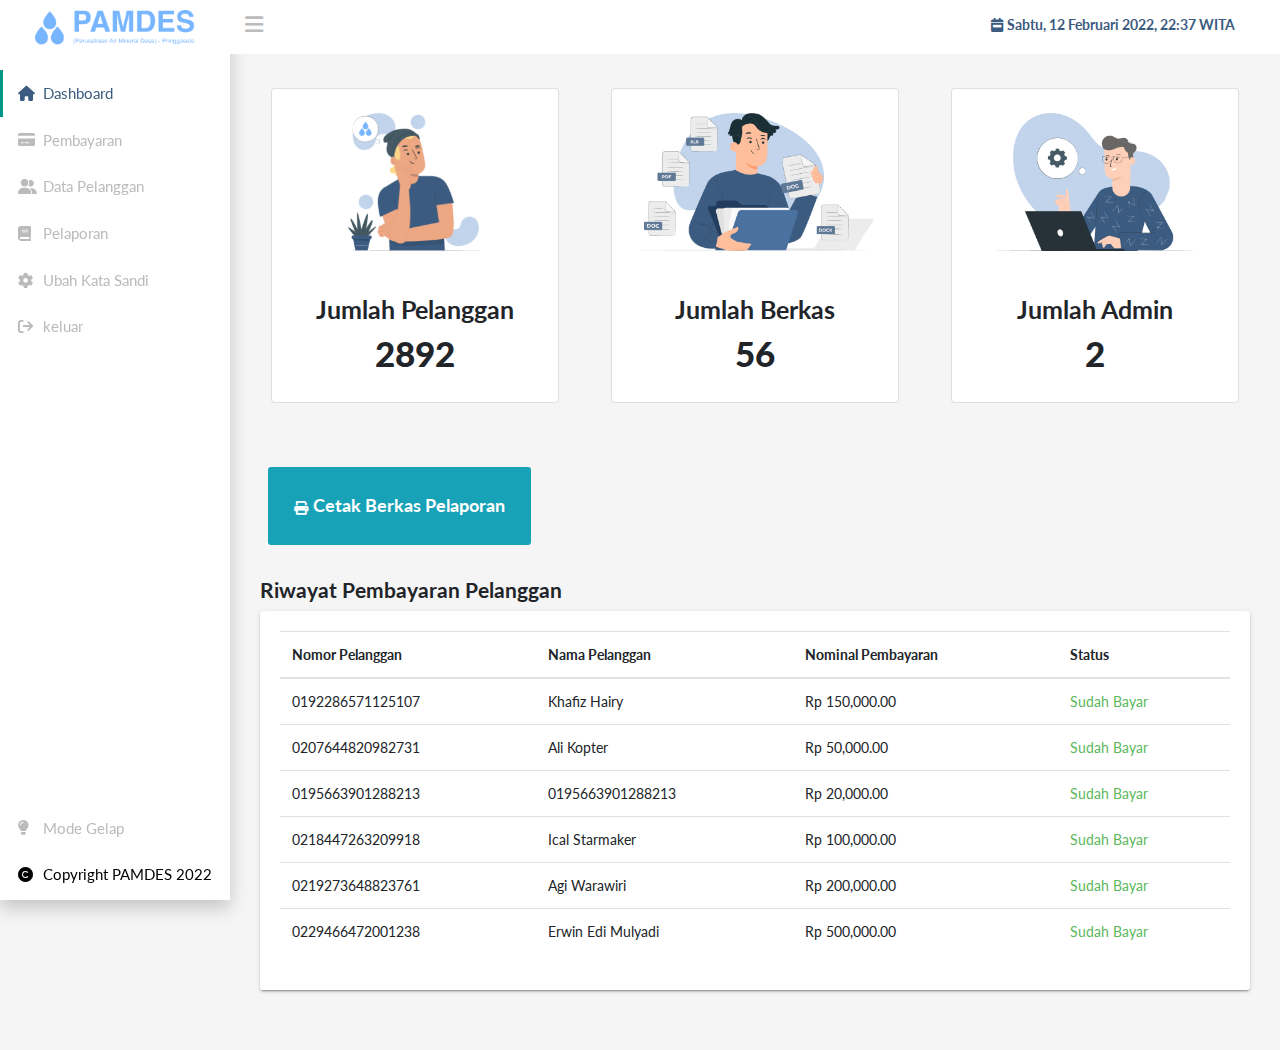
==== commit 05ae8862: "change picture & login edit" ====
--- a/index.html
+++ b/index.html
@@ -60,7 +60,8 @@
             Kata Sandi</span></a>
       </li>
       <li>
-        <a class="app-menu__item " href="#"><i class="app-menu__icon fa-solid fa-arrow-right-from-bracket"></i><span
+        <a class="app-menu__item " href="login.html"><i
+            class="app-menu__icon fa-solid fa-arrow-right-from-bracket"></i><span
             class="app-menu__label">keluar</span></a>
       </li>
     </ul>
@@ -80,38 +81,77 @@
   <main class="app-content">
     <div class="row">
       <div class="col-md-6 col-lg-4">
-        <div class="widget-small primary coloured-icon"><i class="icon fa-solid fa-users fa-3x"></i>
+        <center class="m-2">
+          <div class="card" style="width: 18rem;">
+            <div class="m-4">
+              <img src="images/ilus1.png" width="100%" class="card-img-top" alt="...">
+            </div>
+            <div class="card-body">
+              <center>
+                <h3>Jumlah Pelanggan</h3>
+                <h1><b>2892</b></h1>
+              </center>
+            </div>
+          </div>
+        </center>
+        <!-- <div class="widget-small primary coloured-icon"><i class="icon fa-solid fa-users fa-3x"></i>
           <div class="info">
             <h4>Jumlah Pelanggan</h4>
             <p><b>2892</b></p>
           </div>
-        </div>
+        </div> -->
       </div>
       <div class="col-md-6 col-lg-4">
-        <div class="widget-small info coloured-icon"><i class="icon fa-solid fa-file fa-3x"></i></i>
+        <center class="m-2">
+          <div class="card" style="width: 18rem;">
+            <div class="m-4">
+              <img src="images/ilus2.png" width="100%" class="card-img-top" alt="...">
+            </div>
+            <div class="card-body">
+              <center>
+                <h3>Jumlah Berkas</h3>
+                <h1><b>56</b></h1>
+              </center>
+            </div>
+          </div>
+        </center>
+        <!-- <div class="widget-small info coloured-icon"><i class="icon fa-solid fa-file fa-3x"></i></i>
           <div class="info">
             <h4>Jumalah Berkas</h4>
             <p><b>56</b></p>
           </div>
-        </div>
+        </div> -->
       </div>
       <div class="col-md-6 col-lg-4">
-        <div class="widget-small warning coloured-icon"><i class="icon fa-solid fa-user fa-3x"></i>
+        <center class="m-2">
+          <div class="card" style="width: 18rem;">
+            <div class="m-4">
+              <img src="images/ilus3.png" width="100%" class="card-img-top" alt="...">
+            </div>
+            <div class="card-body">
+              <center>
+                <h3>Jumlah Admin</h3>
+                <h1><b>2</b></h1>
+              </center>
+            </div>
+          </div>
+        </center>
+        <!-- <div class="widget-small warning coloured-icon"><i class="icon fa-solid fa-user fa-3x"></i>
           <div class="info">
             <h4>Jumlah Admin</h4>
             <h3><b>2</b></h3>
           </div>
-        </div>
+        </div> -->
       </div>
     </div>
-    <div class="row mb-4">
+    <div class="row mb-4 mt-5">
       <div class="col">
         <!-- <a href="#" class="btn btn-info btn-lg m-2"><i class="fa fa-plus-circle" aria-hidden="true"></i>Tambah Data
           Pelanggan</a>
         <a href="#" class="btn btn-secondary btn-lg m-2"><i class="fa fa-plus-circle" aria-hidden="true"></i>Tambah
           Admin
           Pamdes</a> -->
-        <a href="#" class="btn btn-success btn-lg m-2"><i class="fa fa-print" aria-hidden="true"></i>Cetak Berkas
+        <a href="#" class="btn btn-info btn-lg m-2 p-4"><i class="fa fa-print" aria-hidden="true"></i>Cetak Berkas
           Pelaporan</a>
       </div>
     </div>
@@ -119,7 +159,6 @@
       <div class="col-lg-12">
         <div class="d-flex">
           <h4>Riwayat Pembayaran Pelanggan</h4>
-          <a href="#" class="ml-auto tdes" style="color: var(--point)">LIHAT SEMUA</a>
         </div>
       </div>
       <div class="col-md-12">
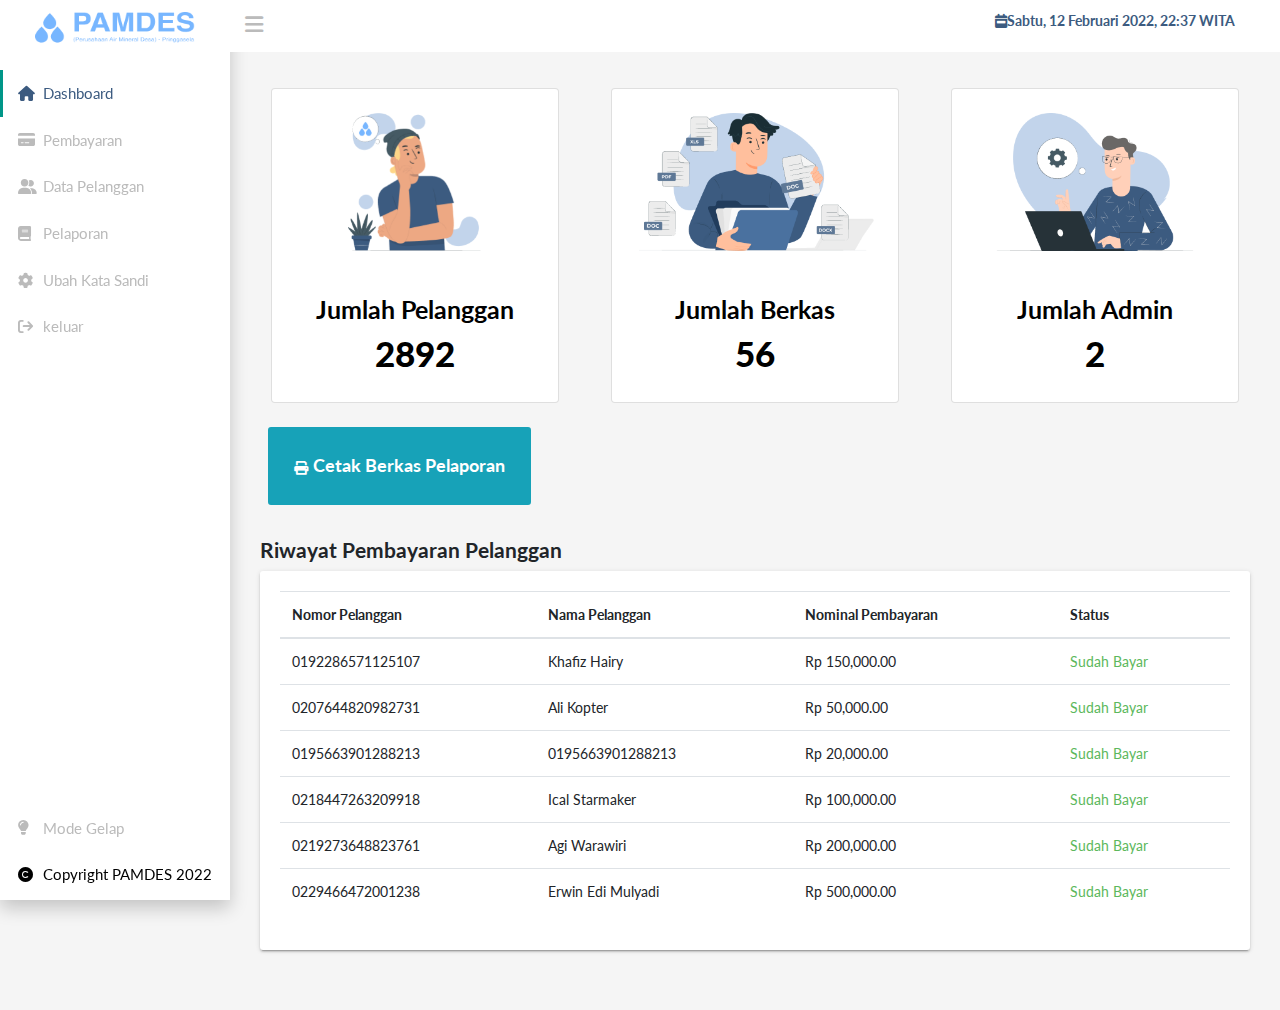
==== commit cea7ccde: "edit logo" ====
--- a/index.html
+++ b/index.html
@@ -18,18 +18,22 @@
   <!-- Navbar-->
   <header class="app-header">
     <a class="app-header__logo" href="index.html">
-      <img class="mb-1 pb-1" src="images/Logo.png" width="80%" alt="">
+      <img class="mb-1 pb-1 app-logo" src="images/Logo.png" alt="">
     </a>
     <!-- Sidebar toggle button--><a class="app-sidebar__toggle" href="#" data-toggle="sidebar"
       aria-label="Hide Sidebar"></a>
     <!-- Navbar Right Menu-->
     <ul class="app-nav">
-      <li><a class="app-nav__item" style="color: var(--point)" href="#" data-toggle="dropdown"
-          aria-label="Open Profile Menu"><i class="fa-solid fa-calendar-week"></i>
+      <li><a class="app-search" style="color: var(--point)" href="#" data-toggle="dropdown"
+          aria-label="Open Profile Menu">
+          <center>
+            <i class="fa-solid fa-calendar-week"></i>
+          </center>
           <b>Sabtu, 12
             Februari
             2022,
-            22:37 WITA</b></a>
+            22:37 WITA</b>
+        </a>
       </li>
     </ul>
   </header>
@@ -87,7 +91,7 @@
               <img src="images/ilus1.png" width="100%" class="card-img-top" alt="...">
             </div>
             <div class="card-body">
-              <center>
+              <center class="tb-point">
                 <h3>Jumlah Pelanggan</h3>
                 <h1><b>2892</b></h1>
               </center>
@@ -108,7 +112,7 @@
               <img src="images/ilus2.png" width="100%" class="card-img-top" alt="...">
             </div>
             <div class="card-body">
-              <center>
+              <center class="tb-point">
                 <h3>Jumlah Berkas</h3>
                 <h1><b>56</b></h1>
               </center>
@@ -129,7 +133,7 @@
               <img src="images/ilus3.png" width="100%" class="card-img-top" alt="...">
             </div>
             <div class="card-body">
-              <center>
+              <center class="tb-point">
                 <h3>Jumlah Admin</h3>
                 <h1><b>2</b></h1>
               </center>
@@ -144,7 +148,7 @@
         </div> -->
       </div>
     </div>
-    <div class="row mb-4 mt-5">
+    <div class="row mb-4 mt-2">
       <div class="col">
         <!-- <a href="#" class="btn btn-info btn-lg m-2"><i class="fa fa-plus-circle" aria-hidden="true"></i>Tambah Data
           Pelanggan</a>
--- a/css/main.css
+++ b/css/main.css
@@ -40,6 +40,7 @@
   --point: #3C5B80;
   --table-point: #000000;
   --copy: #000;
+  --logo: 80%;
   /* end custom */
   --breakpoint-xs: 0;
   --breakpoint-sm: 576px;
@@ -627,10 +628,17 @@
   margin-left: auto;
 }
 
+/* @media (min-width: 412px) {
+  .app-logo {
+    width: 50%;
+  }
+} */
+
 @media (min-width: 576px) {
   .container {
     max-width: 540px;
   }
+
 }
 
 @media (min-width: 768px) {
@@ -18090,4 +18098,7 @@
   color: #D9534F;
 }
 
-/* dark theme */+.app-logo {
+  width: 160px;
+  height: 36px;
+}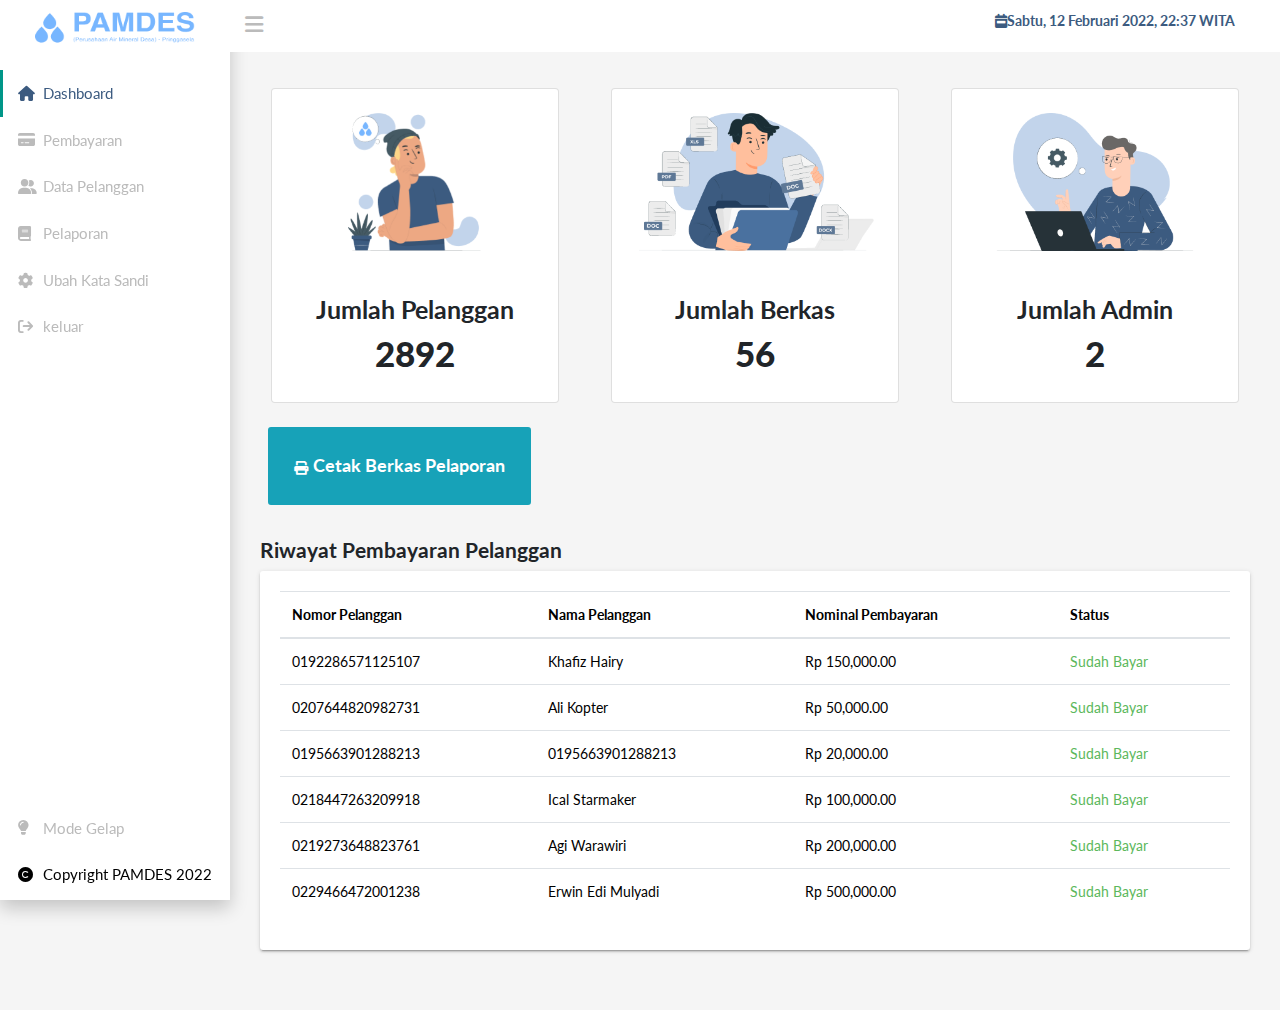
==== commit 89c04393: "add modal edit pelanggan" ====
--- a/index.html
+++ b/index.html
@@ -73,7 +73,8 @@
       <li>
         <a onclick="myFunction()" class="app-menu__item " href="#"><i
             class="app-menu__icon fa-solid fa-lightbulb "></i><span class="app-menu__label">Mode
-            Gelap</span></a>
+            Gelap</span>
+        </a>
       </li>
       <li>
         <span class="app-menu__item" href="#"><i class="app-menu__icon fa-solid fa-copyright copyright"></i><span
@@ -91,19 +92,13 @@
               <img src="images/ilus1.png" width="100%" class="card-img-top" alt="...">
             </div>
             <div class="card-body">
-              <center class="tb-point">
+              <center>
                 <h3>Jumlah Pelanggan</h3>
                 <h1><b>2892</b></h1>
               </center>
             </div>
           </div>
         </center>
-        <!-- <div class="widget-small primary coloured-icon"><i class="icon fa-solid fa-users fa-3x"></i>
-          <div class="info">
-            <h4>Jumlah Pelanggan</h4>
-            <p><b>2892</b></p>
-          </div>
-        </div> -->
       </div>
       <div class="col-md-6 col-lg-4">
         <center class="m-2">
@@ -112,19 +107,13 @@
               <img src="images/ilus2.png" width="100%" class="card-img-top" alt="...">
             </div>
             <div class="card-body">
-              <center class="tb-point">
+              <center>
                 <h3>Jumlah Berkas</h3>
                 <h1><b>56</b></h1>
               </center>
             </div>
           </div>
         </center>
-        <!-- <div class="widget-small info coloured-icon"><i class="icon fa-solid fa-file fa-3x"></i></i>
-          <div class="info">
-            <h4>Jumalah Berkas</h4>
-            <p><b>56</b></p>
-          </div>
-        </div> -->
       </div>
       <div class="col-md-6 col-lg-4">
         <center class="m-2">
@@ -133,28 +122,17 @@
               <img src="images/ilus3.png" width="100%" class="card-img-top" alt="...">
             </div>
             <div class="card-body">
-              <center class="tb-point">
+              <center>
                 <h3>Jumlah Admin</h3>
                 <h1><b>2</b></h1>
               </center>
             </div>
           </div>
         </center>
-        <!-- <div class="widget-small warning coloured-icon"><i class="icon fa-solid fa-user fa-3x"></i>
-          <div class="info">
-            <h4>Jumlah Admin</h4>
-            <h3><b>2</b></h3>
-          </div>
-        </div> -->
       </div>
     </div>
     <div class="row mb-4 mt-2">
       <div class="col">
-        <!-- <a href="#" class="btn btn-info btn-lg m-2"><i class="fa fa-plus-circle" aria-hidden="true"></i>Tambah Data
-          Pelanggan</a>
-        <a href="#" class="btn btn-secondary btn-lg m-2"><i class="fa fa-plus-circle" aria-hidden="true"></i>Tambah
-          Admin
-          Pamdes</a> -->
         <a href="#" class="btn btn-info btn-lg m-2 p-4"><i class="fa fa-print" aria-hidden="true"></i>Cetak Berkas
           Pelaporan</a>
       </div>
@@ -168,7 +146,7 @@
       <div class="col-md-12">
         <div class="tile">
           <div class="table-responsive">
-            <table class="table">
+            <table class="table" style="color: var(--copy);">
               <thead>
                 <tr>
                   <th>Nomor Pelanggan</th>
--- a/css/main.css
+++ b/css/main.css
@@ -5412,7 +5412,7 @@
   flex-direction: column;
   min-width: 0;
   word-wrap: break-word;
-  background-color: #FFF;
+  background-color: var(--bar);
   background-clip: border-box;
   border: 1px solid rgba(0, 0, 0, 0.125);
   border-radius: 0.25rem;
@@ -16861,7 +16861,7 @@
 
 .tile {
   position: relative;
-  background: #ffffff;
+  background: var(--bar);
   border-radius: 3px;
   padding: 20px;
   -webkit-box-shadow: 0 2px 2px 0 rgba(0, 0, 0, 0.14), 0 1px 5px 0 rgba(0, 0, 0, 0.12), 0 3px 1px -2px rgba(0, 0, 0, 0.2);
@@ -18101,4 +18101,7 @@
 .app-logo {
   width: 160px;
   height: 36px;
-}+}
+
+
+/* tets */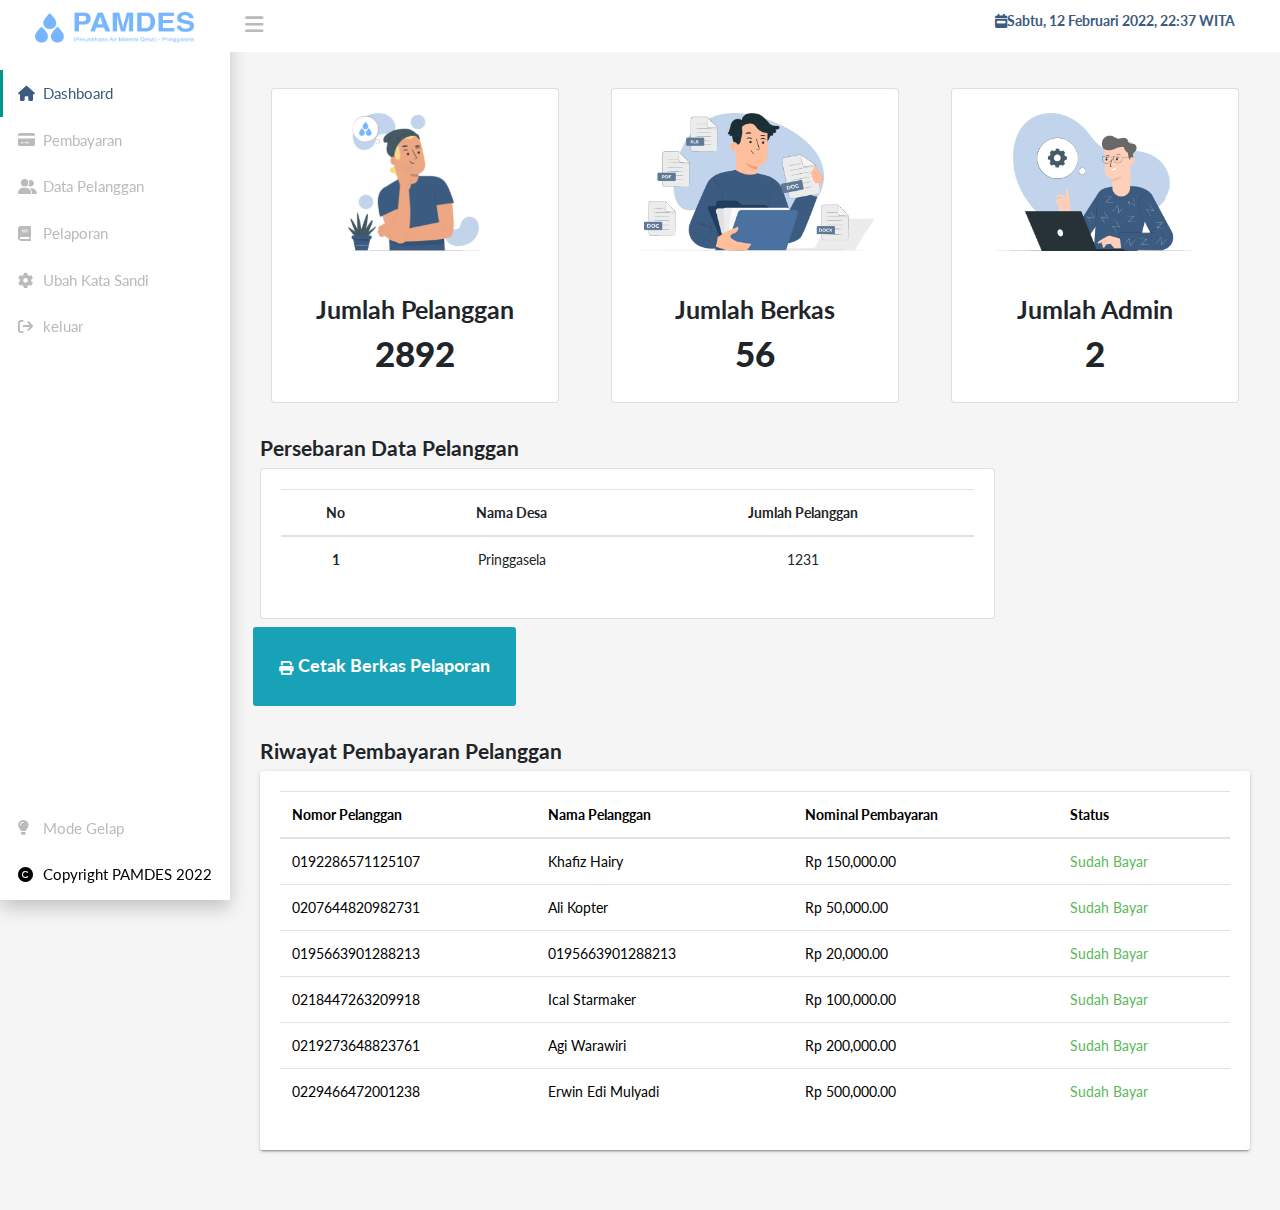
==== commit be434aa6: "js form" ====
--- a/index.html
+++ b/index.html
@@ -2,208 +2,244 @@
 <html lang="en">
 
 <head>
-
-  <title>Dashboard - Pamdes</title>
-  <meta charset="utf-8">
-  <meta http-equiv="X-UA-Compatible" content="IE=edge">
-  <meta name="viewport" content="width=device-width, initial-scale=1">
-  <!-- Main CSS-->
-  <link rel="stylesheet" type="text/css" href="css/main.css">
-  <!-- Font-icon css-->
-  <link rel="stylesheet" type="text/css"
-    href="https://cdnjs.cloudflare.com/ajax/libs/font-awesome/6.0.0/css/all.min.css">
+    <title>Dashboard - Pamdes</title>
+    <meta charset="utf-8" />
+    <meta http-equiv="X-UA-Compatible" content="IE=edge" />
+    <meta name="viewport" content="width=device-width, initial-scale=1" />
+    <!-- Main CSS-->
+    <link rel="stylesheet" type="text/css" href="css/main.css" />
+    <!-- Font-icon css-->
+    <link rel="stylesheet" type="text/css"
+        href="https://cdnjs.cloudflare.com/ajax/libs/font-awesome/6.0.0/css/all.min.css" />
 </head>
 
 <body class="app sidebar-mini">
-  <!-- Navbar-->
-  <header class="app-header">
-    <a class="app-header__logo" href="index.html">
-      <img class="mb-1 pb-1 app-logo" src="images/Logo.png" alt="">
-    </a>
-    <!-- Sidebar toggle button--><a class="app-sidebar__toggle" href="#" data-toggle="sidebar"
-      aria-label="Hide Sidebar"></a>
-    <!-- Navbar Right Menu-->
-    <ul class="app-nav">
-      <li><a class="app-search" style="color: var(--point)" href="#" data-toggle="dropdown"
-          aria-label="Open Profile Menu">
-          <center>
-            <i class="fa-solid fa-calendar-week"></i>
-          </center>
-          <b>Sabtu, 12
-            Februari
-            2022,
-            22:37 WITA</b>
+    <!-- Navbar-->
+    <header class="app-header">
+        <a class="app-header__logo" href="index.html">
+            <img class="mb-1 pb-1 app-logo" src="images/Logo.png" alt="" />
         </a>
-      </li>
-    </ul>
-  </header>
-  <!-- Sidebar menu-->
-  <div class="app-sidebar__overlay" data-toggle="sidebar"></div>
-  <aside class="app-sidebar">
-    <ul class="app-menu">
-      <li>
-        <a class="app-menu__item active" href="index.html"><i class="app-menu__icon fa-solid fa-house"></i><span
-            class="app-menu__label">Dashboard</span></a>
-      </li>
-      <li>
-        <a class="app-menu__item" href="Pembayaran.html"><i class=" app-menu__icon fa-solid fa-credit-card"></i><span
-            class="app-menu__label">Pembayaran</span></a>
-      </li>
-      <li>
-        <a class="app-menu__item" href="data-pelanggan.html"><i class="app-menu__icon fa-solid fa-user-group"></i><span
-            class="app-menu__label">Data
-            Pelanggan</span></a>
-      </li>
-      <li>
-        <a class="app-menu__item " href="pelaporan.html"><i class="app-menu__icon fa-solid fa-book"></i><span
-            class="app-menu__label">Pelaporan</span></a>
-      </li>
-      <li>
-        <a class="app-menu__item " href="ubah-kata-sandi.html"><i class="app-menu__icon fa-solid fa-gear"></i><span
-            class="app-menu__label">Ubah
-            Kata Sandi</span></a>
-      </li>
-      <li>
-        <a class="app-menu__item " href="login.html"><i
-            class="app-menu__icon fa-solid fa-arrow-right-from-bracket"></i><span
-            class="app-menu__label">keluar</span></a>
-      </li>
-    </ul>
-    <ul class="app-menu marbo">
-      <li>
-        <a onclick="myFunction()" class="app-menu__item " href="#"><i
-            class="app-menu__icon fa-solid fa-lightbulb "></i><span class="app-menu__label">Mode
-            Gelap</span>
-        </a>
-      </li>
-      <li>
-        <span class="app-menu__item" href="#"><i class="app-menu__icon fa-solid fa-copyright copyright"></i><span
-            class="app-menu__label copyright">Copyright PAMDES
-            2022</span></span>
-      </li>
-    </ul>
-  </aside>
-  <main class="app-content">
-    <div class="row">
-      <div class="col-md-6 col-lg-4">
-        <center class="m-2">
-          <div class="card" style="width: 18rem;">
-            <div class="m-4">
-              <img src="images/ilus1.png" width="100%" class="card-img-top" alt="...">
-            </div>
-            <div class="card-body">
-              <center>
-                <h3>Jumlah Pelanggan</h3>
-                <h1><b>2892</b></h1>
-              </center>
-            </div>
-          </div>
-        </center>
-      </div>
-      <div class="col-md-6 col-lg-4">
-        <center class="m-2">
-          <div class="card" style="width: 18rem;">
-            <div class="m-4">
-              <img src="images/ilus2.png" width="100%" class="card-img-top" alt="...">
-            </div>
-            <div class="card-body">
-              <center>
-                <h3>Jumlah Berkas</h3>
-                <h1><b>56</b></h1>
-              </center>
-            </div>
-          </div>
-        </center>
-      </div>
-      <div class="col-md-6 col-lg-4">
-        <center class="m-2">
-          <div class="card" style="width: 18rem;">
-            <div class="m-4">
-              <img src="images/ilus3.png" width="100%" class="card-img-top" alt="...">
-            </div>
-            <div class="card-body">
-              <center>
-                <h3>Jumlah Admin</h3>
-                <h1><b>2</b></h1>
-              </center>
-            </div>
-          </div>
-        </center>
-      </div>
-    </div>
-    <div class="row mb-4 mt-2">
-      <div class="col">
-        <a href="#" class="btn btn-info btn-lg m-2 p-4"><i class="fa fa-print" aria-hidden="true"></i>Cetak Berkas
-          Pelaporan</a>
-      </div>
-    </div>
-    <div class="row">
-      <div class="col-lg-12">
-        <div class="d-flex">
-          <h4>Riwayat Pembayaran Pelanggan</h4>
+        <!-- Sidebar toggle button--><a class="app-sidebar__toggle" href="#" data-toggle="sidebar"
+            aria-label="Hide Sidebar"></a>
+        <!-- Navbar Right Menu-->
+        <ul class="app-nav">
+            <li>
+                <a class="app-search" style="color: var(--point)" href="#" data-toggle="dropdown"
+                    aria-label="Open Profile Menu">
+                    <center>
+                        <i class="fa-solid fa-calendar-week"></i>
+                    </center>
+                    <b>Sabtu, 12 Februari 2022, 22:37 WITA</b>
+                </a>
+            </li>
+        </ul>
+    </header>
+    <!-- Sidebar menu-->
+    <div class="app-sidebar__overlay" data-toggle="sidebar"></div>
+    <aside class="app-sidebar">
+        <ul class="app-menu">
+            <li>
+                <a class="app-menu__item active" href="index.html"><i class="app-menu__icon fa-solid fa-house"></i><span
+                        class="app-menu__label">Dashboard</span></a>
+            </li>
+            <li>
+                <a class="app-menu__item" href="Pembayaran.html"><i
+                        class="app-menu__icon fa-solid fa-credit-card"></i><span
+                        class="app-menu__label">Pembayaran</span></a>
+            </li>
+            <li>
+                <a class="app-menu__item" href="data-pelanggan.html"><i
+                        class="app-menu__icon fa-solid fa-user-group"></i><span class="app-menu__label">Data
+                        Pelanggan</span></a>
+            </li>
+            <li>
+                <a class="app-menu__item" href="pelaporan.html"><i class="app-menu__icon fa-solid fa-book"></i><span
+                        class="app-menu__label">Pelaporan</span></a>
+            </li>
+            <li>
+                <a class="app-menu__item" href="ubah-kata-sandi.html"><i
+                        class="app-menu__icon fa-solid fa-gear"></i><span class="app-menu__label">Ubah Kata
+                        Sandi</span></a>
+            </li>
+            <li>
+                <a class="app-menu__item" href="login.html"><i
+                        class="app-menu__icon fa-solid fa-arrow-right-from-bracket"></i><span
+                        class="app-menu__label">keluar</span></a>
+            </li>
+        </ul>
+        <ul class="app-menu marbo">
+            <li>
+                <a onclick="myFunction()" class="app-menu__item" href="#"><i
+                        class="app-menu__icon fa-solid fa-lightbulb"></i><span class="app-menu__label">Mode Gelap</span>
+                </a>
+            </li>
+            <li>
+                <span class="app-menu__item" href="#"><i
+                        class="app-menu__icon fa-solid fa-copyright copyright"></i><span
+                        class="app-menu__label copyright">Copyright PAMDES 2022</span></span>
+            </li>
+        </ul>
+    </aside>
+    <main class="app-content">
+        <div class="row">
+            <div class="col-md-6 col-lg-4">
+                <center class="m-2">
+                    <div class="card" style="width: 18rem">
+                        <div class="m-4">
+                            <img src="images/ilus1.png" width="100%" class="card-img-top" alt="..." />
+                        </div>
+                        <div class="card-body">
+                            <center>
+                                <h3>Jumlah Pelanggan</h3>
+                                <h1><b>2892</b></h1>
+                            </center>
+                        </div>
+                    </div>
+                </center>
+            </div>
+            <div class="col-md-6 col-lg-4">
+                <center class="m-2">
+                    <div class="card" style="width: 18rem">
+                        <div class="m-4">
+                            <img src="images/ilus2.png" width="100%" class="card-img-top" alt="..." />
+                        </div>
+                        <div class="card-body">
+                            <center>
+                                <h3>Jumlah Berkas</h3>
+                                <h1><b>56</b></h1>
+                            </center>
+                        </div>
+                    </div>
+                </center>
+            </div>
+            <div class="col-md-6 col-lg-4">
+                <center class="m-2">
+                    <div class="card" style="width: 18rem">
+                        <div class="m-4">
+                            <img src="images/ilus3.png" width="100%" class="card-img-top" alt="..." />
+                        </div>
+                        <div class="card-body">
+                            <center>
+                                <h3>Jumlah Admin</h3>
+                                <h1><b>2</b></h1>
+                            </center>
+                        </div>
+                    </div>
+                </center>
+            </div>
         </div>
-      </div>
-      <div class="col-md-12">
-        <div class="tile">
-          <div class="table-responsive">
-            <table class="table" style="color: var(--copy);">
-              <thead>
-                <tr>
-                  <th>Nomor Pelanggan</th>
-                  <th>Nama Pelanggan</th>
-                  <th>Nominal Pembayaran</th>
-                  <th>Status</th>
-                </tr>
-              </thead>
-              <tbody>
-                <tr>
-                  <td>0192286571125107</td>
-                  <td>Khafiz Hairy</td>
-                  <td>Rp 150,000.00</td>
-                  <td class="green">Sudah Bayar</td>
-                </tr>
-                <tr>
-                  <td>0207644820982731</td>
-                  <td>Ali Kopter</td>
-                  <td>Rp 50,000.00</td>
-                  <td class="green">Sudah Bayar</td>
-                </tr>
-                <tr>
-                  <td>0195663901288213</td>
-                  <td>0195663901288213</td>
-                  <td>Rp 20,000.00</td>
-                  <td class="green">Sudah Bayar</td>
-                </tr>
-                <tr>
-                  <td>0218447263209918</td>
-                  <td>Ical Starmaker</td>
-                  <td>Rp 100,000.00</td>
-                  <td class="green">Sudah Bayar</td>
-                </tr>
-                <tr>
-                  <td>0219273648823761</td>
-                  <td>Agi Warawiri</td>
-                  <td>Rp 200,000.00</td>
-                  <td class="green">Sudah Bayar</td>
-                </tr>
-                <tr>
-                  <td>0229466472001238</td>
-                  <td>Erwin Edi Mulyadi</td>
-                  <td>Rp 500,000.00</td>
-                  <td class="green">Sudah Bayar</td>
-                </tr>
-              </tbody>
-            </table>
-          </div>
+        <!-- table -->
+        <div class="row mb-4 mt-4">
+            <div class="col-lg-12">
+                <div class="d-flex">
+                    <h4>Persebaran Data Pelanggan</h4>
+                </div>
+            </div>
+            <div class="col-md-9">
+                <div class="card">
+                    <div class="card-body">
+                        <table class="table text-center">
+                            <thead>
+                                <tr>
+                                    <th scope="col">No</th>
+                                    <th scope="col">Nama Desa</th>
+                                    <th scope="col">Jumlah Pelanggan</th>
+                                </tr>
+                            </thead>
+                            <tbody>
+                                <tr>
+                                    <th scope="row">1</th>
+                                    <td>Pringgasela</td>
+                                    <td>1231</td>
+                                </tr>
+                            </tbody>
+                        </table>
+                    </div>
+                </div>
+            </div>
+            <div class="row mt-auto mb-auto">
+                <div class="col">
+                    <a href="#" class="btn btn-info btn-lg m-2 p-4"><i class="fa fa-print" aria-hidden="true"></i>Cetak
+                        Berkas
+                        Pelaporan</a>
+                </div>
+            </div>
         </div>
-      </div>
-    </div>
-  </main>
-  <!-- Essential javascripts for application to work-->
-  <script src="js/jquery-3.3.1.min.js"></script>
-  <script src="js/popper.min.js"></script>
-  <script src="js/bootstrap.min.js"></script>
-  <script src="js/main.js"></script>
+        <!-- end table -->
+        <!-- <div class="row mb-4 mt-2">
+            <div class="col">
+                <a href="#" class="btn btn-info btn-lg m-2 p-4"><i class="fa fa-print" aria-hidden="true"></i>Cetak
+                    Berkas
+                    Pelaporan</a>
+            </div>
+        </div> -->
+        <div class="row">
+            <div class="col-lg-12">
+                <div class="d-flex">
+                    <h4>Riwayat Pembayaran Pelanggan</h4>
+                </div>
+            </div>
+            <div class="col-md-12">
+                <div class="tile">
+                    <div class="table-responsive">
+                        <table class="table" style="color: var(--copy)">
+                            <thead>
+                                <tr>
+                                    <th>Nomor Pelanggan</th>
+                                    <th>Nama Pelanggan</th>
+                                    <th>Nominal Pembayaran</th>
+                                    <th>Status</th>
+                                </tr>
+                            </thead>
+                            <tbody>
+                                <tr>
+                                    <td>0192286571125107</td>
+                                    <td>Khafiz Hairy</td>
+                                    <td>Rp 150,000.00</td>
+                                    <td class="green">Sudah Bayar</td>
+                                </tr>
+                                <tr>
+                                    <td>0207644820982731</td>
+                                    <td>Ali Kopter</td>
+                                    <td>Rp 50,000.00</td>
+                                    <td class="green">Sudah Bayar</td>
+                                </tr>
+                                <tr>
+                                    <td>0195663901288213</td>
+                                    <td>0195663901288213</td>
+                                    <td>Rp 20,000.00</td>
+                                    <td class="green">Sudah Bayar</td>
+                                </tr>
+                                <tr>
+                                    <td>0218447263209918</td>
+                                    <td>Ical Starmaker</td>
+                                    <td>Rp 100,000.00</td>
+                                    <td class="green">Sudah Bayar</td>
+                                </tr>
+                                <tr>
+                                    <td>0219273648823761</td>
+                                    <td>Agi Warawiri</td>
+                                    <td>Rp 200,000.00</td>
+                                    <td class="green">Sudah Bayar</td>
+                                </tr>
+                                <tr>
+                                    <td>0229466472001238</td>
+                                    <td>Erwin Edi Mulyadi</td>
+                                    <td>Rp 500,000.00</td>
+                                    <td class="green">Sudah Bayar</td>
+                                </tr>
+                            </tbody>
+                        </table>
+                    </div>
+                </div>
+            </div>
+        </div>
+    </main>
+    <!-- Essential javascripts for application to work-->
+    <script src="js/jquery-3.3.1.min.js"></script>
+    <script src="js/popper.min.js"></script>
+    <script src="js/bootstrap.min.js"></script>
+    <script src="js/main.js"></script>
 </body>
 
 </html>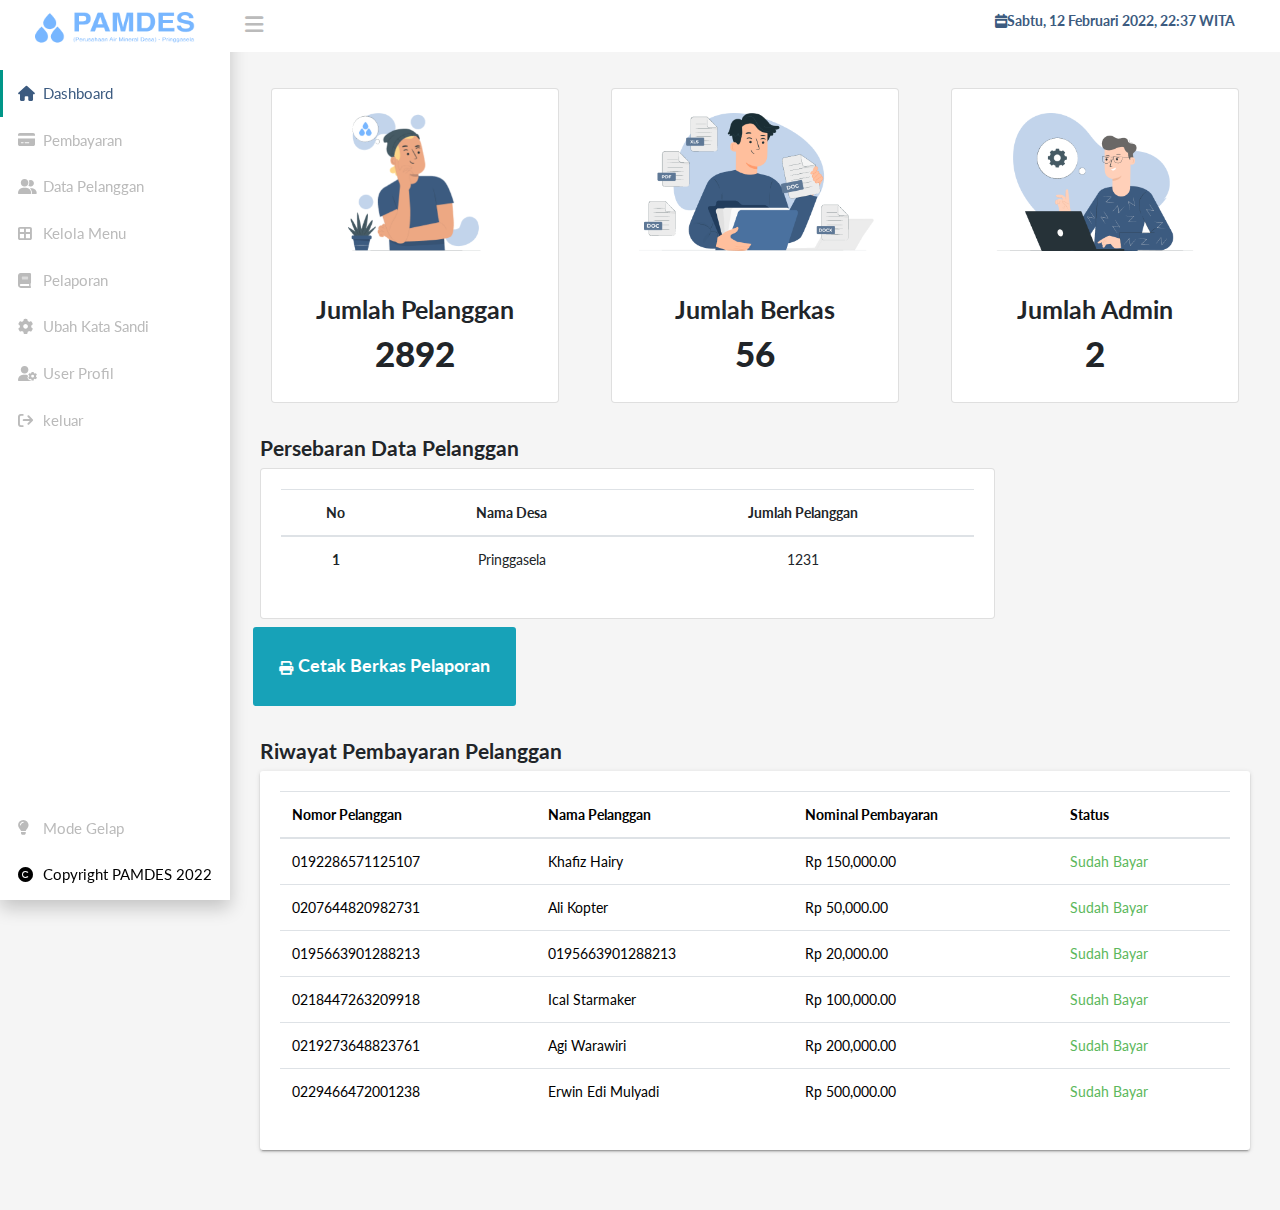
==== commit 540a348b: "new view" ====
--- a/index.html
+++ b/index.html
@@ -53,6 +53,11 @@
                         Pelanggan</span></a>
             </li>
             <li>
+                <a class="app-menu__item" href="kelola_menu.html"><i
+                        class="app-menu__icon fa-solid fa-border-all"></i><span class="app-menu__label">Kelola
+                        Menu</span></a>
+            </li>
+            <li>
                 <a class="app-menu__item" href="pelaporan.html"><i class="app-menu__icon fa-solid fa-book"></i><span
                         class="app-menu__label">Pelaporan</span></a>
             </li>
@@ -60,6 +65,11 @@
                 <a class="app-menu__item" href="ubah-kata-sandi.html"><i
                         class="app-menu__icon fa-solid fa-gear"></i><span class="app-menu__label">Ubah Kata
                         Sandi</span></a>
+            </li>
+            <li>
+                <a class="app-menu__item" href="profile.html"><i class="app-menu__icon fa-solid fa-user-gear"></i><span
+                        class="app-menu__label">User
+                        Profil</span></a>
             </li>
             <li>
                 <a class="app-menu__item" href="login.html"><i
--- a/css/main.css
+++ b/css/main.css
@@ -2318,7 +2318,7 @@
   font-size: 0.875rem;
   font-weight: 400;
   line-height: 1.5;
-  color: #BBBBBB;
+  /* color: #BBBBBB; */
   background-color: #EAEAEA;
   background-clip: padding-box;
   border: 2px solid #ced4da;
@@ -18104,4 +18104,13 @@
 }
 
 
-/* tets */+/* tets */
+
+.user-ico {
+  border: 2px solid;
+  border-radius: 2.75rem;
+  padding-top: 0.7rem;
+  padding-bottom: 0.7rem;
+  padding-left: 0.75rem;
+  padding-right: 0.75rem;
+}